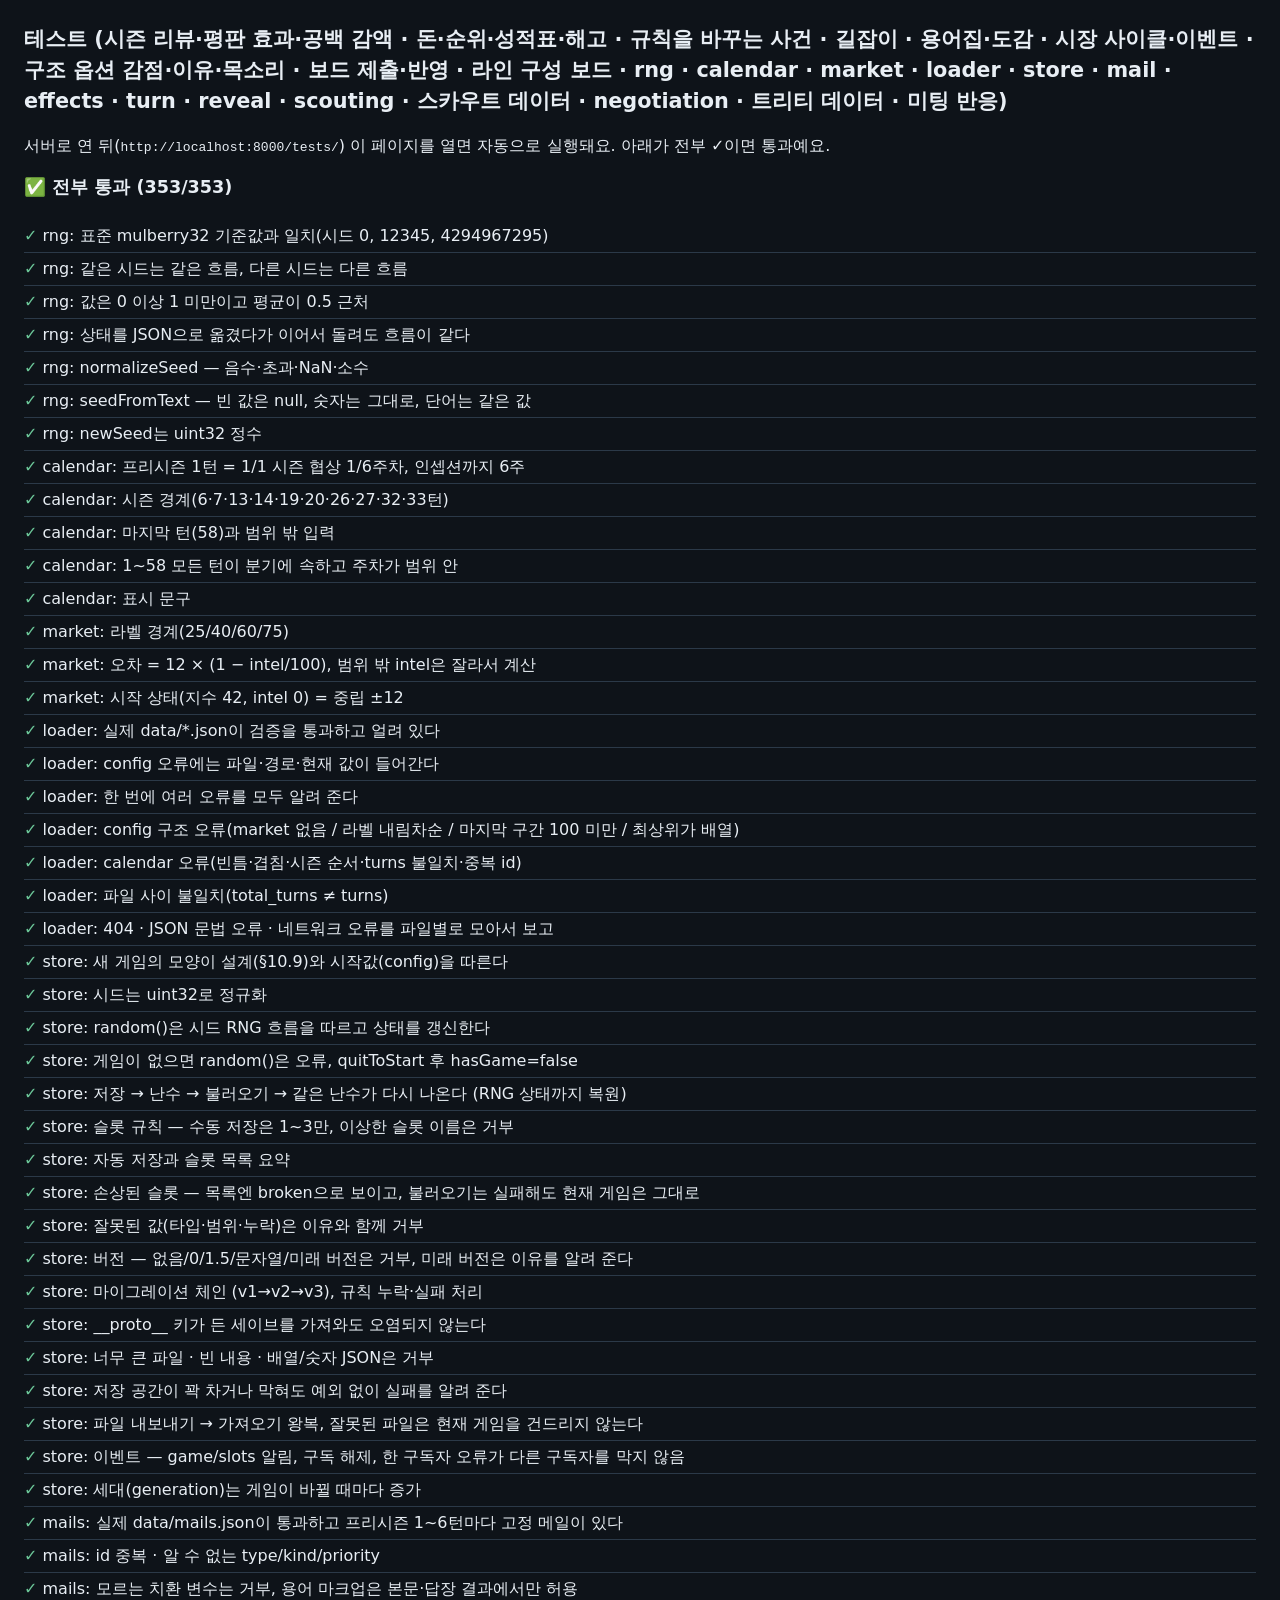
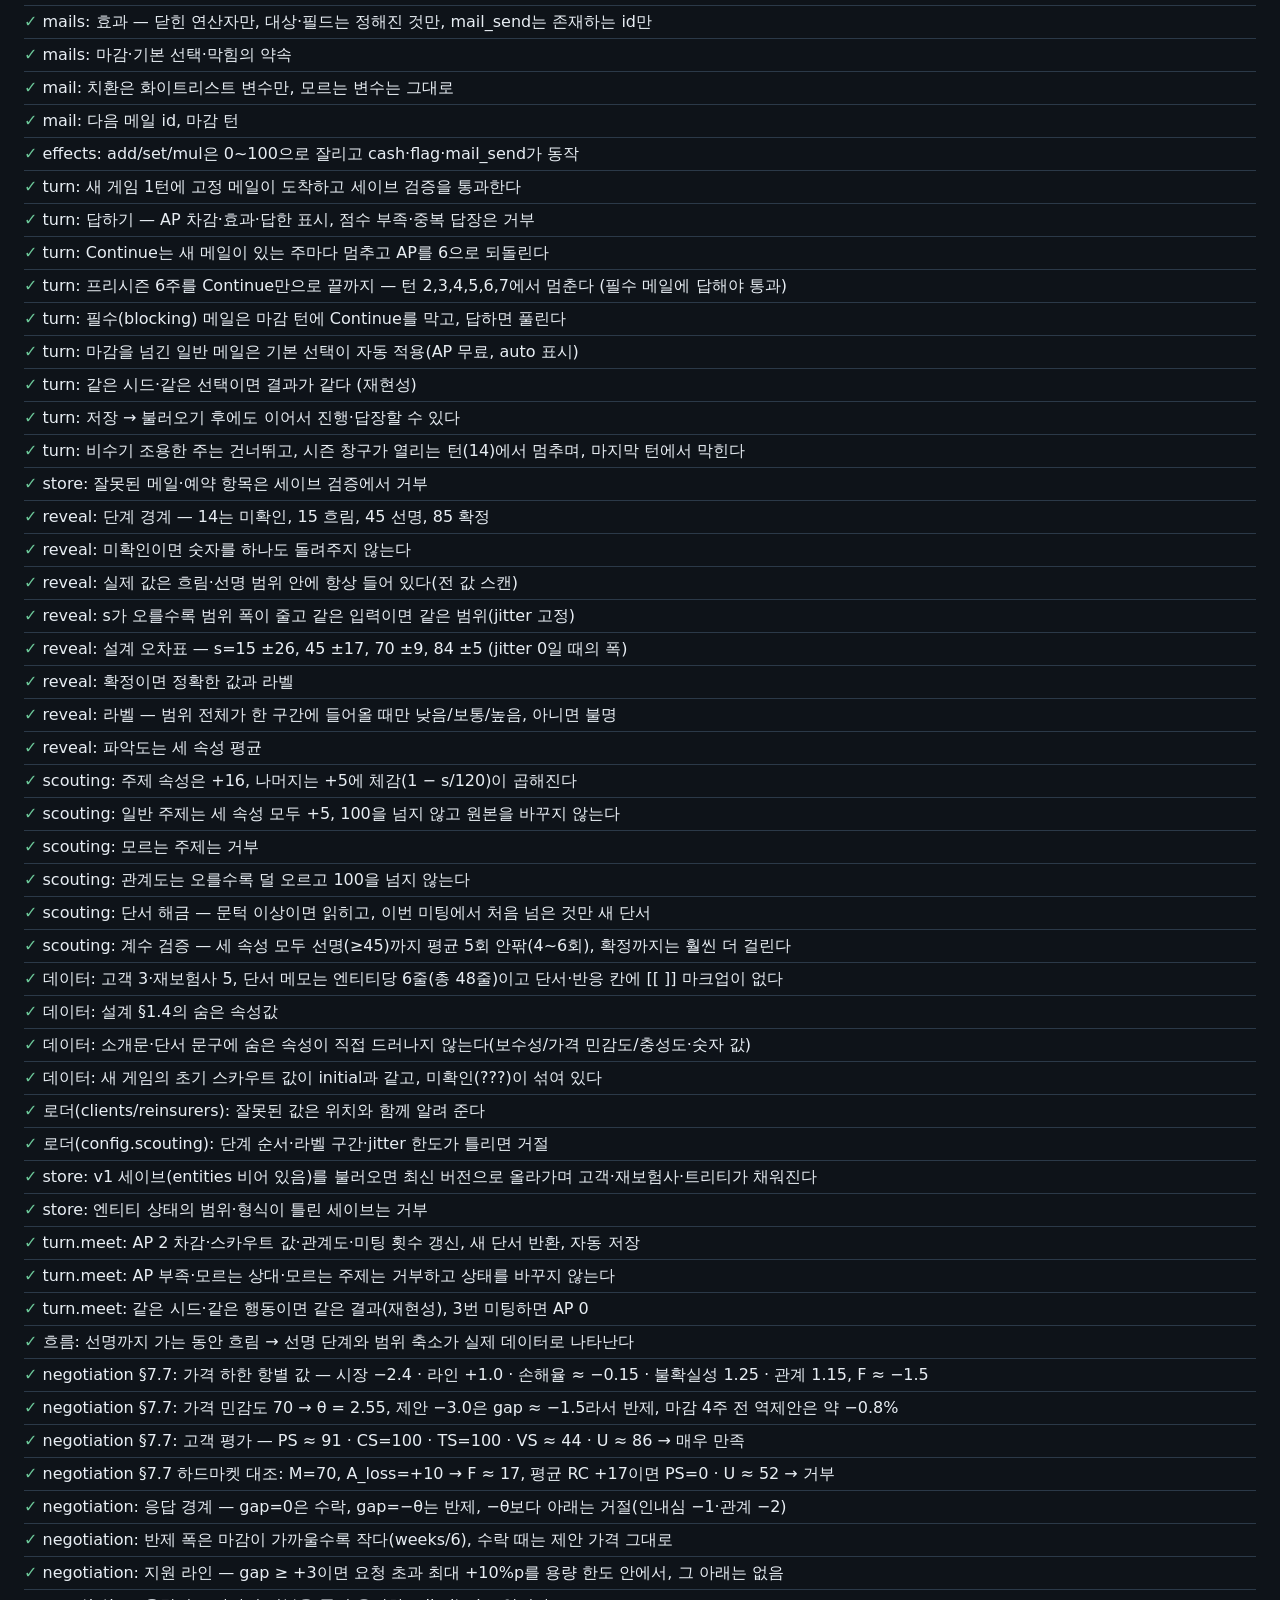
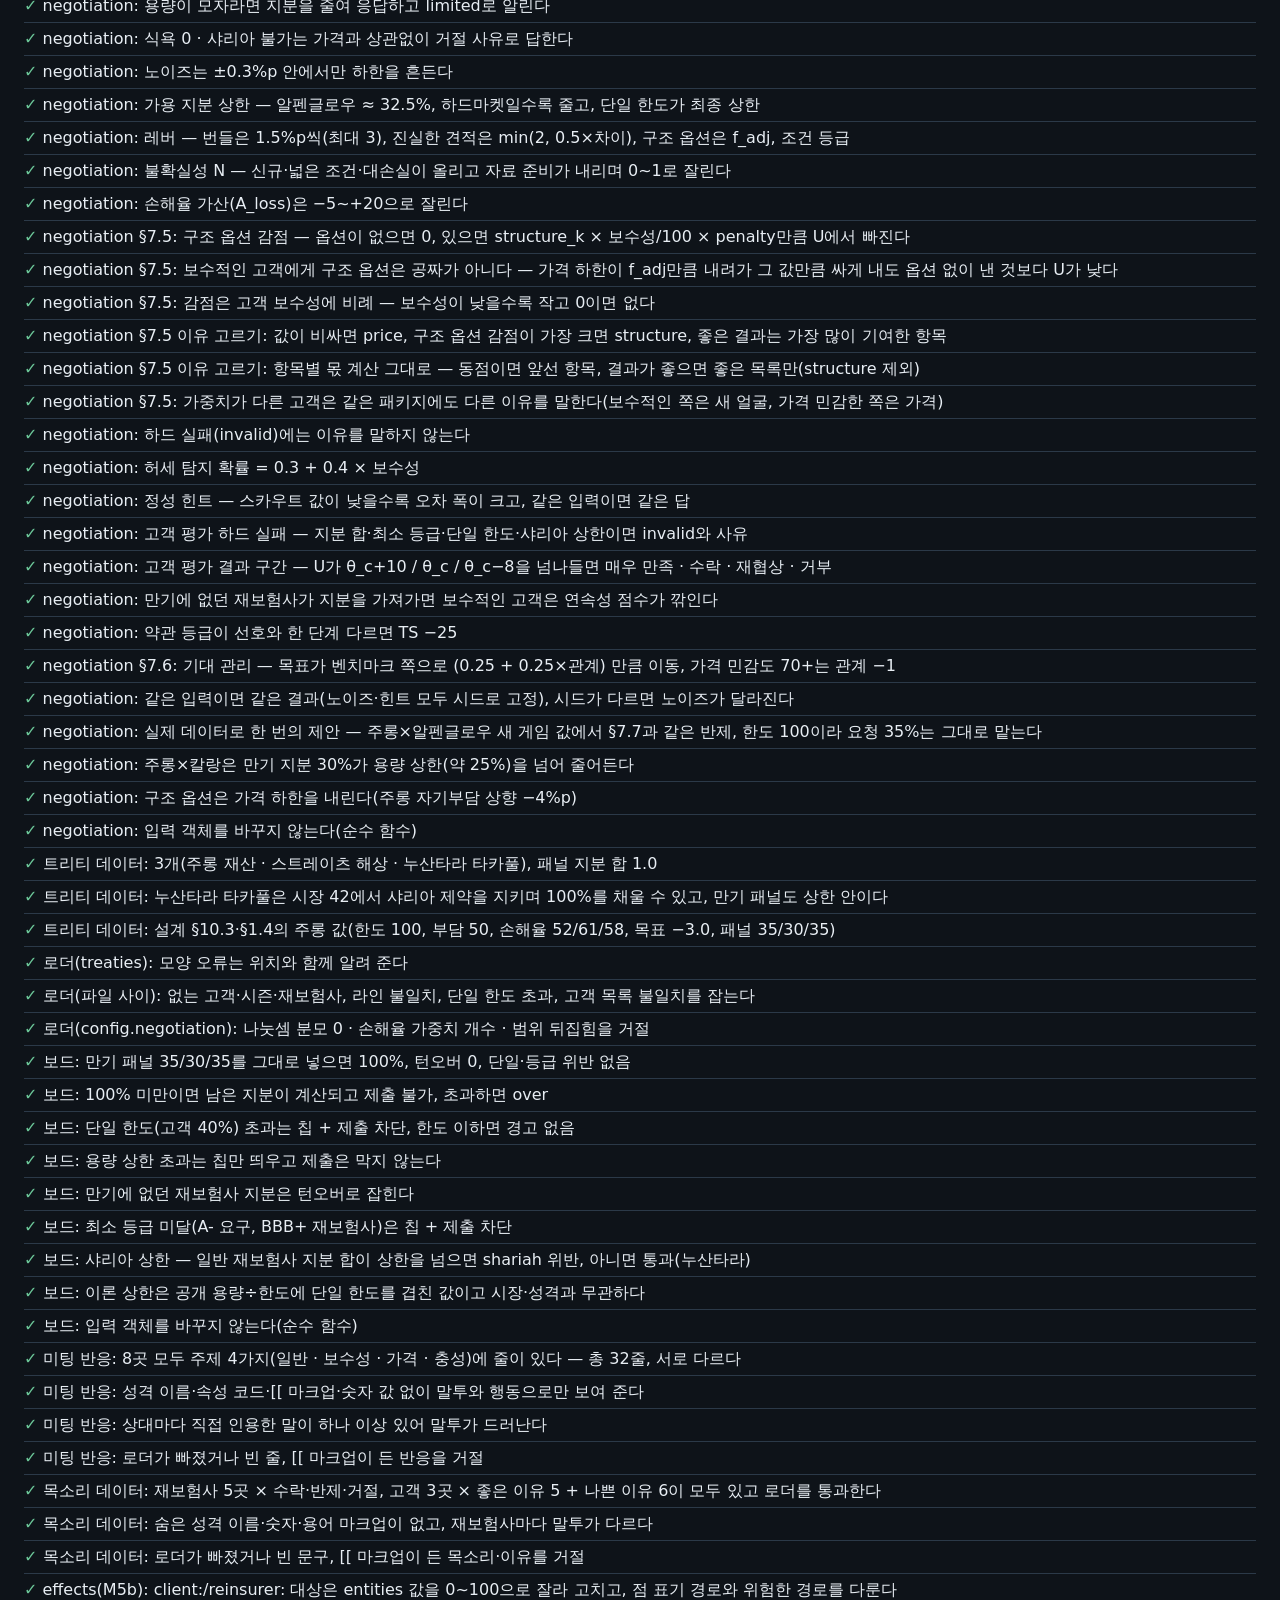
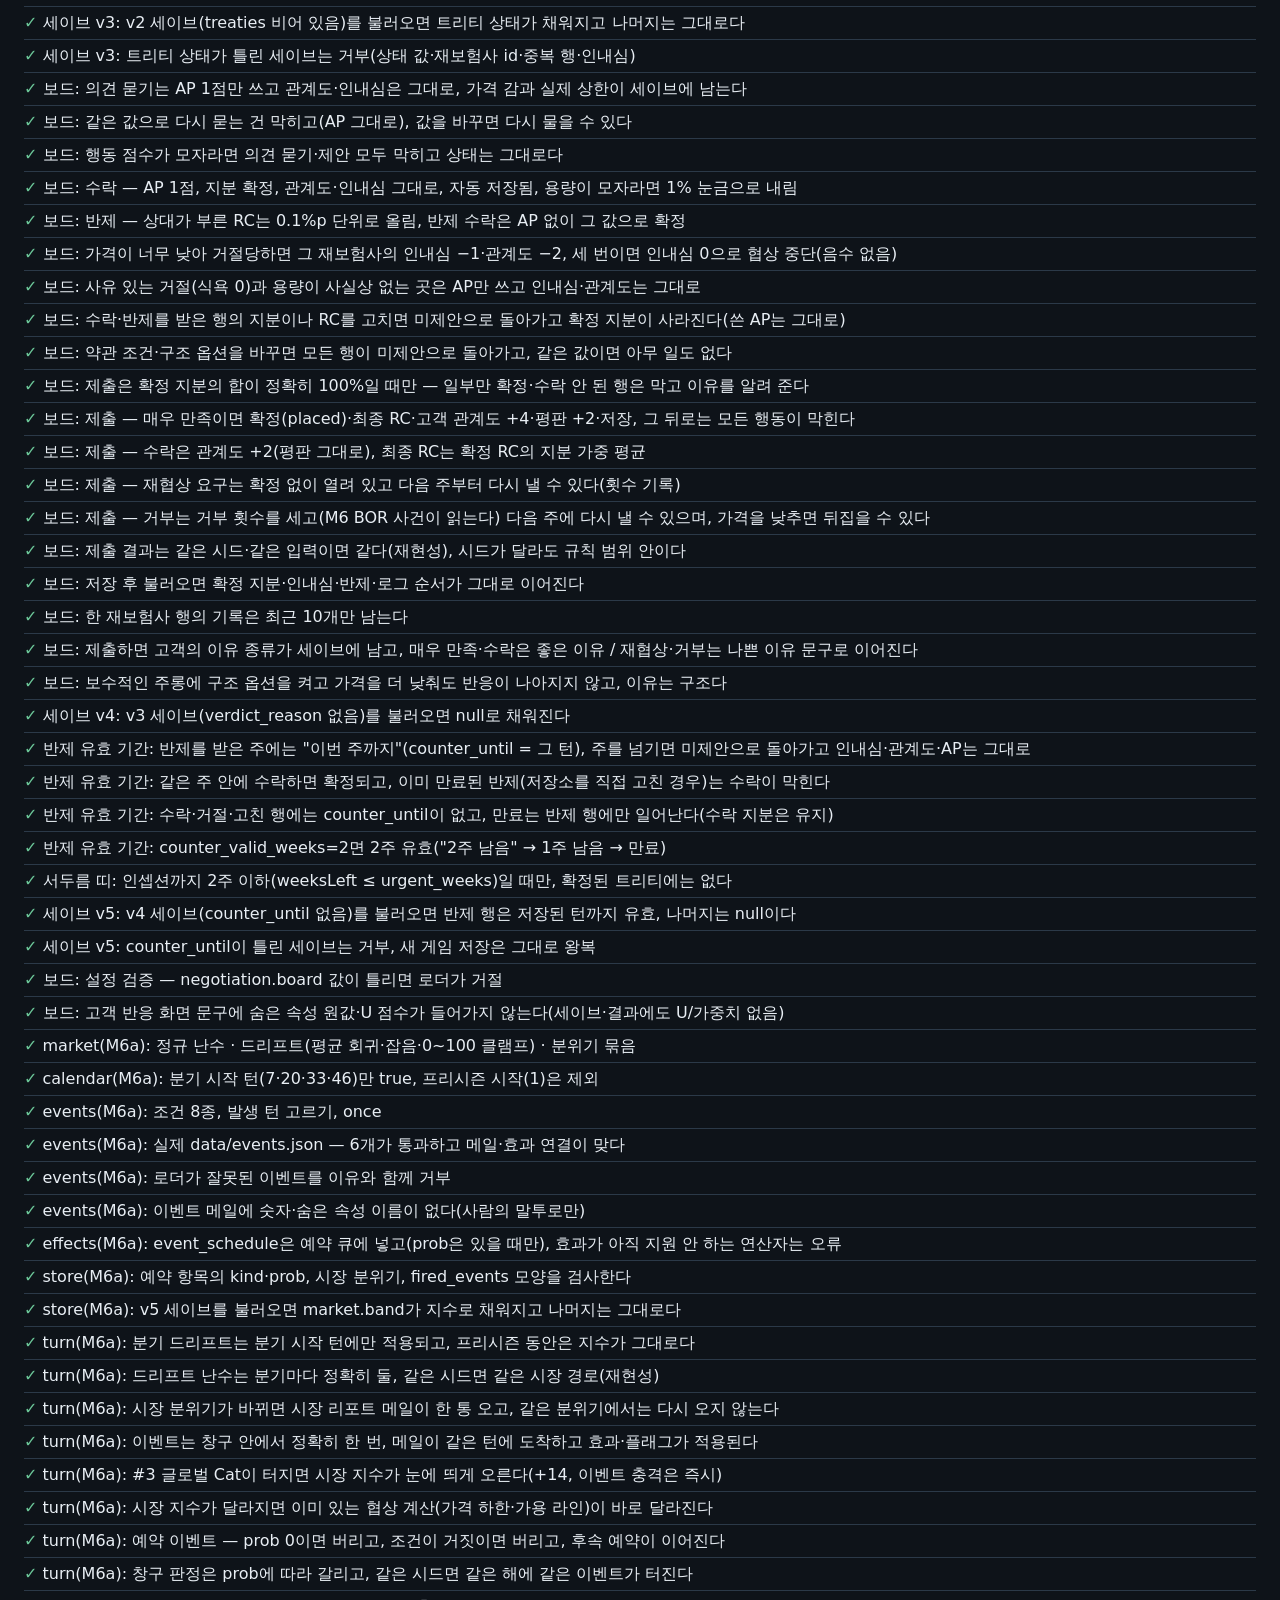
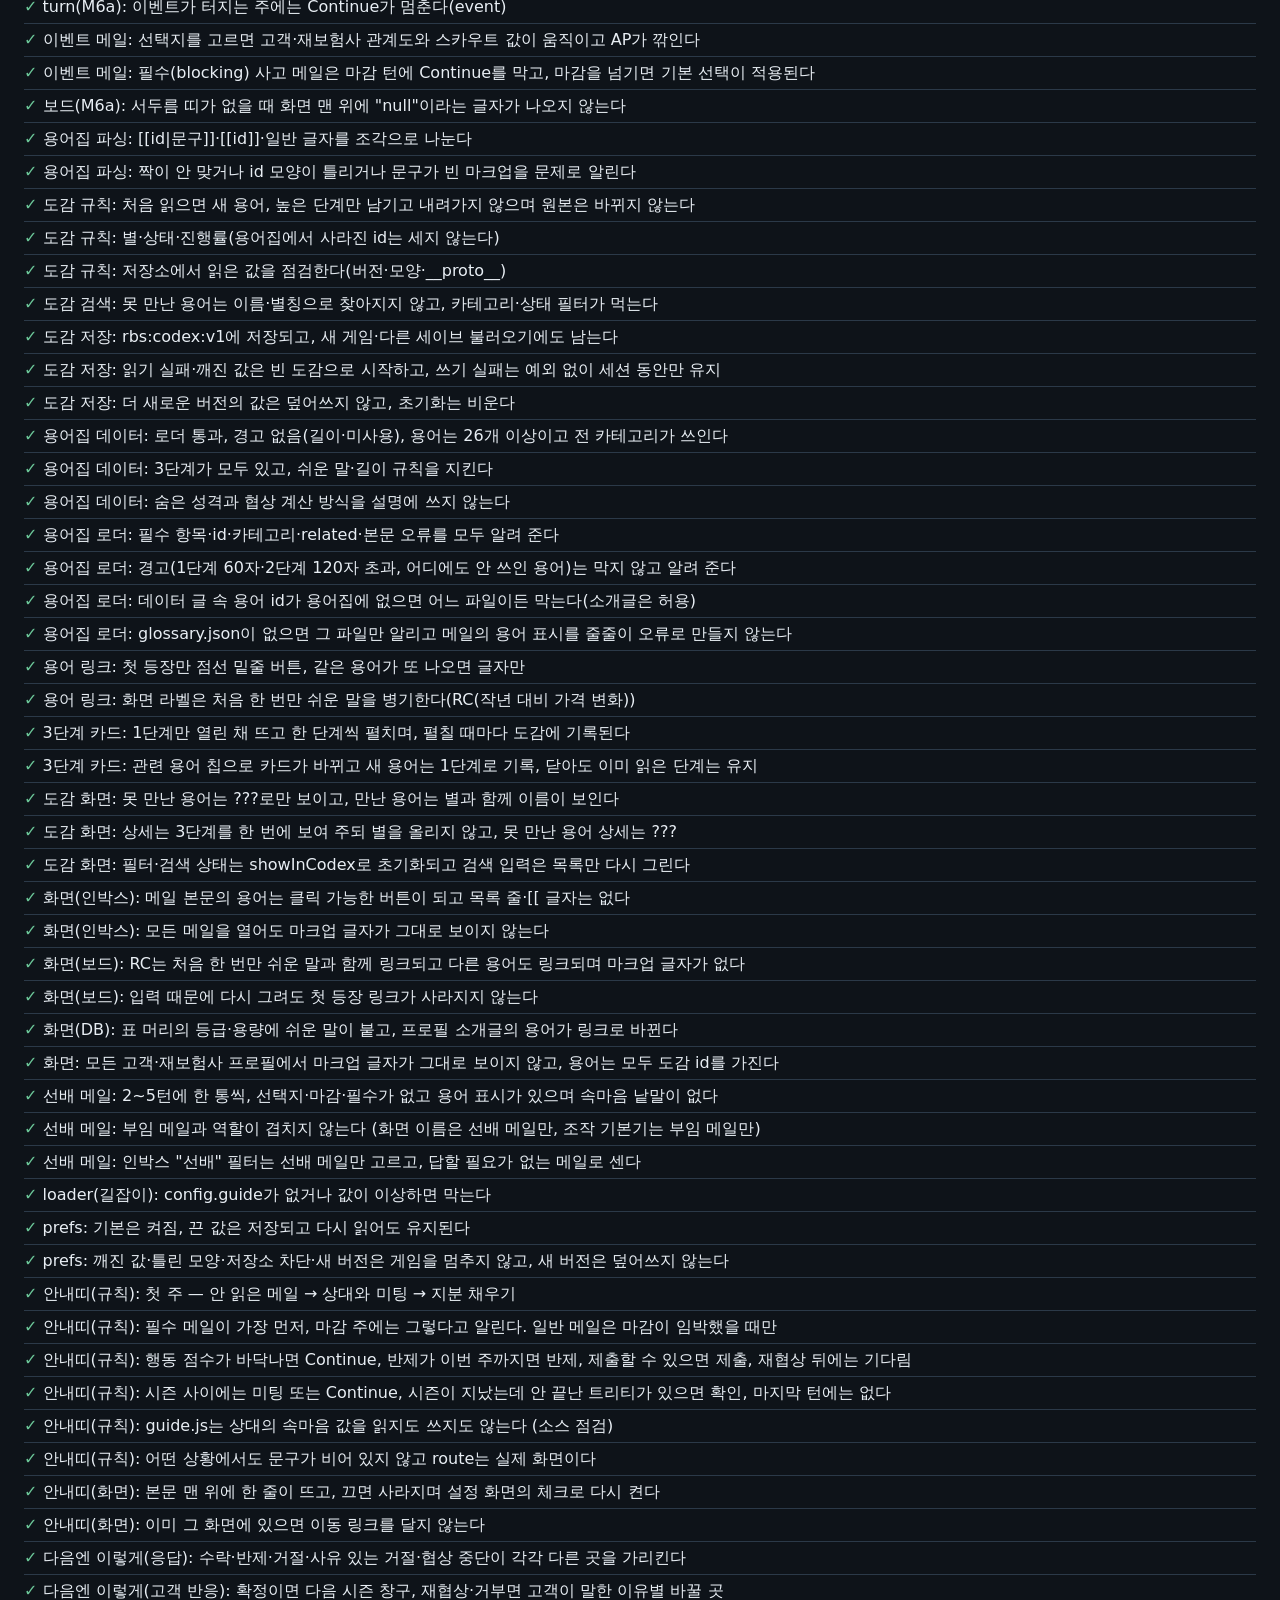
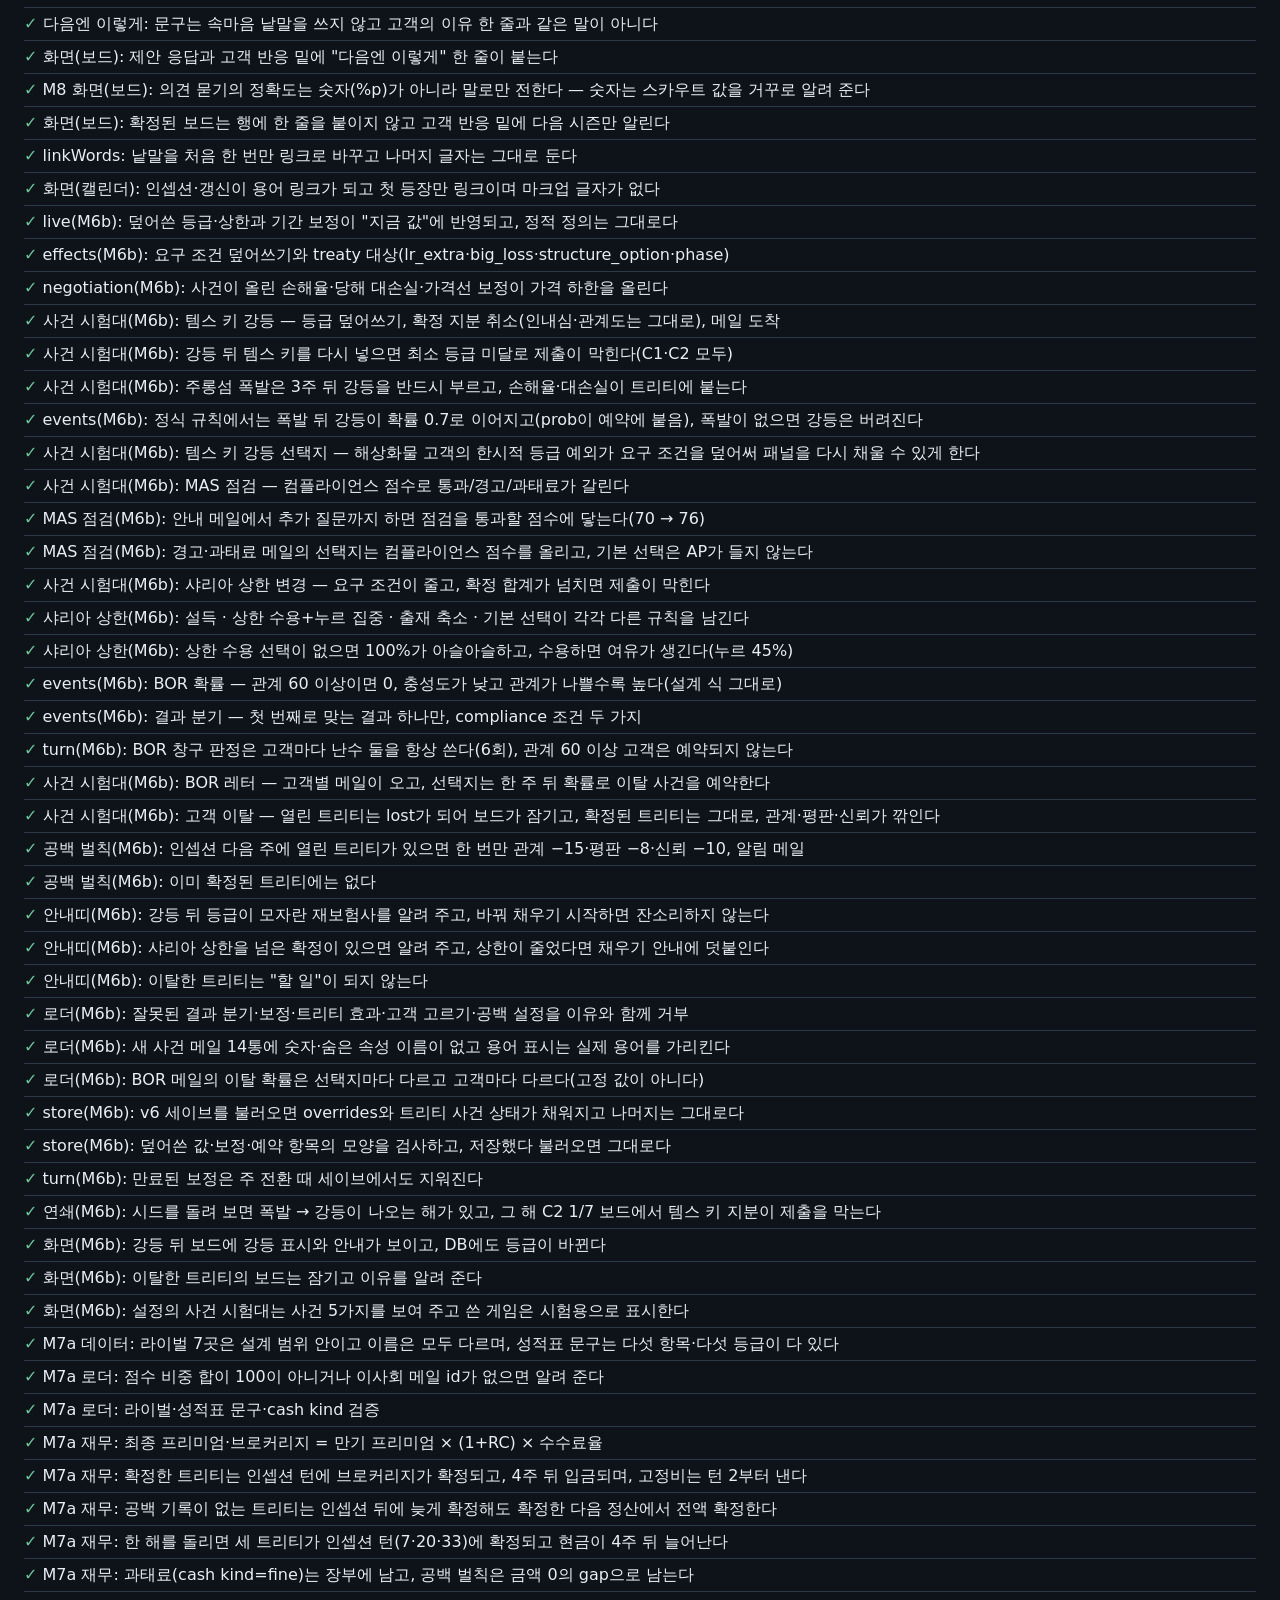
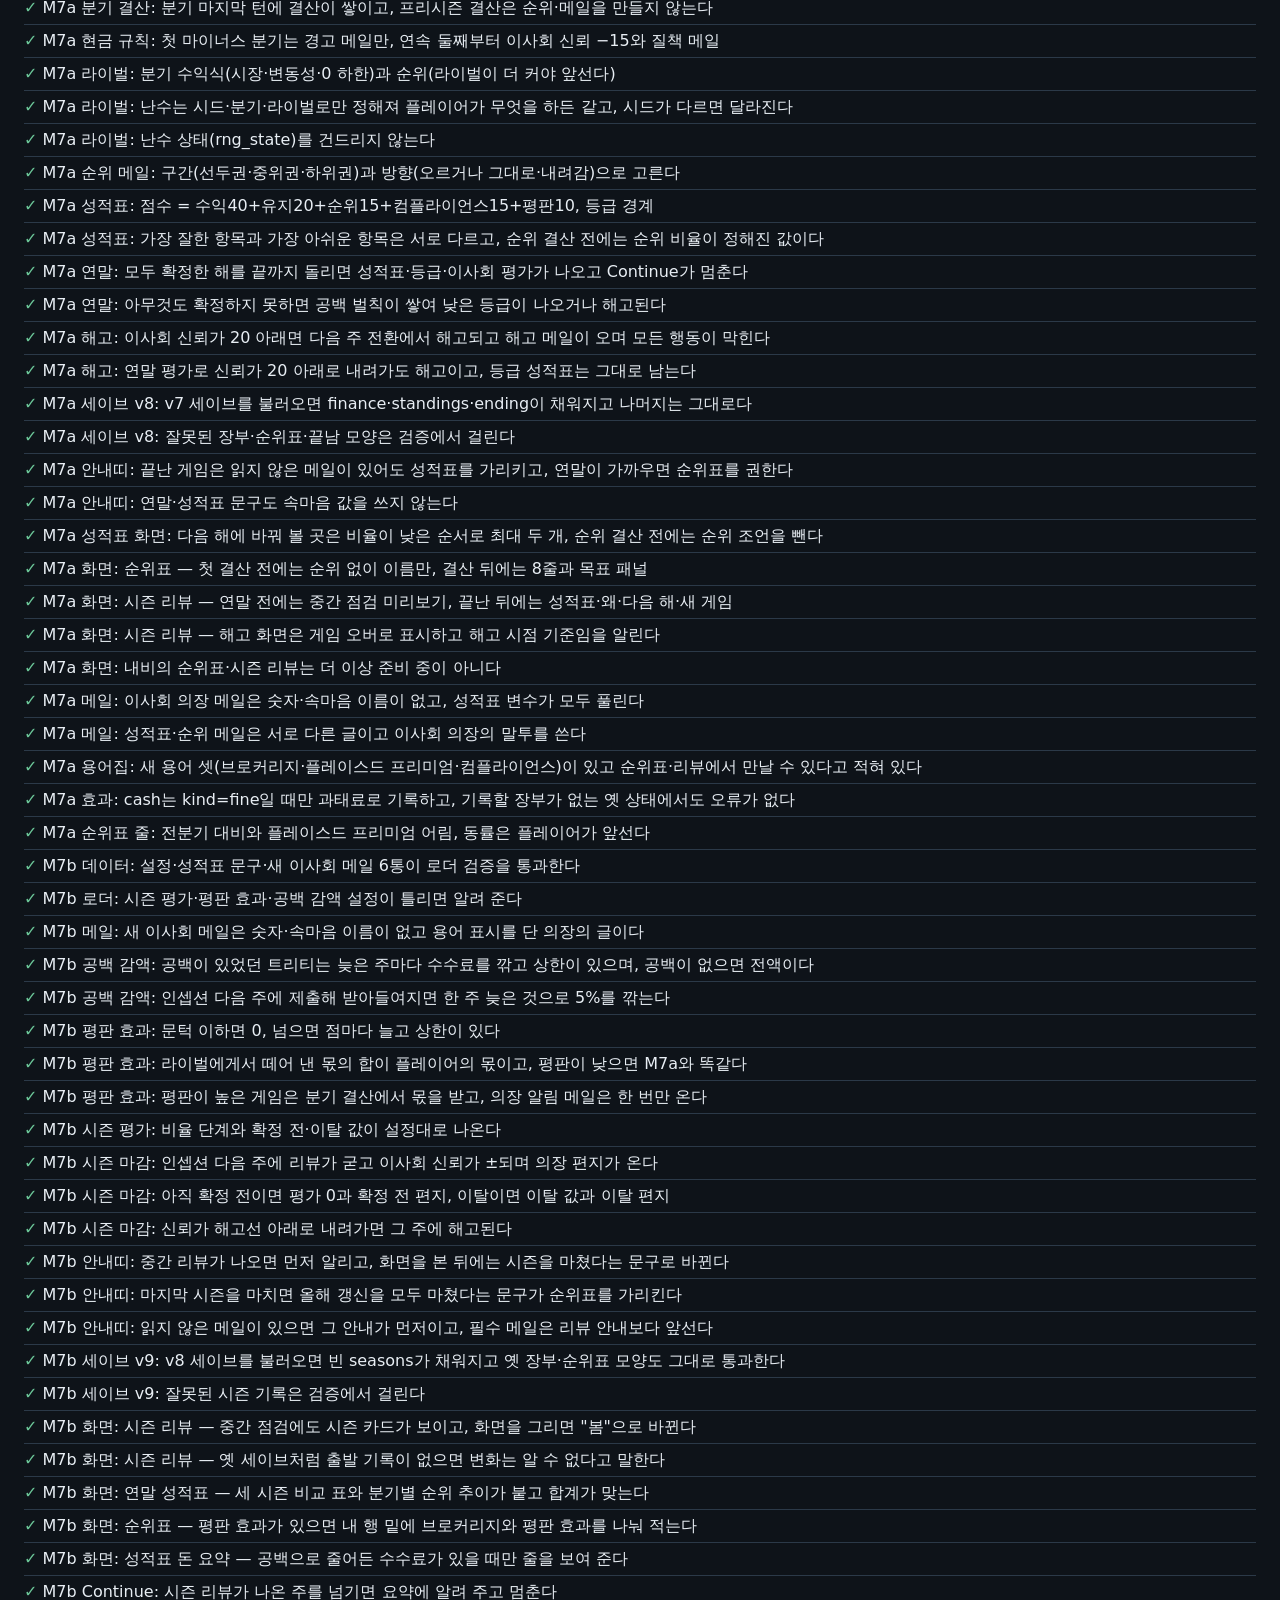
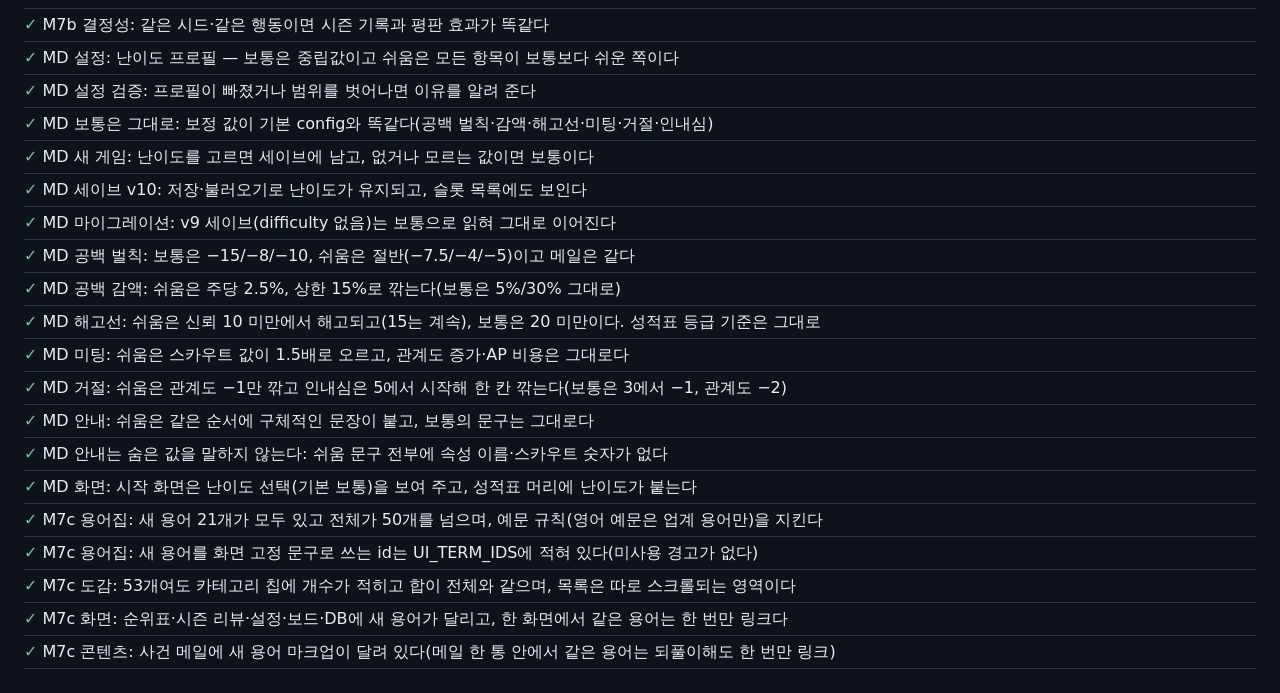
==== tests/index.html @ d5c5811f "fix(M8): 의견 묻기의 정확도를 숫자 대신 말로(스카우트 값 노출 방지), 인박스 필터 이름 '답장 필요', 테스트 Co-Authored-By: Claude Sonnet 5." ====
<!doctype html>
<html lang="ko">
<head>
  <meta charset="utf-8">
  <meta name="viewport" content="width=device-width, initial-scale=1">
  <title>테스트 실행 중…</title>
  <style>
    body { font-family: system-ui, "Apple SD Gothic Neo", "Malgun Gothic", sans-serif; margin: 24px; background: #0e1319; color: #e8eef4; line-height: 1.5; }
    h1 { font-size: 1.3rem; }
    #summary { font-size: 1.1rem; font-weight: 700; margin: 12px 0 20px; }
    ul { list-style: none; padding: 0; margin: 0; }
    li { padding: 4px 0; border-bottom: 1px solid #2b3948; }
    .pass::before { content: "✓ "; color: #6cc799; }
    .fail::before { content: "✗ "; color: #f07178; }
    .fail { color: #f07178; }
    .detail { display: block; margin-left: 1.4em; font-size: 0.88rem; color: #a3b3c3; white-space: pre-wrap; }
  </style>
</head>
<body>
  <h1>테스트 (시즌 리뷰·평판 효과·공백 감액 · 돈·순위·성적표·해고 · 규칙을 바꾸는 사건 · 길잡이 · 용어집·도감 · 시장 사이클·이벤트 · 구조 옵션 감점·이유·목소리 · 보드 제출·반영 · 라인 구성 보드 · rng · calendar · market · loader · store · mail · effects · turn · reveal · scouting · 스카우트 데이터 · negotiation · 트리티 데이터 · 미팅 반응)</h1>
  <p>서버로 연 뒤(<code>http://localhost:8000/tests/</code>) 이 페이지를 열면 자동으로 실행돼요. 아래가 전부 ✓이면 통과예요.</p>
  <div id="summary">실행 중…</div>
  <ul id="results"></ul>

  <script type="module">
    import { nextFloat, normalizeSeed, seedFromText, newSeed } from '../js/rng.js';
    import { describeTurn, turnLabel, seasonLabel } from '../js/calendar.js';
    import { marketLabel, marketUncertainty, describeMarket } from '../js/market.js';
    import { loadData, validateConfig, validateCalendar, validateCross, validateMails } from '../js/loader.js';
    import * as mailLib from '../js/mail.js';
    import { applyEffects } from '../js/effects.js';
    import * as turn from '../js/turn.js';
    import * as store from '../js/store.js';
    import { revealAttr, stageOf, labelOf, awareness, ATTRS } from '../js/reveal.js';
    import { applyMeeting, relationshipAfterMeeting, unlockedNotes, newlyUnlocked, TOPICS } from '../js/scouting.js';
    import { validateClients, validateReinsurers, validateTreaties } from '../js/loader.js';
    import * as neg from '../js/negotiation.js';
    import { gaussian, driftIndex, marketBand } from '../js/market.js';
    import { isQuarterStart } from '../js/calendar.js';
    import * as ev from '../js/events.js';
    import { validateEvents } from '../js/loader.js';
    import { renderPlacement, hintErrWords } from '../js/ui/placement_view.js';
    import * as gl from '../js/glossary.js';
    import { validateGlossary, glossaryWarnings } from '../js/loader.js';
    import { richText, glossaryLink, openTermCard, renderCodex, resetTermScope, showInCodex, linkWords } from '../js/ui/glossary_view.js';
    import * as diff from '../js/difficulty.js';
    import { renderInbox } from '../js/ui/inbox.js';
    import { renderDatabase } from '../js/ui/database.js';

    // ---------- 미니 러너 ----------
    const tests = [];
    const test = (name, fn) => tests.push({ name, fn });
    const same = (a, b) => JSON.stringify(a) === JSON.stringify(b);
    function check(cond, msg) { if (!cond) throw new Error(msg || '조건이 거짓이에요'); }
    function eq(actual, expected, msg) {
      if (!same(actual, expected)) throw new Error(`${msg ? msg + ': ' : ''}기대 ${JSON.stringify(expected)} / 실제 ${JSON.stringify(actual)}`);
    }
    const has = (arr, text) => arr.some((e) => (e.message ?? e).includes(text));

    function memoryStorage({ failSet = false, failGet = false } = {}) {
      const map = new Map();
      return {
        map,
        getItem(k) { if (failGet) throw new Error('blocked'); return map.has(k) ? map.get(k) : null; },
        setItem(k, v) {
          if (failSet) { const e = new Error('quota'); e.name = 'QuotaExceededError'; throw e; }
          map.set(k, String(v));
        },
        removeItem(k) { map.delete(k); },
      };
    }
    const draw = (n) => Array.from({ length: n }, () => store.random());

    // ---------- 데이터 ----------
    const loaded = await loadData();
    const data = loaded.ok ? loaded.data : null;
    const clone = (o) => structuredClone(o);
    if (data) store.configure(data);
    gl.useCodexStorage(memoryStorage()); // 테스트가 진짜 localStorage(플레이어의 도감)를 건드리지 않게 항상 가짜 저장소를 쓴다

    // ---------- rng ----------
    test('rng: 표준 mulberry32 기준값과 일치(시드 0, 12345, 4294967295)', () => {
      const refs = {
        0: [0.26642920868471265, 0.0003297457005828619, 0.2232720274478197, 0.1462021479383111, 0.46732782293111086],
        12345: [0.9797282677609473, 0.3067522644996643, 0.484205421525985, 0.817934412509203, 0.5094283693470061],
        4294967295: [0.8964226141106337, 0.189478256739676, 0.7156526781618595, 0.9440599093213677, 0.8452364315744489],
      };
      for (const [seed, expected] of Object.entries(refs)) {
        let s = Number(seed);
        const got = [];
        for (let i = 0; i < 5; i++) { const r = nextFloat(s); got.push(r.value); s = r.state; }
        eq(got, expected, `시드 ${seed}`);
      }
    });
    test('rng: 같은 시드는 같은 흐름, 다른 시드는 다른 흐름', () => {
      const run = (seed) => { let s = seed; return Array.from({ length: 5 }, () => { const r = nextFloat(s); s = r.state; return r.value; }); };
      eq(run(99), run(99));
      check(!same(run(99), run(100)), '시드가 달라도 같은 흐름이에요');
    });
    test('rng: 값은 0 이상 1 미만이고 평균이 0.5 근처', () => {
      let s = 2024, sum = 0;
      for (let i = 0; i < 20000; i++) { const r = nextFloat(s); s = r.state; check(r.value >= 0 && r.value < 1, `범위 밖: ${r.value}`); sum += r.value; }
      check(Math.abs(sum / 20000 - 0.5) < 0.01, `평균 ${sum / 20000}`);
    });
    test('rng: 상태를 JSON으로 옮겼다가 이어서 돌려도 흐름이 같다', () => {
      let s = 31337; const straight = [];
      for (let i = 0; i < 10; i++) { const r = nextFloat(s); s = r.state; straight.push(r.value); }
      let t = 31337; const resumed = [];
      for (let i = 0; i < 5; i++) { const r = nextFloat(t); t = r.state; resumed.push(r.value); }
      t = JSON.parse(JSON.stringify({ rng_state: t })).rng_state;
      for (let i = 0; i < 5; i++) { const r = nextFloat(t); t = r.state; resumed.push(r.value); }
      eq(resumed, straight);
    });
    test('rng: normalizeSeed — 음수·초과·NaN·소수', () => {
      eq(normalizeSeed(-1), 4294967295); eq(normalizeSeed(2 ** 32 + 5), 5); eq(normalizeSeed(NaN), 0);
      eq(normalizeSeed(Infinity), 0); eq(normalizeSeed(1.9), 1); eq(normalizeSeed(0), 0);
    });
    test('rng: seedFromText — 빈 값은 null, 숫자는 그대로, 단어는 같은 값', () => {
      eq(seedFromText(''), null); eq(seedFromText('   '), null); eq(seedFromText(undefined), null);
      eq(seedFromText('42'), 42); eq(seedFromText(' 42 '), 42);
      eq(seedFromText('4294967296'), 0); eq(seedFromText('4294967301'), 5);
      const a = seedFromText('hello'); eq(a, seedFromText('hello'));
      check(Number.isInteger(a) && a >= 0 && a <= 4294967295, '단어 시드가 uint32가 아니에요');
      check(a !== seedFromText('Hello'), '대소문자가 구분돼야 해요');
      const longNum = seedFromText('9'.repeat(40));
      check(Number.isInteger(longNum) && longNum >= 0, '아주 긴 숫자 문자열 처리');
      check(Number.isInteger(seedFromText('주롱섬')), '한글 시드');
    });
    test('rng: newSeed는 uint32 정수', () => {
      const s = newSeed(); check(Number.isInteger(s) && s >= 0 && s <= 4294967295, String(s));
    });

    // ---------- calendar ----------
    test('calendar: 프리시즌 1턴 = 1/1 시즌 협상 1/6주차, 인셉션까지 6주', () => {
      const d = describeTurn(data.calendar, 1);
      eq(d.quarter.id, 'q0'); eq(d.weekInQuarter, 1); eq(d.quarterWeeks, 6);
      eq(d.season.label, '1/1'); eq(d.season.phase, 'window'); eq(d.season.weeksToInception, 6);
      eq(d.season.windowWeek, 1); eq(d.season.windowWeeks, 6);
    });
    test('calendar: 시즌 경계(6·7·13·14·19·20·26·27·32·33턴)', () => {
      const at = (t) => describeTurn(data.calendar, t);
      eq(at(6).season.weeksToInception, 1);
      eq(at(7).season.phase, 'inception'); eq(at(7).quarter.id, 'q1'); eq(at(7).weekInQuarter, 1);
      eq(at(8).season, null); eq(at(13).season, null);
      eq(at(14).season.label, '1/4'); eq(at(14).season.weeksToInception, 6);
      eq(at(19).season.weeksToInception, 1);
      eq(at(20).season.phase, 'inception'); eq(at(20).quarter.id, 'q2');
      eq(at(26).season, null); eq(at(27).season.label, '1/7'); eq(at(32).season.weeksToInception, 1);
      eq(at(33).season.phase, 'inception'); eq(at(33).quarter.id, 'q3');
    });
    test('calendar: 마지막 턴(58)과 범위 밖 입력', () => {
      const d = describeTurn(data.calendar, 58);
      eq(d.quarter.id, 'q4'); eq(d.weekInQuarter, 13); eq(d.quarterWeeks, 13);
      for (const bad of [0, 59, -1, 1.5, NaN, '3', null, undefined]) eq(describeTurn(data.calendar, bad), null, `입력 ${String(bad)}`);
    });
    test('calendar: 1~58 모든 턴이 분기에 속하고 주차가 범위 안', () => {
      for (let t = 1; t <= 58; t++) {
        const d = describeTurn(data.calendar, t);
        check(d, `턴 ${t}`); check(d.weekInQuarter >= 1 && d.weekInQuarter <= d.quarterWeeks, `턴 ${t} 주차`);
      }
    });
    test('calendar: 표시 문구', () => {
      eq(turnLabel(describeTurn(data.calendar, 1)), '프리시즌 1주차');
      eq(turnLabel(describeTurn(data.calendar, 20)), '2분기 1주차');
      eq(seasonLabel(describeTurn(data.calendar, 1)), '1/1 시즌 협상 1/6주차 · 인셉션까지 6주');
      eq(seasonLabel(describeTurn(data.calendar, 7)), '1/1 인셉션 주');
      eq(seasonLabel(describeTurn(data.calendar, 10)), '갱신 시즌 사이(비수기)');
    });

    // ---------- market ----------
    test('market: 라벨 경계(25/40/60/75)', () => {
      const L = data.config.market.labels;
      const cases = [[0, '매우 소프트'], [25, '매우 소프트'], [25.1, '소프트'], [40, '소프트'], [40.1, '중립'], [42, '중립'],
        [60, '중립'], [60.1, '하드'], [75, '하드'], [75.1, '매우 하드'], [100, '매우 하드']];
      for (const [idx, label] of cases) eq(marketLabel(idx, L), label, `지수 ${idx}`);
    });
    test('market: 오차 = 12 × (1 − intel/100), 범위 밖 intel은 잘라서 계산', () => {
      eq(marketUncertainty(0, 12), 12); eq(marketUncertainty(50, 12), 6); eq(marketUncertainty(100, 12), 0);
      eq(marketUncertainty(20, 12), 10); eq(marketUncertainty(-5, 12), 12); eq(marketUncertainty(150, 12), 0);
    });
    test('market: 시작 상태(지수 42, intel 0) = 중립 ±12', () => {
      eq(describeMarket(42, 0, data.config.market), { label_ko: '중립', error: 12 });
    });

    // ---------- loader ----------
    test('loader: 실제 data/*.json이 검증을 통과하고 얼려 있다', () => {
      check(loaded.ok, loaded.ok ? '' : loaded.errors.map((e) => e.message).join('\n'));
      check(Object.isFrozen(data.config) && Object.isFrozen(data.config.game) && Object.isFrozen(data.calendar.quarters[0]), '깊게 얼려야 해요');
    });
    test('loader: config 오류에는 파일·경로·현재 값이 들어간다', () => {
      const c = clone(data.config); c.game.ap_per_week = 'six';
      const errs = validateConfig(c);
      eq(errs.length, 1); check(has(errs, 'config.json › game.ap_per_week') && has(errs, '"six"'), errs[0].message);
    });
    test('loader: 한 번에 여러 오류를 모두 알려 준다', () => {
      const c = clone(data.config); c.game.ap_per_week = -1; c.game.firm_name = ''; c.game.start_market_index = 120;
      check(validateConfig(c).length >= 3);
    });
    test('loader: config 구조 오류(market 없음 / 라벨 내림차순 / 마지막 구간 100 미만 / 최상위가 배열)', () => {
      const a = clone(data.config); delete a.market; check(has(validateConfig(a), 'market'));
      const b = clone(data.config); b.market.labels[2].max = 10; check(has(validateConfig(b), '오름차순'));
      const c = clone(data.config); c.market.labels[4].max = 90; check(has(validateConfig(c), '100까지'));
      const d = validateConfig([]); check(has(d, '최상위'));
      const e = clone(data.config); e.game.start_turn = 99; check(has(validateConfig(e), 'total_turns보다'));
    });
    test('loader: calendar 오류(빈틈·겹침·시즌 순서·turns 불일치·중복 id)', () => {
      const a = clone(data.calendar); a.quarters[1].from = 8; check(has(validateCalendar(a), '빈틈'));
      const b = clone(data.calendar); b.quarters[1].from = 5; check(has(validateCalendar(b), '겹침'));
      const c = clone(data.calendar); c.seasons[0].open_turn = 7; check(has(validateCalendar(c), 'inception_turn보다 앞'));
      const d = clone(data.calendar); d.turns = 60; check(has(validateCalendar(d), 'turns(60)'));
      const e = clone(data.calendar); e.seasons[1].id = e.seasons[0].id; check(has(validateCalendar(e), '겹쳐요'));
      const f = clone(data.calendar); f.seasons[0].inception_turn = 99; check(validateCalendar(f).length >= 1);
    });
    test('loader: 파일 사이 불일치(total_turns ≠ turns)', () => {
      const c = clone(data.config); c.game.total_turns = 60;
      check(has(validateCross({ config: c, calendar: data.calendar }), 'calendar.json의 turns(58)'));
    });
    test('loader: 404 · JSON 문법 오류 · 네트워크 오류를 파일별로 모아서 보고', async () => {
      const fake = (map) => async (url) => {
        const name = String(url).split('/').pop();
        const r = map[name]; if (r instanceof Error) throw r;
        return { ok: r.status === 200, status: r.status, json: async () => JSON.parse(r.body) };
      };
      const ent = { 'glossary.json': { status: 200, body: JSON.stringify(data.glossary) }, 'clients.json': { status: 200, body: JSON.stringify(data.clients) }, 'reinsurers.json': { status: 200, body: JSON.stringify(data.reinsurers) }, 'treaties.json': { status: 200, body: JSON.stringify(data.treaties) }, 'events.json': { status: 200, body: JSON.stringify(data.events) }, 'brokers.json': { status: 200, body: JSON.stringify(data.brokers) }, 'report.json': { status: 200, body: JSON.stringify(data.report) } };
      const res = await loadData({ fetchFn: fake({ ...ent, 'mails.json': { status: 200, body: '[]' }, 'config.json': { status: 404 }, 'calendar.json': { status: 200, body: '{ "turns": ' } }) });
      check(!res.ok); eq(res.errors.length, 2);
      check(res.errors[0].message.includes('config.json') && res.errors[0].message.includes('HTTP 404'), res.errors[0].message);
      check(res.errors[1].message.includes('calendar.json') && res.errors[1].message.includes('JSON 문법'), res.errors[1].message);
      const net = await loadData({ fetchFn: fake({ ...ent, 'mails.json': { status: 200, body: '[]' }, 'config.json': new TypeError('Failed to fetch'), 'calendar.json': { status: 200, body: '{}' } }) });
      check(!net.ok && has(net.errors, 'Failed to fetch'));
    });

    // ---------- store ----------
    const fresh = (opts) => { const st = memoryStorage(opts); store.useStorage(st); return st; };

    test('store: 새 게임의 모양이 설계(§10.9)와 시작값(config)을 따른다', () => {
      fresh(); const s = store.newGame({ seed: 777 });
      eq(s.version, 10); eq(s.seed, 777); eq(s.rng_state, 777); eq(s.turn, 1); eq(s.ap, 6);
      eq(s.player, { firm: 'Marina Bay Re Brokers', cash_usd_m: 1, reputation: 50, compliance: 70, board_confidence: 60, market_intel: 0, flags: [] });
      eq(s.market, { index: 42, band: 'neutral' });
      eq(Object.keys(s.entities.clients), data.clients.map((c) => c.id)); eq(Object.keys(s.entities.reinsurers), data.reinsurers.map((r) => r.id));
      eq([s.mails, s.scheduled, s.fired_events, s.modifiers, s.log], [[], [], [], [], []]);
      eq(Object.keys(s.treaties), data.treaties.map((t) => t.id));
      eq(s.treaties.trt_jurong_property_xl, { phase: 'open', prep_quality: 0, target_rc: -3, terms: 'standard', structure_option: '', panel: [],
        retry_turn: 0, renegotiations: 0, rejections: 0, moves: 0, verdict: null, verdict_reason: null, final_rc: null, obligations: [], lr_extra: 0, big_loss: false, gap_applied: false });
      eq(s.overrides, { reinsurers: {}, clients: {} });
      eq(store.validateState(s), []);
    });
    test('store: 시드는 uint32로 정규화', () => { fresh(); eq(store.newGame({ seed: -1 }).seed, 4294967295); });
    test('store: random()은 시드 RNG 흐름을 따르고 상태를 갱신한다', () => {
      fresh(); store.newGame({ seed: 12345 });
      eq(draw(2), [0.9797282677609473, 0.3067522644996643]);
      let s = 12345; s = nextFloat(s).state; s = nextFloat(s).state; eq(store.getState().rng_state, s);
    });
    test('store: 게임이 없으면 random()은 오류, quitToStart 후 hasGame=false', () => {
      fresh(); store.newGame({ seed: 1 }); store.quitToStart();
      eq(store.hasGame(), false); let threw = false; try { store.random(); } catch { threw = true; } check(threw);
    });
    test('store: 저장 → 난수 → 불러오기 → 같은 난수가 다시 나온다 (RNG 상태까지 복원)', () => {
      fresh(); store.newGame({ seed: 2027 }); draw(3);
      check(store.save('1').ok);
      const savedJson = JSON.stringify(store.getState());
      const first = draw(3);
      check(store.load('1').ok);
      eq(draw(3), first, '불러온 뒤 난수');
      // 불러온 직후 상태는 저장 당시와 같아야 한다 (난수를 뽑기 전에 비교)
      store.load('1'); eq(JSON.stringify(store.getState()), savedJson);
    });
    test('store: 슬롯 규칙 — 수동 저장은 1~3만, 이상한 슬롯 이름은 거부', () => {
      const st = fresh(); store.newGame({ seed: 5 });
      for (const bad of ['auto', '0', '4', '', '__proto__', '../x', 'constructor', 1, null]) {
        check(!store.save(bad).ok, `save(${String(bad)})`);
        check(!store.load(bad).ok || bad === 'auto', `load(${String(bad)})`);
        check(!store.deleteSlot(bad).ok || bad === 'auto', `delete(${String(bad)})`);
      }
      eq([...st.map.keys()], [], '이상한 슬롯 때문에 저장소에 키가 생기면 안 돼요');
    });
    test('store: 자동 저장과 슬롯 목록 요약', () => {
      fresh(); store.newGame({ seed: 5 });
      eq(store.listSlots().map((s) => s.status), ['empty', 'empty', 'empty', 'empty']);
      check(store.autosave().ok); check(store.save('2').ok);
      const list = store.listSlots();
      eq(list.map((s) => s.slot), ['auto', '1', '2', '3']);
      eq(list.map((s) => s.status), ['ok', 'empty', 'ok', 'empty']);
      eq([list[0].turn, list[0].firm, list[0].cash_usd_m], [1, 'Marina Bay Re Brokers', 1]);
      check(typeof list[0].saved_at === 'string');
      check(store.deleteSlot('2').ok); eq(store.listSlots()[2].status, 'empty');
    });
    test('store: 손상된 슬롯 — 목록엔 broken으로 보이고, 불러오기는 실패해도 현재 게임은 그대로', () => {
      const st = fresh(); store.newGame({ seed: 8 }); draw(2);
      const before = JSON.stringify(store.getState());
      st.map.set('rbs:save:v1:3', '{oops');
      eq(store.listSlots()[3].status, 'broken');
      const res = store.load('3'); check(!res.ok && res.error.includes('JSON')); eq(JSON.stringify(store.getState()), before);
    });
    test('store: 잘못된 값(타입·범위·누락)은 이유와 함께 거부', () => {
      fresh(); store.newGame({ seed: 9 }); const base = clone(store.getState());
      const mutate = (fn) => { const s = clone(base); fn(s); return store.parseSave(JSON.stringify(s)); };
      const cases = [
        [(s) => { s.turn = 'abc'; }, 'turn'], [(s) => { s.turn = 59; }, 'turn'], [(s) => { s.turn = 0; }, 'turn'],
        [(s) => { s.ap = -1; }, 'ap'], [(s) => { s.seed = 1.5; }, 'seed'], [(s) => { s.rng_state = -3; }, 'rng_state'],
        [(s) => { s.player.cash_usd_m = '1'; }, 'cash_usd_m'], [(s) => { s.player.compliance = 101; }, 'compliance'],
        [(s) => { s.player.firm = ''; }, 'firm'], [(s) => { s.player.flags = [1]; }, 'flags'],
        [(s) => { s.market.index = null; }, 'market.index'], [(s) => { delete s.entities.clients; }, 'entities'],
        [(s) => { s.mails = {}; }, 'mails'], [(s) => { delete s.player; }, 'player'],
      ];
      for (const [fn, key] of cases) { const r = mutate(fn); check(!r.ok && r.error.includes(key), `${key}: ${JSON.stringify(r)}`); }
    });
    test('store: 버전 — 없음/0/1.5/문자열/미래 버전은 거부, 미래 버전은 이유를 알려 준다', () => {
      fresh(); store.newGame({ seed: 9 }); const base = clone(store.getState());
      const parse = (v) => { const s = clone(base); if (v === undefined) delete s.version; else s.version = v; return store.parseSave(JSON.stringify(s)); };
      for (const v of [undefined, 0, 1.5, '1', null]) check(!parse(v).ok, `version ${String(v)}`);
      const future = parse(11); check(!future.ok && future.error.includes('더 새로운'), JSON.stringify(future));
    });
    test('store: 마이그레이션 체인 (v1→v2→v3), 규칙 누락·실패 처리', () => {
      const raw = { version: 1, x: 1 };
      const ok = store.migrate(raw, { current: 3, migrations: { 1: (s) => ({ ...s, a: 1 }), 2: (s) => ({ ...s, b: 2 }) } });
      check(ok.ok); eq([ok.state.version, ok.state.a, ok.state.b], [3, 1, 2]);
      check(!store.migrate(raw, { current: 3, migrations: { 1: (s) => s } }).ok, '규칙 누락');
      check(!store.migrate(raw, { current: 2, migrations: { 1: () => null } }).ok, '변환 실패');
      eq(store.SAVE_VERSION, 10); eq(store.migrate({ version: 1 }).ok, true);
    });
    test('store: __proto__ 키가 든 세이브를 가져와도 오염되지 않는다', () => {
      fresh(); store.newGame({ seed: 4 });
      const text = JSON.stringify(store.getState()).replace('"flags":[]', '"flags":[],"__proto__":{"polluted":"yes"}');
      check(text.includes('__proto__'));
      const r = store.parseSave(text);
      check(r.ok, JSON.stringify(r)); eq(({}).polluted, undefined); eq(Object.hasOwn(r.state.player, '__proto__'), false);
    });
    test('store: 너무 큰 파일 · 빈 내용 · 배열/숫자 JSON은 거부', () => {
      check(!store.parseSave('x'.repeat(2_000_001)).ok); check(!store.parseSave('').ok); check(!store.parseSave('   ').ok);
      check(!store.parseSave('[]').ok); check(!store.parseSave('42').ok); check(!store.parseSave('null').ok);
    });
    test('store: 저장 공간이 꽉 차거나 막혀도 예외 없이 실패를 알려 준다', () => {
      fresh({ failSet: true }); store.newGame({ seed: 6 });
      const r = store.save('1'); check(!r.ok && r.error.includes('가득'), JSON.stringify(r));
      eq(store.storageAvailable(), false); check(!store.autosave().ok);
      fresh({ failGet: true }); const list = store.listSlots(); eq(list.map((s) => s.status), ['unavailable', 'unavailable', 'unavailable', 'unavailable']);
      check(!store.load('1').ok);
    });
    test('store: 파일 내보내기 → 가져오기 왕복, 잘못된 파일은 현재 게임을 건드리지 않는다', () => {
      fresh(); store.newGame({ seed: 10 }); draw(4);
      const exp = store.exportJson(); check(exp.ok && exp.filename.endsWith('.json') && exp.filename.includes('turn1'));
      const snapshot = JSON.stringify(store.getState());
      draw(2); check(store.importJson(exp.text).ok); eq(JSON.stringify(store.getState()), snapshot);
      const bad = store.importJson('this is not json'); check(!bad.ok); eq(JSON.stringify(store.getState()), snapshot);
      const extra = JSON.parse(exp.text); extra.future_field = { a: 1 };
      check(store.importJson(JSON.stringify(extra)).ok, '알 수 없는 필드는 허용');
      store.quitToStart(); check(!store.exportJson().ok);
    });
    test('store: 이벤트 — game/slots 알림, 구독 해제, 한 구독자 오류가 다른 구독자를 막지 않음', () => {
      fresh(); const seen = []; const off = store.subscribe((t) => seen.push(t));
      const original = console.error; console.error = () => {};
      const off2 = store.subscribe(() => { throw new Error('boom'); }); const seen2 = []; const off3 = store.subscribe((t) => seen2.push(t));
      store.newGame({ seed: 3 }); store.save('1'); store.deleteSlot('1');
      console.error = original;
      eq(seen, ['game', 'slots', 'slots']); eq(seen2, ['game', 'slots', 'slots']);
      off(); off2(); off3(); store.newGame({ seed: 3 }); eq(seen.length, 3);
    });
    test('store: 세대(generation)는 게임이 바뀔 때마다 증가', () => {
      fresh(); const g0 = store.getGeneration(); store.newGame({ seed: 1 }); store.save('1'); const g1 = store.getGeneration();
      store.load('1'); const g2 = store.getGeneration(); store.quitToStart(); const g3 = store.getGeneration();
      check(g1 === g0 + 1 && g2 === g1 + 1 && g3 === g2 + 1, `${g0},${g1},${g2},${g3}`);
    });

    // ---------- 메일 데이터 검증 ----------
    const mailsOf = () => clone(data.mails);
    const mailErrs = (mutate) => { const m = mailsOf(); mutate(m); return validateMails(m, 'mails.json', data.calendar); };

    test('mails: 실제 data/mails.json이 통과하고 프리시즌 1~6턴마다 고정 메일이 있다', () => {
      eq(validateMails(data.mails, 'mails.json', data.calendar), []);
      for (let t = 1; t <= 6; t++) check(mailLib.scheduledFor(data.mails, t).length >= 1, `턴 ${t}에 도착하는 메일이 없어요`);
    });
    test('mails: id 중복 · 알 수 없는 type/kind/priority', () => {
      check(has(mailErrs((m) => { m[1].id = m[0].id; }), '겹쳐요'));
      check(has(mailErrs((m) => { m[0].type = 'spam'; }), 'type'));
      check(has(mailErrs((m) => { m[0].from.kind = 'alien'; }), 'from.kind'));
      check(has(mailErrs((m) => { m[0].priority = 'x'; }), 'priority'));
    });
    test('mails: 모르는 치환 변수는 거부, 용어 마크업은 본문·답장 결과에서만 허용', () => {
      const terms = new Set(data.glossary.map((t) => t.id));
      const withTerms = (mutate) => { const m = mailsOf(); mutate(m); return validateMails(m, 'mails.json', data.calendar, terms); };
      check(has(mailErrs((m) => { m[0].body_ko[0] = '{client.name_ko}'; }), '{client.name_ko}'));
      eq(withTerms((m) => { m[0].body_ko[0] = '[[gl_claim|손해]]가 났어요'; }), []);
      check(has(withTerms((m) => { m[0].body_ko[0] = '[[gl_nope|손해]]'; }), 'glossary.json에 없는 용어 id'));
      check(has(withTerms((m) => { m[0].body_ko[0] = '[[gl_claim|손해'; }), '짝이 맞지 않아요'));
      check(has(withTerms((m) => { m[1].subject_ko = '[[gl_claim|손해]] 통지'; }), '이 칸에서는 용어 표시'));
      check(has(withTerms((m) => { m[1].choices[0].label_ko = '[[gl_claim|손해]]'; }), '이 칸에서는 용어 표시'));
      eq(withTerms((m) => { m[1].choices[0].result_ko = '[[gl_claim]] 확인'; }), []);
    });
    test('mails: 효과 — 닫힌 연산자만, 대상·필드는 정해진 것만, mail_send는 존재하는 id만', () => {
      const bad = (ef) => mailErrs((m) => { m[1].choices[0].effects = [ef]; });
      check(has(bad({ op: 'eval', value: 1 }), '알 수 없는 연산자'));
      check(has(bad({ op: 'modifier_add', target: 'player', field: 'reputation', duration_weeks: 3 }), 'reinsurer:<id>'));
      check(has(bad({ op: 'event_schedule', event: 'evt_x', delay_weeks: -1 }), 'delay_weeks'));
      check(has(bad({ op: 'event_schedule', event: 'evt_x', delay_weeks: 1, prob: 2 }), 'prob'));
      eq(bad({ op: 'event_schedule', event: 'evt_x', delay_weeks: 1, prob: 0.5 }), []); // 존재 여부는 validateCross가 본다
      check(has(bad({ op: 'add', target: 'treaty:trt_x', field: 'limit_usd_m', value: 1 }), '트리티에서 쓸 수 있는 필드'));
      check(has(bad({ op: 'add', target: 'client:cli_x', field: 'cash', value: 1 }), 'relationship'));
      eq(bad({ op: 'add', target: 'client:cli_x', field: 'scout.loyalty', value: 1 }), []);
      eq(bad({ op: 'add', target: 'reinsurer:re_x', field: 'relationship', value: 1 }), []);
      check(has(bad({ op: 'add', target: 'player', field: 'cash', value: 1 }), '쓸 수 있는 필드'));
      check(has(bad({ op: 'add', target: 'player', field: 'reputation', value: '2' }), 'value'));
      check(has(bad({ op: 'mail_send', mail: 'mail_nope' }), 'mails.json에 없는'));
      eq(bad({ op: 'mail_send', mail: 'mail_welcome_board', delay_weeks: 1 }), []);
    });
    test('mails: 마감·기본 선택·막힘의 약속', () => {
      check(has(mailErrs((m) => { m[1].default_choice = 'prep'; }), 'ap_cost 0'));
      check(has(mailErrs((m) => { m[1].default_choice = 'nope'; }), '선택지 id'));
      check(has(mailErrs((m) => { delete m[1].deadline_weeks; }), 'deadline_weeks가 없으면'));
      check(has(mailErrs((m) => { m[0].blocking = true; }), '선택지가 없는'));
      check(has(mailErrs((m) => { m[1].choices[0].ap_cost = 9; }), 'ap_cost'));
      check(has(mailErrs((m) => { m[0].schedule.turn = 99; }), 'schedule.turn'));
    });

    // ---------- mail.js ----------
    test('mail: 치환은 화이트리스트 변수만, 모르는 변수는 그대로', () => {
      eq(mailLib.fillText('{player.firm}은 {market.label}, {x.y}', { 'player.firm': 'A', 'market.label': '소프트' }), 'A은 소프트, {x.y}');
    });
    test('mail: 다음 메일 id, 마감 턴', () => {
      eq(mailLib.nextMailId([]), 'm_0001'); eq(mailLib.nextMailId([{ id: 'm_0009' }, { id: 'm_0002' }]), 'm_0010');
      eq(mailLib.deadlineTurn({ deadline_weeks: 2 }, 3), 5); eq(mailLib.deadlineTurn({}, 3), null);
    });

    // ---------- effects.js ----------
    test('effects: add/set/mul은 0~100으로 잘리고 cash·flag·mail_send가 동작', () => {
      fresh(); const s = store.newGame({ seed: 1 });
      applyEffects(s, [
        { op: 'add', target: 'player', field: 'reputation', value: 80 },
        { op: 'add', target: 'player', field: 'compliance', value: -200 },
        { op: 'set', target: 'market', field: 'index', value: 55 },
        { op: 'mul', target: 'player', field: 'board_confidence', value: 0.5 },
        { op: 'cash', value: -0.25 },
        { op: 'flag_set', flag: 'a' }, { op: 'flag_set', flag: 'a' }, { op: 'flag_set', flag: 'b' }, { op: 'flag_clear', flag: 'b' },
        { op: 'mail_send', mail: 'mail_welcome_board', delay_weeks: 2 },
      ]);
      eq([s.player.reputation, s.player.compliance, s.market.index, s.player.board_confidence, s.player.cash_usd_m], [100, 0, 55, 30, 0.75]);
      eq(s.player.flags, ['a']); eq(s.scheduled, [{ turn: 3, kind: 'mail', ref: 'mail_welcome_board' }]);
      let threw = false; try { applyEffects(s, [{ op: 'add', target: 'client:x', field: 'f', value: 1 }]); } catch { threw = true; }
      check(threw, '모르는 대상은 조용히 넘기지 않고 오류');
      eq(store.validateState(s), []);
    });

    // ---------- turn.js: 프리시즌 6주 ----------
    const begin = (seed = 1) => { fresh(); store.newGame({ seed }); turn.startGame(); return store.getState(); };
    const subjectIds = (s) => s.mails.map((m) => m.template);

    test('turn: 새 게임 1턴에 고정 메일이 도착하고 세이브 검증을 통과한다', () => {
      const s = begin(); eq(s.turn, 1);
      eq(subjectIds(s), ['mail_welcome_board', 'mail_kickoff_jurong']);
      check(s.mails.every((m) => m.read === false && m.answered === null && m.auto === false));
      eq(s.mails[1].deadline_turn, 4); eq(s.mails[0].deadline_turn, null);
      eq(store.validateState(s), []);
    });
    test('turn: 답하기 — AP 차감·효과·답한 표시, 점수 부족·중복 답장은 거부', () => {
      const s = begin(); const id = s.mails[1].id;
      eq(turn.answer(id, 'prep'), { ok: true });
      eq([s.ap, s.player.reputation, s.mails[1].answered], [4, 52, 'prep']);
      check(!turn.answer(id, 'later').ok, '이미 답한 메일');
      check(!turn.answer('m_9999', 'x').ok); check(!turn.answer(s.mails[0].id, 'x').ok);
      s.ap = 1; s.mails.push({ ...s.mails[1], id: 'm_0099', answered: null });
      const r = turn.answer('m_0099', 'prep'); check(!r.ok && r.error.includes('부족'), JSON.stringify(r));
      eq(s.ap, 1, 'AP가 깎이면 안 돼요');
    });
    test('turn: Continue는 새 메일이 있는 주마다 멈추고 AP를 6으로 되돌린다', () => {
      const s = begin(); turn.answer(s.mails[1].id, 'prep'); eq(s.ap, 4);
      const r = turn.advance(); check(r.ok, r.error);
      eq([r.fromTurn, r.toTurn, r.stop], [1, 2, 'mail']); eq(s.ap, 6); eq(s.turn, 2);
      eq(subjectIds(s).slice(-2), ['mail_market_report_soft', 'mail_mentor_scout']);
    });
    test('turn: 프리시즌 6주를 Continue만으로 끝까지 — 턴 2,3,4,5,6,7에서 멈춘다 (필수 메일에 답해야 통과)', () => {
      const s = begin(7); const stops = [];
      for (let guard = 0; guard < 12 && s.turn < 7; guard++) {
        const block = turn.continueBlockReason(store.getData(), s);
        if (block) {
          const open = s.mails.find((m) => m.answered === null && mailLib.findTemplate(data.mails, m.template).blocking);
          check(open, `막혔는데 필수 메일이 없어요: ${block}`);
          check(turn.answer(open.id, 'submit').ok);
          continue;
        }
        const r = turn.advance(); check(r.ok, r.error); stops.push(r.toTurn);
      }
      eq(stops, [2, 3, 4, 5, 6, 7]); eq(s.turn, 7);
      eq(store.validateState(s), []);
    });
    test('turn: 필수(blocking) 메일은 마감 턴에 Continue를 막고, 답하면 풀린다', () => {
      const s = begin(); for (let i = 0; i < 4; i++) turn.advance(); eq(s.turn, 5);
      const reason = turn.continueBlockReason(store.getData(), s); check(reason && reason.includes('필수 메일'), String(reason));
      const r = turn.advance(); check(!r.ok); eq(s.turn, 5);
      const blocker = s.mails.find((m) => m.template === 'mail_compliance_notice');
      turn.answer(blocker.id, 'submit'); eq(turn.continueBlockReason(store.getData(), s), null);
      eq(s.player.compliance, 74);
    });
    test('turn: 마감을 넘긴 일반 메일은 기본 선택이 자동 적용(AP 무료, auto 표시)', () => {
      const s = begin(); const compl = () => s.player.compliance;
      const auto = [];
      for (let i = 0; i < 4; i++) auto.push(...turn.advance().autoResolved);
      turn.answer(s.mails.find((m) => m.template === 'mail_compliance_notice').id, 'defer'); eq(compl(), 68);
      const r = turn.advance(); check(r.ok); eq(s.turn, 6);
      const kickoff = s.mails.find((m) => m.template === 'mail_kickoff_jurong');
      eq([kickoff.answered, kickoff.auto], ['later', true]);
      check(auto.includes(kickoff.id), '마감 다음 주(턴 5)에 자동 처리'); eq(s.ap, 6);
    });
    test('turn: 같은 시드·같은 선택이면 결과가 같다 (재현성)', () => {
      const play = () => { const s = begin(42); for (let i = 0; i < 3; i++) turn.advance(); return JSON.stringify({ ...s, saved_at: 0 }); };
      eq(play(), play());
    });
    test('turn: 저장 → 불러오기 후에도 이어서 진행·답장할 수 있다', () => {
      const st = fresh(); store.newGame({ seed: 5 }); turn.startGame(); turn.advance(); turn.advance();
      const before = store.getState().turn; check(store.save('1').ok);
      store.newGame({ seed: 9 }); check(store.load('1').ok);
      const s = store.getState(); eq(s.turn, before); eq(s.mails.length, 6);
      check(turn.advance().ok); eq(s.turn, before + 1);
      check(st.map.has('rbs:save:v1:auto'), 'Continue가 자동 저장을 해요');
    });
    test('turn: 비수기 조용한 주는 건너뛰고, 시즌 창구가 열리는 턴(14)에서 멈추며, 마지막 턴에서 막힌다', () => {
      const s = begin(); const data1 = store.getData();
      for (const t of Object.values(s.treaties)) t.phase = 'placed'; // 열린 트리티가 남으면 인셉션 다음 주에 공백 알림(M6b)이 와서 멈춘다
      // 필수 메일 때문에 막히면 답하며 7턴까지 온다
      while (s.turn < 7) { const b = turn.continueBlockReason(data1, s); if (b) { turn.answer(s.mails.find((m) => m.answered === null && mailLib.findTemplate(data.mails, m.template).blocking).id, 'defer'); continue; } turn.advance(); }
      eq(s.turn, 7);
      let r; for (let g = 0; g < 10; g += 1) { r = turn.advance(); check(r.ok, r.error); if (r.toTurn >= 14) break; } // 사이에 사건(점검·샤리아 결정)과 마감이 멈출 수 있다
      eq(r.toTurn, 14); check(['phase', 'event', 'deadline', 'mail'].includes(r.stop), r.stop);
      let r2; for (let g = 0; g < 10; g += 1) { r2 = turn.advance(); check(r2.ok, r2.error); if (r2.toTurn >= 20) break; }
      eq([r2.toTurn, r2.stop], [20, 'phase']);
      s.turn = 58; check(turn.continueBlockReason(data1, s).includes('마지막'));
    });
    test('store: 잘못된 메일·예약 항목은 세이브 검증에서 거부', () => {
      const s = begin(); const ok = JSON.parse(JSON.stringify(s));
      const bad = (mut) => { const c = JSON.parse(JSON.stringify(ok)); mut(c); return store.validateState(c); };
      check(bad((c) => { c.mails[0].read = 'yes'; }).length === 1);
      check(bad((c) => { delete c.mails[0].auto; }).length === 1);
      check(bad((c) => { c.scheduled.push({ turn: 'x' }); }).length === 1);
    });


    // ---------- reveal (숨은 속성 → 단계·범위·라벨) ----------
    const sc = data?.config.scouting;
    const rv = (value, s, extra = {}) => revealAttr({ value, s, entityId: 'cli_x', attr: 'loyalty', seed: 7, ...extra }, sc);

    test('reveal: 단계 경계 — 14는 미확인, 15 흐림, 45 선명, 85 확정', () => {
      eq([14, 15, 44, 45, 84, 85, 100].map((s) => stageOf(s, sc)), ['unknown', 'blurred', 'blurred', 'sharp', 'sharp', 'exact', 'exact']);
    });
    test('reveal: 미확인이면 숫자를 하나도 돌려주지 않는다', () => {
      const r = rv(72, 14);
      eq(r, { stage: 'unknown', lo: null, hi: null, label: null, exact: null });
      check(!JSON.stringify(r).includes('72'));
    });
    test('reveal: 실제 값은 흐림·선명 범위 안에 항상 들어 있다(전 값 스캔)', () => {
      for (let v = 0; v <= 100; v += 5) {
        for (let s = 15; s < 85; s += 5) {
          const r = rv(v, s, { entityId: `e${v}` });
          check(r.lo <= v && v <= r.hi && r.lo >= 0 && r.hi <= 100, `v=${v} s=${s} → ${r.lo}~${r.hi}`);
        }
      }
    });
    test('reveal: s가 오를수록 범위 폭이 줄고 같은 입력이면 같은 범위(jitter 고정)', () => {
      const a = rv(50, 20), b = rv(50, 50), c = rv(50, 80);
      check(a.hi - a.lo > b.hi - b.lo && b.hi - b.lo > c.hi - c.lo, `${a.hi - a.lo}/${b.hi - b.lo}/${c.hi - c.lo}`);
      eq(rv(50, 20), a);
      check(rv(50, 20, { seed: 8 }).lo !== a.lo || rv(50, 20, { seed: 9 }).lo !== a.lo, '시드가 다르면 범위도 달라질 수 있어야 해요');
    });
    test('reveal: 설계 오차표 — s=15 ±26, 45 ±17, 70 ±9, 84 ±5 (jitter 0일 때의 폭)', () => {
      const w = (s) => { const r = revealAttr({ value: 50, s, entityId: 'z', attr: 'a', seed: 1 }, { ...sc, jitter_ratio: 0 }); return (r.hi - r.lo) / 2; };
      eq([w(15), w(45), w(70), w(84)], [26, 17, 9, 5]);
    });
    test('reveal: 확정이면 정확한 값과 라벨', () => {
      const r = rv(72, 90); eq([r.stage, r.exact, r.lo, r.hi, r.label], ['exact', 72, 72, 72, 'high']);
    });
    test('reveal: 라벨 — 범위 전체가 한 구간에 들어올 때만 낮음/보통/높음, 아니면 불명', () => {
      eq(labelOf(10, 34, sc), 'low'); eq(labelOf(35, 65, sc), 'mid'); eq(labelOf(66, 90, sc), 'high');
      eq(labelOf(20, 50, sc), 'unclear'); eq(labelOf(30, 70, sc), 'unclear'); eq(labelOf(0, 100, sc), 'unclear');
    });
    test('reveal: 파악도는 세 속성 평균', () => { eq(awareness({ conservatism: 10, price_sensitivity: 20, loyalty: 30 }), 20); });

    // ---------- scouting (스카우트 값 증가·단서 해금) ----------
    test('scouting: 주제 속성은 +16, 나머지는 +5에 체감(1 − s/120)이 곱해진다', () => {
      const r = applyMeeting({ conservatism: 12, price_sensitivity: 12, loyalty: 12 }, 'loyalty', sc);
      eq(r, { conservatism: 16.5, price_sensitivity: 16.5, loyalty: 26.4 });
    });
    test('scouting: 일반 주제는 세 속성 모두 +5, 100을 넘지 않고 원본을 바꾸지 않는다', () => {
      const src = { conservatism: 10, price_sensitivity: 99.9, loyalty: 50 };
      const r = applyMeeting(src, 'general', sc);
      eq(r.conservatism, 14.6); check(r.price_sensitivity <= 100); eq(src.conservatism, 10);
      let s = { conservatism: 99, price_sensitivity: 99, loyalty: 99 };
      for (let i = 0; i < 20; i++) s = applyMeeting(s, 'conservatism', sc);
      check(ATTRS.every((a) => s[a] <= 100));
    });
    test('scouting: 모르는 주제는 거부', () => {
      let threw = false; try { applyMeeting({ conservatism: 0, price_sensitivity: 0, loyalty: 0 }, 'x', sc); } catch { threw = true; }
      check(threw); eq(TOPICS, ['general', 'conservatism', 'price_sensitivity', 'loyalty']);
    });
    test('scouting: 관계도는 오를수록 덜 오르고 100을 넘지 않는다', () => {
      const lo = relationshipAfterMeeting(10, sc) - 10, hi = relationshipAfterMeeting(90, sc) - 90;
      check(lo > hi && hi > 0, `${lo} ${hi}`); check(relationshipAfterMeeting(100, sc) <= 100);
    });
    test('scouting: 단서 해금 — 문턱 이상이면 읽히고, 이번 미팅에서 처음 넘은 것만 새 단서', () => {
      const notes = [{ attr: 'loyalty', min_scout: 25 }, { attr: 'loyalty', min_scout: 60 }, { attr: 'conservatism', min_scout: 25 }];
      const before = { conservatism: 20, price_sensitivity: 0, loyalty: 30 }, after = { conservatism: 26, price_sensitivity: 0, loyalty: 31 };
      eq(unlockedNotes(notes, after).length, 2);
      eq(newlyUnlocked(notes, before, after), [notes[2]]);
    });
    test('scouting: 계수 검증 — 세 속성 모두 선명(≥45)까지 평균 5회 안팎(4~6회), 확정까지는 훨씬 더 걸린다', () => {
      const all = [...data.clients, ...data.reinsurers];
      const counts = all.map((e) => {
        let s = { ...e.initial.scout }, n = 0;
        while (Math.min(...ATTRS.map((a) => s[a])) < sc.stage_thresholds.sharp && n < 50) {
          const lowest = ATTRS.reduce((m, a) => (s[a] < s[m] ? a : m), ATTRS[0]); // 가장 낮은 속성을 주제로 고른다
          s = applyMeeting(s, lowest, sc); n++;
        }
        return n;
      });
      const avg = counts.reduce((a, b) => a + b, 0) / counts.length;
      check(counts.every((n) => n >= 3 && n <= 7), `회수 ${counts}`);
      check(avg >= 4 && avg <= 6, `평균 ${avg} (${counts})`);
    });

    // ---------- 고객·재보험사 데이터 ----------
    test('데이터: 고객 3·재보험사 5, 단서 메모는 엔티티당 6줄(총 48줄)이고 단서·반응 칸에 [[ ]] 마크업이 없다', () => {
      eq([data.clients.length, data.reinsurers.length], [3, 5]);
      const all = [...data.clients, ...data.reinsurers];
      check(all.every((e) => e.scout_notes.length === 6), '엔티티당 6줄');
      eq(all.reduce((n, e) => n + e.scout_notes.length, 0), 48);
      check(!all.flatMap((e) => [...e.scout_notes.map((n) => n.text_ko), ...Object.values(e.meeting_reactions)]).some((t) => t.includes('[[')), '단서·미팅 반응 칸에는 용어 표시가 없어야 해요');
    });
    test('데이터: 설계 §1.4의 숨은 속성값', () => {
      const h = (list) => Object.fromEntries(list.map((e) => [e.id, ATTRS.map((a) => e.hidden[a])]));
      eq(h(data.clients), { cli_jurong_crest: [72, 55, 68], cli_straits_port: [35, 88, 30], cli_nusantara: [60, 42, 85] });
      eq(h(data.reinsurers), { re_alpenglow: [78, 70, 40], re_kallang: [50, 45, 80], re_thames_quay: [25, 85, 20], re_nur: [65, 40, 75], re_dunes_crescent: [30, 78, 30] });
    });
    test('데이터: 소개문·단서 문구에 숨은 속성이 직접 드러나지 않는다(보수성/가격 민감도/충성도·숫자 값)', () => {
      const all = [...data.clients, ...data.reinsurers];
      for (const e of all) {
        const texts = [e.profile?.intro_ko ?? e.intro_ko, ...e.scout_notes.map((n) => n.text_ko)].join(' ');
        check(!/보수성|가격 민감|충성도|conservatism|price_sensitivity|loyalty/.test(texts), `${e.id}: 속성 이름이 문구에 있어요`);
      }
    });
    test('데이터: 새 게임의 초기 스카우트 값이 initial과 같고, 미확인(???)이 섞여 있다', () => {
      fresh(); const s = store.newGame({ seed: 5 });
      for (const c of data.clients) eq(s.entities.clients[c.id].scout, c.initial.scout);
      const stages = Object.values(s.entities.clients).flatMap((e) => ATTRS.map((a) => stageOf(e.scout[a], sc)));
      check(stages.includes('unknown') && stages.includes('blurred'));
    });
    test('로더(clients/reinsurers): 잘못된 값은 위치와 함께 알려 준다', () => {
      const bad = (mut) => { const c = clone(data.clients); mut(c); return validateClients(c); };
      check(has(bad((c) => { c[0].hidden.loyalty = 120; }), 'hidden.loyalty'));
      check(has(bad((c) => { c[0].id = 'jurong'; }), 'cli_'));
      check(has(bad((c) => { c[1].id = c[0].id; }), '겹쳐요'));
      check(has(bad((c) => { c[0].scout_notes[0].attr = 'mood'; }), 'attr'));
      check(has(bad((c) => { c[0].scout_notes[1].min_scout = 10; }), '오름차순'));
      check(has(bad((c) => { c[0].scout_notes[0].text_ko = '[[gl_x|용어]]'; }), '이 칸에서는 용어 표시'));
      check(has(bad((c) => { c[0].profile.lines = ['car']; }), 'lines'));
      const badR = (mut) => { const r = clone(data.reinsurers); mut(r); return validateReinsurers(r); };
      check(has(badR((r) => { r[0].appetite.marine_cargo = 2; }), 'appetite'));
      check(has(badR((r) => { r[0].id = 'cli_x'; }), 're_'));
      eq(validateClients(data.clients), []); eq(validateReinsurers(data.reinsurers), []);
    });
    test('로더(config.scouting): 단계 순서·라벨 구간·jitter 한도가 틀리면 거절', () => {
      const bad = (mut) => { const c = clone(data.config); mut(c.scouting); return validateConfig(c); };
      check(has(bad((s) => { s.stage_thresholds.sharp = 10; }), 'blurred < sharp < exact'));
      check(has(bad((s) => { s.jitter_ratio = 1.5; }), 'jitter_ratio'));
      check(has(bad((s) => { s.label_bands.low_below = 70; }), 'low_below'));
      check(has(bad((s) => { s.damping_divisor = 50; }), 'damping_divisor'));
    });

    // ---------- 세이브 v2 마이그레이션 ----------
    test('store: v1 세이브(entities 비어 있음)를 불러오면 최신 버전으로 올라가며 고객·재보험사·트리티가 채워진다', () => {
      fresh(); store.newGame({ seed: 3 });
      const old = clone(store.getState()); old.version = 1; old.entities = { clients: {}, reinsurers: {} };
      const r = store.parseSave(JSON.stringify(old));
      check(r.ok, JSON.stringify(r)); eq(r.state.version, 10); eq(Object.keys(r.state.treaties).length, 3);
      eq(Object.keys(r.state.entities.clients).length, 3); eq(Object.keys(r.state.entities.reinsurers).length, 5);
      eq(r.state.entities.reinsurers.re_alpenglow.scout, data.reinsurers[0].initial.scout);
    });
    test('store: 엔티티 상태의 범위·형식이 틀린 세이브는 거부', () => {
      fresh(); store.newGame({ seed: 3 }); const base = clone(store.getState());
      const bad = (mut) => { const c = clone(base); mut(c); return store.validateState(c); };
      check(bad((c) => { c.entities.clients.cli_jurong_crest.scout.loyalty = 120; }).length === 1);
      check(bad((c) => { c.entities.clients.cli_jurong_crest.meetings = -1; }).length === 1);
      check(bad((c) => { delete c.entities.reinsurers.re_nur.scout; }).length >= 1);
    });

    // ---------- meet (미팅) ----------
    test('turn.meet: AP 2 차감·스카우트 값·관계도·미팅 횟수 갱신, 새 단서 반환, 자동 저장', () => {
      const s = begin(11); const id = 'cli_jurong_crest';
      const before = clone(s.entities.clients[id]);
      const r = turn.meet('client', id, 'price_sensitivity');
      check(r.ok, JSON.stringify(r));
      const e = store.getState().entities.clients[id];
      eq(store.getState().ap, 4); eq(e.meetings, 1);
      check(e.scout.price_sensitivity > before.scout.price_sensitivity + 10 && e.relationship > before.relationship);
      eq(e.scout, r.after); eq(r.before, before.scout);
      eq(store.validateState(store.getState()), []);
      // 가격 민감도 20 → 약 33이 되어 문턱 25를 넘으므로 첫 단서가 열린다
      eq(r.newNotes.map((n) => [n.attr, n.min_scout]), [['price_sensitivity', 25]]);
    });
    test('turn.meet: AP 부족·모르는 상대·모르는 주제는 거부하고 상태를 바꾸지 않는다', () => {
      const s = begin(12); s.ap = 1; const snap = JSON.stringify(s);
      check(!turn.meet('client', 'cli_jurong_crest', 'general').ok);
      s.ap = 6;
      const snap2 = JSON.stringify(s);
      check(!turn.meet('client', 'cli_none', 'general').ok); check(!turn.meet('reinsurer', 'cli_jurong_crest', 'general').ok);
      check(!turn.meet('client', 'cli_jurong_crest', 'mood').ok);
      eq(JSON.stringify(store.getState()), snap2);
      void snap;
    });
    test('turn.meet: 같은 시드·같은 행동이면 같은 결과(재현성), 3번 미팅하면 AP 0', () => {
      const run = () => { begin(21); for (const t of ['conservatism', 'loyalty', 'general']) turn.meet('reinsurer', 're_thames_quay', t); return JSON.stringify(store.getState().entities); };
      eq(run(), run());
      eq(store.getState().ap, 0);
      check(!turn.meet('reinsurer', 're_thames_quay', 'general').ok, 'AP 0이면 못 해요');
    });
    test('흐름: 선명까지 가는 동안 흐림 → 선명 단계와 범위 축소가 실제 데이터로 나타난다', () => {
      begin(31); const e = data.clients[1]; // 스트레이츠 포트: 가격 민감도 88
      const shown = [];
      for (let i = 0; i < 4; i++) {
        const st = store.getState();
        const r = revealAttr({ value: e.hidden.price_sensitivity, s: st.entities.clients[e.id].scout.price_sensitivity, entityId: e.id, attr: 'price_sensitivity', seed: st.seed }, sc);
        shown.push([r.stage, r.lo, r.hi]);
        st.ap = 6; turn.meet('client', e.id, 'price_sensitivity');
      }
      check(shown[0][0] === 'blurred' && shown[3][0] === 'sharp', JSON.stringify(shown));
      check(shown[3][2] - shown[3][1] < shown[0][2] - shown[0][1], JSON.stringify(shown));
    });


    // ---------- negotiation (design.md §7, 계산 예시 §7.7) ----------
    const ng = data?.config.negotiation;
    const near = (a, b, tol, msg) => { if (!(Math.abs(a - b) <= tol)) throw new Error(`${msg ?? ''} 기대 ${b}±${tol} / 실제 ${a}`); };
    const jurong = data?.treaties.find((x) => x.id === 'trt_jurong_property_xl');
    const jurongClient = data?.clients.find((x) => x.id === 'cli_jurong_crest');
    const reById = (id) => data.reinsurers.find((r) => r.id === id);
    // §7.7: 알펜글로우, M=42, 관계 45, 충성 40, 보수성 78, prep 0, 표준 조건
    const alpenInput = (extra = {}) => ({
      market: 42, line: 'property_energy', lossHist: [52, 61, 58], lrExtra: 0, targetLr: 58, conservatism: 78, loyalty: 40,
      relationship: 45, terms: 'standard', newReinsurer: false, bigLoss: false, prepQuality: 0, bundles: 0, structureAdj: 0, ...extra,
    });
    const evalPanel = (market, rc, extra = {}) => neg.evaluateExpiringPanel({
      treaty: jurong, client: jurongClient, clientRelationship: 55, reinsurers: data.reinsurers,
    }, { market, rc, terms: 'standard', ...extra }, ng);

    test('negotiation §7.7: 가격 하한 항별 값 — 시장 −2.4 · 라인 +1.0 · 손해율 ≈ −0.15 · 불확실성 1.25 · 관계 1.15, F ≈ −1.5', () => {
      const f = neg.priceFloor(alpenInput(), ng);
      near(f.parts.market, -2.4, 1e-9, 'A_market'); near(f.parts.line, 1, 1e-9, 'A_line');
      near(f.lrExp, 57.7, 1e-9, 'LR_exp'); near(f.parts.loss, -0.15, 0.01, 'A_loss');
      near(f.N, 0.2, 1e-9, 'N'); near(f.parts.cons, 1.25, 0.01, 'A_cons'); near(f.parts.rel, 1.15, 0.01, 'A_rel');
      near(f.floor, -1.5, 0.06, 'F');
    });
    test('negotiation §7.7: 가격 민감도 70 → θ = 2.55, 제안 −3.0은 gap ≈ −1.5라서 반제, 마감 4주 전 역제안은 약 −0.8%', () => {
      near(neg.theta(70, ng), 2.55, 1e-9, 'θ');
      const f = neg.priceFloor(alpenInput(), ng).floor;
      const r = neg.respond({ floor: f, p: -3, sReq: 0.3, maxShare: 0.4, weeksLeft: 4, priceSensitivity: 70, appetite: 0.8, noise: 0 }, ng);
      eq(r.kind, 'counter'); near(r.gap, -1.5, 0.06, 'gap'); near(r.rc, -0.8, 0.06, '역제안 RC'); eq(r.share, 0.3);
    });
    test('negotiation §7.7: 고객 평가 — PS ≈ 91 · CS=100 · TS=100 · VS ≈ 44 · U ≈ 86 → 매우 만족', () => {
      const e = evalPanel(42, -1.0);
      near(e.reference, -2.3, 0.05, '공정가 기준'); near(e.scores.price, 91, 0.5, 'PS');
      eq(e.scores.continuity, 100); near(e.scores.terms, 100, 1e-9, 'TS'); near(e.scores.service, 44.4, 0.1, 'VS');
      near(e.scores.security, 81.75 + 1.95, 1e-9, 'SS(온쇼어 보정 +3 지분가중)'); // 보정 전 81.75 ≈ 82
      near(e.U, 86, 0.6, 'U'); eq(e.verdict, 'delighted'); eq(e.hardFails, []);
    });
    test('negotiation §7.7 하드마켓 대조: M=70, A_loss=+10 → F ≈ 17, 평균 RC +17이면 PS=0 · U ≈ 52 → 거부', () => {
      // 사고 가산 40.6%p → LR_exp 78 → A_loss = +10. 당해 대손실 플래그는 켜지 않는다(설계 예시의 가정).
      const f = neg.priceFloor(alpenInput({ market: 70, lrExtra: 40.6 }), ng);
      near(f.parts.loss, 10, 0.01, 'A_loss'); near(f.floor, 17, 0.2, 'F');
      const e = evalPanel(70, 17);
      eq(e.scores.price, 0); near(e.U, 52, 1, 'U'); eq(e.verdict, 'reject');
      // 이 상황에서는 U가 임계값 θ_c − 8 아래다
      check(e.U < e.theta - ng.client.renegotiate_margin);
    });
    test('negotiation: 응답 경계 — gap=0은 수락, gap=−θ는 반제, −θ보다 아래는 거절(인내심 −1·관계 −2)', () => {
      const base = { floor: 0, sReq: 0.3, maxShare: 0.4, weeksLeft: 6, priceSensitivity: 70, appetite: 0.8, noise: 0 };
      const th = neg.theta(70, ng);
      eq(neg.respond({ ...base, p: 0 }, ng).kind, 'accept');
      eq(neg.respond({ ...base, p: -th }, ng).kind, 'counter');
      const rj = neg.respond({ ...base, p: -th - 0.01 }, ng);
      eq([rj.kind, rj.patienceDelta, rj.relationshipDelta, rj.share], ['reject', -1, -2, 0]);
    });
    test('negotiation: 반제 폭은 마감이 가까울수록 작다(weeks/6), 수락 때는 제안 가격 그대로', () => {
      const base = { floor: 0, p: -1, sReq: 0.3, maxShare: 0.4, priceSensitivity: 40, appetite: 1, noise: 0 };
      const far = neg.respond({ ...base, weeksLeft: 6 }, ng).rc, close = neg.respond({ ...base, weeksLeft: 1 }, ng).rc;
      near(far, 1, 1e-9); near(close, 1 / 6, 1e-9); check(close < far);
      eq(neg.respond({ ...base, p: 0.4, weeksLeft: 3 }, ng).rc, 0.4);
    });
    test('negotiation: 지원 라인 — gap ≥ +3이면 요청 초과 최대 +10%p를 용량 한도 안에서, 그 아래는 없음', () => {
      const base = { floor: 0, sReq: 0.2, weeksLeft: 3, priceSensitivity: 50, appetite: 1, noise: 0 };
      near(neg.respond({ ...base, p: 3, maxShare: 0.4 }, ng).support, 0.10, 1e-9);
      near(neg.respond({ ...base, p: 3, maxShare: 0.25 }, ng).support, 0.05, 1e-9);
      eq(neg.respond({ ...base, p: 2.9, maxShare: 0.4 }, ng).support, 0);
    });
    test('negotiation: 용량이 모자라면 지분을 줄여 응답하고 limited로 알린다', () => {
      const r = neg.respond({ floor: 0, p: 1, sReq: 0.5, maxShare: 0.3, weeksLeft: 3, priceSensitivity: 50, appetite: 1, noise: 0 }, ng);
      eq([r.kind, r.share, r.limited], ['accept', 0.3, true]);
    });
    test('negotiation: 식욕 0 · 샤리아 불가는 가격과 상관없이 거절 사유로 답한다', () => {
      const base = { floor: 0, p: 99, sReq: 0.2, maxShare: 0.4, weeksLeft: 3, priceSensitivity: 50, appetite: 1, noise: 0 };
      const a = neg.respond({ ...base, appetite: 0 }, ng), b = neg.respond({ ...base, shariahBlocked: true }, ng);
      eq([a.kind, a.reason, b.kind, b.reason], ['decline', 'no_appetite', 'decline', 'shariah']);
    });
    test('negotiation: 노이즈는 ±0.3%p 안에서만 하한을 흔든다', () => {
      const base = { floor: 1, p: 1, sReq: 0.2, maxShare: 0.4, weeksLeft: 3, priceSensitivity: 50, appetite: 1 };
      near(neg.respond({ ...base, noise: 1 }, ng).gap, 1 - 1.3, 1e-9); near(neg.respond({ ...base, noise: -1 }, ng).gap, 1 - 0.7, 1e-9);
    });
    test('negotiation: 가용 지분 상한 — 알펜글로우 ≈ 32.5%, 하드마켓일수록 줄고, 단일 한도가 최종 상한', () => {
      const re = reById('re_alpenglow');
      const args = (market, extra = {}) => ({ capacity: re.capacity_usd_m.property_energy, appetite: re.appetite.property_energy, marketIndex: market, conservatism: 78, N: 0.2, limit: 150, reinsurerMaxShare: 0.4, clientMaxShare: 0.35, ...extra });
      near(neg.maxShare(args(42), ng), 0.325, 0.001);
      check(neg.maxShare(args(70), ng) < neg.maxShare(args(42), ng) && neg.maxShare(args(30), ng) > neg.maxShare(args(42), ng));
      eq(neg.maxShare(args(42, { limit: 10 }), ng), 0.35);
    });
    test('negotiation: 레버 — 번들은 1.5%p씩(최대 3), 진실한 견적은 min(2, 0.5×차이), 구조 옵션은 f_adj, 조건 등급', () => {
      const f0 = neg.priceFloor(alpenInput(), ng).floor;
      near(neg.priceFloor(alpenInput({ bundles: 1 }), ng).floor, f0 - 1.5, 1e-9);
      near(neg.priceFloor(alpenInput({ bundles: 5 }), ng).floor, f0 - 3, 1e-9);
      near(neg.priceFloor(alpenInput({ quote: f0 - 1 }), ng).floor, f0 - 0.5, 1e-9);
      near(neg.priceFloor(alpenInput({ quote: f0 - 10 }), ng).floor, f0 - 2, 1e-9);
      near(neg.priceFloor(alpenInput({ quote: f0 + 3 }), ng).floor, f0, 1e-9); // 더 비싼 견적은 효과 없음
      near(neg.priceFloor(alpenInput({ structureAdj: -4 }), ng).floor, f0 - 4, 1e-9);
      const strict = neg.priceFloor(alpenInput({ terms: 'strict' }), ng).floor, broad = neg.priceFloor(alpenInput({ terms: 'broad' }), ng);
      near(strict, f0 - 2, 1e-9); near(broad.floor, f0 + 4 + broad.parts.cons - 1.248, 1e-6);
    });
    test('negotiation: 불확실성 N — 신규·넓은 조건·대손실이 올리고 자료 준비가 내리며 0~1로 잘린다', () => {
      const n = (o) => neg.uncertainty({ newReinsurer: false, broadTerms: false, bigLoss: false, prepQuality: 0, ...o }, ng);
      near(n({}), 0.2, 1e-9); near(n({ newReinsurer: true }), 0.6, 1e-9); near(n({ broadTerms: true, bigLoss: true }), 0.8, 1e-9);
      eq(n({ newReinsurer: true, broadTerms: true, bigLoss: true }), 1); eq(n({ prepQuality: 100 }), 0);
    });
    test('negotiation: 손해율 가산(A_loss)은 −5~+20으로 잘린다', () => {
      eq(neg.priceFloor(alpenInput({ lossHist: [10, 10, 10] }), ng).parts.loss, -5);
      eq(neg.priceFloor(alpenInput({ lrExtra: 200 }), ng).parts.loss, 20);
    });
    // ---------- 구조 옵션 감점 · 이유 고르기 (§7.5) ----------
    const OPT = 'higher_attach';
    test('negotiation §7.5: 구조 옵션 감점 — 옵션이 없으면 0, 있으면 structure_k × 보수성/100 × penalty만큼 U에서 빠진다', () => {
      const base = evalPanel(42, -3), withOpt = evalPanel(42, -3, { structureOption: OPT });
      eq(base.structureCut, 0);
      near(withOpt.structureCut, ng.client.structure_k * 0.72 * 10, 1e-9, '감점');
      near(base.U - withOpt.U, withOpt.structureCut, 1e-9, 'U 차이');
      eq(evalPanel(42, -3, { structureOption: 'ghost' }).structureCut, 0);
    });
    test('negotiation §7.5: 보수적인 고객에게 구조 옵션은 공짜가 아니다 — 가격 하한이 f_adj만큼 내려가 그 값만큼 싸게 내도 옵션 없이 낸 것보다 U가 낮다', () => {
      const optF = jurong.structure_options.find((o) => o.id === OPT).f_adj; // −4
      const plain = evalPanel(42, -1), cheaper = evalPanel(42, -1 + optF, { structureOption: OPT });
      check(cheaper.U < plain.U, `옵션 U ${cheaper.U} / 일반 U ${plain.U}`);
    });
    test('negotiation §7.5: 감점은 고객 보수성에 비례 — 보수성이 낮을수록 작고 0이면 없다', () => {
      const cut = (cons, penalty) => neg.evaluatePackage({
        panel: [{ id: 'a', share: 1, rc: 0, rating: 'A', onshore: false, shariahOk: false, terms: 'standard', maxShare: 1 }], expiringIds: ['a'],
        client: { conservatism: cons, priceSensitivity: 50, loyalty: 50, relationship: 50, targetRc: 0, minRating: 'A-', maxSingleShare: 1, preferredTerms: 'standard', shariahRequired: false, shariahConventionalCap: 1 },
        benchmark: 0, structurePenalty: penalty,
      }, ng).structureCut;
      check(cut(20, 10) < cut(50, 10) && cut(50, 10) < cut(90, 10)); eq(cut(0, 10), 0); eq(cut(70, 0), 0);
    });
    test('negotiation §7.5 이유 고르기: 값이 비싸면 price, 구조 옵션 감점이 가장 크면 structure, 좋은 결과는 가장 많이 기여한 항목', () => {
      const dear = evalPanel(42, 12); eq(dear.verdict, 'reject'); eq(dear.reason, 'price');
            const opt = evalPanel(42, 3, { structureOption: OPT });
      eq(opt.verdict, 'renegotiate'); eq(opt.reason, 'structure');
      eq(evalPanel(42, 3).verdict, 'delighted'); // 같은 가격 3%에서 옵션이 없으면 매우 만족이다
      eq(evalPanel(42, -1, { structureOption: OPT }).verdict, 'accept'); // 가격이 좋아도 옵션을 켜면 매우 만족까지는 못 간다
      const good = evalPanel(42, -1); eq(good.verdict, 'delighted'); eq(good.reason, 'price');
      near(evalPanel(42, -1, { terms: 'broad' }).scores.terms, 75, 1e-9); eq(evalPanel(42, -1, { terms: 'broad' }).reason, 'price'); // 조건이 달라도 가격이 가장 큰 기여
      const bad = evalPanel(42, 12, { terms: 'broad' }); eq(bad.reason, 'price');
    });
    test('negotiation §7.5 이유 고르기: 항목별 몫 계산 그대로 — 동점이면 앞선 항목, 결과가 좋으면 좋은 목록만(structure 제외)', () => {
      const scores = { price: 50, security: 50, continuity: 50, terms: 50, service: 50 };
      const weights = { price: 0.2, security: 0.2, continuity: 0.2, terms: 0.2, service: 0.2 };
      eq(neg.clientReason({ scores, weights, structureCut: 0, positive: false }), 'price');
      eq(neg.clientReason({ scores, weights, structureCut: 0, positive: true }), 'price');
      eq(neg.clientReason({ scores: { ...scores, continuity: 0 }, weights, structureCut: 0, positive: false }), 'continuity');
      eq(neg.clientReason({ scores, weights, structureCut: 99, positive: true }), 'price'); // 좋은 결과에는 structure가 없다
      eq(neg.clientReason({ scores, weights, structureCut: 99, positive: false }), 'structure');
    });
    test('negotiation §7.5: 가중치가 다른 고객은 같은 패키지에도 다른 이유를 말한다(보수적인 쪽은 새 얼굴, 가격 민감한 쪽은 가격)', () => {
      const mk = (cons, ps) => neg.evaluatePackage({
        panel: [{ id: 'new', share: 0.5, rc: 2, rating: 'A-', onshore: false, shariahOk: false, terms: 'standard', maxShare: 0.6 }, { id: 'old', share: 0.5, rc: 2, rating: 'A-', onshore: false, shariahOk: false, terms: 'standard', maxShare: 0.6 }],
        expiringIds: ['old'],
        client: { conservatism: cons, priceSensitivity: ps, loyalty: 50, relationship: 50, targetRc: -6, minRating: 'A-', maxSingleShare: 0.6, preferredTerms: 'standard', shariahRequired: false, shariahConventionalCap: 1 },
        benchmark: -4,
      }, ng);
      const calm = mk(95, 10), pricey = mk(10, 95);
      check(['renegotiate', 'reject'].includes(calm.verdict) && ['renegotiate', 'reject'].includes(pricey.verdict), `${calm.verdict}/${pricey.verdict}`);
      eq(calm.reason, 'continuity'); eq(pricey.reason, 'price');
    });
    test('negotiation: 하드 실패(invalid)에는 이유를 말하지 않는다', () => {
      const e = neg.evaluatePackage({
        panel: [{ id: 'a', share: 0.5, rc: 0, rating: 'A', onshore: false, shariahOk: false, terms: 'standard', maxShare: 0.5 }], expiringIds: ['a'],
        client: { conservatism: 50, priceSensitivity: 50, loyalty: 50, relationship: 50, targetRc: 0, minRating: 'A-', maxSingleShare: 0.5, preferredTerms: 'standard', shariahRequired: false, shariahConventionalCap: 1 },
        benchmark: 0,
      }, ng);
      eq(e.verdict, 'invalid'); eq(e.reason, null);
    });
    test('negotiation: 허세 탐지 확률 = 0.3 + 0.4 × 보수성', () => {
      near(neg.bluffChance(78, ng), 0.612, 1e-9); near(neg.bluffChance(25, ng), 0.4, 1e-9);
    });
    test('negotiation: 정성 힌트 — 스카우트 값이 낮을수록 오차 폭이 크고, 같은 입력이면 같은 답', () => {
      const lo = neg.priceHint({ gap: -1, sPrice: 20, jitter: 0.5 }, ng), hi = neg.priceHint({ gap: -1, sPrice: 90, jitter: 0.5 }, ng);
      near(lo.errPp, 4.8, 1e-9); near(hi.errPp, 0.6, 1e-9); check(lo.errPp > hi.errPp);
      eq(neg.priceHint({ gap: 0.5, sPrice: 50, jitter: 0 }, ng).level, 'good');
      eq(neg.priceHint({ gap: -1.5, sPrice: 50, jitter: 0 }, ng).level, 'near');
      eq(neg.priceHint({ gap: -4, sPrice: 50, jitter: 0 }, ng).level, 'far');
      eq(neg.priceHint({ gap: -1, sPrice: 20, jitter: 0.5 }, ng), lo);
    });
    test('negotiation: 고객 평가 하드 실패 — 지분 합·최소 등급·단일 한도·샤리아 상한이면 invalid와 사유', () => {
      const mk = (shares, overrides = {}) => ({
        panel: shares.map(([id, share, rating = 'A', extra = {}]) => ({ id, share, rc: 0, rating, onshore: false, shariahOk: false, terms: 'standard', maxShare: 0.5, ...extra })),
        expiringIds: shares.map((s) => s[0]),
        client: { conservatism: 50, priceSensitivity: 50, loyalty: 50, relationship: 50, targetRc: 0, minRating: 'A-', maxSingleShare: 0.5, preferredTerms: 'standard', shariahRequired: false, shariahConventionalCap: 1, ...overrides },
        benchmark: 0,
      });
      eq(neg.evaluatePackage(mk([['a', 0.5], ['b', 0.4]]), ng).hardFails, ['share_total']);
      eq(neg.evaluatePackage(mk([['a', 0.5], ['b', 0.5, 'BBB+']]), ng).hardFails, ['min_rating']);
      eq(neg.evaluatePackage(mk([['a', 0.6], ['b', 0.4]]), ng).hardFails, ['single_share']);
      eq(neg.evaluatePackage(mk([['a', 0.5], ['b', 0.5, 'A', { shariahOk: true }]], { shariahRequired: true, shariahConventionalCap: 0.2 }), ng).hardFails, ['shariah_cap']);
      eq(neg.evaluatePackage(mk([['a', 0.5], ['b', 0.5, 'A', { shariahOk: true }]], { shariahRequired: true, shariahConventionalCap: 0.5 }), ng).hardFails, []);
      eq(neg.evaluatePackage(mk([['a', 0.5], ['b', 0.4]]), ng).verdict, 'invalid');
    });
    test('negotiation: 고객 평가 결과 구간 — U가 θ_c+10 / θ_c / θ_c−8을 넘나들면 매우 만족 · 수락 · 재협상 · 거부', () => {
      // 가격만 바꿔서 U를 훑는다: 가격이 비쌀수록 결과가 나빠진다.
      const order = ['delighted', 'accept', 'renegotiate', 'reject'];
      const seen = [];
      for (let rc = -6; rc <= 12; rc += 0.25) seen.push(evalPanel(42, rc).verdict);
      const idx = seen.map((v) => order.indexOf(v));
      check(idx.every((v, i) => i === 0 || v >= idx[i - 1]), `가격이 오르는데 결과가 좋아졌어요: ${seen.join(',')}`);
      check(order.every((v) => seen.includes(v)), `네 구간이 모두 나와야 해요: ${[...new Set(seen)]}`);
    });
    test('negotiation: 만기에 없던 재보험사가 지분을 가져가면 보수적인 고객은 연속성 점수가 깎인다', () => {
      const e = neg.evaluatePackage({
        panel: [{ id: 're_nur', share: 0.5, rc: 0, rating: 'A-', onshore: false, shariahOk: true, terms: 'standard', maxShare: 0.6 }, { id: 're_kallang', share: 0.5, rc: 0, rating: 'A', onshore: true, shariahOk: false, terms: 'standard', maxShare: 0.6 }],
        expiringIds: ['re_kallang'],
        client: { conservatism: 72, priceSensitivity: 55, loyalty: 68, relationship: 55, targetRc: -3, minRating: 'A-', maxSingleShare: 0.6, preferredTerms: 'standard', shariahRequired: false, shariahConventionalCap: 1 },
        benchmark: 0,
      }, ng);
      near(e.turnover, 0.5, 1e-9); near(e.scores.continuity, 100 - 0.72 * 120 * 0.5, 1e-9);
    });
    test('negotiation: 약관 등급이 선호와 한 단계 다르면 TS −25', () => {
      const e = evalPanel(42, -1, { terms: 'broad' }); near(e.scores.terms, 75, 1e-9);
      near(evalPanel(42, -1, { terms: 'strict' }).scores.terms, 75, 1e-9);
    });
    test('negotiation §7.6: 기대 관리 — 목표가 벤치마크 쪽으로 (0.25 + 0.25×관계) 만큼 이동, 가격 민감도 70+는 관계 −1', () => {
      const r = neg.manageExpectation({ targetRc: -3, benchmark: -1.4, relationship: 55, priceSensitivity: 55 }, ng);
      near(r.targetRc, -3 + 1.6 * 0.3875, 1e-9); eq(r.relationshipDelta, 0); eq(r.cooldownWeeks, 2);
      eq(neg.manageExpectation({ targetRc: -4, benchmark: -2.4, relationship: 40, priceSensitivity: 88 }, ng).relationshipDelta, -1);
    });
    test('negotiation: 같은 입력이면 같은 결과(노이즈·힌트 모두 시드로 고정), 시드가 다르면 노이즈가 달라진다', () => {
      const ctx = (seed) => ({ treaty: jurong, client: jurongClient, reinsurer: reById('re_alpenglow'), relationship: 45, scoutPrice: 20, seed });
      const form = { market: 42, p: -3, sReq: 0.3, weeksLeft: 4, terms: 'standard', structureOption: null, bundles: 0, lrExtra: 0, bigLoss: false, prepQuality: 0 };
      eq(neg.quoteProposal(ctx(7), form, ng), neg.quoteProposal(ctx(7), form, ng));
      const noises = [1, 2, 3, 4, 5].map((s) => neg.quoteProposal(ctx(s), form, ng).noise);
      check(new Set(noises).size > 1 && noises.every((n) => n >= -1 && n <= 1), `${noises}`);
    });
    test('negotiation: 실제 데이터로 한 번의 제안 — 주롱×알펜글로우 새 게임 값에서 §7.7과 같은 반제, 한도 100이라 요청 35%는 그대로 맡는다', () => {
      const q = neg.quoteProposal({ treaty: jurong, client: jurongClient, reinsurer: reById('re_alpenglow'), relationship: 45, scoutPrice: 20, seed: 1 },
        { market: 42, p: -3, sReq: 0.35, weeksLeft: 4, terms: 'standard', structureOption: null, bundles: 0, lrExtra: 0, bigLoss: false, prepQuality: 0 }, ng);
      near(q.floor.floor, -1.45, 0.05); eq(q.response.kind, 'counter'); eq(q.response.limited, false);
      near(q.response.share, 0.35, 1e-12); near(q.response.rc, -0.8, 0.2);
    });
    test('negotiation: 주롱×칼랑은 만기 지분 30%가 용량 상한(약 25%)을 넘어 줄어든다', () => {
      const q = neg.quoteProposal({ treaty: jurong, client: jurongClient, reinsurer: reById('re_kallang'), relationship: 45, scoutPrice: 20, seed: 1 },
        { market: 42, p: 5, sReq: 0.3, weeksLeft: 4, terms: 'standard', structureOption: null, bundles: 0, lrExtra: 0, bigLoss: false, prepQuality: 0 }, ng);
      eq(q.response.limited, true); near(q.maxShare, 0.246, 0.005); near(q.response.share, q.maxShare, 1e-12);
    });
    test('negotiation: 구조 옵션은 가격 하한을 내린다(주롱 자기부담 상향 −4%p)', () => {
      const run = (opt) => neg.quoteProposal({ treaty: jurong, client: jurongClient, reinsurer: reById('re_alpenglow'), relationship: 45, scoutPrice: 20, seed: 1 },
        { market: 42, p: -3, sReq: 0.3, weeksLeft: 4, terms: 'standard', structureOption: opt, bundles: 0, lrExtra: 0, bigLoss: false, prepQuality: 0 }, ng).floor.floor;
      near(run('higher_attach'), run(null) - 4, 1e-9);
    });
    test('negotiation: 입력 객체를 바꾸지 않는다(순수 함수)', () => {
      const input = alpenInput(); const snap = JSON.stringify(input); neg.priceFloor(input, ng); eq(JSON.stringify(input), snap);
      const cfgSnap = JSON.stringify(ng); evalPanel(42, -1); neg.respond({ floor: 0, p: 0, sReq: 0.2, maxShare: 0.3, weeksLeft: 2, priceSensitivity: 50, appetite: 1, noise: 0 }, ng);
      eq(JSON.stringify(ng), cfgSnap);
    });

    // ---------- 트리티 데이터 ----------
    test('트리티 데이터: 3개(주롱 재산 · 스트레이츠 해상 · 누산타라 타카풀), 패널 지분 합 1.0', () => {
      eq(data.treaties.map((x) => x.id), ['trt_jurong_property_xl', 'trt_straits_marine_xl', 'trt_nusantara_takaful_qs']);
      for (const x of data.treaties) near(x.expiring.panel.reduce((s, m) => s + m.share, 0), 1, 1e-9, x.id);
      eq(data.clients.map((c) => c.treaties), [['trt_jurong_property_xl'], ['trt_straits_marine_xl'], ['trt_nusantara_takaful_qs']]);
    });
    test('트리티 데이터: 누산타라 타카풀은 시장 42에서 샤리아 제약을 지키며 100%를 채울 수 있고, 만기 패널도 상한 안이다', () => {
      const t = data.treaties.find((x) => x.id === 'trt_nusantara_takaful_qs');
      const c = data.clients.find((x) => x.id === t.client), req = c.requirements;
      const cap = (r, N) => neg.maxShare({ capacity: r.capacity_usd_m[t.line], appetite: r.appetite[t.line], marketIndex: 42, conservatism: r.hidden.conservatism, N, limit: t.limit_usd_m, reinsurerMaxShare: r.behavior.max_single_share, clientMaxShare: req.max_single_share }, ng);
      const inPanel = new Set(t.expiring.panel.map((m) => m.re));
      const caps = data.reinsurers.map((r) => ({ r, s: cap(r, inPanel.has(r.id) ? 0.2 : 0.6) }));
      const shariah = caps.filter((x) => x.r.shariah_ok).reduce((a, x) => a + x.s, 0);
      const conv = Math.min(req.shariah_conventional_cap, caps.filter((x) => !x.r.shariah_ok).reduce((a, x) => a + x.s, 0));
      check(shariah + conv >= 1, `채울 수 있는 합 ${shariah + conv}`);
      const convShare = t.expiring.panel.filter((m) => !data.reinsurers.find((r) => r.id === m.re).shariah_ok).reduce((a, m) => a + m.share, 0);
      check(convShare <= req.shariah_conventional_cap + 1e-9, `만기 패널 비샤리아 지분 ${convShare}`);
      for (const m of t.expiring.panel) check(m.share <= caps.find((x) => x.r.id === m.re).s + 1e-9, `${m.re} 만기 지분이 상한 초과`);
    });
    test('트리티 데이터: 설계 §10.3·§1.4의 주롱 값(한도 100, 부담 50, 손해율 52/61/58, 목표 −3.0, 패널 35/30/35)', () => {
      eq([jurong.limit_usd_m, jurong.attachment_usd_m, jurong.loss_ratio_hist, jurong.target_rc, jurong.season], [100, 50, [52, 61, 58], -3, 'season_0101']);
      eq(jurong.expiring.panel, [{ re: 're_alpenglow', share: 0.35 }, { re: 're_kallang', share: 0.3 }, { re: 're_thames_quay', share: 0.35 }]);
    });
    test('로더(treaties): 모양 오류는 위치와 함께 알려 준다', () => {
      const bad = (mut) => { const c = clone(data.treaties); mut(c); return validateTreaties(c); };
      check(has(bad((c) => { c[0].id = 'jurong'; }), 'trt_'));
      check(has(bad((c) => { c[1].id = c[0].id; }), '겹쳐요'));
      check(has(bad((c) => { c[0].line = 'car'; }), 'line'));
      check(has(bad((c) => { c[0].limit_usd_m = 0; }), 'limit_usd_m'));
      check(has(bad((c) => { c[0].loss_ratio_hist = [1, 2]; }), 'loss_ratio_hist'));
      check(has(bad((c) => { c[0].expiring.panel[0].share = 0.5; }), '1.0'));
      check(has(bad((c) => { c[0].expiring.panel[1].re = c[0].expiring.panel[0].re; }), '두 번'));
      check(has(bad((c) => { c[0].structure_options.push(clone(c[0].structure_options[0])); }), '겹쳐요'));
      eq(validateTreaties(data.treaties), []);
    });
    test('로더(파일 사이): 없는 고객·시즌·재보험사, 라인 불일치, 단일 한도 초과, 고객 목록 불일치를 잡는다', () => {
      const run = (mut) => {
        const raw = { config: data.config, calendar: data.calendar, clients: clone(data.clients), reinsurers: clone(data.reinsurers), treaties: clone(data.treaties) };
        mut(raw); return validateCross(raw);
      };
      eq(run(() => {}), []);
      check(has(run((r) => { r.treaties[0].client = 'cli_none'; }), 'clients.json에 없는'));
      check(has(run((r) => { r.treaties[0].season = 'season_9999'; }), 'calendar.json에 없는'));
      check(has(run((r) => { r.treaties[0].expiring.panel[0].re = 're_none'; }), 'reinsurers.json에 없는'));
      check(has(run((r) => { r.treaties[0].line = 'marine_cargo'; }), '라인'));
      check(has(run((r) => { r.treaties[0].expiring.panel = [{ re: 're_alpenglow', share: 0.5 }, { re: 're_kallang', share: 0.5 }]; }), '단일 한도'));
      check(has(run((r) => { r.clients[0].treaties = []; }), 'treaties 목록'));
      check(has(run((r) => { r.clients[2].treaties = ['trt_jurong_property_xl']; }), '다른 고객'));
      check(has(run((r) => { r.clients[2].treaties = ['trt_none']; }), 'treaties.json에 없는'));
    });
    test('로더(config.negotiation): 나눗셈 분모 0 · 손해율 가중치 개수 · 범위 뒤집힘을 거절', () => {
      const bad = (mut) => { const c = clone(data.config); mut(c.negotiation); return validateConfig(c); };
      check(has(bad((n) => { n.counter_weeks_divisor = 0; }), 'counter_weeks_divisor'));
      check(has(bad((n) => { n.lr_weights = [0.5, 0.5]; }), 'lr_weights'));
      check(has(bad((n) => { n.loss_min = 30; }), 'loss_min'));
      check(has(bad((n) => { delete n.client; }), 'negotiation.client'));
      check(has(bad((n) => { n.terms_adj = { strict: 0 }; }), 'terms_adj'));
      eq(validateConfig(data.config), []);
    });

    // ---------- 라인 구성 보드 제약 검사 (design.md §6.3, §7.4) ----------
    const boardMembers = () => data.reinsurers.map((r) => ({ id: r.id, rating: r.rating, shariahOk: r.shariah_ok, maxSingleShare: r.behavior.max_single_share }));
    const jurongReq = () => ({ minRating: 'A-', maxSingleShare: 0.4, shariahRequired: false, shariahConventionalCap: null });
    const boardArgs = (shares, extra = {}) => ({ shares, members: boardMembers(), caps: {}, expiringIds: jurong.expiring.panel.map((m) => m.re), client: jurongReq(), ...extra });

    test('보드: 만기 패널 35/30/35를 그대로 넣으면 100%, 턴오버 0, 단일·등급 위반 없음', () => {
      const c = neg.boardCheck(boardArgs({ re_alpenglow: 0.35, re_kallang: 0.3, re_thames_quay: 0.35 }), ng);
      near(c.total, 1, 1e-9); eq(c.filled, true); near(c.remaining, 0, 1e-9); eq(c.turnover, 0); eq(c.blockers, []); eq(c.canSubmit, true);
    });
    test('보드: 100% 미만이면 남은 지분이 계산되고 제출 불가, 초과하면 over', () => {
      const c = neg.boardCheck(boardArgs({ re_alpenglow: 0.3, re_kallang: 0.4 }), ng);
      near(c.remaining, 0.3, 1e-9); eq(c.canSubmit, false); eq(c.blockers.includes('share_total'), true);
      const o = neg.boardCheck(boardArgs({ re_alpenglow: 0.4, re_kallang: 0.3, re_thames_quay: 0.4 }), ng);
      eq(o.over, true); eq(o.remaining, 0); eq(o.blockers.includes('share_total'), true);
    });
    test('보드: 단일 한도(고객 40%) 초과는 칩 + 제출 차단, 한도 이하면 경고 없음', () => {
      const c = neg.boardCheck(boardArgs({ re_alpenglow: 0.45, re_thames_quay: 0.55 }), ng);
      eq(c.flags.re_alpenglow.map((f) => f.kind), ['single_share']); near(c.flags.re_alpenglow[0].limit, 0.4, 1e-9);
      eq(c.blockers.includes('single_share'), true);
      eq(neg.boardCheck(boardArgs({ re_alpenglow: 0.4, re_thames_quay: 0.4, re_kallang: 0.2 }), ng).flags.re_alpenglow, []);
    });
    test('보드: 용량 상한 초과는 칩만 띄우고 제출은 막지 않는다', () => {
      const c = neg.boardCheck(boardArgs({ re_alpenglow: 0.4, re_kallang: 0.3, re_thames_quay: 0.3 }, { caps: { re_kallang: 0.246 } }), ng);
      eq(c.flags.re_kallang.map((f) => f.kind), ['capacity']); near(c.flags.re_kallang[0].cap, 0.246, 1e-9);
      eq(c.blockers, []); eq(c.canSubmit, true);
    });
    test('보드: 만기에 없던 재보험사 지분은 턴오버로 잡힌다', () => {
      const c = neg.boardCheck(boardArgs({ re_alpenglow: 0.4, re_kallang: 0.4, re_nur: 0.2 }), ng);
      near(c.turnover, 0.2, 1e-9);
    });
    test('보드: 최소 등급 미달(A- 요구, BBB+ 재보험사)은 칩 + 제출 차단', () => {
      const members = boardMembers().map((m) => (m.id === 're_kallang' ? { ...m, rating: 'BBB+' } : m));
      const c = neg.boardCheck(boardArgs({ re_alpenglow: 0.4, re_kallang: 0.3, re_thames_quay: 0.3 }, { members }), ng);
      eq(c.flags.re_kallang.map((f) => f.kind), ['min_rating']); eq(c.blockers.includes('min_rating'), true);
    });
    test('보드: 샤리아 상한 — 일반 재보험사 지분 합이 상한을 넘으면 shariah 위반, 아니면 통과(누산타라)', () => {
      const client = { minRating: 'A-', maxSingleShare: 0.5, shariahRequired: true, shariahConventionalCap: 0.2 };
      const ok = neg.boardCheck(boardArgs({ re_nur: 0.35, re_dunes_crescent: 0.45, re_kallang: 0.2 }, { client }), ng);
      eq(ok.shariah, null);
      const bad = neg.boardCheck(boardArgs({ re_nur: 0.3, re_dunes_crescent: 0.3, re_kallang: 0.4 }, { client }), ng);
      near(bad.shariah.conventional, 0.4, 1e-9); eq(bad.blockers.includes('shariah_cap'), true);
    });
    test('보드: 이론 상한은 공개 용량÷한도에 단일 한도를 겹친 값이고 시장·성격과 무관하다', () => {
      const re = (id) => data.reinsurers.find((r) => r.id === id);
      const cap = (id) => neg.publicShareCap({ capacity: re(id).capacity_usd_m.property_energy, limit: jurong.limit_usd_m, reinsurerMaxShare: re(id).behavior.max_single_share, clientMaxShare: 0.4 });
      near(cap('re_alpenglow'), 0.4, 1e-9); near(cap('re_kallang'), 0.3, 1e-9); near(cap('re_nur'), 0.05, 1e-9);
      eq(neg.publicShareCap({ capacity: 0, limit: 100, reinsurerMaxShare: 0.5, clientMaxShare: 0.5 }), 0);
    });
    test('보드: 입력 객체를 바꾸지 않는다(순수 함수)', () => {
      const a = boardArgs({ re_alpenglow: 0.5 }, { caps: { re_alpenglow: 0.3 } }); const snap = JSON.stringify(a);
      neg.boardCheck(a, ng); eq(JSON.stringify(a), snap);
    });

    // ---------- 미팅 반응 한 줄 ----------
    test('미팅 반응: 8곳 모두 주제 4가지(일반 · 보수성 · 가격 · 충성)에 줄이 있다 — 총 32줄, 서로 다르다', () => {
      const all = [...data.clients, ...data.reinsurers];
      const lines = all.flatMap((e) => TOPICS.map((t) => e.meeting_reactions[t]));
      eq(lines.length, 32); check(lines.every((s) => typeof s === 'string' && s.trim().length > 0 && s.length <= 200));
      eq(new Set(lines).size, 32);
    });
    test('미팅 반응: 성격 이름·속성 코드·[[ 마크업·숫자 값 없이 말투와 행동으로만 보여 준다', () => {
      const all = [...data.clients, ...data.reinsurers];
      for (const e of all) for (const t of TOPICS) {
        const s = e.meeting_reactions[t];
        check(!/보수|가격 민감|충성|conservatism|price_sensitivity|loyalty|\[\[/.test(s), `${e.id}.${t}: ${s}`);
        check(!/\b(?:\d{2,3})\s*(?:점|%)/.test(s), `${e.id}.${t}: 숫자 값이 있어요`);
      }
    });
    test('미팅 반응: 상대마다 직접 인용한 말이 하나 이상 있어 말투가 드러난다', () => {
      for (const e of [...data.clients, ...data.reinsurers]) {
        check(TOPICS.some((t) => /"/.test(e.meeting_reactions[t])), `${e.id}: 인용한 말이 하나도 없어요`);
      }
    });
    test('미팅 반응: 로더가 빠졌거나 빈 줄, [[ 마크업이 든 반응을 거절', () => {
      const bad = (mut) => { const c = clone(data.clients); mut(c); return validateClients(c); };
      check(has(bad((c) => { delete c[0].meeting_reactions; }), 'meeting_reactions'));
      check(has(bad((c) => { c[0].meeting_reactions.loyalty = ''; }), 'meeting_reactions.loyalty'));
      check(has(bad((c) => { delete c[1].meeting_reactions.general; }), 'meeting_reactions.general'));
      check(has(bad((c) => { c[0].meeting_reactions.general = '[[gl_x|용어]]'; }), '이 칸에서는 용어 표시'));
      const badR = (mut) => { const r = clone(data.reinsurers); mut(r); return validateReinsurers(r); };
      check(has(badR((r) => { r[2].meeting_reactions.price_sensitivity = 'x'.repeat(201); }), 'meeting_reactions.price_sensitivity'));
    });


    // ---------- 목소리·이유 문구 (데이터) ----------
    test('목소리 데이터: 재보험사 5곳 × 수락·반제·거절, 고객 3곳 × 좋은 이유 5 + 나쁜 이유 6이 모두 있고 로더를 통과한다', () => {
      for (const r of data.reinsurers) for (const k of ['accept', 'counter', 'reject']) check(r.response_lines?.[k]?.length > 0, `${r.id}.${k}`);
      for (const c of data.clients) {
        for (const k of ['price', 'security', 'continuity', 'terms', 'service']) check(c.verdict_reasons?.good?.[k]?.length > 0, `${c.id}.good.${k}`);
        for (const k of ['price', 'security', 'continuity', 'terms', 'service', 'structure']) check(c.verdict_reasons?.bad?.[k]?.length > 0, `${c.id}.bad.${k}`);
      }
    });
    test('목소리 데이터: 숨은 성격 이름·숫자·용어 마크업이 없고, 재보험사마다 말투가 다르다', () => {
      const lines = [
        ...data.reinsurers.flatMap((r) => Object.values(r.response_lines)),
        ...data.clients.flatMap((c) => [...Object.values(c.verdict_reasons.good), ...Object.values(c.verdict_reasons.bad)]),
      ];
      for (const t of lines) {
        check(!/[0-9]/.test(t), `숫자: ${t}`);
        check(!/보수|민감|충성|성향|성격|conservatism|loyalty/.test(t), `성격 이름: ${t}`);
      }
      check(new Set(lines).size === lines.length, '같은 문구가 겹쳐요');
    });
    test('목소리 데이터: 로더가 빠졌거나 빈 문구, [[ 마크업이 든 목소리·이유를 거절', () => {
      const bad = (mut) => { const c = clone(data.clients); mut(c); return validateClients(c); };
      check(has(bad((c) => { delete c[0].verdict_reasons; }), 'verdict_reasons'));
      check(has(bad((c) => { delete c[0].verdict_reasons.bad.structure; }), 'verdict_reasons.bad.structure'));
      check(has(bad((c) => { c[1].verdict_reasons.good.price = ''; }), 'verdict_reasons.good.price'));
      check(has(bad((c) => { c[2].verdict_reasons.good.service = '[[gl_x|용어]]'; }), '이 칸에서는 용어 표시'));
      const badR = (mut) => { const r = clone(data.reinsurers); mut(r); return validateReinsurers(r); };
      check(has(badR((r) => { delete r[0].response_lines; }), 'response_lines'));
      check(has(badR((r) => { delete r[3].response_lines.counter; }), 'response_lines.counter'));
      check(has(badR((r) => { r[4].response_lines.reject = 'x'.repeat(201); }), 'response_lines.reject'));
    });

    // ---------- M5b: 라인 구성 보드의 상태 변경 (placement.js) ----------
    const PL = await import('../js/placement.js');
    const JR = 'trt_jurong_property_xl';
    const startBoard = (seed = 1, ap = 6) => { const st = fresh(); store.newGame({ seed }); store.getState().ap = ap; return st; };
    const reState = (id) => store.getState().entities.reinsurers[id];
    // 주롱: 알펜글로우 40 + 칼랑 24 + 템스 36 = 100% (칼랑은 용량 상한이 24%대)
    const PANEL = [['re_alpenglow', 0.4], ['re_kallang', 0.24], ['re_thames_quay', 0.36]];
    const fillJurong = (rc) => { for (const [re, sh] of PANEL) { const r = PL.propose(JR, re, { share: sh, rc }); check(r.ok && r.status === 'accepted', `${re}: ${JSON.stringify(r)}`); } };

    test('effects(M5b): client:/reinsurer: 대상은 entities 값을 0~100으로 잘라 고치고, 점 표기 경로와 위험한 경로를 다룬다', () => {
      startBoard(); const s = store.getState();
      applyEffects(s, [{ op: 'add', target: 'client:cli_jurong_crest', field: 'relationship', value: 70 }, { op: 'add', target: 'reinsurer:re_nur', field: 'relationship', value: -99 }]);
      eq(s.entities.clients.cli_jurong_crest.relationship, 100); eq(s.entities.reinsurers.re_nur.relationship, 0);
      applyEffects(s, [{ op: 'set', target: 'reinsurer:re_nur', field: 'patience.trt_x', value: 2, min: 0, max: 3 }, { op: 'add', target: 'reinsurer:re_nur', field: 'scout.loyalty', value: 5 }]);
      eq(s.entities.reinsurers.re_nur.patience.trt_x, 2); eq(s.entities.reinsurers.re_nur.scout.loyalty, 20);
      let threw = 0;
      for (const ef of [{ op: 'add', target: 'client:nope', field: 'relationship', value: 1 }, { op: 'set', target: 'reinsurer:re_nur', field: '__proto__.x', value: 1 }, { op: 'set', target: 'reinsurer:re_nur', field: 'a.b.c', value: 1 }]) {
        try { applyEffects(s, [ef]); } catch { threw += 1; }
      }
      eq(threw, 3); check(({}).x === undefined);
    });

    test('세이브 v3: v2 세이브(treaties 비어 있음)를 불러오면 트리티 상태가 채워지고 나머지는 그대로다', () => {
      startBoard(5); const old = clone(store.getState());
      old.version = 2; old.treaties = {}; old.ap = 3; old.entities.clients.cli_jurong_crest.relationship = 61;
      for (const r of Object.values(old.entities.reinsurers)) delete r.patience;
      const r = store.parseSave(JSON.stringify(old));
      check(r.ok, JSON.stringify(r)); eq(r.state.version, 10);
      eq(Object.keys(r.state.treaties), data.treaties.map((t) => t.id)); eq(r.state.treaties[JR].phase, 'open'); eq(r.state.treaties[JR].panel, []);
      eq(r.state.ap, 3); eq(r.state.entities.clients.cli_jurong_crest.relationship, 61); eq(r.state.entities.reinsurers.re_nur.patience, {});
      eq(store.validateState(r.state), []);
      // 실제 슬롯 불러오기도 같은 길을 지난다
      const st = fresh(); st.map.set('rbs:save:v1:1', JSON.stringify(old));
      const loadedOk = store.load('1'); check(loadedOk.ok, JSON.stringify(loadedOk)); eq(store.getState().version, 10);
    });

    test('세이브 v3: 트리티 상태가 틀린 세이브는 거부(상태 값·재보험사 id·중복 행·인내심)', () => {
      startBoard(); PL.ask(JR, 're_alpenglow', { share: 0.3, rc: -3 }); const base = clone(store.getState());
      eq(store.validateState(base), []);
      const bad = (mut) => { const c = clone(base); mut(c); return store.validateState(c); };
      check(bad((c) => { c.treaties[JR].phase = 'done'; }).length === 1);
      check(bad((c) => { c.treaties[JR].panel[0].status = 'signed'; }).length === 1);
      check(bad((c) => { c.treaties[JR].panel[0].re = 're_ghost'; }).length === 1);
      check(bad((c) => { c.treaties[JR].panel.push(clone(c.treaties[JR].panel[0])); }).length === 1);
      check(bad((c) => { c.treaties[JR].panel[0].share_signed = 1.4; }).length === 1);
      check(bad((c) => { c.treaties[JR].verdict = 'great'; }).length === 1);
      check(bad((c) => { c.treaties[JR].verdict_reason = 'mood'; }).length === 1);
      check(bad((c) => { c.entities.reinsurers.re_alpenglow.patience[JR] = -1; }).length === 1);
      check(bad((c) => { c.treaties.trt_ghost = clone(c.treaties[JR]); }).length === 1);
    });

    test('보드: 의견 묻기는 AP 1점만 쓰고 관계도·인내심은 그대로, 가격 감과 실제 상한이 세이브에 남는다', () => {
      startBoard();
      const relBefore = reState('re_alpenglow').relationship;
      const r = PL.ask(JR, 're_alpenglow', { share: 0.35, rc: -3 });
      check(r.ok, JSON.stringify(r)); eq(store.getState().ap, 5);
      eq(reState('re_alpenglow').relationship, relBefore); eq(reState('re_alpenglow').patience, {});
      const row = PL.rowOf(store.getState(), JR, 're_alpenglow');
      eq([row.status, row.share_signed, row.last.mode, row.last.kind], ['draft', 0, 'ask', 'counter']);
      check(['good', 'near', 'far'].includes(row.last.hint) && Math.abs(row.cap_known - 0.4) < 1e-9, JSON.stringify(row));
      eq(row.history.length, 1); eq(store.getState().treaties[JR].moves, 1);
      check(r.last.max_share === row.cap_known);
    });

    test('보드: 같은 값으로 다시 묻는 건 막히고(AP 그대로), 값을 바꾸면 다시 물을 수 있다', () => {
      startBoard();
      PL.ask(JR, 're_alpenglow', { share: 0.35, rc: -3 });
      const again = PL.ask(JR, 're_alpenglow', { share: 0.35, rc: -3 });
      check(!again.ok && again.error.includes('이미 물어봤어요'), JSON.stringify(again)); eq(store.getState().ap, 5);
      eq(PL.editRow(JR, 're_alpenglow'), true); eq(PL.rowOf(store.getState(), JR, 're_alpenglow').last, null);
      check(PL.ask(JR, 're_alpenglow', { share: 0.3, rc: -3 }).ok); eq(store.getState().ap, 4);
    });

    test('보드: 행동 점수가 모자라면 의견 묻기·제안 모두 막히고 상태는 그대로다', () => {
      startBoard(1, 0);
      const before = JSON.stringify(store.getState());
      for (const fn of [PL.ask, PL.propose]) {
        const r = fn(JR, 're_alpenglow', { share: 0.35, rc: 5 });
        check(!r.ok && r.error.includes('행동 점수가 모자라요'), JSON.stringify(r));
      }
      eq(JSON.stringify(store.getState()), before);
      check(!PL.ask(JR, 're_alpenglow', { share: 0, rc: 5 }).ok, '지분 0은 막힌다');
    });

    test('보드: 수락 — AP 1점, 지분 확정, 관계도·인내심 그대로, 자동 저장됨, 용량이 모자라면 1% 눈금으로 내림', () => {
      const st = startBoard();
      const a = PL.propose(JR, 're_alpenglow', { share: 0.35, rc: 5 });
      check(a.ok && a.status === 'accepted' && a.penalty === null, JSON.stringify(a));
      eq(store.getState().ap, 5); eq(reState('re_alpenglow').relationship, 45);
      const row = PL.rowOf(store.getState(), JR, 're_alpenglow');
      eq([row.status, row.share_signed, row.rc_req, row.last.kind], ['accepted', 0.35, 5, 'accept']);
      check(st.map.has('rbs:save:v1:auto'), '자동 저장');
      const k = PL.propose(JR, 're_kallang', { share: 0.30, rc: 5 }); // 칼랑 상한은 24.6%대
      eq(PL.rowOf(store.getState(), JR, 're_kallang').share_signed, 0.24); check(k.last.limited === true);
      eq(PL.signedShares(store.getState(), JR), { re_alpenglow: 0.35, re_kallang: 0.24 });
    });

    test('보드: 반제 — 상대가 부른 RC는 0.1%p 단위로 올림, 반제 수락은 AP 없이 그 값으로 확정', () => {
      startBoard();
      const c = PL.propose(JR, 're_alpenglow', { share: 0.35, rc: -3 });
      check(c.ok && c.status === 'countered', JSON.stringify(c)); eq(store.getState().ap, 5);
      check(Math.abs(c.last.rc * 10 - Math.round(c.last.rc * 10)) < 1e-9, `${c.last.rc}`);
      check(PL.rowOf(store.getState(), JR, 're_alpenglow').share_signed === 0, '반제는 아직 확정 아님');
      check(!PL.propose(JR, 're_alpenglow', { share: 0.35, rc: -3 }).ok, '같은 제안 반복은 막힘');
      eq(store.getState().ap, 5);
      const acc = PL.acceptCounter(JR, 're_alpenglow');
      check(acc.ok, JSON.stringify(acc)); eq(store.getState().ap, 5);
      const row = PL.rowOf(store.getState(), JR, 're_alpenglow');
      eq([row.status, row.share_signed, row.rc_req], ['accepted', 0.35, c.last.rc]);
      eq(PL.acceptCounter(JR, 're_alpenglow').ok, false);
    });

    test('보드: 가격이 너무 낮아 거절당하면 그 재보험사의 인내심 −1·관계도 −2, 세 번이면 인내심 0으로 협상 중단(음수 없음)', () => {
      startBoard(1, 20);
      const relBefore = reState('re_alpenglow').relationship;
      const r = PL.propose(JR, 're_alpenglow', { share: 0.3, rc: -30 });
      check(r.ok && r.status === 'rejected', JSON.stringify(r)); eq(r.penalty, { patience: -1, relationship: -2 });
      eq(reState('re_alpenglow').patience[JR], 2); eq(reState('re_alpenglow').relationship, relBefore - 2);
      eq(reState('re_kallang').relationship, 40); eq(reState('re_kallang').patience, {}); // 다른 재보험사는 그대로
      PL.propose(JR, 're_alpenglow', { share: 0.3, rc: -29 }); PL.propose(JR, 're_alpenglow', { share: 0.3, rc: -28 });
      eq(reState('re_alpenglow').patience[JR], 0); eq(reState('re_alpenglow').relationship, relBefore - 6);
      const apNow = store.getState().ap;
      for (const fn of [PL.ask, PL.propose]) { const x = fn(JR, 're_alpenglow', { share: 0.3, rc: 10 }); check(!x.ok && x.error.includes('인내심'), JSON.stringify(x)); }
      eq(store.getState().ap, apNow); eq(reState('re_alpenglow').patience[JR], 0);
      check(PL.propose('trt_straits_marine_xl', 're_alpenglow', { share: 0.3, rc: 10 }).ok, '인내심은 트리티마다 따로다');
    });

    test('보드: 사유 있는 거절(식욕 0)과 용량이 사실상 없는 곳은 AP만 쓰고 인내심·관계도는 그대로', () => {
      startBoard();
      const d = PL.propose(JR, 're_dunes_crescent', { share: 0.2, rc: 5 });
      check(d.ok && d.status === 'rejected' && d.last.reason === 'no_appetite' && d.penalty === null, JSON.stringify(d));
      eq(store.getState().ap, 5); eq(reState('re_dunes_crescent').relationship, 25); eq(reState('re_dunes_crescent').patience, {});
      const n = PL.propose(JR, 're_nur', { share: 0.35, rc: 5 }); // 주롱에서 누르의 상한은 1% 미만
      check(n.ok && n.last.reason === 'no_capacity' && n.penalty === null && PL.rowOf(store.getState(), JR, 're_nur').share_signed === 0, JSON.stringify(n));
      eq(reState('re_nur').relationship, 35);
    });

    test('보드: 수락·반제를 받은 행의 지분이나 RC를 고치면 미제안으로 돌아가고 확정 지분이 사라진다(쓴 AP는 그대로)', () => {
      startBoard();
      PL.propose(JR, 're_alpenglow', { share: 0.35, rc: 5 }); PL.propose(JR, 're_thames_quay', { share: 0.3, rc: -3 });
      eq(PL.rowOf(store.getState(), JR, 're_thames_quay').status, 'rejected');
      eq(PL.editRow(JR, 're_alpenglow'), true);
      const row = PL.rowOf(store.getState(), JR, 're_alpenglow');
      eq([row.status, row.share_signed, row.last], ['draft', 0, null]); eq(row.history.length, 1); eq(store.getState().ap, 4);
      eq(PL.editRow(JR, 're_alpenglow'), false, '이미 미제안이면 바뀌는 게 없다');
      eq(PL.editRow(JR, 're_kallang'), false, '제안한 적 없는 행');
      eq(PL.rowOf(store.getState(), JR, 're_thames_quay').status, 'rejected', '다른 행은 그대로');
      // 반제 행도 고치면 미제안
      PL.propose(JR, 're_alpenglow', { share: 0.35, rc: -3 }); eq(PL.rowOf(store.getState(), JR, 're_alpenglow').status, 'countered');
      eq(PL.editRow(JR, 're_alpenglow'), true); eq(PL.rowOf(store.getState(), JR, 're_alpenglow').status, 'draft');
    });

    test('보드: 약관 조건·구조 옵션을 바꾸면 모든 행이 미제안으로 돌아가고, 같은 값이면 아무 일도 없다', () => {
      startBoard();
      PL.propose(JR, 're_alpenglow', { share: 0.35, rc: 5 }); PL.propose(JR, 're_kallang', { share: 0.2, rc: 5 });
      eq(PL.setOptions(JR, { terms: 'standard' }), false);
      eq(PL.setOptions(JR, { terms: 'broad', structureOption: 'higher_attach' }), true);
      const t = store.getState().treaties[JR];
      eq([t.terms, t.structure_option], ['broad', 'higher_attach']);
      eq(t.panel.map((r) => [r.status, r.share_signed, r.terms]), [['draft', 0, 'broad'], ['draft', 0, 'broad']]);
      const q = PL.propose(JR, 're_alpenglow', { share: 0.35, rc: 5 }); // 조건(넓음 +4)·구조 옵션(−4)이 반영된 하한으로 계산
      check(q.ok && q.status === 'accepted', JSON.stringify(q)); eq(PL.rowOf(store.getState(), JR, 're_alpenglow').terms, 'broad');
    });

    test('보드: 제출은 확정 지분의 합이 정확히 100%일 때만 — 일부만 확정·수락 안 된 행은 막고 이유를 알려 준다', () => {
      startBoard(1, 20);
      const d = () => PL.submitBlockReason(data, store.getState(), JR);
      eq(d(), 'blockers'); eq(PL.submit(JR).ok, false);
      PL.propose(JR, 're_alpenglow', { share: 0.4, rc: 0 }); PL.propose(JR, 're_kallang', { share: 0.24, rc: 0 });
      PL.ask(JR, 're_thames_quay', { share: 0.36, rc: 0 }); // 물어보기만 했으면 확정이 아니다
      eq(PL.signedCheck(data, store.getState(), JR).blockers, ['share_total']); eq(d(), 'blockers');
      PL.propose(JR, 're_thames_quay', { share: 0.36, rc: 0 });
      eq(d(), null); eq(Math.round(PL.signedCheck(data, store.getState(), JR).total * 100), 100);
    });

    test('보드: 제출 — 매우 만족이면 확정(placed)·최종 RC·고객 관계도 +4·평판 +2·저장, 그 뒤로는 모든 행동이 막힌다', () => {
      const st = startBoard(1, 20);
      fillJurong(0);
      const relBefore = store.getState().entities.clients.cli_jurong_crest.relationship;
      const r = PL.submit(JR);
      check(r.ok && r.verdict === 'delighted' && r.placed === true, JSON.stringify(r));
      const s = store.getState(); const t = s.treaties[JR];
      eq([t.phase, t.verdict, t.final_rc, t.retry_turn], ['placed', 'delighted', 0, 0]);
      eq(s.entities.clients.cli_jurong_crest.relationship, relBefore + 4); eq(s.player.reputation, 52);
      check(JSON.parse(st.map.get('rbs:save:v1:auto')).treaties[JR].phase === 'placed', '저장됨');
      for (const fn of [PL.ask, PL.propose]) check(!fn(JR, 're_alpenglow', { share: 0.3, rc: 0 }).ok);
      eq(PL.editRow(JR, 're_alpenglow'), false); eq(PL.setOptions(JR, { terms: 'broad' }), false);
      check(!PL.submit(JR).ok && PL.submit(JR).error.includes('확정'));
    });

    test('보드: 제출 — 수락은 관계도 +2(평판 그대로), 최종 RC는 확정 RC의 지분 가중 평균', () => {
      startBoard(1, 20);
      PL.propose(JR, 're_alpenglow', { share: 0.4, rc: 6 }); PL.propose(JR, 're_kallang', { share: 0.24, rc: 8 }); PL.propose(JR, 're_thames_quay', { share: 0.36, rc: 7 });
      const r = PL.submit(JR);
      eq([r.ok, r.verdict, r.placed], [true, 'accept', true]);
      const t = store.getState().treaties[JR];
      near(t.final_rc, 0.4 * 6 + 0.24 * 8 + 0.36 * 7, 0.01);
      eq(store.getState().entities.clients.cli_jurong_crest.relationship, 57); eq(store.getState().player.reputation, 50);
    });

    test('보드: 제출 — 재협상 요구는 확정 없이 열려 있고 다음 주부터 다시 낼 수 있다(횟수 기록)', () => {
      startBoard(1, 20); fillJurong(10);
      const r = PL.submit(JR);
      eq([r.ok, r.verdict, r.placed], [true, 'renegotiate', false]);
      const t = store.getState().treaties[JR];
      eq([t.phase, t.retry_turn, t.renegotiations, t.rejections, t.final_rc], ['open', 2, 1, 0, null]);
      eq(store.getState().entities.clients.cli_jurong_crest.relationship, 55);
      const again = PL.submit(JR); check(!again.ok && again.error.includes('다음 주'), JSON.stringify(again));
      store.getState().turn = 2; // 한 주가 지났다
      const second = PL.submit(JR); eq([second.ok, second.verdict], [true, 'renegotiate']); eq(store.getState().treaties[JR].renegotiations, 2);
    });

    test('보드: 제출 — 거부는 거부 횟수를 세고(M6 BOR 사건이 읽는다) 다음 주에 다시 낼 수 있으며, 가격을 낮추면 뒤집을 수 있다', () => {
      startBoard(1, 30); fillJurong(12);
      const r = PL.submit(JR);
      eq([r.ok, r.verdict, r.placed], [true, 'reject', false]);
      eq(store.getState().treaties[JR].rejections, 1); eq(store.getState().treaties[JR].phase, 'open');
      store.getState().turn = 2;
      for (const [re] of PANEL) { PL.editRow(JR, re); }
      fillJurong(0);
      const ok = PL.submit(JR); eq([ok.ok, ok.verdict, ok.placed], [true, 'delighted', true]);
    });

    test('보드: 제출 결과는 같은 시드·같은 입력이면 같다(재현성), 시드가 달라도 규칙 범위 안이다', () => {
      const run = (seed) => { startBoard(seed, 30); fillJurong(4); const r = PL.submit(JR); return [r.verdict, store.getState().treaties[JR].final_rc, JSON.stringify(PL.rowOf(store.getState(), JR, 're_thames_quay').last)]; };
      eq(run(11), run(11)); check(['delighted', 'accept', 'renegotiate', 'reject'].includes(run(12)[0]));
    });

    test('보드: 저장 후 불러오면 확정 지분·인내심·반제·로그 순서가 그대로 이어진다', () => {
      const st = startBoard(3, 20);
      PL.propose(JR, 're_alpenglow', { share: 0.4, rc: 5 }); PL.propose(JR, 're_thames_quay', { share: 0.3, rc: -30 }); PL.propose(JR, 're_kallang', { share: 0.3, rc: -3 });
      store.save('1'); const snap = clone(store.getState());
      store.newGame({ seed: 99 }); check(store.load('1').ok);
      eq(store.getState(), snap); eq(reState('re_thames_quay').patience[JR], 2);
      eq(PL.rowOf(store.getState(), JR, 're_kallang').status === 'accepted' || PL.rowOf(store.getState(), JR, 're_kallang').status === 'countered', true);
      const ns = store.getState().treaties[JR].panel.flatMap((r) => r.history.map((h) => h.n)).sort((a, b) => a - b);
      eq(ns, [1, 2, 3]);
    });

    test('보드: 한 재보험사 행의 기록은 최근 10개만 남는다', () => {
      startBoard(1, 40);
      for (let i = 0; i < 14; i++) { PL.editRow(JR, 're_alpenglow'); PL.ask(JR, 're_alpenglow', { share: 0.05 + i / 100, rc: -3 }); }
      const row = PL.rowOf(store.getState(), JR, 're_alpenglow');
      eq(row.history.length, 10); eq(row.history[9].n, 14);
    });

    test('보드: 제출하면 고객의 이유 종류가 세이브에 남고, 매우 만족·수락은 좋은 이유 / 재협상·거부는 나쁜 이유 문구로 이어진다', () => {
      const st = startBoard(1, 20); fillJurong(12);
      const r = PL.submit(JR); eq(r.verdict, 'reject'); eq(r.reason, 'price');
      eq(store.getState().treaties[JR].verdict_reason, 'price');
      check(JSON.parse(st.map.get('rbs:save:v1:auto')).treaties[JR].verdict_reason === 'price', '저장됨');
      const jc = data.clients.find((c) => c.id === 'cli_jurong_crest'); check(jc.verdict_reasons.bad.price.length > 0);
      store.getState().turn = 2; for (const [re] of PANEL) PL.editRow(JR, re);
      fillJurong(0); const ok = PL.submit(JR); eq([ok.verdict, ok.reason], ['delighted', 'price']);
    });
    test('보드: 보수적인 주롱에 구조 옵션을 켜고 가격을 더 낮춰도 반응이 나아지지 않고, 이유는 구조다', () => {
      startBoard(1, 30);
      PL.setOptions(JR, { structureOption: OPT });
      fillJurong(3); // 옵션이 하한을 4%p 낮춰 주므로 재보험사는 모두 수락한다
      const r = PL.submit(JR);
      eq(r.verdict, 'renegotiate'); eq(r.reason, 'structure'); eq(store.getState().treaties[JR].verdict_reason, 'structure');
      // 같은 가격이라도 옵션이 없으면 매우 만족이다
      startBoard(1, 30); fillJurong(3); eq(PL.submit(JR).verdict, 'delighted');
    });
    test('세이브 v4: v3 세이브(verdict_reason 없음)를 불러오면 null로 채워진다', () => {
      startBoard(5); const old = clone(store.getState());
      old.version = 3; for (const t of Object.values(old.treaties)) delete t.verdict_reason;
      const r = store.parseSave(JSON.stringify(old));
      check(r.ok, JSON.stringify(r)); eq(r.state.version, 10); eq(r.state.treaties[JR].verdict_reason, null); eq(store.validateState(r.state), []);
    });

    test('반제 유효 기간: 반제를 받은 주에는 "이번 주까지"(counter_until = 그 턴), 주를 넘기면 미제안으로 돌아가고 인내심·관계도·AP는 그대로', () => {
      startBoard(1, 20); const s = store.getState();
      const c = PL.propose(JR, 're_alpenglow', { share: 0.35, rc: -3 }); check(c.status === 'countered', JSON.stringify(c));
      let row = PL.rowOf(s, JR, 're_alpenglow');
      eq(row.counter_until, s.turn); eq(PL.counterWeeksLeft(row, s.turn), 1);
      const pat = reState('re_alpenglow').patience[JR] ?? data.config.negotiation.board.patience_start, rel = reState('re_alpenglow').relationship;
      const r = turn.advance(); check(r.ok, r.error); eq(r.expiredCounters, 1);
      row = PL.rowOf(store.getState(), JR, 're_alpenglow');
      eq([row.status, row.last, row.share_signed, row.counter_until], ['draft', null, 0, null]);
      eq(PL.patienceOf(data, store.getState(), 're_alpenglow', JR), pat); eq(reState('re_alpenglow').relationship, rel);
      eq(row.history[row.history.length - 1].mode, 'counter_expired');
      eq(PL.acceptCounter(JR, 're_alpenglow').ok, false);
      check(PL.propose(JR, 're_alpenglow', { share: 0.35, rc: -3 }).ok, '처음부터 다시 제안할 수 있다');
    });

    test('반제 유효 기간: 같은 주 안에 수락하면 확정되고, 이미 만료된 반제(저장소를 직접 고친 경우)는 수락이 막힌다', () => {
      startBoard(1, 20); const s = store.getState();
      PL.propose(JR, 're_alpenglow', { share: 0.35, rc: -3 });
      check(PL.acceptCounter(JR, 're_alpenglow').ok); eq(PL.rowOf(s, JR, 're_alpenglow').counter_until, null);
      startBoard(1, 20); const s2 = store.getState();
      PL.propose(JR, 're_alpenglow', { share: 0.35, rc: -3 }); s2.turn += 1;
      const blocked = PL.acceptCounter(JR, 're_alpenglow'); check(!blocked.ok && blocked.error.includes('유효 기간'), JSON.stringify(blocked));
    });

    test('반제 유효 기간: 수락·거절·고친 행에는 counter_until이 없고, 만료는 반제 행에만 일어난다(수락 지분은 유지)', () => {
      startBoard(1, 20); const s = store.getState();
      PL.propose(JR, 're_alpenglow', { share: 0.4, rc: 5 }); // 수락
      PL.propose(JR, 're_thames_quay', { share: 0.3, rc: -30 }); // 거절
      PL.propose(JR, 're_kallang', { share: 0.3, rc: -3 }); // 반제 또는 수락
      for (const id of ['re_alpenglow', 're_thames_quay']) eq(PL.rowOf(s, JR, id).counter_until, null);
      PL.propose(JR, 're_kallang', { share: 0.3, rc: -3 }).ok;
      turn.advance();
      const st = store.getState();
      eq(PL.rowOf(st, JR, 're_alpenglow').status, 'accepted'); eq(PL.rowOf(st, JR, 're_thames_quay').status, 'rejected');
      eq(store.validateState(st), []);
    });

    test('반제 유효 기간: counter_valid_weeks=2면 2주 유효("2주 남음" → 1주 남음 → 만료)', () => {
      startBoard(1, 20); const s = store.getState();
      const two = clone(data); two.config.negotiation.board.counter_valid_weeks = 2;
      store.configure(two);
      try {
        PL.propose(JR, 're_alpenglow', { share: 0.35, rc: -3 });
        const row = PL.rowOf(s, JR, 're_alpenglow'); eq(PL.counterWeeksLeft(row, s.turn), 2);
        turn.advance(); eq(PL.rowOf(store.getState(), JR, 're_alpenglow').status, 'countered');
        eq(PL.counterWeeksLeft(PL.rowOf(store.getState(), JR, 're_alpenglow'), store.getState().turn), 1);
        turn.advance(); eq(PL.rowOf(store.getState(), JR, 're_alpenglow').status, 'draft');
      } finally { store.configure(data); }
    });

    test('서두름 띠: 인셉션까지 2주 이하(weeksLeft ≤ urgent_weeks)일 때만, 확정된 트리티에는 없다', () => {
      startBoard(1, 20); const s = store.getState();
      const trt = data.treaties.find((t) => t.id === JR);
      const season = data.calendar.seasons.find((x) => x.id === trt.season);
      const at = (turnNo) => { s.turn = turnNo; return PL.isUrgent(data, s, trt); };
      eq(at(season.inception_turn - 3), false); eq(at(season.inception_turn - 2), true); eq(at(season.inception_turn - 1), true);
      eq(at(season.inception_turn), true);
      s.turn = season.inception_turn - 2; s.treaties[JR].phase = 'placed'; eq(PL.isUrgent(data, s, trt), false);
    });

    test('세이브 v5: v4 세이브(counter_until 없음)를 불러오면 반제 행은 저장된 턴까지 유효, 나머지는 null이다', () => {
      startBoard(5, 20); PL.propose(JR, 're_alpenglow', { share: 0.35, rc: -3 }); PL.propose(JR, 're_kallang', { share: 0.3, rc: 5 });
      const old = clone(store.getState()); old.version = 4; old.turn = 3;
      for (const t of Object.values(old.treaties)) for (const row of t.panel) delete row.counter_until;
      const r = store.parseSave(JSON.stringify(old)); check(r.ok, JSON.stringify(r)); eq(r.state.version, 10);
      const rows = r.state.treaties[JR].panel;
      eq(rows.find((x) => x.re === 're_alpenglow').counter_until, 3);
      eq(rows.filter((x) => x.status !== 'countered').every((x) => x.counter_until === null), true);
      eq(store.validateState(r.state), []);
    });

    test('세이브 v5: counter_until이 틀린 세이브는 거부, 새 게임 저장은 그대로 왕복', () => {
      startBoard(5, 20); PL.propose(JR, 're_alpenglow', { share: 0.35, rc: -3 });
      const bad = clone(store.getState()); bad.treaties[JR].panel[0].counter_until = 'x';
      check(!store.parseSave(JSON.stringify(bad)).ok);
      const ok = store.parseSave(JSON.stringify(store.getState())); check(ok.ok, JSON.stringify(ok));
      eq(ok.state.treaties[JR].panel[0].counter_until, store.getState().turn);
    });

    test('보드: 설정 검증 — negotiation.board 값이 틀리면 로더가 거절', () => {
      const bad = (mut) => { const c = clone(data.config); mut(c.negotiation.board); return validateConfig(c); };
      check(has(bad((b) => { b.patience_start = 0; }), 'patience_start'));
      check(has(bad((b) => { b.ask_ap = -1; }), 'ask_ap'));
      check(has(bad((b) => { b.counter_valid_weeks = 0; }), 'counter_valid_weeks'));
      check(has(bad((b) => { delete b.urgent_weeks; }), 'urgent_weeks'));
      check(has(bad((b) => { delete b.verdict_effects.accept; }), 'verdict_effects.accept'));
      eq(validateConfig(data.config), []);
    });

    test('보드: 고객 반응 화면 문구에 숨은 속성 원값·U 점수가 들어가지 않는다(세이브·결과에도 U/가중치 없음)', () => {
      startBoard(1, 20); fillJurong(4); const r = PL.submit(JR);
      for (const k of Object.keys(r)) check(!['U', 'scores', 'weights', 'theta'].includes(k), `결과에 ${k}`);
      const t = JSON.stringify(store.getState().treaties[JR]);
      check(!/"(U|scores|weights|theta|floor|conservatism|price_sensitivity)"/.test(t), '세이브의 트리티 상태에 계산 내부값이 있다');
    });

    // ---------- M6a: 시장 사이클 · 이벤트 판정 · 이벤트 데이터 ----------
    const CYCLE = data.config.market.cycle; const FAMILY = data.config.market.family;
    // 데이터를 잠시 바꿔 끼워 실행한다(끝나면 되돌린다). 정적 데이터는 얼려 있으므로 새 객체를 만든다.
    const withData = async (patch, fn) => {
      store.configure({ ...data, ...patch });
      try { return await fn(); } finally { store.configure(data); }
    };
    const evt = (over = {}) => ({ id: 'evt_t', category: 'loss', trigger: { prob: 1, once: true, conditions: [] }, effects_on_fire: [], mail: 'mail_market_shift_neutral', followups: [], ...over });
    const quiet = { ...data.config, market: { ...data.config.market, cycle: { ...CYCLE, noise_sd: 0 } } };
    // 선택지 없는 필수 메일에 막히지 않게, 열려 있는 메일에는 기본 선택(없으면 첫 0점 선택)으로 답하며 한 주씩 간다.
    const answerOpen = (s) => {
      for (const m of s.mails) {
        const t = mailLib.findTemplate(data.mails, m.template);
        if (m.answered === null && t.choices.length > 0) turn.answer(m.id, t.default_choice ?? t.choices.find((c) => c.ap_cost === 0).id);
      }
    };
    const playTo = (s, last) => {
      const log = [];
      for (let g = 0; g < 80 && s.turn < last; g++) { answerOpen(s); const r = turn.advance(); if (!r.ok) break; log.push(...r.events.map((e) => [s.turn, e])); }
      return log;
    };

    test('market(M6a): 정규 난수 · 드리프트(평균 회귀·잡음·0~100 클램프) · 분위기 묶음', () => {
      check(Math.abs(gaussian(0.5, 0.25)) < 1e-9, 'u2=0.25면 cos(π/2)=0');
      check(Number.isFinite(gaussian(0, 0.3)), 'u1=0이어도 발산하지 않아요');
      eq(driftIndex(50, 0, CYCLE), 50); eq(driftIndex(70, 0, CYCLE), 67); eq(driftIndex(30, 0, CYCLE), 33);
      eq(driftIndex(50, 1, CYCLE), 52); eq(driftIndex(99, 5, CYCLE), 100); eq(driftIndex(1, -5, CYCLE), 0);
      eq([marketBand(40, FAMILY), marketBand(41, FAMILY), marketBand(60, FAMILY), marketBand(61, FAMILY)], ['soft', 'neutral', 'neutral', 'hard']);
    });
    test('calendar(M6a): 분기 시작 턴(7·20·33·46)만 true, 프리시즌 시작(1)은 제외', () => {
      const starts = []; for (let t = 1; t <= 58; t++) if (isQuarterStart(data.calendar, t)) starts.push(t);
      eq(starts, [7, 20, 33, 46]);
    });
    test('events(M6a): 조건 8종, 발생 턴 고르기, once', () => {
      const view = { turn: 30, quarterId: 'q2', marketIndex: 62, flags: ['jurong_loss'], relationshipOf: (t) => ({ 'client:cli_a': 55 })[t] ?? null };
      const m = (c) => ev.conditionMet(c, view);
      check(m({ type: 'turn_between', from: 30, to: 31 }) && !m({ type: 'turn_between', from: 31, to: 40 }));
      check(m({ type: 'quarter_is', quarter: 'q2' }) && !m({ type: 'quarter_is', quarter: 'q3' }));
      check(m({ type: 'market_gte', value: 62 }) && !m({ type: 'market_gte', value: 63 }) && m({ type: 'market_lte', value: 62 }) && !m({ type: 'market_lte', value: 61 }));
      check(m({ type: 'flag_set', flag: 'jurong_loss' }) && !m({ type: 'flag_set', flag: 'x' }) && m({ type: 'flag_absent', flag: 'x' }) && !m({ type: 'flag_absent', flag: 'jurong_loss' }));
      check(m({ type: 'relationship_lt', target: 'client:cli_a', value: 60 }) && !m({ type: 'relationship_lt', target: 'client:cli_a', value: 55 }));
      check(m({ type: 'relationship_gte', target: 'client:cli_a', value: 55 }) && !m({ type: 'relationship_gte', target: 'client:cli_a', value: 56 }));
      check(!m({ type: 'relationship_gte', target: 'client:없음', value: 0 }), '없는 대상은 거짓');
      check(!m({ type: 'nope' }), '모르는 조건은 거짓');
      const w = { from_turn: 20, to_turn: 24 };
      eq([ev.pickFireTurn(w, 0), ev.pickFireTurn(w, 0.39), ev.pickFireTurn(w, 0.99999), ev.pickFireTurn(w, 1)], [20, 21, 24, 24]);
      const e = evt({ trigger: { prob: 1, once: true, conditions: [{ type: 'flag_absent', flag: 'jurong_loss' }] } });
      check(!ev.canFire(e, [], view), '조건이 거짓이면 불가'); check(ev.canFire(e, [], { ...view, flags: [] })); check(!ev.canFire(e, ['evt_t'], { ...view, flags: [] }), 'once');
      check(ev.canFire({ ...e, trigger: { ...e.trigger, once: false } }, ['evt_t'], { ...view, flags: [] }), 'once=false면 다시 가능');
    });
    test('events(M6a): 실제 data/events.json — 6개가 통과하고 메일·효과 연결이 맞다', () => {
      eq(data.events.length, 13); eq(validateEvents(data.events, 'events.json', data), []);
      eq(validateCross(data), []);
      for (const e of data.events) {
        for (const id of [e.mail, ...Object.values(e.mails_by_client ?? {}), ...(e.outcomes ?? []).map((o) => o.mail)].filter(Boolean)) {
          const mail = data.mails.find((m) => m.id === id); check(mail && ['event', 'regulatory'].includes(mail.type) && mail.schedule === undefined, `${e.id} ${id}`);
        }
      }
    });
    test('events(M6a): 로더가 잘못된 이벤트를 이유와 함께 거부', () => {
      const bad = (mut) => { const l = clone(data.events); mut(l); return validateEvents(l, 'events.json', data); };
      check(has(bad((l) => { l[0].id = 'x'; }), 'evt_'));
      check(has(bad((l) => { l[1].id = l[0].id; }), '겹쳐요'));
      check(has(bad((l) => { l[0].category = 'zzz'; }), 'category'));
      check(has(bad((l) => { l[0].trigger.window = { from_turn: 30, to_turn: 20 }; }), 'to_turn보다'));
      check(has(bad((l) => { l[0].trigger.window = { from_turn: 1, to_turn: 5 }; }), 'from_turn'));
      check(has(bad((l) => { l[0].trigger.window = { from_turn: 20, to_turn: 99 }; }), 'to_turn'));
      check(has(bad((l) => { l[0].trigger.prob = 1.5; }), 'prob'));
      check(has(bad((l) => { l[0].trigger.conditions = [{ type: 'whatever' }]; }), '조건 종류'));
      check(has(bad((l) => { l[0].trigger.conditions = [{ type: 'quarter_is', quarter: 'q9' }]; }), '분기 id'));
      check(has(bad((l) => { l[0].trigger.conditions = [{ type: 'relationship_lt', target: 'player', value: 5 }]; }), 'client:<id>'));
      check(has(bad((l) => { l[0].effects_on_fire = [{ op: 'eval', value: 1 }]; }), '알 수 없는 연산자'));
      check(has(bad((l) => { l[0].followups = [{ event: 'evt_x', delay_weeks: -1 }]; }), 'delay_weeks'));
      const cross = (mut) => { const d = clone({ ...data, events: data.events }); mut(d); return validateCross(d); };
      check(has(cross((d) => { d.events[0].mail = 'mail_nope'; }), 'mails.json에 없는'));
      check(has(cross((d) => { d.mails.find((m) => m.id === d.events[0].mail).schedule = { turn: 3 }; }), '고정 턴'));
      check(has(cross((d) => { d.events[0].followups = [{ event: 'evt_nope', delay_weeks: 1 }]; }), 'events.json에 없는'));
      check(has(cross((d) => { d.events[0].effects_on_fire = [{ op: 'add', target: 'client:cli_nope', field: 'relationship', value: 1 }]; }), 'clients.json에 없는'));
      check(has(cross((d) => { d.events[0].effects_on_fire = [{ op: 'event_schedule', event: 'evt_nope', delay_weeks: 1 }]; }), 'events.json에 없는'));
      check(has(cross((d) => { d.config.market.family.mails.hard = 'mail_nope'; }), 'market.family.mails.hard'));
      const cfg = (mut) => { const c = clone(data.config); mut(c); return validateConfig(c); };
      check(has(cfg((c) => { c.market.cycle.revert = 1.5; }), 'market.cycle.revert'));
      check(has(cfg((c) => { c.market.family.soft_max = 70; }), 'soft_max'));
    });
    test('events(M6a): 이벤트 메일에 숫자·숨은 속성 이름이 없다(사람의 말투로만)', () => {
      const ids = new Set([...data.events.flatMap((e) => [e.mail, ...Object.values(e.mails_by_client ?? {}), ...(e.outcomes ?? []).map((o) => o.mail)]).filter(Boolean), ...Object.values(FAMILY.mails), data.config.season.gap.mail]);
      eq(ids.size, 21);
      for (const id of ids) {
        const m = data.mails.find((x) => x.id === id);
        const text = [m.subject_ko, ...m.body_ko, ...m.choices.flatMap((c) => [c.label_ko, c.result_ko])].join(' ');
        check(!/\d/.test(text), `${id}: 숫자`); check(!/보수|민감|충성|conservatism|price_sensitivity|loyalty/i.test(text), `${id}: 숨은 속성 이름`);
        check(m.choices.every((c) => c.ap_cost <= 3), `${id}: AP`);
      }
    });
    test('effects(M6a): event_schedule은 예약 큐에 넣고(prob은 있을 때만), 효과가 아직 지원 안 하는 연산자는 오류', () => {
      const s = begin(1); s.turn = 20;
      applyEffects(s, [{ op: 'event_schedule', event: 'evt_global_cat_hardening', delay_weeks: 3 }, { op: 'event_schedule', event: 'evt_capital_inflow', delay_weeks: 0, prob: 0.5 }]);
      eq(s.scheduled.filter((q) => q.kind === 'event'), [{ turn: 23, kind: 'event', ref: 'evt_global_cat_hardening' }, { turn: 20, kind: 'event', ref: 'evt_capital_inflow', prob: 0.5 }]);
      eq(store.validateState(s), []);
    });
    test('store(M6a): 예약 항목의 kind·prob, 시장 분위기, fired_events 모양을 검사한다', () => {
      fresh(); store.newGame({ seed: 3 }); const base = clone(store.getState());
      const errs = (mut) => { const s = clone(base); mut(s); return store.validateState(s); };
      eq(errs((s) => { s.scheduled.push({ turn: 9, kind: 'event', ref: 'evt_x', prob: 0.5 }); }), []);
      check(errs((s) => { s.scheduled.push({ turn: 9, kind: 'zzz', ref: 'x' }); }).some((e) => e.includes('kind')));
      check(errs((s) => { s.scheduled.push({ turn: 9, kind: 'mail', ref: 'x', prob: 0.5 }); }).some((e) => e.includes('prob')));
      check(errs((s) => { s.scheduled.push({ turn: 9, kind: 'event', ref: 'x', prob: 2 }); }).some((e) => e.includes('prob')));
      check(errs((s) => { s.market.band = 'hot'; }).some((e) => e.includes('market.band')));
      check(errs((s) => { s.fired_events = [1]; }).some((e) => e.includes('fired_events')));
    });
    test('store(M6a): v5 세이브를 불러오면 market.band가 지수로 채워지고 나머지는 그대로다', () => {
      fresh(); store.newGame({ seed: 8 }); const old = clone(store.getState()); old.version = 5; delete old.market.band; old.market.index = 66.5;
      const r = store.parseSave(JSON.stringify(old)); check(r.ok, JSON.stringify(r));
      eq([r.state.version, r.state.market], [10, { index: 66.5, band: 'hard' }]); eq(r.state.seed, old.seed); eq(store.validateState(r.state), []);
    });

    test('turn(M6a): 분기 드리프트는 분기 시작 턴에만 적용되고, 프리시즌 동안은 지수가 그대로다', async () => {
      await withData({ events: [], config: quiet }, () => {
        const s = begin(5); s.market.index = 70; s.market.band = 'hard'; const seen = {};
        for (let g = 0; g < 40 && s.turn < 20; g++) { answerOpen(s); turn.advance(); seen[s.turn] = s.market.index; }
        for (let t = 2; t <= 6; t++) eq(seen[t], 70, `턴 ${t}`);
        eq(seen[7], 67); // 70 − 0.15 × 20 (잡음 0)
        for (let t = 8; t <= 19; t++) if (seen[t] !== undefined) eq(seen[t], 67, `턴 ${t}`);
        eq(seen[20], 64.45);
      });
    });
    test('turn(M6a): 드리프트 난수는 분기마다 정확히 둘, 같은 시드면 같은 시장 경로(재현성)', async () => {
      await withData({ events: [], config: data.config }, () => {
        const path = () => { const s = begin(11); const rng0 = []; playTo(s, 20); return JSON.stringify([s.market.index, s.rng_state]); };
        eq(path(), path());
        const s = begin(11); const start = s.rng_state; playTo(s, 20);
        let st = start; for (let i = 0; i < 4; i++) st = nextFloat(st).state; // 턴 7, 20 두 번 × 난수 2개
        eq(s.rng_state, st);
      });
    });
    test('turn(M6a): 시장 분위기가 바뀌면 시장 리포트 메일이 한 통 오고, 같은 분위기에서는 다시 오지 않는다', async () => {
      await withData({ events: [], config: quiet }, () => {
        const s = begin(2); answerOpen(s); s.market.index = 75; // 하드로 급변
        turn.advance(); eq(s.market.band, 'hard');
        eq(s.mails.filter((m) => m.template === 'mail_market_shift_hard').length, 1);
        answerOpen(s); turn.advance(); eq(s.mails.filter((m) => m.template === 'mail_market_shift_hard').length, 1);
        s.market.index = 35; answerOpen(s); turn.advance();
        eq(s.market.band, 'soft'); eq(s.mails.filter((m) => m.template === 'mail_market_shift_soft').length, 1);
        eq(store.validateState(s), []);
      });
    });
    test('turn(M6a): 이벤트는 창구 안에서 정확히 한 번, 메일이 같은 턴에 도착하고 효과·플래그가 적용된다', () => {
      const s = begin(3); const log = playTo(s, 59);
      const cat = log.filter(([, id]) => id === 'evt_global_cat_hardening'); eq(cat.length, 1);
      check(cat[0][0] >= 20 && cat[0][0] <= 24, `#3 발생 턴 ${cat[0][0]}`);
      for (const [t, id] of log) { const w = data.events.find((e) => e.id === id).trigger.window; check(t >= w.from_turn && t <= w.to_turn, `${id} @${t}`); }
      eq(new Set(log.map((x) => x[1])).size, log.length, '같은 이벤트가 두 번 일어나면 안 돼요');
      check(s.player.flags.includes('global_cat_loss')); check(s.fired_events.includes('evt_global_cat_hardening'));
      const mail = s.mails.find((m) => m.template === 'mail_evt_global_cat_hardening'); check(mail && mail.turn === cat[0][0], '메일은 발생한 턴에 도착');
      eq(store.validateState(s), []);
    });
    test('turn(M6a): #3 글로벌 Cat이 터지면 시장 지수가 눈에 띄게 오른다(+14, 이벤트 충격은 즉시)', async () => {
      await withData({ config: quiet, events: data.events.filter((e) => e.id === 'evt_global_cat_hardening') }, () => {
        const s = begin(4); const before = {}; let hit = null;
        for (let g = 0; g < 40 && !hit; g++) { answerOpen(s); const idx = s.market.index; const r = turn.advance(); if (r.events.length) hit = { idx, after: s.market.index, turn: s.turn }; }
        check(hit, '#3이 안 터졌어요');
        // 같은 턴에 분기가 시작되지 않으면 (20이면 드리프트도 겹친다) 순수한 +14, 겹치면 드리프트까지 반영.
        const expected = hit.turn === 20 ? driftIndex(hit.idx + 14, 0, quiet.market.cycle) : hit.idx + 14;
        eq(hit.after, expected);
        eq(marketBand(hit.after, FAMILY), hit.after >= 61 ? 'hard' : 'neutral');
      });
    });
    test('turn(M6a): 시장 지수가 달라지면 이미 있는 협상 계산(가격 하한·가용 라인)이 바로 달라진다', () => {
      const cfg = data.config.negotiation;
      const cf = (m) => neg.capacityFactor(m, cfg);
      check(cf(70) < cf(42) && cf(30) > cf(42), '하드일수록 용량 계수가 작아요');
      check(neg.marketBenchmark(70, 'property_energy', cfg) > neg.marketBenchmark(42, 'property_energy', cfg), '하드일수록 시장 기준 요율이 높아요');
      const share = (m) => neg.publicShareCap({ capacity: 40 * cf(m), limit: 100, reinsurerMaxShare: 0.5, clientMaxShare: 0.4 });
      check(share(70) < share(42), '하드일수록 가용 지분 상한이 작아요');
    });
    test('turn(M6a): 예약 이벤트 — prob 0이면 버리고, 조건이 거짓이면 버리고, 후속 예약이 이어진다', async () => {
      const a = evt({ id: 'evt_a', followups: [{ event: 'evt_b', delay_weeks: 2 }], effects_on_fire: [{ op: 'flag_set', flag: 'a_done' }] });
      const b = evt({ id: 'evt_b', effects_on_fire: [{ op: 'add', target: 'client:cli_straits_port', field: 'relationship', value: 3 }] });
      const c = evt({ id: 'evt_c', trigger: { prob: 1, once: true, conditions: [{ type: 'flag_set', flag: 'never' }] } });
      const d = evt({ id: 'evt_d' });
      await withData({ events: [a, b, c, d], config: quiet }, () => {
        const s = begin(6); const rel0 = s.entities.clients.cli_straits_port.relationship;
        s.scheduled.push({ turn: 2, kind: 'event', ref: 'evt_a' }, { turn: 2, kind: 'event', ref: 'evt_c' }, { turn: 2, kind: 'event', ref: 'evt_d', prob: 0 }, { turn: 2, kind: 'event', ref: 'evt_none' });
        answerOpen(s); const r = turn.advance(); eq(r.events, ['evt_a']); eq(r.stop, 'event');
        check(s.player.flags.includes('a_done')); eq(s.fired_events, ['evt_a']);
        eq(s.scheduled.filter((q) => q.kind === 'event'), [{ turn: 4, kind: 'event', ref: 'evt_b' }], '후속은 발생 턴 + 2주');
        answerOpen(s); turn.advance(); turn.advance(); // 3, 4
        eq(s.fired_events, ['evt_a', 'evt_b']); eq(s.entities.clients.cli_straits_port.relationship, rel0 + 3);
        eq(store.validateState(s), []);
      });
    });
    test('turn(M6a): 창구 판정은 prob에 따라 갈리고, 같은 시드면 같은 해에 같은 이벤트가 터진다', () => {
      const run = (seed) => JSON.stringify(playTo(begin(seed), 59));
      eq(run(21), run(21));
      const outcomes = new Set(); for (let seed = 1; seed <= 30; seed++) outcomes.add(run(seed));
      check(outcomes.size > 5, `시드마다 결과가 달라야 해요 (${outcomes.size}가지)`);
    });
    test('turn(M6a): 이벤트가 터지는 주에는 Continue가 멈춘다(event)', async () => {
      await withData({ events: [evt({ id: 'evt_a', effects_on_fire: [] })], config: quiet }, () => {
        const s = begin(7); s.scheduled.push({ turn: 3, kind: 'event', ref: 'evt_a' }); answerOpen(s);
        const r1 = turn.advance(); eq([r1.toTurn, r1.stop], [2, 'mail']);
        answerOpen(s); const r2 = turn.advance(); eq([r2.toTurn, r2.stop, r2.events], [3, 'event', ['evt_a']]);
      });
    });
    test('이벤트 메일: 선택지를 고르면 고객·재보험사 관계도와 스카우트 값이 움직이고 AP가 깎인다', () => {
      const s = begin(9); s.ap = 6;
      s.mails.push({ id: 'm_0900', template: 'mail_evt_jurong_explosion', turn: 1, deadline_turn: 3, read: false, answered: null, auto: false, thread: 't_900' });
      const rel = () => s.entities.clients.cli_jurong_crest.relationship; const loy = () => s.entities.clients.cli_jurong_crest.scout.loyalty;
      const [r0, l0, rep0] = [rel(), loy(), s.player.reputation];
      eq(turn.answer('m_0900', 'assist'), { ok: true }); eq(s.ap, 3);
      eq([rel() - r0, loy() - l0, s.player.reputation - rep0], [8, 6, 2]);
      s.mails.push({ id: 'm_0901', template: 'mail_evt_monsoon_flood_my', turn: 1, deadline_turn: 3, read: false, answered: null, auto: false, thread: 't_901' });
      const nur0 = s.entities.reinsurers.re_nur.relationship; eq(turn.answer('m_0901', 'letters').ok, true);
      eq(s.entities.reinsurers.re_nur.relationship - nur0, 4); eq(store.validateState(s), []);
    });
    test('이벤트 메일: 필수(blocking) 사고 메일은 마감 턴에 Continue를 막고, 마감을 넘기면 기본 선택이 적용된다', () => {
      const s = begin(9); s.mails.push({ id: 'm_0900', template: 'mail_evt_jurong_explosion', turn: 1, deadline_turn: 1, read: false, answered: null, auto: false, thread: 't_900' });
      answerOpen(s); // 다른 메일만 처리되도록 사고 메일은 되돌려 둔다
      s.mails.find((m) => m.id === 'm_0900').answered = null;
      check(turn.continueBlockReason(store.getData(), s).includes('필수 메일'));
    });
    test('보드(M6a): 서두름 띠가 없을 때 화면 맨 위에 "null"이라는 글자가 나오지 않는다', () => {
      fresh(); store.newGame({ seed: 12 }); turn.startGame();
      const root = renderPlacement(); document.body.append(root);
      try {
        const direct = [...root.childNodes].filter((n) => n.nodeType === Node.TEXT_NODE).map((n) => n.textContent);
        eq(direct, [], '맨 위에 글자 조각이 직접 들어 있으면 안 돼요');
        check(!root.textContent.includes('null'), '화면에 "null" 글자가 있어요');
        check(root.querySelector('h1')?.textContent.includes('라인 구성 보드'));
      } finally { root.remove(); }
    });

    // ---------- 용어집 (M2) ----------
    const termIds = () => data.glossary.map((t) => t.id);
    const freshCodex = (opts) => { const st = memoryStorage(opts); gl.useCodexStorage(st); return st; };
    const glossaryBad = (mut) => { const g = clone(data.glossary); mut(g); return validateGlossary(g); };

    test('용어집 파싱: [[id|문구]]·[[id]]·일반 글자를 조각으로 나눈다', () => {
      const r = gl.parseMarkup('이게 [[gl_line|라인]]과 [[gl_xol]] 입니다');
      eq(r.problems, []);
      eq(r.segments, [{ text: '이게 ' }, { term: 'gl_line', label: '라인' }, { text: '과 ' }, { term: 'gl_xol', label: null }, { text: ' 입니다' }]);
      eq(gl.parseMarkup('마크업 없음').segments, [{ text: '마크업 없음' }]);
      eq(gl.termIdsIn('[[gl_a|가]] [[gl_b|나]]'), ['gl_a', 'gl_b']);
    });
    test('용어집 파싱: 짝이 안 맞거나 id 모양이 틀리거나 문구가 빈 마크업을 문제로 알린다', () => {
      const kinds = (t) => gl.parseMarkup(t).problems.map((p) => p.kind);
      eq(kinds('[[gl_line'), ['unbalanced']);
      eq(kinds('gl_line]]'), ['unbalanced']);
      eq(kinds('[[Line|라인]]'), ['bad_id']);
      eq(kinds('[[gl_line|]]'), ['empty_label']);
      eq(kinds('[[gl_a|가|나]]'), ['unbalanced']);
    });

    test('도감 규칙: 처음 읽으면 새 용어, 높은 단계만 남기고 내려가지 않으며 원본은 바뀌지 않는다', () => {
      const c0 = gl.emptyCodex();
      const a = gl.recordLevel(c0, 'gl_line', 1, 'T1');
      eq([a.isNew, a.changed, a.codex.entries.gl_line], [true, true, { levels: 1, first_seen: 'T1' }]);
      eq(c0.entries, {}, '원본 보호');
      const b = gl.recordLevel(a.codex, 'gl_line', 3, 'T2');
      eq([b.isNew, b.changed, b.codex.entries.gl_line], [false, true, { levels: 3, first_seen: 'T1' }]);
      const c = gl.recordLevel(b.codex, 'gl_line', 2, 'T3');
      eq([c.changed, c.codex.entries.gl_line.levels], [false, 3]);
    });
    test('도감 규칙: 별·상태·진행률(용어집에서 사라진 id는 세지 않는다)', () => {
      let c = gl.emptyCodex();
      for (const [id, lv] of [['gl_a', 1], ['gl_b', 3], ['gl_old', 2]]) c = gl.recordLevel(c, id, lv, 'T').codex;
      eq(['gl_a', 'gl_b', 'gl_zzz'].map((id) => gl.starsOf(c.entries[id])), [1, 3, 0]);
      eq(['gl_a', 'gl_b', 'gl_zzz'].map((id) => gl.stateOf(c.entries[id])), ['seen', 'mastered', 'unseen']);
      eq([1, 2, 3, 0].map(gl.starText), ['★☆☆', '★★☆', '★★★', '☆☆☆']);
      eq(gl.progressOf(c, ['gl_a', 'gl_b', 'gl_c']), { seen: 2, mastered: 1, total: 3 });
    });
    test('도감 규칙: 저장소에서 읽은 값을 점검한다(버전·모양·__proto__)', () => {
      eq(gl.sanitizeCodex(null), null); eq(gl.sanitizeCodex([]), null); eq(gl.sanitizeCodex({ version: 2, entries: {} }), null);
      eq(gl.sanitizeCodex({ version: 1, entries: [] }), null);
      const raw = JSON.parse('{"version":1,"entries":{"gl_ok":{"levels":2,"first_seen":"T"},"gl_zero":{"levels":0},"gl_big":{"levels":9},"BAD":{"levels":1},"gl_str":{"levels":"2"},"__proto__":{"levels":1}}}');
      eq(Object.keys(gl.sanitizeCodex(raw).entries), ['gl_ok']);
      check(!('levels' in {}), '객체 오염 없음');
    });
    test('도감 검색: 못 만난 용어는 이름·별칭으로 찾아지지 않고, 카테고리·상태 필터가 먹는다', () => {
      let c = gl.emptyCodex();
      c = gl.recordLevel(c, 'gl_line', 1, 'T').codex; c = gl.recordLevel(c, 'gl_panel', 3, 'T').codex;
      const find = (o) => gl.searchTerms(data.glossary, c, o).map((t) => t.id);
      eq(find({ query: '지분' }), ['gl_line'], '별칭 "지분"은 만난 라인만');
      eq(find({ query: 'excess' }), [], '못 만난 용어는 영어 이름으로도 안 나온다');
      eq(find({ query: 'PANEL' }), ['gl_panel'], '대소문자 무시');
      eq(find({ status: 'seen' }).sort(), ['gl_line', 'gl_panel']);
      eq(find({ status: 'mastered' }), ['gl_panel']);
      eq(find({ category: 'placement', status: 'mastered' }), ['gl_panel']);
      eq(find({ category: 'game' }).length, data.glossary.filter((t) => t.category === 'game').length, '필터만 있고 검색어가 없으면 못 만난 용어도 목록에 있다');
    });

    test('도감 저장: rbs:codex:v1에 저장되고, 새 게임·다른 세이브 불러오기에도 남는다', () => {
      const st = freshCodex(); store.useStorage(st);
      eq(gl.collect('gl_line', 1, 'T1').isNew, true);
      check(JSON.parse(st.map.get('rbs:codex:v1')).entries.gl_line.levels === 1, '키와 모양');
      store.newGame({ seed: 3 }); turn.startGame(); store.save('1');
      store.newGame({ seed: 4 }); store.load('1');
      eq(JSON.parse(st.map.get('rbs:codex:v1')).entries.gl_line, { levels: 1, first_seen: 'T1' });
      check(![...st.map.keys()].filter((k) => k.startsWith('rbs:save:')).some((k) => st.map.get(k).includes('first_seen')), '세이브에는 도감이 들어가지 않는다');
      gl.useCodexStorage(st); // 다시 읽기
      eq(gl.getCodex().entries.gl_line.levels, 1);
    });
    test('도감 저장: 읽기 실패·깨진 값은 빈 도감으로 시작하고, 쓰기 실패는 예외 없이 세션 동안만 유지', () => {
      freshCodex({ failGet: true }); eq(gl.getCodex().entries, {});
      const st = freshCodex(); st.map.set('rbs:codex:v1', '{깨진');
      eq(gl.getCodex().entries, {}); eq(gl.collect('gl_line', 1, 'T').save.ok, true); eq(JSON.parse(st.map.get('rbs:codex:v1')).entries.gl_line.levels, 1);
      freshCodex({ failSet: true });
      const r1 = gl.collect('gl_line', 1, 'T'); const r2 = gl.collect('gl_panel', 1, 'T');
      eq([r1.save.ok, r1.save.failedFirst, r2.save.failedFirst], [false, true, false], '실패 알림은 처음 한 번만');
      eq(Object.keys(gl.getCodex().entries), ['gl_line', 'gl_panel']);
    });
    test('도감 저장: 더 새로운 버전의 값은 덮어쓰지 않고, 초기화는 비운다', () => {
      const st = freshCodex(); const future = JSON.stringify({ version: 2, entries: { gl_line: { levels: 3 } } });
      st.map.set('rbs:codex:v1', future);
      eq(gl.getCodex().entries, {}); gl.collect('gl_line', 1, 'T');
      eq(st.map.get('rbs:codex:v1'), future, '미래 버전은 그대로');
      const st2 = freshCodex(); gl.collect('gl_line', 3, 'T'); gl.resetCodex();
      eq(gl.getCodex().entries, {}); eq(JSON.parse(st2.map.get('rbs:codex:v1')).entries, {});
    });

    test('용어집 데이터: 로더 통과, 경고 없음(길이·미사용), 용어는 26개 이상이고 전 카테고리가 쓰인다', () => {
      eq(validateGlossary(data.glossary), []);
      eq(loaded.warnings, []);
      check(data.glossary.length >= 20, `${data.glossary.length}개`);
      eq(new Set(data.glossary.map((t) => t.category)).size >= 7, true);
      check(gl.UI_TERM_IDS.every((id) => termIds().includes(id)), 'UI 용어 id가 용어집에 있어야 해요');
    });
    test('용어집 데이터: 3단계가 모두 있고, 쉬운 말·길이 규칙을 지킨다', () => {
      for (const t of data.glossary) {
        check(t.level1_ko.length <= 60 && t.level2_ko.length <= 120, `${t.id}: 길이 ${t.level1_ko.length}/${t.level2_ko.length}`);
        check(t.level3.industry_ko.length > 0 && t.level3.game_example_ko.length > 0, `${t.id}: 3단계`);
        if (t.category !== 'game') check(t.level3.industry_en.length >= 1 && t.term_en, `${t.id}: 영어 표현`);
        check(t.related.every((r) => r !== t.id && termIds().includes(r)), `${t.id}: related`);
      }
    });
    test('용어집 데이터: 숨은 성격과 협상 계산 방식을 설명에 쓰지 않는다', () => {
      const banned = /보수성|가격 민감|충성|성향|성격|숨은 속성|스카우트 값|conservatism|price_sensitivity|loyalty|hidden|F_r|U 점수|협상 점수|가격 하한|계산식|인내심/;
      for (const t of data.glossary) check(!banned.test(JSON.stringify(t)), `${t.id}: 금지어`);
    });
    test('용어집 로더: 필수 항목·id·카테고리·related·본문 오류를 모두 알려 준다', () => {
      check(has(glossaryBad((g) => { g[1].id = g[0].id; }), '겹쳐요'));
      check(has(glossaryBad((g) => { g[0].id = 'line'; }), 'gl_ 로 시작'));
      check(has(glossaryBad((g) => { g[0].category = 'misc'; }), 'category'));
      check(has(glossaryBad((g) => { g[0].level2_ko = ''; }), 'level2_ko'));
      check(has(glossaryBad((g) => { delete g[0].level3; }), 'level3'));
      check(has(glossaryBad((g) => { g[0].level3.industry_en = []; }), 'industry_en'));
      check(has(glossaryBad((g) => { delete g[0].term_en; }), 'term_en'));
      check(has(glossaryBad((g) => { g[0].related = ['gl_nope']; }), '없는 용어 id'));
      check(has(glossaryBad((g) => { g[0].related = [g[0].id]; }), '자기 자신'));
      check(has(glossaryBad((g) => { g[0].level1_ko = '{market.label}라고 해요'; }), '치환 변수'));
      check(has(glossaryBad((g) => { g[0].level1_ko = '[[gl_nope|없는 말]]'; }), '없는 용어 id'));
      check(has(glossaryBad((g) => { g[0].appears_in = ['mall']; }), 'appears_in'));
      check(has(glossaryBad((g) => { g[0].appears_in = []; }), 'appears_in'));
      check(has(glossaryBad((g) => { g[0].gloss_ko = 'x'.repeat(21); }), 'gloss_ko'));
      check(has(validateGlossary({}), '최상위'));
      const game = clone(data.glossary).find((t) => t.category === 'game'); delete game.term_en; game.level3.industry_en = [];
      eq(validateGlossary([game]).filter((e) => !e.message.includes('related')), [], '게임 규칙 용어는 영어 이름·예문이 없어도 된다');
    });
    test('용어집 로더: 경고(1단계 60자·2단계 120자 초과, 어디에도 안 쓰인 용어)는 막지 않고 알려 준다', () => {
      const raw = { ...data, glossary: clone(data.glossary) };
      raw.glossary[0].level1_ko = '가'.repeat(61); raw.glossary[1].level2_ko = '가'.repeat(121);
      const w = glossaryWarnings(raw);
      check(w.some((m) => m.includes(raw.glossary[0].id) && m.includes('level1_ko')) && w.some((m) => m.includes(raw.glossary[1].id) && m.includes('level2_ko')), w.join('\n'));
      const solo = { ...raw, glossary: [...raw.glossary, { ...clone(raw.glossary[0]), id: 'gl_unused_x', level1_ko: '짧아요' }] };
      check(glossaryWarnings(solo).some((m) => m.includes('gl_unused_x') && m.includes('쓰이지 않는')));
    });
    test('용어집 로더: 데이터 글 속 용어 id가 용어집에 없으면 어느 파일이든 막는다(소개글은 허용)', () => {
      const ids = new Set(termIds());
      const c = clone(data.clients); c[0].profile.intro_ko = '[[gl_nope|없는 말]]'; check(has(validateClients(c, 'clients.json', ids), '없는 용어 id'));
      const r = clone(data.reinsurers); r[0].intro_ko = '[[gl_line|지분]]을 맡아요'; eq(validateReinsurers(r, 'reinsurers.json', ids), []);
      const m = mailsOf(); m[0].body_ko[0] = '[[gl_nope]]'; check(has(validateMails(m, 'mails.json', data.calendar, ids), '없는 용어 id'));
    });
    test('용어집 로더: glossary.json이 없으면 그 파일만 알리고 메일의 용어 표시를 줄줄이 오류로 만들지 않는다', async () => {
      const files = { 'config.json': data.config, 'calendar.json': data.calendar, 'mails.json': data.mails, 'clients.json': data.clients, 'reinsurers.json': data.reinsurers, 'treaties.json': data.treaties, 'events.json': data.events, 'brokers.json': data.brokers, 'report.json': data.report };
      const fetchFn = async (url) => {
        const name = String(url).split('/').pop();
        if (name === 'glossary.json') return { ok: false, status: 404, json: async () => null };
        return { ok: true, status: 200, json: async () => files[name] };
      };
      const res = await loadData({ fetchFn });
      check(!res.ok && res.errors.length === 1 && res.errors[0].message.includes('glossary.json'), res.errors?.map((e) => e.message).join('\n'));
    });

    // ---- 화면 ----
    const withToasts = (fn) => { const host = document.createElement('div'); host.id = 'toasts'; document.body.append(host); try { return fn(host); } finally { host.remove(); } };
    const closeCards = () => document.querySelectorAll('dialog.term-card').forEach((d) => { d.close(); d.remove(); });
    const startScreens = (seed = 12) => { fresh(); freshCodex(); store.newGame({ seed }); turn.startGame(); resetTermScope(); };

    test('용어 링크: 첫 등장만 점선 밑줄 버튼, 같은 용어가 또 나오면 글자만', () => {
      resetTermScope();
      const nodes = richText('[[gl_line|라인]]과 [[gl_line|라인]], 그리고 [[gl_xol]]');
      const btns = nodes.filter((n) => n instanceof Node);
      eq(btns.map((b) => [b.tagName, b.className, b.dataset.term, b.textContent]), [['BUTTON', 'term', 'gl_line', '라인'], ['BUTTON', 'term', 'gl_xol', '초과손해 재보험(XoL)']], '표시문구 생략 시 term_ko');
      eq(nodes.filter((n) => typeof n === 'string').join(''), '과 라인, 그리고 ');
      eq(richText('[[gl_line|지분]]').filter((n) => n instanceof Node).length, 0, '같은 화면(범위)에서는 이미 나왔다');
      resetTermScope();
      eq(richText('[[gl_line|지분]]').filter((n) => n instanceof Node).length, 1, '범위를 비우면 다시 첫 등장');
      eq(richText('[[gl_line|지분]]', { scope: new Set() }).filter((n) => n instanceof Node).length, 1, '따로 준 범위는 독립');
    });
    test('용어 링크: 화면 라벨은 처음 한 번만 쉬운 말을 병기한다(RC(작년 대비 가격 변화))', () => {
      resetTermScope();
      const a = glossaryLink('gl_rate_change', { label: 'RC', gloss: true });
      eq([a.tagName, a.textContent], ['BUTTON', 'RC(작년 대비 가격 변화)']);
      eq(glossaryLink('gl_rate_change', { label: 'RC', gloss: true }), 'RC');
      eq(glossaryLink('gl_nope', { label: '없음' }), '없음', '모르는 id는 글자로 둔다');
    });
    test('3단계 카드: 1단계만 열린 채 뜨고 한 단계씩 펼치며, 펼칠 때마다 도감에 기록된다', () => {
      freshCodex(); store.configure(data);
      withToasts((host) => {
        try {
          openTermCard('gl_line');
          const dlg = document.querySelector('dialog.term-card');
          check(dlg && dlg.open, '카드가 떠야 해요');
          eq(dlg.getAttribute('aria-labelledby') === dlg.querySelector('h2').id, true, '제목과 연결');
          eq(dlg.querySelectorAll('.term-level').length, 1);
          check(dlg.textContent.includes(data.glossary.find((t) => t.id === 'gl_line').level1_ko));
          check(!dlg.textContent.includes(data.glossary.find((t) => t.id === 'gl_line').level2_ko), '2단계는 아직 숨김');
          check(host.textContent.includes(`새 용어 수집! (1/${data.glossary.length})`), host.textContent);
          eq(gl.getCodex().entries.gl_line.levels, 1);
          const step = () => [...dlg.querySelectorAll('button')].find((b) => /보기 ▾$/.test(b.textContent));
          eq(step().textContent, '비유 보기 ▾'); step().click();
          eq([dlg.querySelectorAll('.term-level').length, gl.getCodex().entries.gl_line.levels], [2, 2]);
          eq(step().textContent, '실무 표현 보기 ▾'); step().click();
          eq([dlg.querySelectorAll('.term-level').length, gl.getCodex().entries.gl_line.levels, step()], [3, 3, undefined]);
          check(dlg.querySelector('.term-en-list li'), '영어 예문');
          check(dlg.textContent.includes('게임 속 예시'), '게임 속 예시');
          eq(host.querySelectorAll('.toast').length, 1, '이미 본 용어를 다시 펼쳐도 새 용어 알림은 한 번');
          [...dlg.querySelectorAll('button')].find((b) => b.textContent === '닫기').click(); // 정리는 카드 자신의 닫기 처리에 맡긴다
        } catch (e) { closeCards(); throw e; }
      });
      eq(document.querySelector('dialog.term-card'), null, '닫으면 사라진다');
    });
    test('3단계 카드: 관련 용어 칩으로 카드가 바뀌고 새 용어는 1단계로 기록, 닫아도 이미 읽은 단계는 유지', () => {
      freshCodex(); store.configure(data);
      try {
        openTermCard('gl_line');
        const dlg = document.querySelector('dialog.term-card');
        const chip = dlg.querySelector('.term-related .chip');
        const rel = data.glossary.find((t) => t.id === 'gl_line').related[0];
        eq(chip.textContent, data.glossary.find((t) => t.id === rel).term_ko);
        chip.click();
        eq(dlg.querySelector('h2').textContent, chip.textContent);
        eq(gl.getCodex().entries[rel].levels, 1);
        eq(dlg.querySelectorAll('.term-level').length, 1, '바뀐 카드도 1단계부터');
        openTermCard('gl_line'); eq(document.querySelectorAll('dialog.term-card').length, 1, '카드는 하나만');
      } finally { closeCards(); }
      eq(gl.getCodex().entries.gl_line.levels, 1);
    });
    test('도감 화면: 못 만난 용어는 ???로만 보이고, 만난 용어는 별과 함께 이름이 보인다', () => {
      freshCodex(); store.configure(data);
      let root = renderCodex(); document.body.append(root);
      try {
        const cardsText = () => [...root.querySelectorAll('.codex-card')].map((c) => c.textContent).join('|');
        eq(root.querySelectorAll('.codex-card').length, data.glossary.length);
        check(root.textContent.includes(`발견 0 / ${data.glossary.length}`));
        check([...root.querySelectorAll('.codex-card .codex-name')].every((n) => n.textContent === '???'), '이름이 드러나면 안 돼요');
        gl.collect('gl_line', 2, 'T'); root.remove(); root = renderCodex(); document.body.append(root);
        const card = root.querySelector('[data-term="gl_line"]');
        check(card.textContent.includes('라인(지분)') && card.textContent.includes('★★☆'), card.textContent);
        check(root.textContent.includes(`발견 1 / ${data.glossary.length}`));
      } finally { root.remove(); }
    });
    test('도감 화면: 상세는 3단계를 한 번에 보여 주되 별을 올리지 않고, 못 만난 용어 상세는 ???', () => {
      freshCodex(); store.configure(data); gl.collect('gl_line', 1, 'T');
      const t = data.glossary.find((x) => x.id === 'gl_line');
      showInCodex('gl_line');
      let root = renderCodex(); document.body.append(root);
      try {
        const detail = root.querySelector('.codex-detail');
        check(detail.textContent.includes(t.level1_ko) && detail.textContent.includes(t.level2_ko) && detail.textContent.includes(t.level3.industry_ko), '3단계가 한 번에');
        eq(gl.getCodex().entries.gl_line.levels, 1, '상세 열람은 별을 올리지 않아요');
        showInCodex('gl_xol'); root.remove(); root = renderCodex(); document.body.append(root);
        const d2 = root.querySelector('.codex-detail');
        eq(d2.querySelector('h2').textContent, '???'); check(!d2.textContent.includes('초과손해'), '이름 숨김');
        check(d2.textContent.includes('이런 곳에서 만날 수 있어요'), '힌트');
      } finally { root.remove(); }
    });
    test('도감 화면: 필터·검색 상태는 showInCodex로 초기화되고 검색 입력은 목록만 다시 그린다', () => {
      freshCodex(); store.configure(data); gl.collect('gl_line', 1, 'T'); showInCodex(null);
      const root = renderCodex(); document.body.append(root);
      try {
        const input = root.querySelector('#codex-search');
        input.value = '지분'; input.dispatchEvent(new Event('input'));
        eq([...root.querySelectorAll('.codex-card')].map((c) => c.dataset.term), ['gl_line']);
        eq(root.querySelector('#codex-search'), input, '검색창이 다시 만들어지지 않는다(입력 중 포커스 유지)');
        input.value = ''; input.dispatchEvent(new Event('input')); showInCodex(null);
      } finally { root.remove(); }
    });
    test('화면(인박스): 메일 본문의 용어는 클릭 가능한 버튼이 되고 목록 줄·[[ 글자는 없다', () => {
      startScreens();
      const root = renderInbox(); document.body.append(root);
      try {
        const terms = [...root.querySelectorAll('.mail-body .term')];
        check(terms.length >= 1, '본문에 용어 링크가 있어야 해요');
        eq(new Set(terms.map((b) => b.dataset.term)).size, terms.length, '한 메일 안에서는 같은 용어가 한 번만 링크');
        eq(root.querySelectorAll('.mail-list .term').length, 0, '목록 줄에는 링크가 없어요');
        check(!root.textContent.includes('[['), '마크업이 그대로 보이면 안 돼요');
        terms[0].click(); check(document.querySelector('dialog.term-card'), '눌러서 카드가 떠야 해요');
      } finally { closeCards(); root.remove(); }
    });
    test('화면(인박스): 모든 메일을 열어도 마크업 글자가 그대로 보이지 않는다', () => {
      startScreens();
      const s = store.getState();
      for (const tpl of data.mails) {
        s.mails.push({ id: `m_${String(900 + s.mails.length).padStart(4, '0')}`, template: tpl.id, turn: 1, deadline_turn: null, read: true, answered: tpl.choices[0]?.id ?? null, auto: false, thread: 't_x' });
      }
      const picks = s.mails.slice(-data.mails.length);
      for (const m of picks) {
        const node = document.createElement('div');
        document.body.append(node);
        try {
          // 인박스는 선택된 메일 하나만 그리므로, 가장 위에 오도록 마지막으로 추가한 메일 순서로 하나씩 확인한다.
          s.mails.push(...[]); node.append(renderInbox());
          check(!node.textContent.includes('[['), `${m.template}`);
        } finally { node.remove(); }
      }
    });
    test('화면(보드): RC는 처음 한 번만 쉬운 말과 함께 링크되고 다른 용어도 링크되며 마크업 글자가 없다', () => {
      startScreens();
      const root = renderPlacement(); document.body.append(root);
      try {
        const rc = [...root.querySelectorAll('.term')].filter((b) => b.dataset.term === 'gl_rate_change');
        eq(rc.length, 1, 'RC 링크는 한 번만');
        eq(rc[0].textContent, 'RC(작년 대비 가격 변화)');
        const ids = [...root.querySelectorAll('.term')].map((b) => b.dataset.term);
        for (const id of ['gl_inception', 'gl_single_share', 'gl_rating', 'gl_line', 'gl_treaty', 'gl_panel', 'gl_counter_offer', 'gl_ap']) check(ids.includes(id), `${id} 링크가 없어요`);
        eq(new Set(ids).size, ids.length, '같은 용어를 두 번 링크하지 않아요');
        check(!root.textContent.includes('[['));
        eq(root.querySelectorAll('label .term').length, 0, 'label 안에는 버튼을 넣지 않아요');
        check(root.querySelector('h1').textContent.includes('라인 구성 보드'));
      } finally { root.remove(); }
    });
    test('화면(보드): 입력 때문에 다시 그려도 첫 등장 링크가 사라지지 않는다', () => {
      startScreens();
      const root = renderPlacement(); document.body.append(root);
      try {
        root.querySelector('.btn-step').click();
        eq([...root.querySelectorAll('.term')].filter((b) => b.dataset.term === 'gl_rate_change').length, 1);
      } finally { root.remove(); }
    });
    test('화면(DB): 표 머리의 등급·용량에 쉬운 말이 붙고, 프로필 소개글의 용어가 링크로 바뀐다', () => {
      startScreens();
      let root = renderDatabase(); document.body.append(root);
      try {
        const head = root.querySelector('thead').textContent;
        check(head.includes('등급(') , head);
        check(!root.textContent.includes('[['));
        const profileTab = [...root.querySelectorAll('.chip')].find((b) => b.textContent === '프로필'); profileTab.click();
        root.remove(); root = renderDatabase(); document.body.append(root);
        check(root.querySelector('.info-list'), '프로필');
        const clientTerms = [...root.querySelectorAll('.db-detail .term')].map((b) => b.dataset.term);
        check(clientTerms.includes('gl_cedant'), clientTerms.join());
        check(!root.textContent.includes('[['));
      } finally { root.remove(); }
    });
    test('화면: 모든 고객·재보험사 프로필에서 마크업 글자가 그대로 보이지 않고, 용어는 모두 도감 id를 가진다', () => {
      startScreens();
      for (const group of ['client', 'reinsurer']) {
        for (const e of group === 'client' ? data.clients : data.reinsurers) {
          const intro = group === 'client' ? e.profile.intro_ko : e.intro_ko;
          const nodes = richText(intro, { scope: new Set() });
          check(!nodes.filter((n) => typeof n === 'string').join('').includes('[['), e.id);
          for (const n of nodes) if (n instanceof Node) check(termIds().includes(n.dataset.term), n.dataset.term);
        }
      }
    });


    // ---------- 길잡이: 선배 메일 · 안내띠 · 다음엔 이렇게 · 캘린더 용어 ----------
    const guide = await import('../js/guide.js');
    const prefs = await import('../js/prefs.js');
    const { NAV, renderShell } = await import('../js/ui/shell.js');
    const { renderSettings } = await import('../js/ui/settings.js');
    const { renderCalendar } = await import('../js/ui/calendar_view.js');
    prefs.usePrefsStorage(memoryStorage()); // 테스트가 진짜 localStorage(플레이어의 화면 설정)를 건드리지 않게
    const act = () => guide.nextAction(store.getData(), store.getState());
    const readAll = (s) => { for (const m of s.mails) m.read = true; };
    const closeAll = (s) => { for (const m of s.mails) { m.read = true; m.answered = m.answered ?? 'x'; } };
    const BANNED_WORDS = ['보수성', '보수적', '가격 민감도', '충성도', '성격', '성향'];

    test('선배 메일: 2~5턴에 한 통씩, 선택지·마감·필수가 없고 용어 표시가 있으며 속마음 낱말이 없다', () => {
      const mentors = data.mails.filter((m) => m.type === 'mentor');
      eq(mentors.map((m) => m.schedule.turn), [2, 3, 4, 5]);
      for (const m of mentors) {
        eq([m.from.kind, m.choices.length, m.blocking, m.deadline_weeks], ['mentor', 0, false, undefined], m.id);
        const body = m.body_ko.join('\n');
        check(/\[\[gl_[a-z0-9_]+(\|[^\]]*)?\]\]/.test(body), `${m.id}: 용어 표시가 없어요`);
        for (const w of [...BANNED_WORDS, 'Continue']) check(!body.includes(w) && !m.subject_ko.includes(w), `${m.id}: "${w}"`);
        check(!m.subject_ko.includes('[['), '제목에는 용어 표시를 쓰지 않아요');
      }
      eq(mentors.map((m) => m.body_ko.join('').includes(NAV.find((n) => n.id === ['database', 'placement', 'calendar', 'inbox'][mentors.indexOf(m)]).label)), [true, true, true, true], '메일마다 이번 주에 열 화면 이름이 들어 있어요');
    });
    test('선배 메일: 부임 메일과 역할이 겹치지 않는다 (화면 이름은 선배 메일만, 조작 기본기는 부임 메일만)', () => {
      const welcome = data.mails.find((m) => m.id === 'mail_welcome_board').body_ko.join('');
      for (const word of ['고객·재보험사 DB', '캘린더', '인박스']) check(!welcome.includes(word), `부임 메일에 "${word}"가 있으면 선배 메일과 겹쳐요`);
      for (const m of data.mails.filter((x) => x.type === 'mentor')) check(!m.body_ko.join('').includes('6점'), '행동 점수 설명을 되풀이하지 않아요');
    });
    test('선배 메일: 인박스 "선배" 필터는 선배 메일만 고르고, 답할 필요가 없는 메일로 센다', () => {
      begin(); const s = store.getState();
      for (let i = 0; i < 4; i++) { for (const m of s.mails) if (m.answered === null && mailLib.findTemplate(data.mails, m.template).blocking) turn.answer(m.id, 'submit'); turn.advance(); }
      const rows = s.mails.map((mail) => ({ mail, t: mailLib.findTemplate(data.mails, mail.template) }));
      const mentors = rows.filter((r) => mailLib.matchesFilter('mentor', r.mail, r.t));
      eq(mentors.map((r) => r.t.id), ['mail_mentor_scout', 'mail_mentor_board', 'mail_mentor_calendar', 'mail_mentor_lost']);
      check(mentors.every((r) => !mailLib.needsReply(r.mail, r.t)));
      check(mailLib.MAIL_FILTERS.some((f) => f.id === 'mentor'));
    });
    test('loader(길잡이): config.guide가 없거나 값이 이상하면 막는다', () => {
      eq(validateConfig(clone(data.config)), []);
      const c = clone(data.config); delete c.guide; check(has(validateConfig(c), 'guide'));
      const c2 = clone(data.config); c2.guide.counter_close_pp = -1; check(has(validateConfig(c2), 'counter_close_pp'));
      const c3 = clone(data.config); c3.guide.careful_patience = 1.5; check(has(validateConfig(c3), 'careful_patience'));
    });

    test('prefs: 기본은 켜짐, 끈 값은 저장되고 다시 읽어도 유지된다', () => {
      const st = memoryStorage(); prefs.usePrefsStorage(st);
      eq(prefs.getPrefs().guide_strip, true);
      check(prefs.setPref('guide_strip', false).ok);
      eq(JSON.parse(st.map.get('rbs:prefs:v1')), { version: 1, guide_strip: false });
      prefs.usePrefsStorage(st); eq(prefs.getPrefs().guide_strip, false);
      store.newGame({ seed: 3 }); eq(prefs.getPrefs().guide_strip, false, '새 게임을 시작해도 유지');
      prefs.usePrefsStorage(memoryStorage());
    });
    test('prefs: 깨진 값·틀린 모양·저장소 차단·새 버전은 게임을 멈추지 않고, 새 버전은 덮어쓰지 않는다', () => {
      let st = memoryStorage(); st.setItem('rbs:prefs:v1', '{깨짐'); prefs.usePrefsStorage(st); eq(prefs.getPrefs().guide_strip, true);
      st = memoryStorage(); st.setItem('rbs:prefs:v1', JSON.stringify({ version: 1, guide_strip: 'no' })); prefs.usePrefsStorage(st); eq(prefs.getPrefs().guide_strip, true);
      st = memoryStorage({ failSet: true }); prefs.usePrefsStorage(st); eq(prefs.setPref('guide_strip', false).ok, false); eq(prefs.getPrefs().guide_strip, false, '이번 세션에는 유지');
      st = memoryStorage({ failGet: true }); prefs.usePrefsStorage(st); eq(prefs.getPrefs().guide_strip, true);
      const newer = JSON.stringify({ version: 9, guide_strip: false });
      st = memoryStorage(); st.setItem('rbs:prefs:v1', newer); prefs.usePrefsStorage(st);
      eq(prefs.getPrefs().guide_strip, true); eq(prefs.setPref('guide_strip', false).ok, false); eq(st.map.get('rbs:prefs:v1'), newer, '새 버전 값은 덮어쓰지 않아요');
      prefs.usePrefsStorage(memoryStorage());
      check(!prefs.setPref('other', true).ok && !prefs.setPref('guide_strip', 'x').ok, '모르는 칸·틀린 값은 거부');
    });

    test('안내띠(규칙): 첫 주 — 안 읽은 메일 → 상대와 미팅 → 지분 채우기', () => {
      const s = begin();
      eq([act().id, act().route], ['unread_mail', 'inbox']); check(act().text.includes('2통'));
      readAll(s); eq([act().id, act().route], ['scout', 'database']);
      s.entities.clients.cli_jurong_crest.meetings = 1; eq([act().id, act().route], ['fill', 'placement']);
    });
    test('안내띠(규칙): 필수 메일이 가장 먼저, 마감 주에는 그렇다고 알린다. 일반 메일은 마감이 임박했을 때만', () => {
      const s = begin(); readAll(s); s.turn = 3;
      eq(act().id, 'deadline_mail', '킥오프 메일 마감(4)이 1주 앞');
      s.mails.push({ id: 'm_0090', template: 'mail_compliance_notice', turn: 3, deadline_turn: 5, read: true, answered: null, auto: false, thread: 't_90' });
      eq(act().id, 'required_mail'); check(!act().text.includes('마감'));
      s.turn = 5; check(act().text.includes('마감'), act().text);
    });
    test('안내띠(규칙): 행동 점수가 바닥나면 Continue, 반제가 이번 주까지면 반제, 제출할 수 있으면 제출, 재협상 뒤에는 기다림', () => {
      startBoard(1, 0); const s = store.getState();
      eq([act().id, act().route], ['out_of_ap', null], '점수 0');
      s.ap = 20; s.entities.clients.cli_jurong_crest.meetings = 1;
      const c = PL.propose(JR, 're_alpenglow', { share: 0.35, rc: -3 }); eq(c.status, 'countered');
      eq([act().id, act().route], ['counter_due', 'placement']);
      startBoard(1, 20); fillJurong(10); eq(act().id, 'submit');
      eq(PL.submit(JR).verdict, 'renegotiate'); eq([act().id, act().route], ['wait_retry', null], '고객이 생각할 시간');
      store.getState().turn += 1; eq(act().id, 'submit', '다음 주에는 다시 제출할 수 있다');
    });
    test('안내띠(규칙): 시즌 사이에는 미팅 또는 Continue, 시즌이 지났는데 안 끝난 트리티가 있으면 확인, 마지막 턴에는 없다', () => {
      startBoard(1, 6); const s = store.getState(); s.turn = 10;
      eq(act().id, 'overdue', '1/1 시즌이 지났는데 확정 안 됨');
      for (const t of Object.values(s.treaties)) t.phase = 'placed';
      eq([act().id, act().route], ['between', 'database']);
      s.ap = 1; eq([act().id, act().route], ['between_idle', null]);
      s.turn = 58; eq(act(), null);
    });
    test('안내띠(규칙): guide.js는 상대의 속마음 값을 읽지도 쓰지도 않는다 (소스 점검)', async () => {
      const src = await (await fetch('../js/guide.js')).text();
      for (const bad of [/hidden/, /\.scout\b/, /scout\./, /conservatism|price_sensitivity|loyalty|relationship/]) check(!bad.test(src), `guide.js에 ${bad}가 있어요`);
    });
    test('안내띠(규칙): 어떤 상황에서도 문구가 비어 있지 않고 route는 실제 화면이다', () => {
      const screens = NAV.map((n) => n.id);
      for (let t = 1; t <= 57; t += 1) {
        for (const ap of [0, 6]) {
          startBoard(2, ap); const s = store.getState(); s.turn = t;
          const a = act(); check(a && a.text.length > 4, `턴 ${t}`);
          check(a.route === null || screens.includes(a.route), `턴 ${t}: ${a.route}`);
        }
      }
    });

    test('안내띠(화면): 본문 맨 위에 한 줄이 뜨고, 끄면 사라지며 설정 화면의 체크로 다시 켠다', () => {
      startScreens(); prefs.usePrefsStorage(memoryStorage());
      let shell = renderShell('placement', document.createElement('div')); document.body.append(shell);
      try {
        const strip = shell.querySelector('.guide-strip');
        check(strip, '띠가 없어요'); eq(strip.getAttribute('aria-label'), '지금 할 일');
        eq(shell.querySelector('main').firstElementChild, strip, '본문 맨 위');
        check(strip.textContent.includes('다음으로 할 일') && strip.textContent.includes('인박스'));
        eq(strip.querySelector('a.guide-go').getAttribute('href'), '#/inbox');
        eq(strip.querySelectorAll('[style]').length, 0, 'style 속성 금지');
        strip.querySelector('.guide-off').click();
        eq(prefs.getPrefs().guide_strip, false);
      } finally { shell.remove(); }
      shell = renderShell('placement', document.createElement('div'));
      check(!shell.querySelector('.guide-strip'), '끄면 띠가 없어요');
      const settings = renderSettings(); document.body.append(settings);
      try {
        const box = settings.querySelector('#pref-guide'); eq(box.checked, false);
        box.checked = true; box.dispatchEvent(new Event('change'));
        eq(prefs.getPrefs().guide_strip, true);
      } finally { settings.remove(); }
      check(renderShell('placement', document.createElement('div')).querySelector('.guide-strip'), '다시 켜면 띠가 나와요');
      prefs.usePrefsStorage(memoryStorage());
    });
    test('안내띠(화면): 이미 그 화면에 있으면 이동 링크를 달지 않는다', () => {
      startScreens(); prefs.usePrefsStorage(memoryStorage());
      const shell = renderShell('inbox', document.createElement('div'));
      check(shell.querySelector('.guide-strip') && !shell.querySelector('.guide-go'));
    });

    const GH = (row, over = {}) => guide.responseHint(row, { signedTotal: 0.4, patience: 3, ...over }, data.config.guide);
    const mk = (status, last, extra = {}) => ({ re: 're_x', status, share_req: 0.3, rc_req: -3, last, ...extra });
    test('다음엔 이렇게(응답): 수락·반제·거절·사유 있는 거절·협상 중단이 각각 다른 곳을 가리킨다', () => {
      const acc = mk('accepted', { mode: 'propose', kind: 'accept' });
      check(GH(acc).includes('남은 60%'), GH(acc)); check(GH(acc, { signedTotal: 1 }).includes('가득'));
      check(GH(mk('accepted', { mode: 'propose', kind: 'accept', limited: true })).includes('모자란'));
      const ctr = (rc) => mk('countered', { mode: 'propose', kind: 'counter', rc, share: 0.3 });
      check(GH(ctr(-2.5)).includes('차이가 작아요') && GH(ctr(-2.5)).includes('반제 수락'));
      check(GH(ctr(0)).includes('차이가 커요') && GH(ctr(0)).includes('RC'));
      const rej = (hint) => mk('rejected', { mode: 'propose', kind: 'reject', hint });
      check(GH(rej('near')).includes('조금만'));
      check(GH(rej('far')).includes('많이 멀어요'));
      check(GH(rej('far'), { patience: 1 }).includes('의견 묻기'), '인내심이 얼마 없으면 의견 묻기부터');
      check(GH(mk('rejected', { mode: 'propose', kind: 'decline', reason: 'shariah' })).includes('0으로 비우고'));
      check(GH(rej('far'), { patience: 0 }).includes('더 협상하지 않아요'));
      eq(GH(mk('draft', { mode: 'ask', kind: 'accept', hint: 'near' })), null, '의견 묻기에는 붙이지 않는다');
      eq(GH(mk('draft', null)), null); eq(GH(null), null);
    });
    test('다음엔 이렇게(고객 반응): 확정이면 다음 시즌 창구, 재협상·거부면 고객이 말한 이유별 바꿀 곳', () => {
      startBoard(); const s = store.getState(); s.turn = 7;
      const placed = { verdict: 'accept', verdict_reason: 'price' };
      check(guide.verdictHint(data, s, placed).includes('턴 14'), guide.verdictHint(data, s, placed));
      s.turn = 40; check(guide.verdictHint(data, s, placed).includes('모두 마쳤어요'));
      eq(Object.keys(guide.REASON_NEXT), [...neg.REASONS_BAD], '고객이 말하는 이유 종류와 1:1');
      for (const reason of neg.REASONS_BAD) for (const verdict of ['renegotiate', 'reject']) eq(guide.verdictHint(data, s, { verdict, verdict_reason: reason }), guide.REASON_NEXT[reason]);
      eq(guide.verdictHint(data, s, { verdict: null, verdict_reason: null }), null);
      eq(guide.verdictHint(data, s, { verdict: 'reject', verdict_reason: null }), null);
    });
    test('다음엔 이렇게: 문구는 속마음 낱말을 쓰지 않고 고객의 이유 한 줄과 같은 말이 아니다', () => {
      const lines = [...Object.values(guide.REASON_NEXT)];
      for (const verdict of ['accept', 'delighted']) { startBoard(); lines.push(guide.verdictHint(data, store.getState(), { verdict, verdict_reason: 'price' })); }
      for (const last of [{ kind: 'accept', limited: true }, { kind: 'counter', rc: 0 }, { kind: 'reject', hint: 'far' }, { kind: 'reject', hint: 'far', p: 1 }, { kind: 'decline' }]) {
        lines.push(GH(mk(last.kind === 'accept' ? 'accepted' : last.kind === 'counter' ? 'countered' : 'rejected', { mode: 'propose', ...last })));
      }
      lines.push(GH(mk('rejected', { mode: 'propose', kind: 'reject', hint: 'far' }), { patience: 0 }));
      for (const line of lines) {
        check(typeof line === 'string' && line.length > 8, String(line));
        for (const w of BANNED_WORDS) check(!line.includes(w), `"${w}": ${line}`);
      }
      const said = new Set(data.clients.flatMap((c) => Object.values(c.verdict_reasons.bad).concat(Object.values(c.verdict_reasons.good))));
      for (const line of lines) check(!said.has(line), '이유 한 줄과 겹쳐요');
    });
    test('화면(보드): 제안 응답과 고객 반응 밑에 "다음엔 이렇게" 한 줄이 붙는다', () => {
      startBoard(1, 20); fillJurong(10); const r = PL.submit(JR); eq(r.verdict, 'renegotiate');
      const root = renderPlacement(); document.body.append(root);
      try {
        for (const row of root.querySelectorAll('.pl-row')) {
          if (!row.querySelector('.pl-resp')) continue;
          const next = row.querySelector('.pl-next'); check(next && next.textContent.startsWith('다음엔 이렇게 ▸'), '응답 밑 한 줄');
          check(row.querySelector('.pl-resp').compareDocumentPosition(next) & Node.DOCUMENT_POSITION_FOLLOWING, '응답 아래에 있어요');
        }
        const submit = root.querySelector('section[aria-label="제출"]');
        const reason = store.getState().treaties[JR].verdict_reason;
        check(submit.querySelector('.pl-next').textContent.includes(guide.REASON_NEXT[reason]), '고객 반응 밑 한 줄');
        check(submit.querySelector('.pl-resp').compareDocumentPosition(submit.querySelector('.pl-next')) & Node.DOCUMENT_POSITION_FOLLOWING);
        check(!root.textContent.includes('null') && !root.textContent.includes('undefined'));
      } finally { root.remove(); }
    });
    test('M8 화면(보드): 의견 묻기의 정확도는 숫자(%p)가 아니라 말로만 전한다 — 숫자는 스카우트 값을 거꾸로 알려 준다', () => {
      const near = data.config.negotiation.hint_near_pp;
      eq([hintErrWords(0, data.config.negotiation), hintErrWords(near - 0.01, data.config.negotiation), hintErrWords(near, data.config.negotiation), hintErrWords(near * 2 - 0.01, data.config.negotiation), hintErrWords(near * 2, data.config.negotiation)],
        ['거의 맞아요', '거의 맞아요', '조금 어긋날 수 있어요', '조금 어긋날 수 있어요', '꽤 어긋날 수 있어요']);
      startBoard(1, 20); const ask = PL.ask(JR, 're_alpenglow', { share: 0.35, rc: -3 }); check(ask.ok, JSON.stringify(ask));
      const root = renderPlacement(); document.body.append(root);
      try {
        const text = root.textContent;
        check(text.includes('가격 민감도를 아는 만큼만 정확해요'), '정확도 문구'); check(!/±\s*\d/.test(text) && !text.includes('오차 약'), '숫자 오차가 새어 나가요');
      } finally { root.remove(); }
    });
    test('화면(보드): 확정된 보드는 행에 한 줄을 붙이지 않고 고객 반응 밑에 다음 시즌만 알린다', () => {
      startBoard(1, 20);
      PL.propose(JR, 're_alpenglow', { share: 0.4, rc: 2 }); PL.propose(JR, 're_kallang', { share: 0.24, rc: 6 }); PL.propose(JR, 're_thames_quay', { share: 0.36, rc: 4 });
      check(PL.submit(JR).placed);
      const root = renderPlacement(); document.body.append(root);
      try {
        eq(root.querySelectorAll('.pl-row .pl-next').length, 0);
        const lines = root.querySelectorAll('.pl-next'); eq(lines.length, 1);
        check(lines[0].textContent.includes('턴 14'));
      } finally { root.remove(); }
    });

    test('linkWords: 낱말을 처음 한 번만 링크로 바꾸고 나머지 글자는 그대로 둔다', () => {
      resetTermScope();
      const parts = linkWords('1/1 인셉션 주, 인셉션까지', [['인셉션', 'gl_inception']]);
      eq(parts.map((p) => (typeof p === 'string' ? p : p.dataset.term)), ['1/1 ', 'gl_inception', ' 주, 인셉션까지']);
      resetTermScope(); eq(linkWords('없는 낱말', [['갱신', 'gl_renewal']]), ['없는 낱말']);
      resetTermScope(); linkWords('인셉션', [['인셉션', 'gl_inception']]);
      eq(linkWords('인셉션', [['인셉션', 'gl_inception']]), ['', '인셉션', ''], '이미 링크한 용어는 글자로만');
    });
    test('화면(캘린더): 인셉션·갱신이 용어 링크가 되고 첫 등장만 링크이며 마크업 글자가 없다', () => {
      startScreens();
      const root = renderCalendar(); document.body.append(root);
      try {
        const ids = [...root.querySelectorAll('.term')].map((b) => b.dataset.term);
        check(ids.includes('gl_inception') && ids.includes('gl_renewal'), ids.join());
        eq(new Set(ids).size, ids.length, '같은 용어를 두 번 링크하지 않아요');
        for (const id of ids) check(termIds().includes(id), id);
        check(!root.textContent.includes('[['));
        check(root.textContent.includes('갱신 시즌 협상 기간') && root.textContent.includes('(계약 시작)'), '범례 글자는 그대로');
        check(root.textContent.includes('1/1 시즌 협상 1/6주차') && root.textContent.includes('인셉션까지 6주'), '현재 위치 문장도 그대로');
      } finally { root.remove(); }
    });

    // ---------- M6b: 규칙을 바꾸는 사건 · 덮어쓰기 · 보정 · 연쇄 · 공백 ----------
    const LIVE = await import('../js/live.js');
    const TQ = 're_thames_quay'; const CS = 'cli_straits_port'; const CN = 'cli_nusantara'; const SP = 'trt_straits_marine_xl'; const NT = 'trt_nusantara_takaful_qs';
    const addRow = (s, tid, re, share, status = 'accepted') => {
      s.treaties[tid].panel.push({ re, share_req: share, share_signed: status === 'accepted' ? share : 0, rc_req: 0, terms: 'standard', status, last: null, counter_until: null, cap_known: null, history: [] });
    };
    const mailOf = (s, id) => s.mails.find((m) => m.template === id);

    test('live(M6b): 덮어쓴 등급·상한과 기간 보정이 "지금 값"에 반영되고, 정적 정의는 그대로다', () => {
      const s = begin(); const def = data.reinsurers.find((r) => r.id === TQ);
      applyEffects(s, [{ op: 'set', target: `reinsurer:${TQ}`, field: 'rating', value: 'BBB+' },
        { op: 'modifier_add', target: `reinsurer:${TQ}`, field: 'capacity', mult: 0.7, duration_weeks: 12 },
        { op: 'modifier_add', target: `reinsurer:${TQ}`, field: 'capacity.marine_cargo', mult: 0.5, duration_weeks: 3 },
        { op: 'modifier_add', target: `reinsurer:${TQ}`, field: 'max_single_share', add: 0.1, duration_weeks: 5 },
        { op: 'modifier_add', target: `reinsurer:${TQ}`, field: 'price_floor', add: 3, duration_weeks: 5 }]);
      const live = LIVE.liveReinsurer(s, def);
      eq(live.rating, 'BBB+'); eq(def.rating, 'A-', '정적 정의는 그대로');
      eq(live.capacity_usd_m.property_energy, 45 * 0.7); eq(live.capacity_usd_m.marine_cargo, 35 * 0.7 * 0.5);
      eq(live.behavior.max_single_share, 0.55); eq(live.floor_add, 3); eq(live.live.downgraded, true); eq(live.live.capacityShrunk, true);
      s.turn += 3; eq(LIVE.liveReinsurer(s, def).capacity_usd_m.marine_cargo, 35 * 0.7, '짧은 보정은 끝났다');
      s.turn += 2; eq(LIVE.liveReinsurer(s, def).floor_add, 0); eq(LIVE.liveReinsurer(s, def).behavior.max_single_share, 0.45);
      s.turn += 7; eq(LIVE.liveReinsurer(s, def).capacity_usd_m.property_energy, 45, '12주 뒤에는 용량이 저절로 회복');
      eq(LIVE.liveReinsurer(s, def).rating, 'BBB+', '등급 덮어쓰기는 기간이 없다');
      eq(store.validateState(s), []);
    });
    test('effects(M6b): 요구 조건 덮어쓰기와 treaty 대상(lr_extra·big_loss·structure_option·phase)', () => {
      const s = begin();
      applyEffects(s, [{ op: 'set', target: `client:${CN}`, field: 'requirements.shariah_conventional_cap', value: 0.15 }]);
      eq(LIVE.liveClient(s, data.clients.find((c) => c.id === CN)).requirements.shariah_conventional_cap, 0.15);
      eq(data.clients.find((c) => c.id === CN).requirements.shariah_conventional_cap, 0.2);
      applyEffects(s, [{ op: 'add', target: `treaty:${JR}`, field: 'lr_extra', value: 45 }, { op: 'set', target: `treaty:${JR}`, field: 'big_loss', value: true }]);
      eq([s.treaties[JR].lr_extra, s.treaties[JR].big_loss], [45, true]);
      applyEffects(s, [{ op: 'add', target: `treaty:${JR}`, field: 'lr_extra', value: 99 }]); eq(s.treaties[JR].lr_extra, 100, '0~100으로 자른다');
      addRow(s, NT, 're_nur', 0.3);
      applyEffects(s, [{ op: 'set', target: `treaty:${NT}`, field: 'structure_option', value: 'lower_cession' }]);
      eq(s.treaties[NT].structure_option, 'lower_cession'); eq(s.treaties[NT].panel[0].status, 'draft', '구조 옵션을 바꾸면 받은 응답은 무효');
      applyEffects(s, [{ op: 'set', target: `treaty:${JR}`, field: 'phase', value: 'lost' }]); eq(s.treaties[JR].phase, 'lost');
      s.treaties[SP].phase = 'placed'; applyEffects(s, [{ op: 'set', target: `treaty:${SP}`, field: 'phase', value: 'lost' }]); eq(s.treaties[SP].phase, 'placed', '확정된 트리티는 그대로');
      let threw = false; try { applyEffects(s, [{ op: 'set', target: `treaty:${JR}`, field: 'limit_usd_m', value: 1 }]); } catch { threw = true; } check(threw);
      eq(store.validateState(s), []);
    });
    test('negotiation(M6b): 사건이 올린 손해율·당해 대손실·가격선 보정이 가격 하한을 올린다', () => {
      begin();
      // 같은 제안에 대한 정성 힌트/응답이 아니라, 순수 함수 두 번 호출로 직접 비교한다.
      const cfg = data.config.negotiation; const t = data.treaties.find((x) => x.id === JR); const base = { market: 42, line: t.line, lossHist: t.loss_ratio_hist, lrExtra: 0, targetLr: 58, conservatism: 78, loyalty: 40, relationship: 45, terms: 'standard', newReinsurer: false, bigLoss: false, prepQuality: 0 };
      const f0 = neg.priceFloor(base, cfg).floor;
      check(neg.priceFloor({ ...base, lrExtra: 45 }, cfg).floor > f0 + 3, '손해율 가산');
      check(neg.priceFloor({ ...base, lrExtra: 45, bigLoss: true }, cfg).floor > neg.priceFloor({ ...base, lrExtra: 45 }, cfg).floor, '당해 대손실은 불확실성을 키운다');
      eq(neg.priceFloor({ ...base, eventAdj: 3 }, cfg).floor - f0, 3); eq(neg.priceFloor(base, cfg).parts.event, 0);
      // 저장된 사건 상태(lr_extra·big_loss)가 실제 제안 계산에 들어가는지: placement가 quoteFor로 넘긴다
      const probe = (extra) => { startBoard(); Object.assign(store.getState().treaties[JR], extra); return PL.ask(JR, 're_alpenglow', { share: 0.3, rc: -3 }).last; };
      const calm = probe({}); const hit = probe({ lr_extra: 45, big_loss: true });
      check(calm.hint !== undefined && hit.hint !== undefined);
      const eventSwing = (extra) => { startBoard(); Object.assign(store.getState().treaties[JR], extra); const q = PL.ask(JR, 're_alpenglow', { share: 0.3, rc: -3 }); return q.last.max_share; };
      check(eventSwing({ lr_extra: 45, big_loss: true }) <= eventSwing({}), '대손실은 불확실성을 키워 가용 라인을 줄이거나 그대로다');
    });

    test('사건 시험대(M6b): 템스 키 강등 — 등급 덮어쓰기, 확정 지분 취소(인내심·관계도는 그대로), 메일 도착', () => {
      const s = begin(); s.turn = 9; addRow(s, JR, TQ, 0.35); addRow(s, JR, 're_alpenglow', 0.4); addRow(s, JR, 're_kallang', 0.25, 'countered');
      const rel0 = s.entities.reinsurers[TQ].relationship; const pat0 = JSON.stringify(s.entities.reinsurers[TQ].patience);
      const r = turn.forceEvent('evt_reinsurer_downgrade'); eq(r.ok, true); eq(r.voided, [{ treaty: JR, re: TQ }]);
      eq(s.overrides.reinsurers[TQ], { rating: 'BBB+' }); check(s.player.flags.includes('debug_events_used') && s.player.flags.includes('thames_downgraded'));
      eq(s.treaties[JR].panel.map((x) => x.re), ['re_alpenglow', 're_kallang'], '템스 키 행만 취소');
      eq([s.entities.reinsurers[TQ].relationship, JSON.stringify(s.entities.reinsurers[TQ].patience)], [rel0, pat0]);
      check(mailOf(s, 'mail_evt_reinsurer_downgrade'), '메일 도착'); eq(store.validateState(s), []);
      const chk = PL.signedCheck(data, s, JR); check(!chk.blockers.includes('min_rating') && chk.total < 1);
    });
    test('사건 시험대(M6b): 강등 뒤 템스 키를 다시 넣으면 최소 등급 미달로 제출이 막힌다(C1·C2 모두)', () => {
      const s = begin(); s.turn = 9; turn.forceEvent('evt_reinsurer_downgrade');
      for (const [tid, re2, re3] of [[JR, 're_alpenglow', 're_kallang'], [SP, 're_alpenglow', 're_kallang']]) {
        s.treaties[tid].panel = [];
        addRow(s, tid, TQ, 0.4); addRow(s, tid, re2, 0.34); addRow(s, tid, re3, 0.26);
        const chk = PL.signedCheck(data, s, tid); check(chk.blockers.includes('min_rating'), tid); eq(PL.submitBlockReason(data, s, tid), 'blockers');
      }
      eq(data.clients.find((c) => c.id === CS).requirements.min_rating, 'A-', 'C2 최소 등급은 설계대로 A-');
    });
    test('사건 시험대(M6b): 주롱섬 폭발은 3주 뒤 강등을 반드시 부르고, 손해율·대손실이 트리티에 붙는다', () => {
      const s = begin(); s.turn = 22;
      const r = turn.forceEvent('evt_jurong_explosion', { cascade: true }); eq(r.ok, true);
      eq([s.treaties[JR].lr_extra, s.treaties[JR].big_loss], [45, true]); check(s.player.flags.includes('jurong_loss'));
      eq(s.scheduled.filter((q) => q.kind === 'event'), [{ turn: 25, kind: 'event', ref: 'evt_reinsurer_downgrade' }], '시험대는 확률 0.7을 건너뛴다');
      for (let g = 0; g < 6 && s.turn < 25; g++) { answerOpen(s); const a = turn.advance(); check(a.ok, a.error); }
      eq(s.turn, 25); eq(s.overrides.reinsurers[TQ]?.rating, 'BBB+');
    });
    test('events(M6b): 정식 규칙에서는 폭발 뒤 강등이 확률 0.7로 이어지고(prob이 예약에 붙음), 폭발이 없으면 강등은 버려진다', () => {
      const s = begin(); const ex = data.events.find((e) => e.id === 'evt_jurong_explosion');
      eq(ex.followups, [{ event: 'evt_reinsurer_downgrade', delay_weeks: 3, prob: 0.7 }]);
      s.turn = 25; s.scheduled.push({ turn: 25, kind: 'event', ref: 'evt_reinsurer_downgrade' });
      answerOpen(s); const before = s.overrides.reinsurers[TQ]; s.turn = 24; const r = turn.advance(); eq(s.overrides.reinsurers[TQ], before); check(!r.events.includes('evt_reinsurer_downgrade'), 'jurong_loss가 없으면 안 일어난다');
    });
    test('사건 시험대(M6b): 템스 키 강등 선택지 — 해상화물 고객의 한시적 등급 예외가 요구 조건을 덮어써 패널을 다시 채울 수 있게 한다', () => {
      const pick = (choice) => { const s = begin(); s.ap = 6; turn.forceEvent('evt_reinsurer_downgrade'); turn.answer(mailOf(s, 'mail_evt_reinsurer_downgrade').id, choice); return s; };
      const min = (s) => LIVE.liveClient(s, data.clients.find((c) => c.id === CS)).requirements.min_rating;
      const a = pick('brief_clients'); eq([min(a), a.ap], ['A-', 4]); eq(a.entities.clients.cli_jurong_crest.relationship - data.clients[0].initial.relationship, 3);
      const b = pick('ask_exception'); eq([min(b), b.ap], ['BBB+', 4]); eq(b.overrides.clients[CS], { min_rating: 'BBB+' });
      const c = pick('hold_door'); eq([min(c), c.ap], ['BBB+', 5]);
      const d = pick('watch'); eq([min(d), d.ap], ['A-', 6], '아무것도 안 하면 예외는 없다');
      // 예외가 있으면 템스 키(BBB+)를 넣고도 제출 검증을 통과하고, 없으면 최소 등급 미달로 막힌다
      for (const [s, ok] of [[b, true], [d, false]]) {
        s.treaties[SP].panel = []; addRow(s, SP, TQ, 0.4); addRow(s, SP, 're_alpenglow', 0.34); addRow(s, SP, 're_kallang', 0.26);
        eq(PL.signedCheck(data, s, SP).blockers.includes('min_rating'), !ok);
      }
      eq(store.validateState(b), []);
      // 해상화물에는 템스 키·알펜글로우·칼랑뿐이라, 템스 키를 빼면 하드마켓에서 100%를 채울 수 없다(그래서 예외 선택지가 의미가 있다)
      const caps = data.reinsurers.filter((r) => r.id !== TQ && r.capacity_usd_m.marine_cargo > 0).map((r) => Math.min(r.behavior.max_single_share, 0.5));
      check(caps.reduce((x, y) => x + y, 0) < 1, `${caps}`);
    });

    test('사건 시험대(M6b): MAS 점검 — 컴플라이언스 점수로 통과/경고/과태료가 갈린다', () => {
      const run = (compliance) => {
        const s = begin(); s.player.compliance = compliance; const c0 = s.player.cash_usd_m; const [rep0, bc0] = [s.player.reputation, s.player.board_confidence];
        turn.forceEvent('evt_mas_inspection');
        const got = ['pass', 'warn', 'fine'].filter((k) => mailOf(s, `mail_evt_mas_${k}`));
        eq(got.length, 1, `컴플라이언스 ${compliance}: 결과 메일은 한 통`);
        return { got: got[0], cash: Math.round((s.player.cash_usd_m - c0) * 100) / 100, rep: s.player.reputation - rep0, bc: s.player.board_confidence - bc0, s };
      };
      const p = run(80); eq([p.got, p.cash, p.rep, p.bc], ['pass', 0, 3, 0]);
      const edge = run(75); eq(edge.got, 'pass');
      const w = run(60); eq([w.got, w.cash, w.rep, w.bc], ['warn', 0, 0, -3]);
      const f = run(40); eq([f.got, f.cash, f.rep, f.bc], ['fine', -0.15, -5, -8]); eq(store.validateState(f.s), []);
    });
    test('MAS 점검(M6b): 안내 메일에서 추가 질문까지 하면 점검을 통과할 점수에 닿는다(70 → 76)', () => {
      const s = begin(); s.turn = 3; s.ap = 6; s.mails.push({ id: 'm_0900', template: 'mail_compliance_notice', turn: 3, deadline_turn: 5, read: false, answered: null, auto: false, thread: 't_900' });
      turn.answer('m_0900', 'submit_ask'); eq(s.player.compliance, 76);
      turn.forceEvent('evt_mas_inspection'); check(mailOf(s, 'mail_evt_mas_pass'));
    });
    test('MAS 점검(M6b): 경고·과태료 메일의 선택지는 컴플라이언스 점수를 올리고, 기본 선택은 AP가 들지 않는다', () => {
      const s = begin(); s.player.compliance = 60; turn.forceEvent('evt_mas_inspection'); const m = mailOf(s, 'mail_evt_mas_warn');
      turn.answer(m.id, 'remedy'); eq(s.player.compliance, 66);
      const t = mailLib.findTemplate(data.mails, 'mail_evt_mas_fine'); eq(t.choices.find((c) => c.id === t.default_choice).ap_cost, 0);
    });

    test('사건 시험대(M6b): 샤리아 상한 변경 — 요구 조건이 줄고, 확정 합계가 넘치면 제출이 막힌다', () => {
      const s = begin(); s.turn = 12;
      turn.forceEvent('evt_shariah_ruling');
      eq(LIVE.liveClient(s, data.clients.find((c) => c.id === CN)).requirements.shariah_conventional_cap, 0.15);
      addRow(s, NT, 're_nur', 0.35); addRow(s, NT, 're_dunes_crescent', 0.45); addRow(s, NT, 're_kallang', 0.2);
      const chk = PL.signedCheck(data, s, NT); check(chk.blockers.includes('shariah_cap'), '일반 재보험사 20%는 새 상한 15%를 넘는다');
      s.treaties[NT].panel.find((r) => r.re === 're_kallang').share_signed = 0.15; s.treaties[NT].panel.find((r) => r.re === 're_dunes_crescent').share_signed = 0.5;
      eq(PL.signedCheck(data, s, NT).blockers, [], '15% + 샤리아 재보험사 85%는 정확히 맞는다');
      eq(store.validateState(s), []);
    });
    test('샤리아 상한(M6b): 설득 · 상한 수용+누르 집중 · 출재 축소 · 기본 선택이 각각 다른 규칙을 남긴다', () => {
      const pick = (choice) => { const s = begin(); s.ap = 6; turn.forceEvent('evt_shariah_ruling'); turn.answer(mailOf(s, 'mail_evt_shariah_ruling').id, choice); return s; };
      const cap = (s) => LIVE.liveClient(s, data.clients.find((c) => c.id === CN)).requirements.shariah_conventional_cap;
      const a = pick('persuade'); eq([cap(a), a.ap], [0.18, 4]);
      const b = pick('accept_concentrate'); eq(cap(b), 0.15); const nur = LIVE.liveReinsurer(b, data.reinsurers.find((r) => r.id === 're_nur'));
      eq([nur.behavior.max_single_share, nur.floor_add], [0.45, 3]); eq(b.modifiers.length, 2);
      const c = pick('cede_less'); eq([cap(c), c.treaties[NT].structure_option], [0.15, 'lower_cession']);
      const d = pick('wait'); eq([cap(d), d.ap], [0.15, 6]);
      b.turn += 10; eq(LIVE.liveReinsurer(b, data.reinsurers.find((r) => r.id === 're_nur')).behavior.max_single_share, 0.35, '10주 뒤 집중 허용은 끝난다');
    });
    test('샤리아 상한(M6b): 상한 수용 선택이 없으면 100%가 아슬아슬하고, 수용하면 여유가 생긴다(누르 45%)', () => {
      const s = begin(); const nur = data.reinsurers.find((r) => r.id === 're_nur'); const dunes = data.reinsurers.find((r) => r.id === 're_dunes_crescent');
      const maxTotal = (st) => LIVE.liveReinsurer(st, nur).behavior.max_single_share + LIVE.liveReinsurer(st, dunes).behavior.max_single_share + 0.15;
      eq(Math.round(maxTotal(s) * 100), 100);
      applyEffects(s, [{ op: 'modifier_add', target: 'reinsurer:re_nur', field: 'max_single_share', add: 0.1, duration_weeks: 10 }]);
      eq(Math.round(maxTotal(s) * 100), 110);
    });

    test('events(M6b): BOR 확률 — 관계 60 이상이면 0, 충성도가 낮고 관계가 나쁠수록 높다(설계 식 그대로)', () => {
      const spec = { base: 0.25, relationship_ref: 60 };
      eq(ev.pickClientProb(spec, { loyalty: 30, relationship: 60 }), 0); eq(ev.pickClientProb(spec, { loyalty: 30, relationship: 80 }), 0);
      near(ev.pickClientProb(spec, { loyalty: 68, relationship: 55 }), 0.25 * 0.32 * 1.05, 1e-9);
      near(ev.pickClientProb(spec, { loyalty: 30, relationship: 40 }), 0.25 * 0.7 * 1.2, 1e-9);
      check(ev.pickClientProb(spec, { loyalty: 10, relationship: 20 }) > ev.pickClientProb(spec, { loyalty: 80, relationship: 50 }));
      eq(ev.pickClientStillValid(spec, 59), true); eq(ev.pickClientStillValid(spec, 60), false);
    });
    test('events(M6b): 결과 분기 — 첫 번째로 맞는 결과 하나만, compliance 조건 두 가지', () => {
      const view = { compliance: 74 };
      const outs = [{ conditions: [{ type: 'compliance_gte', value: 75 }], k: 'a' }, { conditions: [{ type: 'compliance_lt', value: 50 }], k: 'b' }, { conditions: [], k: 'c' }];
      eq(ev.pickOutcome(outs, view).k, 'c'); eq(ev.pickOutcome(outs, { compliance: 75 }).k, 'a'); eq(ev.pickOutcome(outs, { compliance: 49 }).k, 'b'); eq(ev.pickOutcome([], view), null);
    });
    test('turn(M6b): BOR 창구 판정은 고객마다 난수 둘을 항상 쓴다(6회), 관계 60 이상 고객은 예약되지 않는다', () => {
      const s = begin(5); for (const c of Object.values(s.entities.clients)) c.relationship = 90; s.turn = 26;
      const r0 = s.rng_state; answerOpen(s); const r = turn.advance(); eq(r.toTurn, 27);
      check(!s.scheduled.some((q) => q.ref === 'evt_bor_letter'), '관계가 좋으면 레터가 없다');
      const s2 = begin(5); s2.turn = 26; for (const c of Object.values(s2.entities.clients)) c.relationship = 90; answerOpen(s2);
      const n0 = store.getState().rng_state; turn.advance(); const used = (() => { let st = n0; let n = 0; while (st !== store.getState().rng_state && n < 200) { st = nextFloat(st).state; n += 1; } return n; })();
      check(used >= 6, `난수 사용 ${used}`);
    });
    test('사건 시험대(M6b): BOR 레터 — 고객별 메일이 오고, 선택지는 한 주 뒤 확률로 이탈 사건을 예약한다', () => {
      const s = begin(); s.ap = 6;
      eq(turn.forceEvent('evt_bor_letter').ok, false, '고객을 골라야 한다');
      turn.forceEvent('evt_bor_letter', { client: CS }); const m = mailOf(s, 'mail_evt_bor_letter_straits'); check(m); check(!mailOf(s, 'mail_evt_bor_letter_jurong'));
      eq(turn.answer(m.id, 'concede'), { ok: true }); const q = s.scheduled.find((x) => x.ref === 'evt_bor_lost_straits');
      eq([q.turn, q.prob, q.kind], [s.turn + 1, 0.15, 'event']);
      // 고객의 성격은 확률로만 드러난다: 가격 중심 CFO에겐 양보가, 정이 깊은 고객에겐 호소가 가장 잘 먹힌다
      const probs = (id) => mailLib.findTemplate(data.mails, id).choices.map((c) => [c.id, c.effects.find((e) => e.op === 'event_schedule').prob]);
      const best = (id) => probs(id).sort((a, b) => a[1] - b[1])[0][0];
      eq([best('mail_evt_bor_letter_straits'), best('mail_evt_bor_letter_nusantara'), best('mail_evt_bor_letter_jurong')], ['concede', 'card', 'defend']);
      for (const id of ['mail_evt_bor_letter_straits', 'mail_evt_bor_letter_nusantara', 'mail_evt_bor_letter_jurong']) eq(probs(id).sort((a, b) => b[1] - a[1])[0][0], 'ignore', '답하지 않는 것이 가장 위험');
    });
    test('사건 시험대(M6b): 고객 이탈 — 열린 트리티는 lost가 되어 보드가 잠기고, 확정된 트리티는 그대로, 관계·평판·신뢰가 깎인다', () => {
      const s = begin(); s.turn = 30; const [rep0, bc0] = [s.player.reputation, s.player.board_confidence]; const rel0 = s.entities.clients[CS].relationship;
      s.treaties[JR].phase = 'placed';
      turn.forceEvent('evt_bor_lost_straits'); turn.forceEvent('evt_bor_lost_jurong');
      eq(s.treaties[SP].phase, 'lost'); eq(s.treaties[JR].phase, 'placed');
      eq([s.entities.clients[CS].relationship, s.player.reputation - rep0, s.player.board_confidence - bc0], [Math.max(0, rel0 - 30), -8, -12]);
      check(PL.submitBlockReason(data, s, SP).includes('옮겨')); check(PL.actionBlockReason(data, s, 'propose', SP, 're_alpenglow', { share: 0.2, rc: 0 }).includes('옮겨'));
      eq(PL.editRow(SP, 're_alpenglow'), false); eq(PL.setOptions(SP, { terms: 'broad' }), false); eq(store.validateState(s), []);
      eq(PL.isUrgent(data, s, data.treaties.find((t) => t.id === SP)), false);
    });

    test('공백 벌칙(M6b): 인셉션 다음 주에 열린 트리티가 있으면 한 번만 관계 −15·평판 −8·신뢰 −10, 알림 메일', () => {
      const s = begin(); for (let g = 0; g < 8 && s.turn < 7; g++) { answerOpen(s); turn.advance(); }
      eq(s.turn, 7, '인셉션 주'); const [rep0, bc0, rel0] = [s.player.reputation, s.player.board_confidence, s.entities.clients.cli_jurong_crest.relationship];
      check(!mailOf(s, 'mail_gap_notice')); answerOpen(s); const r = turn.advance(); eq(s.turn, 8); eq(r.gaps, [JR]);
      eq([s.player.reputation - rep0, s.player.board_confidence - bc0, s.entities.clients.cli_jurong_crest.relationship - rel0], [-8, -10, -15]);
      check(mailOf(s, 'mail_gap_notice'), '알림 메일'); eq(s.treaties[JR].gap_applied, true); eq(s.treaties[JR].phase, 'open', '트리티는 계속 열려 있다');
      answerOpen(s); turn.advance(); eq(s.player.reputation - rep0, -8, '두 번 받지 않는다'); eq(store.validateState(s), []);
    });
    test('공백 벌칙(M6b): 이미 확정된 트리티에는 없다', () => {
      const s = begin(); s.treaties[JR].phase = 'placed'; for (let g = 0; g < 9 && s.turn < 8; g++) { answerOpen(s); turn.advance(); }
      check(s.turn >= 8 && !mailOf(s, 'mail_gap_notice'));
    });

    test('안내띠(M6b): 강등 뒤 등급이 모자란 재보험사를 알려 주고, 바꿔 채우기 시작하면 잔소리하지 않는다', () => {
      const s = begin(); closeAll(s); readAll(s); s.turn = 4; s.ap = 6; turn.forceEvent('evt_reinsurer_downgrade'); closeAll(s); readAll(s);
      eq(act().id, 'swap_panel'); check(act().text.includes('템스 키') && act().text.includes('최소 등급'), act().text); eq(act().route, 'placement');
      check(!/보수|민감|충성/.test(act().text));
      addRow(s, JR, 're_alpenglow', 0.4, 'draft'); check(act().id !== 'swap_panel', '이미 바꿔 채우는 중이면 띠가 비켜선다');
    });
    test('안내띠(M6b): 샤리아 상한을 넘은 확정이 있으면 알려 주고, 상한이 줄었다면 채우기 안내에 덧붙인다', () => {
      const s = begin(); s.turn = 16; s.ap = 6; closeAll(s); readAll(s); turn.forceEvent('evt_shariah_ruling'); closeAll(s); readAll(s);
      s.treaties[JR].phase = 'placed'; s.treaties[SP].phase = 'placed'; s.entities.clients[CN].meetings = 1;
      eq(act().id, 'fill'); check(act().text.includes('15%') && act().text.includes('샤리아'), act().text);
      addRow(s, NT, 're_nur', 0.35); addRow(s, NT, 're_dunes_crescent', 0.45); addRow(s, NT, 're_kallang', 0.2);
      eq(act().id, 'over_shariah_cap'); check(act().text.includes('샤리아'));
    });
    test('안내띠(M6b): 이탈한 트리티는 "할 일"이 되지 않는다', () => {
      const s = begin(); s.turn = 30; closeAll(s); readAll(s); s.ap = 6; s.treaties[JR].phase = 'placed'; s.treaties[NT].phase = 'placed'; turn.forceEvent('evt_bor_lost_straits'); closeAll(s); readAll(s);
      check(!['fill', 'scout', 'submit', 'overdue'].includes(act().id), act().id);
    });

    test('로더(M6b): 잘못된 결과 분기·보정·트리티 효과·고객 고르기·공백 설정을 이유와 함께 거부', () => {
      const bad = (mut) => { const l = clone(data.events); mut(l); return validateEvents(l, 'events.json', data); };
      const mas = (l) => l.find((e) => e.id === 'evt_mas_inspection');
      check(has(bad((l) => { mas(l).outcomes[2].conditions = [{ type: 'compliance_lt', value: 10 }]; }), '마지막 결과는 조건이 없어야'));
      check(has(bad((l) => { mas(l).outcomes[0].conditions = []; }), '마지막이 아닌 결과'));
      check(has(bad((l) => { mas(l).outcomes[0].conditions = [{ type: 'compliance_gte', value: 150 }]; }), 'value'));
      check(has(bad((l) => { delete mas(l).outcomes; delete mas(l).mail; }), 'mail · mails_by_client · outcomes'));
      check(has(bad((l) => { const b = l.find((e) => e.id === 'evt_bor_letter'); delete b.mails_by_client; }), '고객별 메일'));
      check(has(bad((l) => { l.find((e) => e.id === 'evt_bor_letter').trigger.prob = 0.5; }), 'prob'));
      check(has(bad((l) => { l.find((e) => e.id === 'evt_bor_letter').trigger.pick_client.base = 2; }), 'base'));
      const fx = (ef) => bad((l) => { l[0].effects_on_fire = [ef]; });
      check(has(fx({ op: 'modifier_add', target: 'reinsurer:re_x', field: 'capacity', duration_weeks: 3 }), 'mult와 add'));
      check(has(fx({ op: 'modifier_add', target: 'reinsurer:re_x', field: 'rating', mult: 0.5, duration_weeks: 3 }), 'capacity'));
      check(has(fx({ op: 'modifier_add', target: 'reinsurer:re_x', field: 'price_floor', mult: 2, duration_weeks: 3 }), 'add만'));
      check(has(fx({ op: 'modifier_add', target: 'reinsurer:re_x', field: 'capacity', mult: 0.5, duration_weeks: 0 }), 'duration_weeks'));
      check(has(fx({ op: 'set', target: 'treaty:trt_x', field: 'phase', value: 'placed' }), 'lost만'));
      check(has(fx({ op: 'set', target: 'treaty:trt_x', field: 'big_loss', value: 1 }), 'true 또는 false'));
      check(has(fx({ op: 'add', target: 'treaty:trt_x', field: 'big_loss', value: true }), 'set만'));
      check(has(fx({ op: 'set', target: 'client:cli_x', field: 'requirements.shariah_conventional_cap', value: 2 }), 'value'));
      eq(fx({ op: 'set', target: 'reinsurer:re_x', field: 'rating', value: 'BBB+' }), []);
      eq(fx({ op: 'set', target: 'client:cli_x', field: 'requirements.min_rating', value: 'BBB+' }), []);
      check(has(fx({ op: 'set', target: 'client:cli_x', field: 'requirements.min_rating', value: 3 }), 'value'));
      const cross = (mut) => { const d = clone(data); mut(d); return validateCross(d); };
      check(has(cross((d) => { d.events.find((e) => e.id === 'evt_jurong_explosion').effects_on_fire[0].target = 'treaty:trt_nope'; }), 'treaties.json에 없는'));
      check(has(cross((d) => { d.events.find((e) => e.id === 'evt_bor_letter').mails_by_client.cli_nope = 'mail_gap_notice'; }), 'clients.json에 없는'));
      check(has(cross((d) => { d.events.find((e) => e.id === 'evt_mas_inspection').outcomes[0].mail = 'mail_nope'; }), 'mails.json에 없는'));
      check(has(cross((d) => { d.config.season.gap.mail = 'mail_nope'; }), 'season.gap.mail'));
      check(has(cross((d) => { d.mails.find((m) => m.id === 'mail_evt_shariah_ruling').choices[2].effects[0].value = 'zzz'; }), 'structure_option') || true);
      const cfg = (mut) => { const c = clone(data.config); mut(c); return validateConfig(c); };
      check(has(cfg((c) => { c.season.gap.relationship = 5; }), 'season.gap.relationship'));
    });
    test('로더(M6b): 새 사건 메일 14통에 숫자·숨은 속성 이름이 없고 용어 표시는 실제 용어를 가리킨다', () => {
      const ids = ['mas_pass', 'mas_warn', 'mas_fine', 'shariah_ruling', 'reinsurer_downgrade', 'bor_letter_jurong', 'bor_letter_straits', 'bor_letter_nusantara', 'bor_lost_jurong', 'bor_lost_straits', 'bor_lost_nusantara'].map((x) => `mail_evt_${x}`);
      for (const id of [...ids, 'mail_gap_notice']) {
        const m = data.mails.find((x) => x.id === id); check(m, id);
        const text = [m.subject_ko, ...m.body_ko, ...m.choices.flatMap((c) => [c.label_ko, c.result_ko])].join(' ');
        check(!/\d/.test(text), `${id}: 숫자`); check(!/보수|민감|충성|conservatism|price_sensitivity|loyalty/i.test(text), `${id}: 숨은 속성 이름`);
        check(m.choices.every((c) => c.ap_cost <= 3), `${id}: AP`); check(/\[\[gl_/.test(m.body_ko.join('')), `${id}: 어려운 말에 용어 표시`);
      }
      const terms = new Set(data.glossary.map((t) => t.id)); for (const id of ['gl_downgrade', 'gl_bor_letter', 'gl_regulatory_inspection']) check(terms.has(id), id);
      eq(validateGlossary(data.glossary), []);
    });
    test('로더(M6b): BOR 메일의 이탈 확률은 선택지마다 다르고 고객마다 다르다(고정 값이 아니다)', () => {
      for (const id of ['straits', 'nusantara', 'jurong']) {
        const probs = mailLib.findTemplate(data.mails, `mail_evt_bor_letter_${id}`).choices.map((c) => c.effects.find((e) => e.op === 'event_schedule').prob);
        check(new Set(probs).size === 4, `${id}: ${probs}`);
      }
    });

    test('store(M6b): v6 세이브를 불러오면 overrides와 트리티 사건 상태가 채워지고 나머지는 그대로다', () => {
      fresh(); store.newGame({ seed: 8 }); const old = clone(store.getState()); old.version = 6; delete old.overrides;
      for (const t of Object.values(old.treaties)) { delete t.lr_extra; delete t.big_loss; delete t.gap_applied; }
      const r = store.parseSave(JSON.stringify(old)); check(r.ok, JSON.stringify(r));
      eq([r.state.version, r.state.overrides], [10, { reinsurers: {}, clients: {} }]); eq(r.state.treaties[JR].lr_extra, 0); eq(r.state.seed, old.seed); eq(store.validateState(r.state), []);
    });
    test('store(M6b): 덮어쓴 값·보정·예약 항목의 모양을 검사하고, 저장했다 불러오면 그대로다', () => {
      const s = begin(); turn.forceEvent('evt_reinsurer_downgrade'); turn.forceEvent('evt_shariah_ruling'); applyEffects(s, [{ op: 'modifier_add', target: `reinsurer:${TQ}`, field: 'capacity', mult: 0.7, duration_weeks: 12 }]);
      const ok = clone(s); eq(store.validateState(ok), []);
      const errs = (mut) => { const c = clone(ok); mut(c); return store.validateState(c); };
      check(errs((c) => { delete c.overrides; }).some((e) => e.includes('overrides')));
      check(errs((c) => { c.overrides.reinsurers[TQ].rating = 5; }).some((e) => e.includes('overrides.reinsurers')));
      check(errs((c) => { c.overrides.clients[CN].shariah_conventional_cap = 3; }).some((e) => e.includes('overrides.clients')));
      check(errs((c) => { c.overrides.clients[CN].min_rating = 5; }).some((e) => e.includes('overrides.clients')));
      check(errs((c) => { c.modifiers[0].until_turn = 'x'; }).some((e) => e.includes('modifiers[0]')));
      check(errs((c) => { c.treaties[JR].phase = 'gone'; }).some((e) => e.includes('phase')));
      check(errs((c) => { c.treaties[JR].lr_extra = 'x'; }).some((e) => e.includes('lr_extra')));
      check(errs((c) => { c.scheduled.push({ turn: 3, kind: 'mail', ref: 'mail_x', client: CS }); }).some((e) => e.includes('client')));
      const st = fresh(); store.newGame({ seed: 3 }); applyEffects(store.getState(), [{ op: 'set', target: `reinsurer:${TQ}`, field: 'rating', value: 'BBB+' }]); store.save('1');
      store.newGame({ seed: 4 }); eq(store.load('1').ok, true); eq(store.getState().overrides.reinsurers[TQ], { rating: 'BBB+' });
    });
    test('turn(M6b): 만료된 보정은 주 전환 때 세이브에서도 지워진다', () => {
      const s = begin(); applyEffects(s, [{ op: 'modifier_add', target: `reinsurer:${TQ}`, field: 'capacity', mult: 0.7, duration_weeks: 2 }]);
      answerOpen(s); turn.advance(); eq(s.modifiers.length, 1); for (let g = 0; g < 4 && s.modifiers.length > 0; g++) { answerOpen(s); turn.advance(); } eq(s.modifiers.length, 0);
    });
    test('연쇄(M6b): 시드를 돌려 보면 폭발 → 강등이 나오는 해가 있고, 그 해 C2 1/7 보드에서 템스 키 지분이 제출을 막는다', () => {
      let found = null;
      for (let seed = 1; seed <= 60 && !found; seed++) {
        const s = begin(seed); const log = playTo(s, 33);
        if (log.some(([, id]) => id === 'evt_reinsurer_downgrade')) found = { seed, s };
      }
      check(found, '60개 시드 안에 연쇄가 한 번은 나와야 해요');
      const s = found.s; eq(s.overrides.reinsurers[TQ].rating, 'BBB+'); check(s.fired_events.includes('evt_jurong_explosion'));
      s.treaties[SP].panel = []; addRow(s, SP, TQ, 0.4); addRow(s, SP, 're_alpenglow', 0.34); addRow(s, SP, 're_kallang', 0.26);
      eq(PL.submitBlockReason(data, s, SP), 'blockers'); check(PL.signedCheck(data, s, SP).blockers.includes('min_rating'));
    });

    test('화면(M6b): 강등 뒤 보드에 강등 표시와 안내가 보이고, DB에도 등급이 바뀐다', () => {
      startScreens(); const s = store.getState(); turn.forceEvent('evt_reinsurer_downgrade');
      const root = renderPlacement(); document.body.append(root);
      try {
        const text = root.textContent; check(text.includes('재보험사 등급이 내려갔어요') && text.includes('A- → BBB+'), '강등 안내');
        check(text.includes('BBB+ (강등, 원래 A-)'), '등급 칩');
      } finally { root.remove(); }
      const db0 = renderDatabase(); [...db0.querySelectorAll('button')].find((b) => b.textContent.startsWith('재보험사')).click();
      const db = renderDatabase(); document.body.append(db);
      try { check(db.textContent.includes('BBB+ (강등, 원래 A-)'), 'DB 등급 칸'); } finally { db.remove(); }
    });
    test('화면(M6b): 이탈한 트리티의 보드는 잠기고 이유를 알려 준다', () => {
      startScreens(); const s = store.getState(); s.turn = 30; turn.forceEvent('evt_bor_lost_jurong');
      const root = renderPlacement(); document.body.append(root);
      try {
        check(root.textContent.includes('경쟁 브로커로 옮겨 갔어요'), '이탈 안내');
        check([...root.querySelectorAll('button')].filter((b) => /제안 보내기|의견 묻기/.test(b.textContent)).every((b) => b.disabled), '제안 버튼 잠김');
      } finally { root.remove(); }
    });
    test('화면(M6b): 설정의 사건 시험대는 사건 5가지를 보여 주고 쓴 게임은 시험용으로 표시한다', () => {
      startScreens(); const root = renderSettings(); document.body.append(root);
      try {
        const lab = root.querySelector('details'); check(lab && lab.textContent.includes('사건 시험대'));
        for (const w of ['MAS 점검', '샤리아 상한 변경', '주롱섬 폭발', '템스 키 강등', 'BOR 레터']) check(lab.textContent.includes(w), w);
        check(!lab.textContent.includes('시험용으로 표시됐어요'));
      } finally { root.remove(); }
      turn.forceEvent('evt_mas_inspection');
      const root2 = renderSettings(); document.body.append(root2);
      try { check(root2.querySelector('details').textContent.includes('시험용으로 표시됐어요')); } finally { root2.remove(); }
    });

    // ---------- M7a: 돈 · 순위 · 성적표 · 해고 ----------
    const fin = await import('../js/finance.js');
    const riv = await import('../js/rivals.js');
    const loaderMod = await import('../js/loader.js');
    const shellMod = await import('../js/ui/shell.js');
    const { renderStandings } = await import('../js/ui/standings.js');
    const { renderReview, pickTips } = await import('../js/ui/review.js');
    const BOARD_MAILS = data.mails.filter((m) => m.id.startsWith('mail_board_'));
    // 세 트리티를 모두 확정한 상태로 만든다(RC: 주롱 -3, 스트레이츠 -4, 누산타라 -2).
    const allPlaced = (s) => {
      for (const [id, rc] of [[JR, -3], [SP, -4], [NT, -2]]) { s.treaties[id].phase = 'placed'; s.treaties[id].final_rc = rc; s.treaties[id].verdict = 'accept'; }
    };
    const runYear = (s) => { for (let g = 0; g < 80 && !s.ending; g++) { answerOpen(s); const r = turn.advance(); if (!r.ok) break; } return s; };
    const snapOf = (rank, extra = {}) => ({ id: 'q1', turn: 19, rank, prev_rank: null, player: { q: 1, ytd: 1, placed_premium_usd_m: 10, clients: 3, ...extra }, rivals: Object.fromEntries(data.brokers.map((b) => [b.id, { q: b.base_income_usd_m / 4, ytd: b.base_income_usd_m / 4 }])) });

    test('M7a 데이터: 라이벌 7곳은 설계 범위 안이고 이름은 모두 다르며, 성적표 문구는 다섯 항목·다섯 등급이 다 있다', () => {
      eq(data.brokers.length, 7); eq(new Set(data.brokers.map((b) => b.id)).size, 7); eq(new Set(data.brokers.map((b) => b.name_ko)).size, 7);
      for (const b of data.brokers) { check(b.base_income_usd_m >= 2.4 && b.base_income_usd_m <= 9.5, b.id); check(b.id.startsWith('brk_')); }
      for (const id of fin.PART_IDS) for (const k of ['label_ko', 'short_ko', 'good_ko', 'mid_ko', 'weak_ko', 'tip_ko']) check(data.report.components[id][k], `${id}.${k}`);
      for (const g of ['S', 'A', 'B', 'C', 'D']) check(data.report.grades[g].summary_ko.length > 0 && data.report.grades[g].title_ko, g);
      eq(data.config.board.targets.brokerage_usd_m, 3.0); eq(data.config.board.fired_below, 20);
      eq(Object.values(data.config.board.score.weights).reduce((a, b) => a + b, 0), 100);
    });
    test('M7a 로더: 점수 비중 합이 100이 아니거나 이사회 메일 id가 없으면 알려 준다', () => {
      const cfg = clone(data.config); cfg.board.score.weights.revenue = 50;
      check(has(validateConfig(cfg), '합이 100'), '비중 합');
      const c2 = clone(data.config); c2.board.grades = c2.board.grades.slice(0, 3);
      check(has(validateConfig(c2), '다섯 등급') || has(validateConfig(c2), '0점부터'), '등급 누락');
      const c3 = clone(data.config); c3.board.targets.brokerage_usd_m = 0;
      check(has(validateConfig(c3), 'brokerage_usd_m'), '목표 0');
      const c4 = clone(data.config); c4.board.mails.fired = 'mail_nope';
      check(has(validateCross({ ...data, config: c4 }), '없는 메일 id'), '메일 id');
      const c5 = clone(data.config); c5.board.mails.rank.top_up = 'mail_kickoff_jurong';
      check(has(validateCross({ ...data, config: c5 }), '고정 턴'), '고정 도착 메일');
    });
    test('M7a 로더: 라이벌·성적표 문구·cash kind 검증', () => {
      const { validateBrokers, validateReport } = loaderMod; const terms = new Set(data.glossary.map((t) => t.id));
      eq(validateBrokers(data.brokers), []); eq(validateReport(data.report, 'report.json', terms), []);
      const b = clone(data.brokers); b[0].commission_rate = 0; b[1].id = b[0].id;
      check(has(validateBrokers(b), 'commission_rate') && has(validateBrokers(b), '겹쳐요'), '라이벌 오류');
      const r = clone(data.report); delete r.components.rank; r.grades.S.summary_ko[0] = '[[gl_nope|뭐]]';
      check(has(validateReport(r, 'report.json', terms), 'components.rank'), '항목 누락');
      check(has(validateReport(r, 'report.json', terms), '없는 용어'), '용어 id');
      const m = clone(data.mails); m[0].choices = [{ id: 'x', label_ko: 'x', ap_cost: 0, effects: [{ op: 'cash', value: -1, kind: 'bribe' }], result_ko: 'x' }]; m[0].default_choice = 'x'; m[0].deadline_weeks = 2;
      check(has(validateMails(m, 'mails.json', data.calendar, true), 'fine만'), 'kind');
    });
    test('M7a 재무: 최종 프리미엄·브로커리지 = 만기 프리미엄 × (1+RC) × 수수료율', () => {
      const t = data.treaties.find((x) => x.id === JR);
      near(fin.finalPremium(t, -3), 11.64, 1e-9); near(fin.brokerageOf(t, -3), 1.164, 1e-9); near(fin.brokerageOf(t, 5), 1.26, 1e-9);
      near(data.treaties.reduce((s, x) => s + fin.brokerageOf(x, 0), 0), 3.1, 1e-9, '예상 연간 브로커리지');
    });
    test('M7a 재무: 확정한 트리티는 인셉션 턴에 브로커리지가 확정되고, 4주 뒤 입금되며, 고정비는 턴 2부터 낸다', () => {
      const s = begin(3); allPlaced(s); eq(s.player.cash_usd_m, 1);
      s.turn = 5; fin.settleWeek(data, s); eq(Object.keys(s.finance.booked).length, 0, '인셉션 전에는 확정하지 않는다');
      near(s.player.cash_usd_m, 1 - 0.03, 1e-9, '고정비');
      s.turn = 7; const booked = fin.settleWeek(data, s); eq(booked, [JR]);
      eq(s.finance.booked[JR], { turn: 7, premium_usd_m: 11.64, brokerage_usd_m: 1.164, due_turn: 11, paid: false, gap_weeks: 0, cut_usd_m: 0 });
      near(s.player.cash_usd_m, 1 - 0.06, 1e-9, '확정만 하고 아직 입금 전');
      s.turn = 10; fin.settleWeek(data, s); eq(s.finance.booked[JR].paid, false);
      s.turn = 11; fin.settleWeek(data, s); eq(s.finance.booked[JR].paid, true); near(s.player.cash_usd_m, 1 - 0.12 + 1.164, 1e-9);
      near(fin.receivableTotal(s.finance), 0, 1e-9); near(fin.bookedTotal(s.finance), 1.164, 1e-9);
      const g = begin(3); g.turn = 1; fin.settleWeek(data, g); eq(g.player.cash_usd_m, 1, '턴 1은 고정비가 없다');
    });
    test('M7a 재무: 공백 기록이 없는 트리티는 인셉션 뒤에 늦게 확정해도 확정한 다음 정산에서 전액 확정한다', () => {
      const s = begin(3); s.turn = 9; fin.settleWeek(data, s); eq(Object.keys(s.finance.booked).length, 0);
      s.treaties[JR].phase = 'placed'; s.treaties[JR].final_rc = 0; s.turn = 10; fin.settleWeek(data, s);
      eq(s.finance.booked[JR].turn, 10); near(s.finance.booked[JR].brokerage_usd_m, 1.2, 1e-9);
      fin.settleWeek(data, s); eq(Object.keys(s.finance.booked).length, 1, '한 번만 확정한다');
    });
    test('M7a 재무: 한 해를 돌리면 세 트리티가 인셉션 턴(7·20·33)에 확정되고 현금이 4주 뒤 늘어난다', () => {
      const s = begin(4); allPlaced(s); runYear(s);
      eq(Object.values(s.finance.booked).map((b) => b.turn).sort((a, b) => a - b), [7, 20, 33]);
      near(fin.bookedTotal(s.finance), 1.164 + 0.672 + 1.176, 1e-6); eq(fin.receivableTotal(s.finance), 0, '58턴에는 모두 입금됐다');
      const fine = s.finance.fines.filter((x) => x.kind === 'fine').reduce((a, x) => a + x.usd_m, 0);
      near(s.player.cash_usd_m, 1 + 3.012 - 57 * 0.03 - fine, 1e-6);
    });
    test('M7a 재무: 과태료(cash kind=fine)는 장부에 남고, 공백 벌칙은 금액 0의 gap으로 남는다', () => {
      const s = begin(5); s.player.compliance = 30; turn.forceEvent('evt_mas_inspection');
      eq(s.finance.fines, [{ turn: 1, kind: 'fine', usd_m: 0.15 }]); near(s.player.cash_usd_m, 0.85, 1e-9);
      applyEffects(s, [{ op: 'cash', value: -0.2 }]); eq(s.finance.fines.length, 1, 'kind가 없으면 장부에 오르지 않는다');
      const g = begin(5); g.turn = 7;
      while (g.turn < 8) { answerOpen(g); turn.advance(); }
      eq(g.finance.fines.filter((x) => x.kind === 'gap').map((x) => x.ref), [JR]); near(fin.finesTotal(g.finance), 0, 1e-9); eq(fin.gapCount(g.finance), 1);
    });
    test('M7a 분기 결산: 분기 마지막 턴에 결산이 쌓이고, 프리시즌 결산은 순위·메일을 만들지 않는다', () => {
      const s = begin(6); allPlaced(s); runYear(s);
      eq(s.finance.quarters.map((q) => q.id), ['q0', 'q1', 'q2', 'q3', 'q4']);
      eq(s.finance.quarters.map((q) => q.brokerage_usd_m), [0, 1.164, 1.176, 0.672, 0]);
      near(s.finance.quarters.reduce((a, q) => a + q.overhead_usd_m, 0), 1.71, 1e-6); near(s.finance.overhead_usd_m, 1.71, 1e-9);
      eq(s.standings.quarters.map((q) => q.id), ['q1', 'q2', 'q3', 'q4']); eq(s.standings.quarters.map((q) => q.turn), [19, 32, 45, 58]);
      eq(s.standings.quarters[0].prev_rank, null); eq(s.standings.quarters[1].prev_rank, s.standings.quarters[0].rank);
      eq(s.mails.filter((m) => m.template.startsWith('mail_board_rank_')).length, 3, '순위 메일은 q1~q3 세 통(q4는 성적표 메일)');
    });
    test('M7a 현금 규칙: 첫 마이너스 분기는 경고 메일만, 연속 둘째부터 이사회 신뢰 −15와 질책 메일', () => {
      const s = begin(7); s.turn = 19; s.player.cash_usd_m = -0.5; const c0 = s.player.board_confidence;
      eq(fin.closeQuarterIfEnd(data, s), 'q1'); eq(s.finance.negative_quarters, 1); eq(s.player.board_confidence, c0);
      check(s.scheduled.some((q) => q.ref === 'mail_board_cash_warning'));
      s.scheduled = []; s.turn = 32; fin.closeQuarterIfEnd(data, s);
      eq(s.finance.negative_quarters, 2); eq(s.player.board_confidence, c0 - 15); check(s.scheduled.some((q) => q.ref === 'mail_board_cash_penalty'));
      s.scheduled = []; s.player.cash_usd_m = 2; s.turn = 45; fin.closeQuarterIfEnd(data, s);
      eq(s.finance.negative_quarters, 0); eq(s.player.board_confidence, c0 - 15); check(!s.scheduled.some((q) => q.ref.startsWith('mail_board_cash')));
    });
    test('M7a 라이벌: 분기 수익식(시장·변동성·0 하한)과 순위(라이벌이 더 커야 앞선다)', () => {
      const cfg = data.config.rivals; const def = { base_income_usd_m: 8, volatility: 0.1, market_beta: 1.2 };
      near(riv.rivalQuarterIncome(def, 50, 0, cfg), 2, 1e-9); near(riv.rivalQuarterIncome(def, 60, 0, cfg), 2 * (1 + 0.004 * 1.2 * 10), 1e-3);
      near(riv.rivalQuarterIncome(def, 50, 1, cfg), 2.2, 1e-9); eq(riv.rivalQuarterIncome(def, 50, -50, cfg), 0, '음수 수익은 0으로');
      eq(riv.rankOf(5, [6, 4, 5, 9]), 3, '동률(5)은 플레이어가 앞'); eq(riv.rankOf(10, [1, 2]), 1); eq(riv.rankOf(0, [1, 2, 3]), 4);
    });
    test('M7a 라이벌: 난수는 시드·분기·라이벌로만 정해져 플레이어가 무엇을 하든 같고, 시드가 다르면 달라진다', () => {
      eq(riv.rivalNoise(77, 0, 3), riv.rivalNoise(77, 0, 3)); check(riv.rivalNoise(77, 0, 3) !== riv.rivalNoise(77, 1, 3)); check(riv.rivalNoise(77, 0, 3) !== riv.rivalNoise(77, 0, 4)); check(riv.rivalNoise(77, 0, 3) !== riv.rivalNoise(78, 0, 3));
      const a = begin(9); a.turn = 19; fin.closeQuarterIfEnd(data, a); const snapA = clone(a.standings.quarters[0]);
      const b = begin(9); b.turn = 19; b.finance.booked[JR] = { turn: 7, premium_usd_m: 12, brokerage_usd_m: 9, due_turn: 11, paid: true }; b.player.cash_usd_m = 50;
      fin.closeQuarterIfEnd(data, b);
      eq(snapA.rivals, b.standings.quarters[0].rivals); check(snapA.rank > b.standings.quarters[0].rank, '더 번 쪽이 순위가 높다');
      const c = begin(10); c.turn = 19; fin.closeQuarterIfEnd(data, c);
      check(!same(snapA.rivals, c.standings.quarters[0].rivals), '시드가 다르면 라이벌 성적도 다르다');
    });
    test('M7a 라이벌: 난수 상태(rng_state)를 건드리지 않는다', () => {
      const s = begin(11); s.turn = 19; const r0 = s.rng_state; fin.closeQuarterIfEnd(data, s); eq(s.rng_state, r0);
    });
    test('M7a 순위 메일: 구간(선두권·중위권·하위권)과 방향(오르거나 그대로·내려감)으로 고른다', () => {
      const b = data.config.board; const k = (r, p) => fin.rankMailKey(r, p, b);
      eq(k(1, null), 'top_up'); eq(k(2, 1), 'top_down'); eq(k(2, 2), 'top_up'); eq(k(3, 5), 'mid_up'); eq(k(5, 4), 'mid_down'); eq(k(6, 6), 'low_up'); eq(k(8, 7), 'low_down');
      for (const key of Object.values(b.mails.rank)) check(data.mails.some((m) => m.id === key), key);
    });
    test('M7a 성적표: 점수 = 수익40+유지20+순위15+컴플라이언스15+평판10, 등급 경계', () => {
      const g = data.config.board.grades;
      eq([90, 89.9, 80, 79.9, 65, 64.9, 50, 49.9, 0].map((x) => fin.gradeOf(x, g)), ['S', 'A', 'A', 'B', 'B', 'C', 'C', 'D', 'D']);
      const s = begin(12); allPlaced(s); runYear(s);
      s.standings.quarters.at(-1).rank = 1; s.player.compliance = 100; s.player.reputation = 100; s.finance.booked[JR].brokerage_usd_m = 5;
      const r = fin.computeReport(data, s); eq(r.score, 100); eq(r.grade, 'S'); eq(r.parts.map((p) => p.points), [40, 20, 15, 15, 10]);
      s.treaties[SP].phase = 'lost'; s.treaties[NT].phase = 'lost'; s.player.reputation = 0; s.player.compliance = 0; s.standings.quarters.at(-1).rank = 8; s.finance.booked = {};
      const r2 = fin.computeReport(data, s); eq(r2.parts.map((p) => p.points), [0, 6.7, 0, 0, 0]); eq(r2.grade, 'D'); eq(r2.facts.clients_kept, 1);
    });
    test('M7a 성적표: 가장 잘한 항목과 가장 아쉬운 항목은 서로 다르고, 순위 결산 전에는 순위 비율이 정해진 값이다', () => {
      const s = begin(13); const r = fin.computeReport(data, s);
      eq(r.facts.rank, null); eq(r.parts.find((p) => p.id === 'rank').fraction, data.config.board.score.rank_unknown_fraction);
      check(r.strong !== r.weak, `${r.strong} ${r.weak}`); eq(r.partial, true);
      eq(fin.tierOf(0.9, data.config.board.report), 'good'); eq(fin.tierOf(0.7, data.config.board.report), 'mid'); eq(fin.tierOf(0.59, data.config.board.report), 'weak');
    });
    test('M7a 연말: 모두 확정한 해를 끝까지 돌리면 성적표·등급·이사회 평가가 나오고 Continue가 멈춘다', () => {
      const s = begin(14); allPlaced(s); runYear(s);
      check(s.ending, '끝나지 않았어요'); eq(s.turn, 58); eq(s.ending.kind, 'year_end'); eq(s.ending.report.partial, false);
      const r = s.ending.report; check(['S', 'A', 'B', 'C', 'D'].includes(r.grade), r.grade);
      near(r.confidence_after - r.confidence_before, data.config.board.grade_delta[r.grade], 1e-9); eq(r.confidence_after, s.player.board_confidence);
      check(r.facts.brokerage_usd_m > 3, `수익 ${r.facts.brokerage_usd_m}`); eq(r.facts.clients_kept, 3); eq(r.parts.length, 5);
      const gm = data.config.board.mails.grade[r.grade]; check(s.mails.some((m) => m.template === gm && m.turn === 58), '성적표 메일');
      check(turn.continueBlockReason(data, s).includes('성적표')); eq(turn.advance().ok, false);
      eq(store.validateState(clone(s)), [], '끝난 세이브도 검증을 통과한다');
    });
    test('M7a 연말: 아무것도 확정하지 못하면 공백 벌칙이 쌓여 낮은 등급이 나오거나 해고된다', () => {
      const s = begin(15); runYear(s);
      check(s.ending, '끝나지 않았어요'); check(s.finance.fines.some((x) => x.kind === 'gap'), '공백');
      const r = s.ending.report; check(r.grade === 'D' || r.grade === 'C', r.grade); eq(r.facts.brokerage_usd_m, 0); eq(r.parts[0].points, 0);
    });
    test('M7a 해고: 이사회 신뢰가 20 아래면 다음 주 전환에서 해고되고 해고 메일이 오며 모든 행동이 막힌다', () => {
      const s = begin(16); s.player.board_confidence = 19.9; answerOpen(s);
      const r = turn.advance(); eq(r.ok, true); eq(r.ending, 'fired'); eq(r.stop, 'ending');
      eq(s.ending.kind, 'fired'); eq(s.ending.report.partial, true); eq(s.turn, 2);
      check(s.mails.some((m) => m.template === 'mail_board_fired'), '해고 메일'); check(!s.mails.some((m) => m.template.startsWith('mail_board_report_')));
      check(turn.continueBlockReason(data, s).includes('해고')); check(turn.meetBlockReason(data, s, 'client', 'cli_jurong_crest', TOPICS[0]) !== null);
      check(turn.answerBlockReason(data, s, s.mails[0].id, 'x') !== null);
      check(PL.actionBlockReason(data, s, 'ask', JR, 're_alpenglow', { share: 0.1, rc: 0 }) !== null); eq(PL.submitBlockReason(data, s, JR), '게임이 끝나 더는 바꿀 수 없어요');
      const ok = begin(16); ok.player.board_confidence = 20; answerOpen(ok); turn.advance(); eq(ok.ending, null, '20은 해고가 아니다(미만)');
    });
    test('M7a 해고: 연말 평가로 신뢰가 20 아래로 내려가도 해고이고, 등급 성적표는 그대로 남는다', () => {
      const s = begin(17); s.turn = 57; s.player.board_confidence = 25; s.player.compliance = 10; s.player.reputation = 5; answerOpen(s);
      turn.advance(); eq(s.turn, 58); check(s.ending, '끝나야 한다'); eq(s.ending.report.grade, 'D'); eq(s.ending.report.partial, false);
      eq(s.ending.kind, 'fired'); check(s.player.board_confidence < 20); check(s.mails.some((m) => m.template === 'mail_board_fired'));
    });
    test('M7a 세이브 v8: v7 세이브를 불러오면 finance·standings·ending이 채워지고 나머지는 그대로다', () => {
      fresh(); store.newGame({ seed: 8 }); const old = clone(store.getState()); old.version = 7; delete old.finance; delete old.standings; delete old.ending;
      const r = store.parseSave(JSON.stringify(old)); check(r.ok, JSON.stringify(r));
      eq([r.state.version, r.state.ending], [10, null]); eq(r.state.finance, { booked: {}, overhead_usd_m: 0, fines: [], negative_quarters: 0, quarters: [] }); eq(r.state.standings, { quarters: [] });
      eq(r.state.seed, old.seed); eq(store.validateState(r.state), []);
    });
    test('M7a 세이브 v8: 잘못된 장부·순위표·끝남 모양은 검증에서 걸린다', () => {
      const s = begin(18); const ok = clone(s); eq(store.validateState(ok), []);
      const a = clone(s); a.finance = null; check(store.validateState(a).some((e) => e.startsWith('finance')));
      const b = clone(s); b.finance.booked.x = { turn: 1 }; check(store.validateState(b).some((e) => e.startsWith('finance.booked.x')));
      const c = clone(s); c.finance.fines.push({ turn: 1, kind: 'bribe', usd_m: 1 }); check(store.validateState(c).some((e) => e.startsWith('finance.fines')));
      const d = clone(s); d.standings.quarters.push({ id: 'q1' }); check(store.validateState(d).some((e) => e.startsWith('standings.quarters[0]')));
      const e = clone(s); e.ending = { kind: 'win', turn: 3, report: {} }; check(store.validateState(e).some((x) => x.startsWith('ending')));
      const f = clone(s); delete f.ending; check(store.validateState(f).some((x) => x.startsWith('ending')));
    });
    test('M7a 안내띠: 끝난 게임은 읽지 않은 메일이 있어도 성적표를 가리키고, 연말이 가까우면 순위표를 권한다', () => {
      const s = begin(19); s.ending = { kind: 'year_end', turn: 58, report: fin.computeReport(data, s) }; s.turn = 58;
      let a = act(); eq([a.id, a.route], ['year_end', 'review']); check(a.text.includes('성적표'));
      s.ending.kind = 'fired'; a = act(); eq([a.id, a.route], ['fired', 'review']); check(a.text.includes('해고'));
      const t = begin(19); closeAll(t); allPlaced(t); t.turn = 52;
      a = act(); eq([a.id, a.route], ['year_end_near', 'standings']);
      t.turn = 51; a = act(); check(a.id !== 'year_end_near', `51턴은 아직 ${a.id}`);
      const u = begin(19); closeAll(u); u.turn = 58; eq(act(), null, '성적표가 없는 마지막 턴(옛 세이브)');
    });
    test('M7a 안내띠: 연말·성적표 문구도 속마음 값을 쓰지 않는다', () => {
      for (const kind of ['year_end', 'fired']) {
        const s = begin(20); s.ending = { kind, turn: 58, report: fin.computeReport(data, s) };
        check(!/보수|민감|충성|conservatism|loyalty/.test(act().text), act().text);
      }
    });
    test('M7a 성적표 화면: 다음 해에 바꿔 볼 곳은 비율이 낮은 순서로 최대 두 개, 순위 결산 전에는 순위 조언을 뺀다', () => {
      const s = begin(21); const r = fin.computeReport(data, s); const cfg = data.config.board;
      const tips = pickTips(r, cfg); eq(tips.length, 2); check(tips[0].fraction <= tips[1].fraction); check(!tips.some((p) => p.id === 'rank'));
      const full = clone(r); for (const p of full.parts) p.fraction = 1; eq(pickTips(full, cfg), []);
      const ranked = clone(r); ranked.facts.rank = 8; ranked.parts.find((p) => p.id === 'rank').fraction = 0; ranked.parts.find((p) => p.id === 'revenue').fraction = 0.2;
      eq(pickTips(ranked, cfg).map((p) => p.id), ['rank', 'revenue']);
    });
    test('M7a 화면: 순위표 — 첫 결산 전에는 순위 없이 이름만, 결산 뒤에는 8줄과 목표 패널', () => {
      startScreens(); let root = renderStandings(); document.body.append(root);
      try {
        const text = root.textContent; check(text.includes('분기가 끝나면 순위가 처음 공개돼요'), '결산 전 안내');
        for (const b of data.brokers) check(text.includes(b.name_ko), b.name_ko); check(text.includes('이사회 목표') && text.includes('아직 결산 전'));
        check(!root.querySelector('caption'), '결산 전에는 리그 표가 없다(목표 표만)');
      } finally { root.remove(); }
      const s = store.getState(); allPlaced(s); runYear(s); s.ending = null; s.turn = 45; s.standings.quarters.splice(3);
      resetTermScope(); root = renderStandings(); document.body.append(root);
      try {
        const league = [...root.querySelectorAll('table')][0]; const rows = [...league.querySelectorAll('tbody tr')];
        check(root.textContent.includes('3분기 결산 기준'), '기준 분기'); eq(rows.length, 8);
        check(rows.some((r) => r.textContent.includes('우리') && r.classList.contains('is-selected')), '내 줄 강조');
        for (const b of data.brokers) check(root.textContent.includes(b.name_ko), b.name_ko);
        check(root.textContent.includes('이사회 신뢰는 지금') && (root.textContent.includes('달성') || root.textContent.includes('아직')));
      } finally { root.remove(); }
    });
    test('M7a 화면: 시즌 리뷰 — 연말 전에는 중간 점검 미리보기, 끝난 뒤에는 성적표·왜·다음 해·새 게임', () => {
      startScreens(); let root = renderReview(); document.body.append(root);
      try {
        const text = root.textContent; check(text.includes('중간 점검') && text.includes('아직 성적표가 아니에요'), '미리보기');
        check(text.includes('왜 이 등급인가') && text.includes('남은 기간에 챙겨 볼 곳') && !text.includes('새 게임 시작하기'));
      } finally { root.remove(); }
      const s = store.getState(); allPlaced(s); runYear(s); resetTermScope();
      root = renderReview(); document.body.append(root);
      try {
        const text = root.textContent; const g = s.ending.report.grade;
        check(text.includes('연말 성적표') && text.includes(data.report.grades[g].title_ko), '성적표 머리');
        check(root.querySelector('.grade-letter').textContent === g && root.querySelector('.grade-letter').getAttribute('aria-label') === `${g} 등급`);
        check(text.includes('왜 이 등급인가') && text.includes('올해 계약 한눈에') && text.includes('돈 요약') && text.includes('새 게임 시작하기'));
        check(text.includes('가장 잘함') && text.includes('가장 아쉬움'), '배지');
        check(text.includes('이사회 신뢰:'), '신뢰 변화');
        for (const p of ['수익', '고객 유지', '순위', '컴플라이언스', '평판']) check(text.includes(p), p);
      } finally { root.remove(); }
    });
    test('M7a 화면: 시즌 리뷰 — 해고 화면은 게임 오버로 표시하고 해고 시점 기준임을 알린다', () => {
      startScreens(); const s = store.getState(); s.player.board_confidence = 5; answerOpen(s); turn.advance(); resetTermScope();
      const root = renderReview(); document.body.append(root);
      try {
        const text = root.textContent; check(text.includes('게임 오버') && text.includes('해고 통보'), '해고 머리'); check(text.includes('해고 시점까지의 성적'), '기준 안내');
        check(text.includes('새 게임 시작하기'));
      } finally { root.remove(); }
    });
    test('M7a 화면: 내비의 순위표·시즌 리뷰는 더 이상 준비 중이 아니다', () => {
      startScreens(); const shell = shellMod.renderShell('standings', document.createElement('div')); document.body.append(shell);
      try { check(!shell.textContent.includes('준비 중'), '준비 중 표시'); } finally { shell.remove(); }
    });
    test('M7a 메일: 이사회 의장 메일은 숫자·속마음 이름이 없고, 성적표 변수가 모두 풀린다', () => {
      eq(BOARD_MAILS.length, 20);
      const s = begin(22); allPlaced(s); runYear(s); const vars = turn.mailVars(data, s);
      for (const id of Object.values(data.config.board.mails.grade)) {
        const m = data.mails.find((x) => x.id === id); const text = [m.subject_ko, ...m.body_ko].map((t) => mailLib.fillText(t, vars)).join(' ');
        check(!/\{[a-z.]+\}/.test(text), `풀리지 않은 변수: ${id}`);
      }
      const mine = data.mails.find((x) => x.id === data.config.board.mails.grade[s.ending.report.grade]);
      check(mailLib.fillText(mine.subject_ko, vars).includes(`${s.ending.report.grade} 등급`), '제목에 등급');
      check(vars['report.strong'] !== '' && vars['report.weak'] !== '' && vars['report.strong'] !== vars['report.weak'], '강점·약점 이름');
      for (const m of BOARD_MAILS) {
        const text = [m.subject_ko, ...m.body_ko].join(' ');
        check(!/\d/.test(text), `${m.id}에 숫자가 있어요`); check(!/보수성|가격 민감|충성도|conservatism|loyalty|price_sensitivity/i.test(text), `${m.id}에 속마음 이름`);
        check(m.from.kind === 'board' && m.type === 'board' && m.choices.length === 0 && m.schedule === undefined, m.id);
      }
      const none = begin(22); eq(turn.mailVars(data, none)['report.grade'], '', '성적표가 없으면 빈 글자');
    });
    test('M7a 메일: 성적표·순위 메일은 서로 다른 글이고 이사회 의장의 말투를 쓴다', () => {
      const ids = [...Object.values(data.config.board.mails.rank), ...Object.values(data.config.board.mails.grade), 'mail_board_fired'];
      const bodies = ids.map((id) => data.mails.find((m) => m.id === id).body_ko.join('\n'));
      eq(new Set(bodies).size, ids.length, '문구가 겹쳐요');
      for (const b of bodies) check(/습니다|세요|주십시오|바랍니다/.test(b) && b.includes('이사회 의장 드림'), '의장 말투/서명');
      check(bodies.filter((b) => b.includes('커피')).length >= 3, '커피머신 소재가 이어진다');
    });
    test('M7a 용어집: 새 용어 셋(브로커리지·플레이스드 프리미엄·컴플라이언스)이 있고 순위표·리뷰에서 만날 수 있다고 적혀 있다', () => {
      for (const id of ['gl_brokerage', 'gl_placed_premium', 'gl_compliance']) { const t = data.glossary.find((x) => x.id === id); check(t, id); check(t.appears_in.includes('standings') || t.appears_in.includes('review'), id); }
      check(gl.UI_TERM_IDS.includes('gl_brokerage') && gl.APPEARS_IN.includes('standings') && gl.APPEARS_IN.includes('review'));
    });
    test('M7a 효과: cash는 kind=fine일 때만 과태료로 기록하고, 기록할 장부가 없는 옛 상태에서도 오류가 없다', () => {
      const s = begin(23); applyEffects(s, [{ op: 'cash', value: -0.1, kind: 'fine' }, { op: 'cash', value: 0.3 }]);
      near(s.player.cash_usd_m, 1.2, 1e-9); eq(s.finance.fines.length, 1);
      const bare = { player: { cash_usd_m: 1 }, turn: 1 }; applyEffects(bare, [{ op: 'cash', value: -0.1, kind: 'fine' }]); near(bare.player.cash_usd_m, 0.9, 1e-9);
    });
    test('M7a 순위표 줄: 전분기 대비와 플레이스드 프리미엄 어림, 동률은 플레이어가 앞선다', () => {
      const snap = snapOf(5); const prev = { ...snapOf(5), player: { ...snap.player, q: 0.4 } };
      const rows = riv.tableRows(data.brokers, snap, { firm: '우리', reputation: 50, prev });
      eq(rows.length, 8); eq(rows.map((r) => r.rank), [1, 2, 3, 4, 5, 6, 7, 8]); const me = rows.find((r) => r.isPlayer); near(me.dq, 0.6, 1e-9);
      const first = rows[0]; near(first.placed_premium_usd_m, first.ytd / data.brokers.find((b) => b.id === first.id).commission_rate, 1e-3);
      eq(riv.tableRows(data.brokers, null, { firm: 'x', reputation: 1 }), null);
      eq(riv.tableRows(data.brokers, snap, { firm: '우리', reputation: 1 }).find((r) => r.isPlayer).dq, null, '첫 분기');
      const tie = snapOf(1, { ytd: data.brokers[0].base_income_usd_m / 4 }); eq(riv.tableRows(data.brokers, tie, { firm: '우리', reputation: 1 })[0].isPlayer, true);
    });


    // ---------- M7b: 시즌 중간 리뷰 · 연말 상세 · 평판 효과 · 시즌 평가 · 공백 감액 ----------
    const seasonMod = await import('../js/season.js');
    const S0101 = 'season_0101'; const S0104 = 'season_0104'; const S0107 = 'season_0107';
    const tJR = data.treaties.find((t) => t.id === JR);
    const newMailIds = ['mail_board_season_up', 'mail_board_season_flat', 'mail_board_season_down', 'mail_board_season_pending', 'mail_board_season_lost', 'mail_board_reputation_flow'];
    const mailCount = (s, tpl) => s.mails.filter((m) => m.template === tpl).length;
    const HIDDEN_WORDS = /보수성|가격 민감|충성도|conservatism|loyalty|price_sensitivity/i;

    test('M7b 데이터: 설정·성적표 문구·새 이사회 메일 6통이 로더 검증을 통과한다', () => {
      eq(validateConfig(data.config), []); eq(loaderMod.validateReport(data.report, 'report.json', new Set(data.glossary.map((t) => t.id))), []);
      eq(validateCross(data), []);
      eq(Object.keys(data.config.board.season_eval.mails), loaderMod.SEASON_MAIL_KEYS);
      for (const id of newMailIds) check(data.mails.some((m) => m.id === id), id);
    });
    test('M7b 로더: 시즌 평가·평판 효과·공백 감액 설정이 틀리면 알려 준다', () => {
      const a = clone(data.config); a.board.season_eval.tiers[4].min_ratio = 0.5; check(has(validateConfig(a), '0부터'), '마지막 단계');
      const b = clone(data.config); b.board.season_eval.tiers[1].min_ratio = 1.2; check(has(validateConfig(b), '작아져야'), '내림차순');
      const c = clone(data.config); c.board.season_eval.mails.up = 'mail_nope'; check(has(validateCross({ ...data, config: c }), '없는 메일 id'), '메일 id');
      const d = clone(data.config); d.rivals.reputation_flow.max_rate = 2; check(has(validateConfig(d), 'max_rate'), '상한');
      const e = clone(data.config); e.finance.gap_cut.per_week = -1; check(has(validateConfig(e), 'per_week'), '주당 비율');
      const f = clone(data.config); delete f.guide.season_end_weeks; check(has(validateConfig(f), 'season_end_weeks'), '안내띠 설정');
      const r = clone(data.report); delete r.season.eval_ko.lost; check(has(loaderMod.validateReport(r, 'report.json', new Set(data.glossary.map((t) => t.id))), 'season.eval_ko.lost'), '문구 누락');
    });
    test('M7b 메일: 새 이사회 메일은 숫자·속마음 이름이 없고 용어 표시를 단 의장의 글이다', () => {
      const bodies = newMailIds.map((id) => data.mails.find((m) => m.id === id));
      for (const m of bodies) {
        const text = [m.subject_ko, ...m.body_ko].join(' ');
        check(!/\d/.test(text), `${m.id} 숫자`); check(!HIDDEN_WORDS.test(text), `${m.id} 속마음 이름`);
        check(m.from.kind === 'board' && m.type === 'board' && m.choices.length === 0 && m.schedule === undefined, m.id);
        check(/\[\[gl_[a-z_]+\|[^\]]+\]\]/.test(text), `${m.id}에 용어 표시가 없어요`); check(text.includes('이사회 의장 드림'), `${m.id} 끝인사`);
      }
      eq(new Set(bodies.map((m) => m.body_ko.join('\n'))).size, 6, '서로 다른 글');
      const rep = JSON.stringify(data.report.season); check(!/\d/.test(rep.replace(/\\u[0-9a-f]{4}/gi, '')), '문구에 숫자'); check(!HIDDEN_WORDS.test(rep), '문구에 속마음 이름');
    });
    test('M7b 공백 감액: 공백이 있었던 트리티는 늦은 주마다 수수료를 깎고 상한이 있으며, 공백이 없으면 전액이다', () => {
      eq([0, 1, 2, 6, 20].map((w) => fin.gapCut(w, data.config.finance.gap_cut)), [0, 0.05, 0.1, 0.3, 0.3]);
      const s = begin(3); s.treaties[JR].phase = 'placed'; s.treaties[JR].final_rc = 0; s.treaties[JR].gap_applied = true; s.turn = 10; fin.settleWeek(data, s);
      const b = s.finance.booked[JR]; eq(b.gap_weeks, 2); near(b.brokerage_usd_m, 1.08, 1e-9); near(b.cut_usd_m, 0.12, 1e-9); near(b.premium_usd_m, 12, 1e-9, '프리미엄은 그대로');
      near(fin.gapCutTotal(s.finance), 0.12, 1e-9);
      const cap = begin(3); cap.treaties[JR].phase = 'placed'; cap.treaties[JR].final_rc = 0; cap.treaties[JR].gap_applied = true; cap.turn = 40; fin.settleWeek(data, cap);
      eq(cap.finance.booked[JR].gap_weeks, 32); near(cap.finance.booked[JR].brokerage_usd_m, 0.84, 1e-9, '상한 30%');
      const none = begin(3); none.treaties[JR].phase = 'placed'; none.treaties[JR].final_rc = 0; none.turn = 40; fin.settleWeek(data, none);
      eq([none.finance.booked[JR].gap_weeks, none.finance.booked[JR].cut_usd_m], [0, 0]); near(none.finance.booked[JR].brokerage_usd_m, 1.2, 1e-9);
    });
    test('M7b 공백 감액: 인셉션 다음 주에 제출해 받아들여지면 한 주 늦은 것으로 5%를 깎는다', () => {
      const s = begin(7); answerOpen(s); playTo(s, 8); eq(s.treaties[JR].gap_applied, true); check(s.finance.booked[JR] === undefined, '아직 미확정');
      s.treaties[JR].phase = 'placed'; s.treaties[JR].final_rc = 0; answerOpen(s); turn.advance();
      eq(s.finance.booked[JR].turn, 9); eq(s.finance.booked[JR].gap_weeks, 1); near(s.finance.booked[JR].brokerage_usd_m, 1.2 * 0.95, 1e-9);
    });
    test('M7b 평판 효과: 문턱 이하면 0, 넘으면 점마다 늘고 상한이 있다', () => {
      const cfg = data.config.rivals; eq([0, 40, 50].map((r) => riv.flowRate(r, cfg)), [0, 0, 0]);
      near(riv.flowRate(55, cfg), 0.0175, 1e-12); near(riv.flowRate(100, cfg), 0.04, 1e-12, '상한'); eq(riv.flowRate(70, {}), 0, '설정이 없으면 0');
    });
    test('M7b 평판 효과: 라이벌에게서 떼어 낸 몫의 합이 플레이어의 몫이고, 평판이 낮으면 M7a와 똑같다', () => {
      const quarter = { id: 'q1', to: 19 }; const player = { q: 1, ytd: 1, placed_premium_usd_m: 10, clients: 3 };
      const args = { defs: data.brokers, prev: null, quarter, quarterIndex: 0, seed: 7, marketIndex: 50, player, cfg: data.config.rivals };
      const low = riv.buildSnapshot({ ...args, reputation: 50 }); const high = riv.buildSnapshot({ ...args, reputation: 100 });
      eq(low.player.flow_q, 0); eq(low.player.flow_ytd, 0); check(Object.values(low.rivals).every((r) => r.moved === 0), '낮은 평판은 이동 없음');
      const moved = Object.values(high.rivals).reduce((a, r) => a + r.moved, 0); near(high.player.flow_q, moved, 1e-3); check(high.player.flow_q > 0);
      for (const b of data.brokers) near(high.rivals[b.id].q + high.rivals[b.id].moved, low.rivals[b.id].q, 2e-4, '떼기 전 수익은 평판과 무관(난수 분리)');
      check(high.rank <= low.rank, '평판이 높으면 순위가 나빠지지 않는다');
      const next = riv.buildSnapshot({ ...args, prev: high, quarter: { id: 'q2', to: 32 }, quarterIndex: 1, reputation: 100 });
      near(next.player.flow_ytd, high.player.flow_q + next.player.flow_q, 2e-4, '몫의 누계');
      const rows = riv.tableRows(data.brokers, high, { firm: '우리', reputation: 100 }); const me = rows.find((r) => r.isPlayer);
      near(me.ytd, 1 + high.player.flow_ytd, 1e-9, '표의 수익은 리그 수익'); eq(me.brokerage_ytd, 1);
    });
    test('M7b 평판 효과: 평판이 높은 게임은 분기 결산에서 몫을 받고, 의장 알림 메일은 한 번만 온다', () => {
      const s = begin(9); allPlaced(s); s.player.reputation = 100; playTo(s, 19); answerOpen(s);
      const q1 = s.standings.quarters[0]; check(q1.player.flow_q > 0, '몫이 생겼다'); check(s.player.flags.includes('rep_flow_noted'), '알림 깃발'); eq(mailCount(s, 'mail_board_reputation_flow'), 1);
      playTo(s, 58); eq(mailCount(s, 'mail_board_reputation_flow'), 1, '한 번만');
      check(s.standings.quarters.at(-1).player.flow_ytd >= q1.player.flow_ytd, '누계는 줄지 않는다');
      eq(store.validateState(s), []);
      const poor = begin(9); allPlaced(poor); poor.player.reputation = 50; playTo(poor, 19); eq(poor.standings.quarters[0].player.flow_q, 0); check(!poor.player.flags.includes('rep_flow_noted'));
    });
    test('M7b 시즌 평가: 비율 단계와 확정 전·이탈 값이 설정대로 나온다', () => {
      const cfg = data.config.board.season_eval; const evalRc = (rc) => seasonMod.evalSeason(tJR, { phase: 'placed' }, { brokerage_usd_m: fin.brokerageOf(tJR, rc) }, cfg);
      eq([2, 0, -1, -3, -7].map((rc) => evalRc(rc).delta), [4, 2, 0, -2, -4]); near(evalRc(-3).ratio, 0.97, 1e-9);
      eq(seasonMod.evalSeason(tJR, { phase: 'open' }, undefined, cfg), { kind: 'open', ratio: null, delta: 0 });
      eq(seasonMod.evalSeason(tJR, { phase: 'lost' }, undefined, cfg), { kind: 'lost', ratio: null, delta: -3 });
      eq(seasonMod.evalSeason(tJR, { phase: 'placed' }, undefined, cfg).kind, 'open', '확정했지만 장부에 없으면 확정 전');
      eq([seasonMod.evalMailKey({ kind: 'tier', delta: 4 }), seasonMod.evalMailKey({ kind: 'tier', delta: 0 }), seasonMod.evalMailKey({ kind: 'tier', delta: -2 }), seasonMod.evalMailKey({ kind: 'open', delta: 0 }), seasonMod.evalMailKey({ kind: 'lost', delta: -3 })], ['up', 'flat', 'down', 'pending', 'lost']);
      near(seasonMod.expectedBrokerage(tJR), 1.2, 1e-9);
    });
    test('M7b 시즌 마감: 인셉션 다음 주에 리뷰가 굳고 이사회 신뢰가 ±되며 의장 편지가 온다', () => {
      freshCodex(); const s = begin(5); allPlaced(s); s.treaties[JR].final_rc = 0; s.treaties[NT].final_rc = -1; eq(s.seasons[S0101].open.codex_count, 0, '출발 기록'); // 주롱 RC 0(비율 1.00)은 올림, 누산타라 RC -1(0.99)은 그대로, 스트레이츠 RC -4(0.96)는 내림
      gl.collect('gl_line', 1, 'T'); gl.collect('gl_panel', 2, 'T');
      playTo(s, 7); eq(s.seasons[S0101].review, null, '인셉션 주에는 아직'); eq(mailCount(s, 'mail_board_season_up'), 0);
      answerOpen(s); const before = s.player.board_confidence; const r = turn.advance(); eq(s.turn, 8); eq(r.seasonsClosed, [S0101]);
      const rev = s.seasons[S0101].review; eq(rev.turn, 8); eq(rev.status, 'placed'); eq(rev.eval, { kind: 'tier', ratio: 1, delta: 2 });
      eq(rev.codex_gain, 2); check(rev.rel_client_delta !== null && rev.scout_gain !== null, '변화량');
      near(rev.board_after - rev.board_before, 2, 1e-9); near(s.player.board_confidence, before + 2 + (rev.board_before - before), 1e-9);
      eq(mailCount(s, 'mail_board_season_up'), 1); eq(store.validateState(s), []);
      playTo(s, 34); eq(Object.values(s.seasons).filter((x) => x.review).length, 3); eq([mailCount(s, 'mail_board_season_up'), mailCount(s, 'mail_board_season_flat'), mailCount(s, 'mail_board_season_down')], [1, 1, 1], '주롱(RC 0)은 올림, 누산타라(RC -1)는 그대로, 스트레이츠(RC -4)는 내림');
      eq(seasonMod.seasonRows(data, s).map((x) => [x.season.label, x.phase]), [['1/1', 'placed'], ['1/4', 'placed'], ['1/7', 'placed']]);
    });
    test('M7b 시즌 마감: 아직 확정 전이면 평가 0과 확정 전 편지, 이탈이면 이탈 값과 이탈 편지', () => {
      const s = begin(6); playTo(s, 9);
      const rev = s.seasons[S0101].review; eq(rev.status, 'open'); eq(rev.eval, { kind: 'open', ratio: null, delta: 0 }); eq(rev.board_after, rev.board_before);
      eq(mailCount(s, 'mail_board_season_pending'), 1); eq(s.treaties[JR].gap_applied, true);
      const g = begin(6); g.treaties[JR].phase = 'lost'; playTo(g, 8);
      eq(g.seasons[S0101].review.eval, { kind: 'lost', ratio: null, delta: -3 }); near(g.seasons[S0101].review.board_after - g.seasons[S0101].review.board_before, -3, 1e-9); eq(mailCount(g, 'mail_board_season_lost'), 1);
    });
    test('M7b 시즌 마감: 신뢰가 해고선 아래로 내려가면 그 주에 해고된다', () => {
      const s = begin(6); s.treaties[JR].phase = 'lost'; s.player.board_confidence = 21; playTo(s, 8);
      eq(s.ending?.kind, 'fired'); eq(s.ending.turn, 8); check(s.player.board_confidence < 20);
    });
    test('M7b 안내띠: 중간 리뷰가 나오면 먼저 알리고, 화면을 본 뒤에는 시즌을 마쳤다는 문구로 바뀐다', () => {
      freshCodex(); const s = begin(5); allPlaced(s); playTo(s, 8); answerOpen(s);
      for (const m of s.mails) m.read = true;
      let a = act(); eq(a.id, 'season_review'); eq(a.route, 'review'); check(a.text.includes('1/1') && a.text.includes('중간 리뷰'), a.text);
      check(!/\d{2,}|보수|민감|충성|conservatism|loyalty/.test(a.text), a.text);
      turn.markSeasonReviewsSeen(); check(seasonMod.unseenReview(data, s) === null);
      a = act(); eq(a.id, 'season_end'); check(a.text.includes('1/4') && a.text.includes('턴 14'), a.text); eq(a.route, 'database');
      s.turn = 8 + data.config.guide.season_end_weeks + 1; a = act(); check(a.id !== 'season_end', '몇 주가 지나면 평소 문구');
    });
    test('M7b 안내띠: 마지막 시즌을 마치면 올해 갱신을 모두 마쳤다는 문구가 순위표를 가리킨다', () => {
      const s = begin(5); allPlaced(s); playTo(s, 34); answerOpen(s); for (const m of s.mails) m.read = true; turn.markSeasonReviewsSeen();
      eq(s.turn, 34); const a = act(); eq(a.id, 'season_end_all'); eq(a.route, 'standings');
    });
    test('M7b 안내띠: 읽지 않은 메일이 있으면 그 안내가 먼저이고, 필수 메일은 리뷰 안내보다 앞선다', () => {
      const s = begin(5); allPlaced(s); playTo(s, 8); check(seasonMod.unseenReview(data, s) !== null);
      check(['required_mail', 'unread_mail', 'deadline_mail'].includes(act().id), act().id);
    });
    test('M7b 세이브 v9: v8 세이브를 불러오면 빈 seasons가 채워지고 옛 장부·순위표 모양도 그대로 통과한다', () => {
      fresh(); store.newGame({ seed: 11 }); const s = store.getState(); allPlaced(s); playTo(s, 20);
      const old = clone(s); old.version = 8; delete old.seasons;
      for (const b of Object.values(old.finance.booked)) { delete b.gap_weeks; delete b.cut_usd_m; }
      for (const q of old.standings.quarters) { delete q.player.flow_q; delete q.player.flow_ytd; for (const r of Object.values(q.rivals)) delete r.moved; }
      const r = store.parseSave(JSON.stringify(old)); check(r.ok, JSON.stringify(r));
      eq([r.state.version, r.state.seasons], [10, {}]); eq(r.state.turn, old.turn); eq(r.state.seed, old.seed); eq(store.validateState(r.state), []);
    });
    test('M7b 세이브 v9: 잘못된 시즌 기록은 검증에서 걸린다', () => {
      const s = begin(5); allPlaced(s); playTo(s, 8); eq(store.validateState(s), []);
      const a = clone(s); a.seasons[S0101].seen = 'x'; check(has(store.validateState(a), 'seasons.season_0101.seen'), 'seen');
      const b = clone(s); b.seasons[S0101].review.eval.kind = 'zzz'; check(has(store.validateState(b), 'seasons.season_0101.review'), 'review');
      const c = clone(s); c.seasons.season_nope = { open: null, review: null, seen: false }; check(has(store.validateState(c), '없는 시즌 id'), '시즌 id');
      const d = clone(s); d.seasons[S0101].open = { turn: 1 }; check(has(store.validateState(d), 'seasons.season_0101.open'), 'open');
      const e = clone(s); delete e.seasons; check(has(store.validateState(e), 'seasons'), 'seasons 없음');
    });
    test('M7b 화면: 시즌 리뷰 — 중간 점검에도 시즌 카드가 보이고, 화면을 그리면 "봄"으로 바뀐다', () => {
      startScreens(); let root = renderReview(); document.body.append(root);
      try { check(!root.textContent.includes('시즌별 중간 리뷰'), '끝난 시즌이 없으면 카드가 없다'); } finally { root.remove(); }
      const s = store.getState(); allPlaced(s); playTo(s, 8); check(seasonMod.unseenReview(data, s) !== null); resetTermScope();
      root = renderReview(); document.body.append(root);
      try {
        const text = root.textContent; check(text.includes('시즌별 중간 리뷰') && text.includes('1/1 갱신 시즌') && text.includes('시즌 동안 달라진 것') && text.includes('이사회 평가'), '카드');
        check(text.includes('신뢰') && text.includes('→'), '신뢰 변화'); check(text.includes('만기 대비 97%'), '만기 대비');
        check(!text.includes('시즌 비교'), '연말 전에는 비교 표가 없다'); check(!HIDDEN_WORDS.test(text), '속마음 이름');
        eq(root.querySelectorAll('.season-card').length, 1);
      } finally { root.remove(); }
      check(seasonMod.unseenReview(data, s) === null, '그리면 봄');
    });
    test('M7b 화면: 시즌 리뷰 — 옛 세이브처럼 출발 기록이 없으면 변화는 알 수 없다고 말한다', () => {
      startScreens(); const s = store.getState(); allPlaced(s); playTo(s, 8); s.seasons[S0101].open = null;
      Object.assign(s.seasons[S0101].review, { rel_client_delta: null, rel_re_delta: null, scout_gain: null, codex_gain: null }); resetTermScope();
      const root = renderReview(); document.body.append(root);
      try { check(root.textContent.includes('출발 기록이 남아 있지 않아'), '안내'); } finally { root.remove(); }
    });
    test('M7b 화면: 연말 성적표 — 세 시즌 비교 표와 분기별 순위 추이가 붙고 합계가 맞는다', () => {
      startScreens(); const s = store.getState(); allPlaced(s); s.player.reputation = 100; runYear(s); eq(s.ending?.kind, 'year_end'); resetTermScope();
      const root = renderReview(); document.body.append(root);
      try {
        const text = root.textContent; check(text.includes('시즌 비교') && text.includes('분기별 순위 추이') && text.includes('시즌별 중간 리뷰'), '구역');
        const tables = [...root.querySelectorAll('table')]; const compare = tables.find((t) => t.textContent.includes('만기 대비') && t.querySelector('tfoot'));
        check(compare, '비교 표'); eq(compare.querySelectorAll('tbody tr').length, 3, '비교 표 행'); for (const l of ['1/1', '1/4', '1/7']) check(compare.textContent.includes(l), l);
        check(compare.querySelector('tfoot').textContent.includes('합계'));
        const trend = tables.find((t) => t.textContent.includes('가장 강한 라이벌')); eq(trend.querySelectorAll('tbody tr').length, 4, '추이 행');
        eq(root.querySelectorAll('.season-card').length, 3, '카드 수'); check(!HIDDEN_WORDS.test(text), '속마음 이름');
        check(text.includes('평판 효과'), '평판 효과 칸');
      } finally { root.remove(); }
      const rows = seasonMod.rankTrend(data, s); eq(rows.length, 4); eq(rows.map((r) => r.id), ['q1', 'q2', 'q3', 'q4']);
    });
    test('M7b 화면: 순위표 — 평판 효과가 있으면 내 행 밑에 브로커리지와 평판 효과를 나눠 적는다', () => {
      startScreens(); const s = store.getState(); allPlaced(s); s.player.reputation = 100; playTo(s, 20); resetTermScope();
      const root = renderStandings(); document.body.append(root);
      try {
        const me = [...root.querySelectorAll('tbody tr')].find((r) => r.textContent.includes('우리') && r.classList.contains('is-selected'));
        check(me && me.textContent.includes('평판 효과'), '내 행'); check(root.textContent.includes('평판이 높으면 경쟁 중개회사 수익의 일부가 우리에게 넘어와요'), '설명');
      } finally { root.remove(); }
      const poor = startScreens(13) ?? null; const p = store.getState(); allPlaced(p); p.player.reputation = 40; playTo(p, 20); resetTermScope();
      const root2 = renderStandings(); document.body.append(root2);
      try { const me = [...root2.querySelectorAll('tbody tr')].find((r) => r.classList.contains('is-selected')); check(me && !me.textContent.includes('평판 효과'), '효과가 없으면 칸이 없다'); } finally { root2.remove(); }
    });
    test('M7b 화면: 성적표 돈 요약 — 공백으로 줄어든 수수료가 있을 때만 줄을 보여 준다', () => {
      startScreens(); const s = store.getState(); allPlaced(s); runYear(s); resetTermScope();
      let root = renderReview(); document.body.append(root);
      try { check(!root.textContent.includes('공백으로 줄어든 수수료'), '평소엔 없음'); } finally { root.remove(); }
      s.finance.booked[JR].cut_usd_m = 0.06; s.ending.report.facts.gap_cut_usd_m = 0.06; resetTermScope();
      root = renderReview(); document.body.append(root);
      try { check(root.textContent.includes('공백으로 줄어든 수수료'), '있으면 보임'); } finally { root.remove(); }
    });
    test('M7b Continue: 시즌 리뷰가 나온 주를 넘기면 요약에 알려 주고 멈춘다', () => {
      const s = begin(5); allPlaced(s); s.treaties[JR].final_rc = 0; playTo(s, 7); answerOpen(s); const r = turn.advance();
      eq(r.seasonsClosed, [S0101]); check(r.stop !== null, '멈춤'); check(r.arrived.some((id) => s.mails.find((m) => m.id === id).template === 'mail_board_season_up'), '편지 도착');
    });
    test('M7b 결정성: 같은 시드·같은 행동이면 시즌 기록과 평판 효과가 똑같다', () => {
      const run = () => { freshCodex(); const s = begin(31); allPlaced(s); s.player.reputation = 90; playTo(s, 40); return JSON.stringify([s.seasons, s.standings, s.finance.booked]); };
      eq(run(), run());
    });

    // ---------- MD: 난이도 (쉬움 / 보통) ----------
    const beginLevel = (seed, difficulty) => { fresh(); store.newGame({ seed, difficulty }); turn.startGame(); return store.getState(); };
    const NEUTRAL = { gap_penalty_scale: 1, gap_cut_scale: 1, fired_below_shift: 0, scout_gain_scale: 1, reject_relationship_scale: 1, patience_bonus: 0, guide_detail: false };
    test('MD 설정: 난이도 프로필 — 보통은 중립값이고 쉬움은 모든 항목이 보통보다 쉬운 쪽이다', () => {
      const d = data.config.difficulty; eq(d.default, 'normal'); eq(d.order, ['normal', 'easy']);
      const { label_ko, summary_ko, ...normal } = d.profiles.normal; eq(normal, NEUTRAL); eq(label_ko, '보통'); check(summary_ko.length > 0);
      const e = d.profiles.easy; eq(e.label_ko, '쉬움');
      check(e.gap_penalty_scale < 1 && e.gap_cut_scale < 1 && e.fired_below_shift < 0 && e.scout_gain_scale > 1 && e.reject_relationship_scale < 1 && e.patience_bonus > 0 && e.guide_detail === true);
    });
    test('MD 설정 검증: 프로필이 빠졌거나 범위를 벗어나면 이유를 알려 준다', () => {
      const cfg = (mut) => { const c = clone(data.config); mut(c); return validateConfig(c); };
      eq(cfg(() => {}), []);
      check(has(cfg((c) => { delete c.difficulty; }), 'difficulty'));
      check(has(cfg((c) => { c.difficulty.default = 'hard'; }), 'difficulty.default'));
      check(has(cfg((c) => { c.difficulty.order = ['easy']; }), 'difficulty.order'));
      check(has(cfg((c) => { c.difficulty.profiles.easy.gap_penalty_scale = 1.5; }), 'gap_penalty_scale'));
      check(has(cfg((c) => { c.difficulty.profiles.easy.fired_below_shift = -30; }), 'fired_below_shift'));
      check(has(cfg((c) => { c.difficulty.profiles.easy.patience_bonus = 30; }), 'patience_bonus'));
      check(has(cfg((c) => { c.difficulty.profiles.easy.guide_detail = 'yes'; }), 'guide_detail'));
      check(has(cfg((c) => { delete c.difficulty.profiles.normal.label_ko; }), 'label_ko'));
    });
    test('MD 보통은 그대로: 보정 값이 기본 config와 똑같다(공백 벌칙·감액·해고선·미팅·거절·인내심)', () => {
      const s = beginLevel(5, 'normal'); eq(s.difficulty, 'normal');
      eq(diff.gapPenalty(data, s), data.config.season.gap); eq(diff.gapCutCfg(data, s), data.config.finance.gap_cut);
      eq(diff.firedBelow(data, s), 20); check(diff.scoutingCfg(data, s) === data.config.scouting, '같은 객체');
      eq(diff.patienceStart(data, s), 3); eq(diff.rejectPenalty(data, s), { patience: -1, relationship: -2 });
      eq(diff.guideDetail(data, s), false); eq(diff.difficultyLabel(data, s), '보통');
      eq(diff.difficultyId(data, { difficulty: 'nope' }), 'normal', '모르는 값은 보통으로');
    });
    test('MD 새 게임: 난이도를 고르면 세이브에 남고, 없거나 모르는 값이면 보통이다', () => {
      fresh(); eq(store.newGame({ seed: 3 }).difficulty, 'normal'); eq(store.newGame({ seed: 3, difficulty: 'easy' }).difficulty, 'easy');
      eq(store.newGame({ seed: 3, difficulty: 'hard' }).difficulty, 'normal');
      const s = store.newGame({ seed: 3, difficulty: 'easy' }); eq(store.validateState(s), []);
      const bad = clone(s); bad.difficulty = 'hard'; check(store.validateState(bad).some((m) => m.includes('difficulty')));
      delete bad.difficulty; check(store.validateState(bad).some((m) => m.includes('difficulty')));
    });
    test('MD 세이브 v10: 저장·불러오기로 난이도가 유지되고, 슬롯 목록에도 보인다', () => {
      fresh(); store.newGame({ seed: 4, difficulty: 'easy' }); turn.startGame(); check(store.save('1').ok);
      store.newGame({ seed: 4 }); eq(store.getState().difficulty, 'normal');
      check(store.load('1').ok); eq(store.getState().difficulty, 'easy');
      eq(store.listSlots().find((x) => x.slot === '1').difficulty, 'easy');
    });
    test('MD 마이그레이션: v9 세이브(difficulty 없음)는 보통으로 읽혀 그대로 이어진다', () => {
      fresh(); const old = clone(beginLevel(8, 'easy')); delete old.difficulty; old.version = 9;
      const r = store.parseSave(JSON.stringify(old)); check(r.ok, JSON.stringify(r));
      eq([r.state.version, r.state.difficulty], [10, 'normal']); eq(r.state.seed, old.seed); eq(r.state.turn, old.turn); eq(store.validateState(r.state), []);
      eq(store.migrate({ version: 9, x: 1 }).state.difficulty, 'normal');
    });
    test('MD 공백 벌칙: 보통은 −15/−8/−10, 쉬움은 절반(−7.5/−4/−5)이고 메일은 같다', () => {
      const trt = data.treaties.find((x) => x.id === JR); const incep = data.calendar.seasons.find((x) => x.id === trt.season).inception_turn;
      const run = (level) => {
        const s = beginLevel(9, level); s.turn = incep + 1; const rel0 = s.entities.clients[trt.client].relationship, rep0 = s.player.reputation, bc0 = s.player.board_confidence, m0 = s.mails.length + s.scheduled.length;
        eq(PL.applyGap(data, s), [JR]);
        return { rel: s.entities.clients[trt.client].relationship - rel0, rep: s.player.reputation - rep0, bc: s.player.board_confidence - bc0, mails: s.mails.length + s.scheduled.length - m0 };
      };
      const n = run('normal'), e = run('easy');
      eq([n.rel, n.rep, n.bc], [-15, -8, -10]); eq([e.rel, e.rep, e.bc], [-7.5, -4, -5]); eq(n.mails, e.mails); check(n.mails > 0, '공백 메일');
    });
    test('MD 공백 감액: 쉬움은 주당 2.5%, 상한 15%로 깎는다(보통은 5%/30% 그대로)', () => {
      const book = (level, turnNo) => { const s = beginLevel(3, level); s.treaties[JR].phase = 'placed'; s.treaties[JR].final_rc = 0; s.treaties[JR].gap_applied = true; s.turn = turnNo; fin.settleWeek(data, s); return s.finance.booked[JR]; };
      near(book('normal', 10).brokerage_usd_m, 1.08, 1e-9); near(book('easy', 10).brokerage_usd_m, 1.2 * 0.95, 1e-9);
      near(book('normal', 40).brokerage_usd_m, 0.84, 1e-9); near(book('easy', 40).brokerage_usd_m, 1.02, 1e-9, '상한 15%');
    });
    test('MD 해고선: 쉬움은 신뢰 10 미만에서 해고되고(15는 계속), 보통은 20 미만이다. 성적표 등급 기준은 그대로', () => {
      const run = (level, bc) => { const s = beginLevel(16, level); s.player.board_confidence = bc; answerOpen(s); turn.advance(); return s.ending?.kind ?? null; };
      eq([run('normal', 19.9), run('normal', 20)], ['fired', null]); eq([run('easy', 15), run('easy', 10), run('easy', 9.9)], [null, null, 'fired']);
      eq(diff.firedBelow(data, store.getState()), 10);
    });
    test('MD 미팅: 쉬움은 스카우트 값이 1.5배로 오르고, 관계도 증가·AP 비용은 그대로다', () => {
      const meet = (level) => { const s = beginLevel(11, level); const b = clone(s.entities.clients.cli_jurong_crest); const r = turn.meet('client', 'cli_jurong_crest', 'price_sensitivity'); check(r.ok); return { b, a: store.getState().entities.clients.cli_jurong_crest, ap: store.getState().ap }; };
      const n = meet('normal'), e = meet('easy');
      check(e.a.scout.price_sensitivity > n.a.scout.price_sensitivity + 3 && e.a.scout.loyalty > n.a.scout.loyalty, '더 오른다');
      eq(applyMeeting(e.b.scout, 'price_sensitivity', diff.scoutingCfg(data, store.getState())), e.a.scout);
      eq(e.a.relationship, n.a.relationship); eq(e.ap, n.ap);
      eq(n.a.scout, applyMeeting(n.b.scout, 'price_sensitivity', data.config.scouting), '보통은 옛 계산 그대로');
    });
    test('MD 거절: 쉬움은 관계도 −1만 깎고 인내심은 5에서 시작해 한 칸 깎는다(보통은 3에서 −1, 관계도 −2)', () => {
      const reject = (level) => {
        const s = beginLevel(1, level); s.ap = 6; const rel0 = s.entities.reinsurers.re_alpenglow.relationship;
        const r = PL.propose(JR, 're_alpenglow', { share: 0.3, rc: -12 }); check(r.ok && r.penalty, JSON.stringify(r));
        return { penalty: r.penalty, pat: PL.patienceOf(data, store.getState(), 're_alpenglow', JR), drel: store.getState().entities.reinsurers.re_alpenglow.relationship - rel0 };
      };
      const n = reject('normal'), e = reject('easy');
      eq([n.penalty, n.pat, n.drel], [{ patience: -1, relationship: -2 }, 2, -2]); eq([e.penalty, e.pat, e.drel], [{ patience: -1, relationship: -1 }, 4, -1]);
    });
    test('MD 안내: 쉬움은 같은 순서에 구체적인 문장이 붙고, 보통의 문구는 그대로다', () => {
      const s = beginLevel(12, 'normal'); const before = guide.nextAction(data, s); eq(guide.nextAction(data, s, { detail: false }), before);
      const lengthen = [];
      // 필수 메일 → (읽고 답한 뒤) 미팅 권유·보드 채우기·제출 등 단계마다 같은 id에 더 긴 문구가 붙는다
      for (let step = 0; step < 4; step++) {
        const a = guide.nextAction(data, s), d = guide.nextAction(data, s, { detail: true });
        eq([d.id, d.route], [a.id, a.route]); check(d.text.startsWith(a.text.split(' — ')[0]), d.text);
        if (d.text.length > a.text.length) lengthen.push(d.id);
        for (const m of s.mails) m.read = true; answerOpen(s);
      }
      check(lengthen.length >= 2, `길어진 안내: ${lengthen}`);
      s.mails.forEach((m) => { m.read = true; }); answerOpen(s);
      const fill = guide.nextAction(data, s, { detail: true }); check(['scout', 'fill'].includes(fill.id) && fill.text.length > guide.nextAction(data, s).text.length, JSON.stringify(fill));
      const row = { status: 'rejected', last: { mode: 'propose', kind: 'reject', hint: 'near' } };
      const base = guide.responseHint(row, { signedTotal: 0, patience: 2 }, data.config.guide);
      const more = guide.responseHint(row, { signedTotal: 0, patience: 2, start: 5, detail: true }, data.config.guide);
      check(more.startsWith(base) && more.includes('2/5') && more.length > base.length, more);
      const tState = { verdict: 'renegotiate', verdict_reason: 'price' };
      check(guide.verdictHint(data, s, tState, { detail: true }).includes('균형'), '쉬움 보충'); eq(guide.verdictHint(data, s, tState), guide.verdictHint(data, s, tState, { detail: false }));
      check(!guide.verdictHint(data, s, tState).includes('균형'), '보통에는 없다');
    });
    test('MD 안내는 숨은 값을 말하지 않는다: 쉬움 문구 전부에 속성 이름·스카우트 숫자가 없다', () => {
      const texts = [];
      for (const reason of ['price', 'security', 'continuity', 'terms', 'service', 'structure']) texts.push(guide.verdictHint(data, beginLevel(2, 'easy'), { verdict: 'reject', verdict_reason: reason }, { detail: true }));
      for (const kind of ['reject', 'counter', 'accept']) for (const status of ['rejected', 'countered', 'accepted']) {
        const h2 = guide.responseHint({ status, rc_req: -3, last: { mode: 'propose', kind, rc: -2, share: 0.3, hint: 'far', limited: false } }, { signedTotal: 0.3, patience: 3, start: 5, detail: true }, data.config.guide); if (h2) texts.push(h2);
      }
      texts.push(guide.nextAction(data, beginLevel(2, 'easy'), { detail: true }).text);
      check(texts.length >= 7);
      for (const text of texts) for (const word of ['보수', '민감', '충성', 'conservatism', 'loyalty', 'price_sensitivity', 'hidden']) check(!text.includes(word), `${word}: ${text}`);
    });
    test('MD 화면: 시작 화면은 난이도 선택(기본 보통)을 보여 주고, 성적표 머리에 난이도가 붙는다', async () => {
      fresh(); store.quitToStart(); const { renderStart } = await import('../js/ui/start.js');
      const start = renderStart(); document.body.append(start);
      try {
        const radios = [...start.querySelectorAll('input[name="difficulty"]')]; eq(radios.map((r) => r.value), ['normal', 'easy']); eq(radios.map((r) => r.checked), [true, false]);
        check(start.textContent.includes('쉬움') && start.textContent.includes('보통') && start.textContent.includes('도중에는 바꿀 수 없어요'));
      } finally { start.remove(); }
      for (const [level, label] of [['easy', '쉬움'], ['normal', '보통']]) {
        fresh(); freshCodex(); store.newGame({ seed: 12, difficulty: level }); turn.startGame(); resetTermScope();
        let root = renderReview(); document.body.append(root); try { check(root.textContent.includes(`난이도: ${label}`), '중간 점검 머리'); } finally { root.remove(); }
        const s = store.getState(); s.player.board_confidence = 0; answerOpen(s); turn.advance(); resetTermScope();
        root = renderReview(); document.body.append(root); try { check(root.textContent.includes(`난이도: ${label}`), '성적표 머리'); } finally { root.remove(); }
      }
    });

    // ---------- 실행 ----------
    const results = document.getElementById('results');
    let passed = 0;
    // ---------- M7c: 용어집 53개 확장 ----------
    const M7C_IDS = ['gl_primary_insurer', 'gl_premium', 'gl_overhead', 'gl_receivable', 'gl_limit', 'gl_signed_line', 'gl_expiring', 'gl_cover_gap', 'gl_loss_ratio', 'gl_market_cycle', 'gl_cat', 'gl_accumulation', 'gl_ils', 'gl_client_money', 'gl_conflict_of_interest', 'gl_fine', 'gl_shariah_board', 'gl_local_retention', 'gl_board_trust', 'gl_reputation', 'gl_report_card'];
    test('M7c 용어집: 새 용어 21개가 모두 있고 전체가 50개를 넘으며, 예문 규칙(영어 예문은 업계 용어만)을 지킨다', () => {
      const ids = new Set(data.glossary.map((t) => t.id));
      for (const id of M7C_IDS) check(ids.has(id), `${id} 없음`);
      check(data.glossary.length >= 50, `${data.glossary.length}개`);
      eq(ids.size, data.glossary.length, 'id 중복 없음');
      for (const id of M7C_IDS) { const t = data.glossary.find((x) => x.id === id); check(t.level3.game_example_ko.length > 0 && t.gloss_ko.length <= 20, `${id}: 예시·gloss`); }
      for (const id of ['gl_board_trust', 'gl_reputation', 'gl_report_card']) eq(data.glossary.find((x) => x.id === id).category, 'game');
    });
    test('M7c 용어집: 새 용어를 화면 고정 문구로 쓰는 id는 UI_TERM_IDS에 적혀 있다(미사용 경고가 없다)', () => {
      for (const id of ['gl_limit', 'gl_expiring', 'gl_premium', 'gl_overhead', 'gl_fine', 'gl_receivable', 'gl_cover_gap', 'gl_board_trust', 'gl_reputation', 'gl_report_card', 'gl_shariah_board', 'gl_primary_insurer']) check(gl.UI_TERM_IDS.includes(id), id);
      eq(loaded.warnings, []);
    });
    test('M7c 도감: 53개여도 카테고리 칩에 개수가 적히고 합이 전체와 같으며, 목록은 따로 스크롤되는 영역이다', () => {
      freshCodex(); store.configure(data); showInCodex(null);
      const root = renderCodex(); document.body.append(root);
      try {
        const chips = [...root.querySelectorAll('[aria-label="카테고리"] .chip')];
        eq(chips[0].textContent, `전체 ${data.glossary.length}`);
        eq(chips.slice(1).reduce((n, c) => n + Number(c.textContent.split(' ').pop()), 0), data.glossary.length, '카테고리별 개수의 합');
        const host = root.querySelector('.codex-list-host');
        eq(host.getAttribute('role'), 'region'); eq(host.getAttribute('tabindex'), '0');
        eq(root.querySelectorAll('.codex-card').length, data.glossary.length);
        gl.collect('gl_cat', 1, 'T'); gl.collect('gl_hard_market', 1, 'T');
        const input = root.querySelector('#codex-search');
        input.value = 'catastrophe'; input.dispatchEvent(new Event('input'));
        eq([...root.querySelectorAll('.codex-card')].map((c) => c.dataset.term), ['gl_cat'], '영어 이름으로 찾기');
        input.value = '집적'; input.dispatchEvent(new Event('input'));
        eq(root.querySelectorAll('.codex-card').length, 0, '못 만난 용어(집적)는 검색해도 안 나온다');
        input.value = ''; input.dispatchEvent(new Event('input')); showInCodex(null);
      } finally { root.remove(); }
    });
    test('M7c 화면: 순위표·시즌 리뷰·설정·보드·DB에 새 용어가 달리고, 한 화면에서 같은 용어는 한 번만 링크다', () => {
      const linkIds = (root) => [...root.querySelectorAll('.term')].map((b) => b.dataset.term);
      const onlyOnce = (root, label) => { const ids = linkIds(root); eq(new Set(ids).size, ids.length, `${label}: 같은 용어가 두 번 링크됨 ${ids}`); };
      startScreens(); const s = store.getState(); allPlaced(s); runYear(s); resetTermScope();
      let root = renderStandings(); document.body.append(root);
      try { check(linkIds(root).includes('gl_reputation') && linkIds(root).includes('gl_board_trust'), `순위표 ${linkIds(root)}`); onlyOnce(root, '순위표'); } finally { root.remove(); }
      resetTermScope(); root = renderReview(); document.body.append(root);
      try {
        const ids = linkIds(root);
        for (const id of ['gl_report_card', 'gl_board_trust', 'gl_overhead', 'gl_fine', 'gl_receivable', 'gl_cover_gap']) check(ids.includes(id), `시즌 리뷰에 ${id}`);
        onlyOnce(root, '시즌 리뷰');
      } finally { root.remove(); }
      resetTermScope(); root = renderSettings(); document.body.append(root);
      try {
        for (const id of ['gl_regulatory_inspection', 'gl_shariah_board', 'gl_downgrade', 'gl_bor_letter']) check(linkIds(root).includes(id), `설정에 ${id}`);
        onlyOnce(root, '설정'); eq(root.querySelectorAll('button .term, summary .term').length, 0, '버튼·summary 안에는 용어 버튼이 없다');
      } finally { root.remove(); }
      startScreens(); resetTermScope(); root = renderPlacement(); document.body.append(root);
      try { for (const id of ['gl_limit', 'gl_expiring', 'gl_premium']) check(linkIds(root).includes(id), `보드에 ${id}`); onlyOnce(root, '보드'); } finally { root.remove(); }
    });
    test('M7c 콘텐츠: 사건 메일에 새 용어 마크업이 달려 있다(메일 한 통 안에서 같은 용어는 되풀이해도 한 번만 링크)', () => {
      const find = (id) => JSON.stringify(data.mails.find((m) => m.id === id));
      check(find('mail_evt_mas_fine').includes('[[gl_fine|') && find('mail_evt_mas_fine').includes('gl_client_money'), 'MAS 과태료 메일');
      check(find('mail_evt_shariah_ruling').includes('gl_shariah_board'), '샤리아 위원회 메일');
      check(find('mail_evt_malacca_collision').includes('gl_accumulation'), '집적 메일');
      check(find('mail_gap_notice').includes('gl_cover_gap') && find('mail_board_report_a').includes('gl_report_card'), '공백·성적표 메일');
    });

    const failures = [];
    const startupFailed = !loaded.ok;

    if (startupFailed) {
      failures.push({ name: 'data/*.json 로드', error: loaded.errors.map((e) => e.message).join('\n') });
    } else {
      for (const t of tests) {
        const li = document.createElement('li');
        try { await t.fn(); li.className = 'pass'; li.textContent = t.name; passed++; }
        catch (e) {
          li.className = 'fail'; li.textContent = t.name;
          const detail = document.createElement('span'); detail.className = 'detail'; detail.textContent = e.message; li.append(detail);
          failures.push({ name: t.name, error: e.message });
        }
        results.append(li);
      }
    }
    if (startupFailed) {
      const li = document.createElement('li'); li.className = 'fail';
      li.textContent = failures[0].name; const d = document.createElement('span'); d.className = 'detail'; d.textContent = failures[0].error; li.append(d); results.append(li);
    }
    const total = startupFailed ? 1 : tests.length;
    const summary = document.getElementById('summary');
    summary.textContent = failures.length === 0 ? `✅ 전부 통과 (${passed}/${total})` : `❌ 실패 ${failures.length}건 (통과 ${passed}/${total})`;
    document.title = (failures.length === 0 ? '✅ ' : '❌ ') + `${passed}/${total} 테스트`;
    window.__testResults = { passed, total, failed: failures.length, failures };
  </script>
</body>
</html>
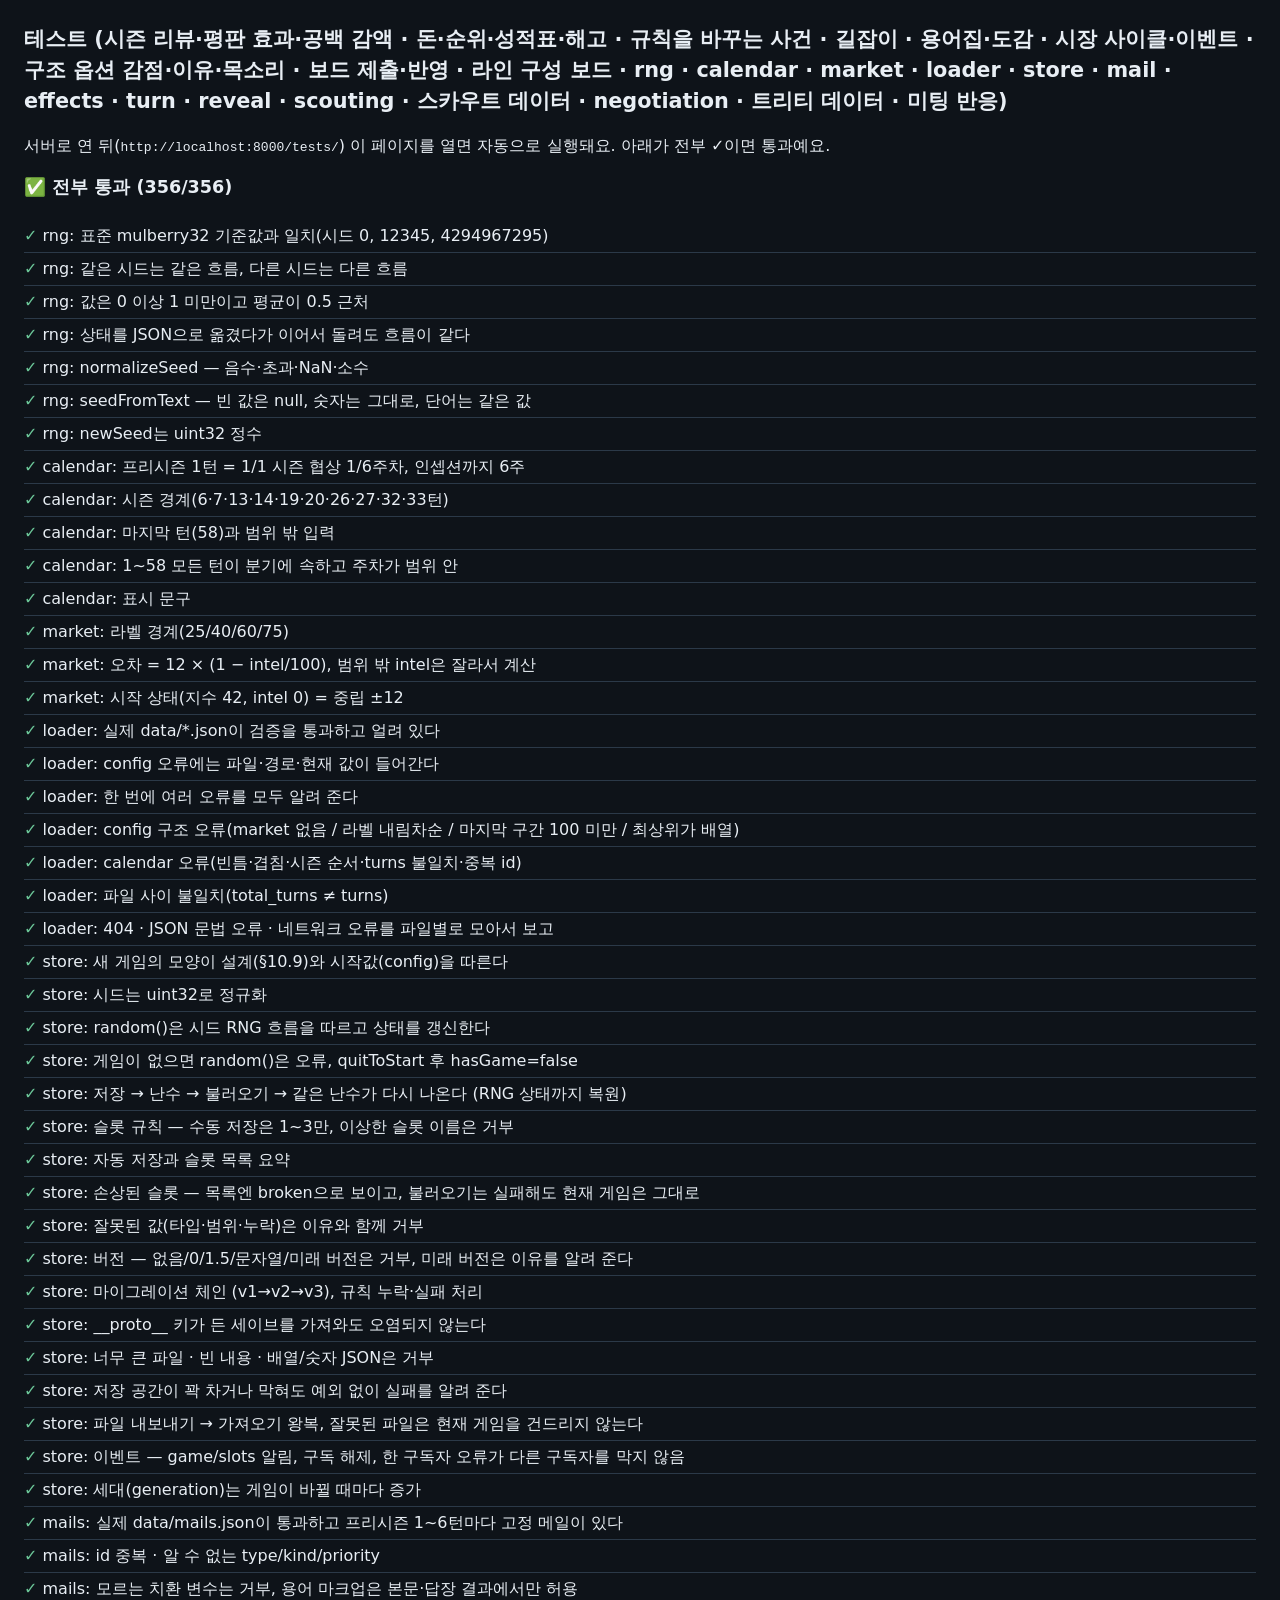
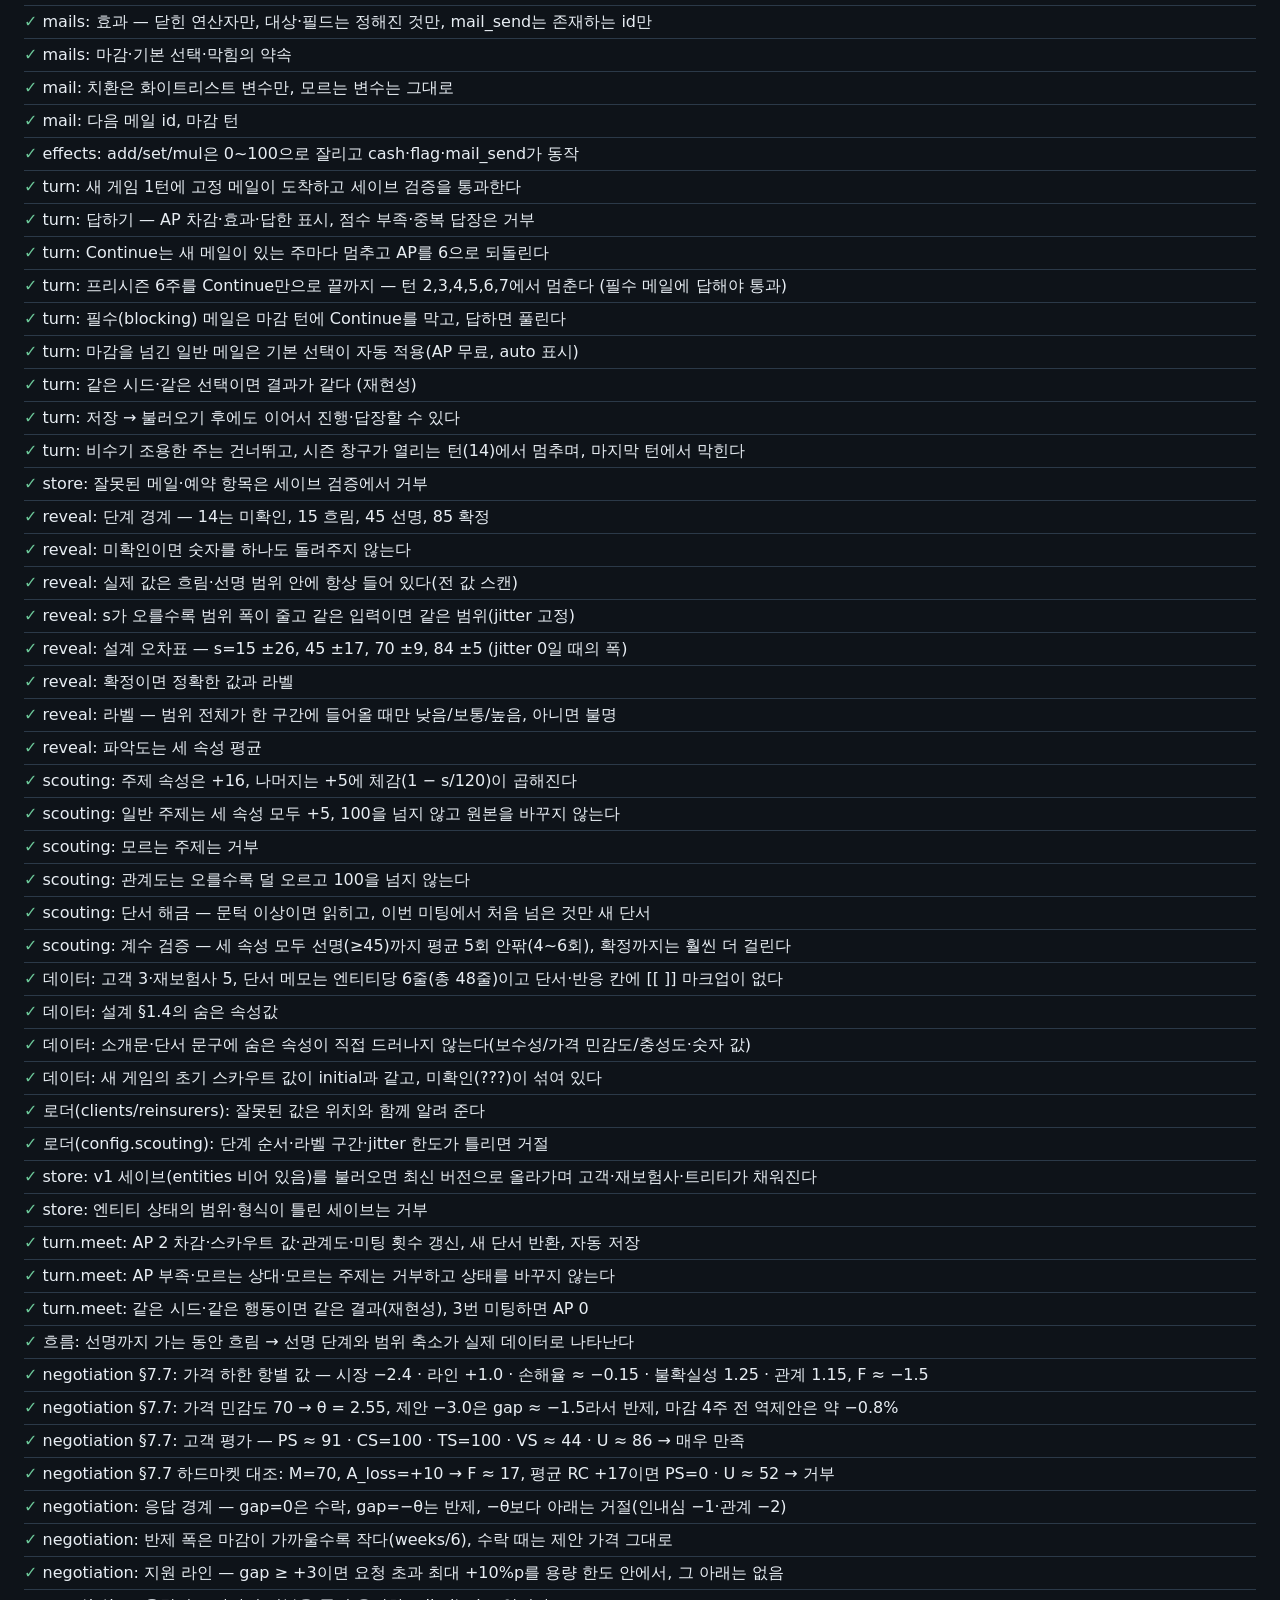
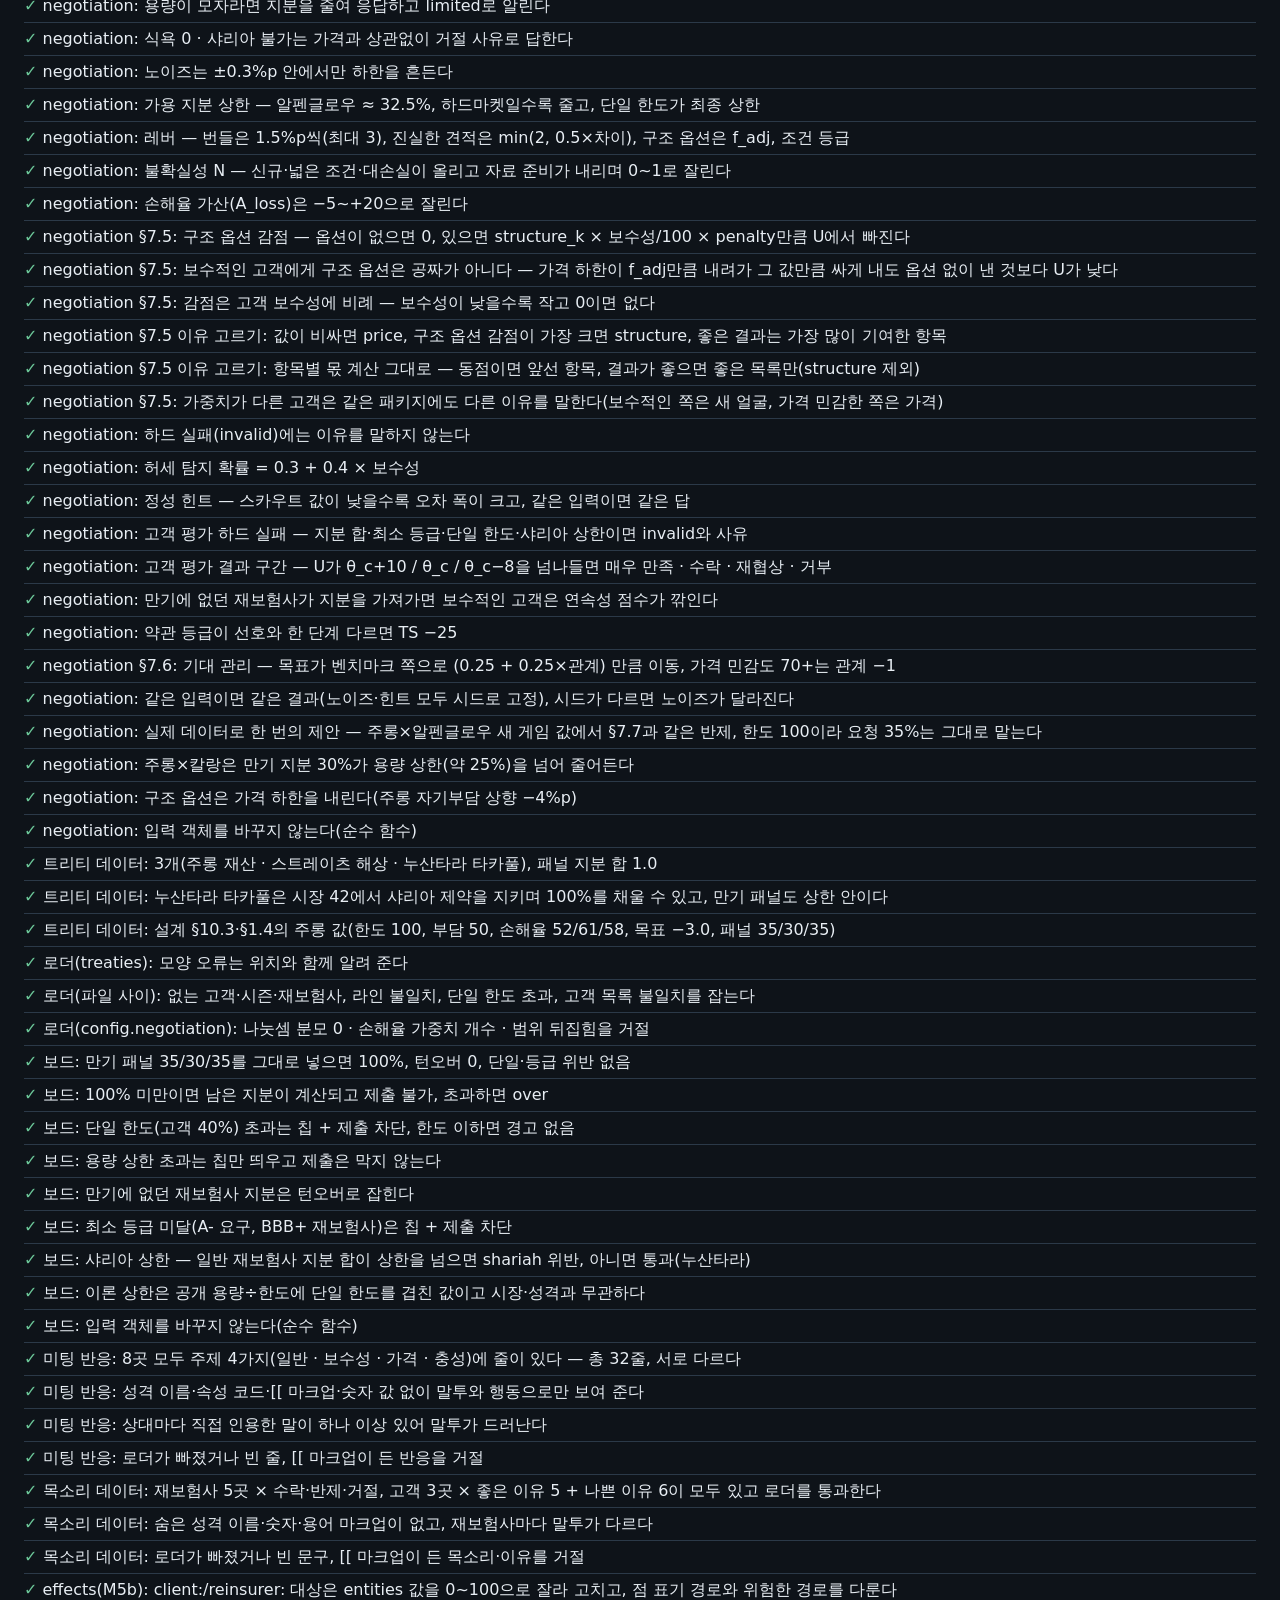
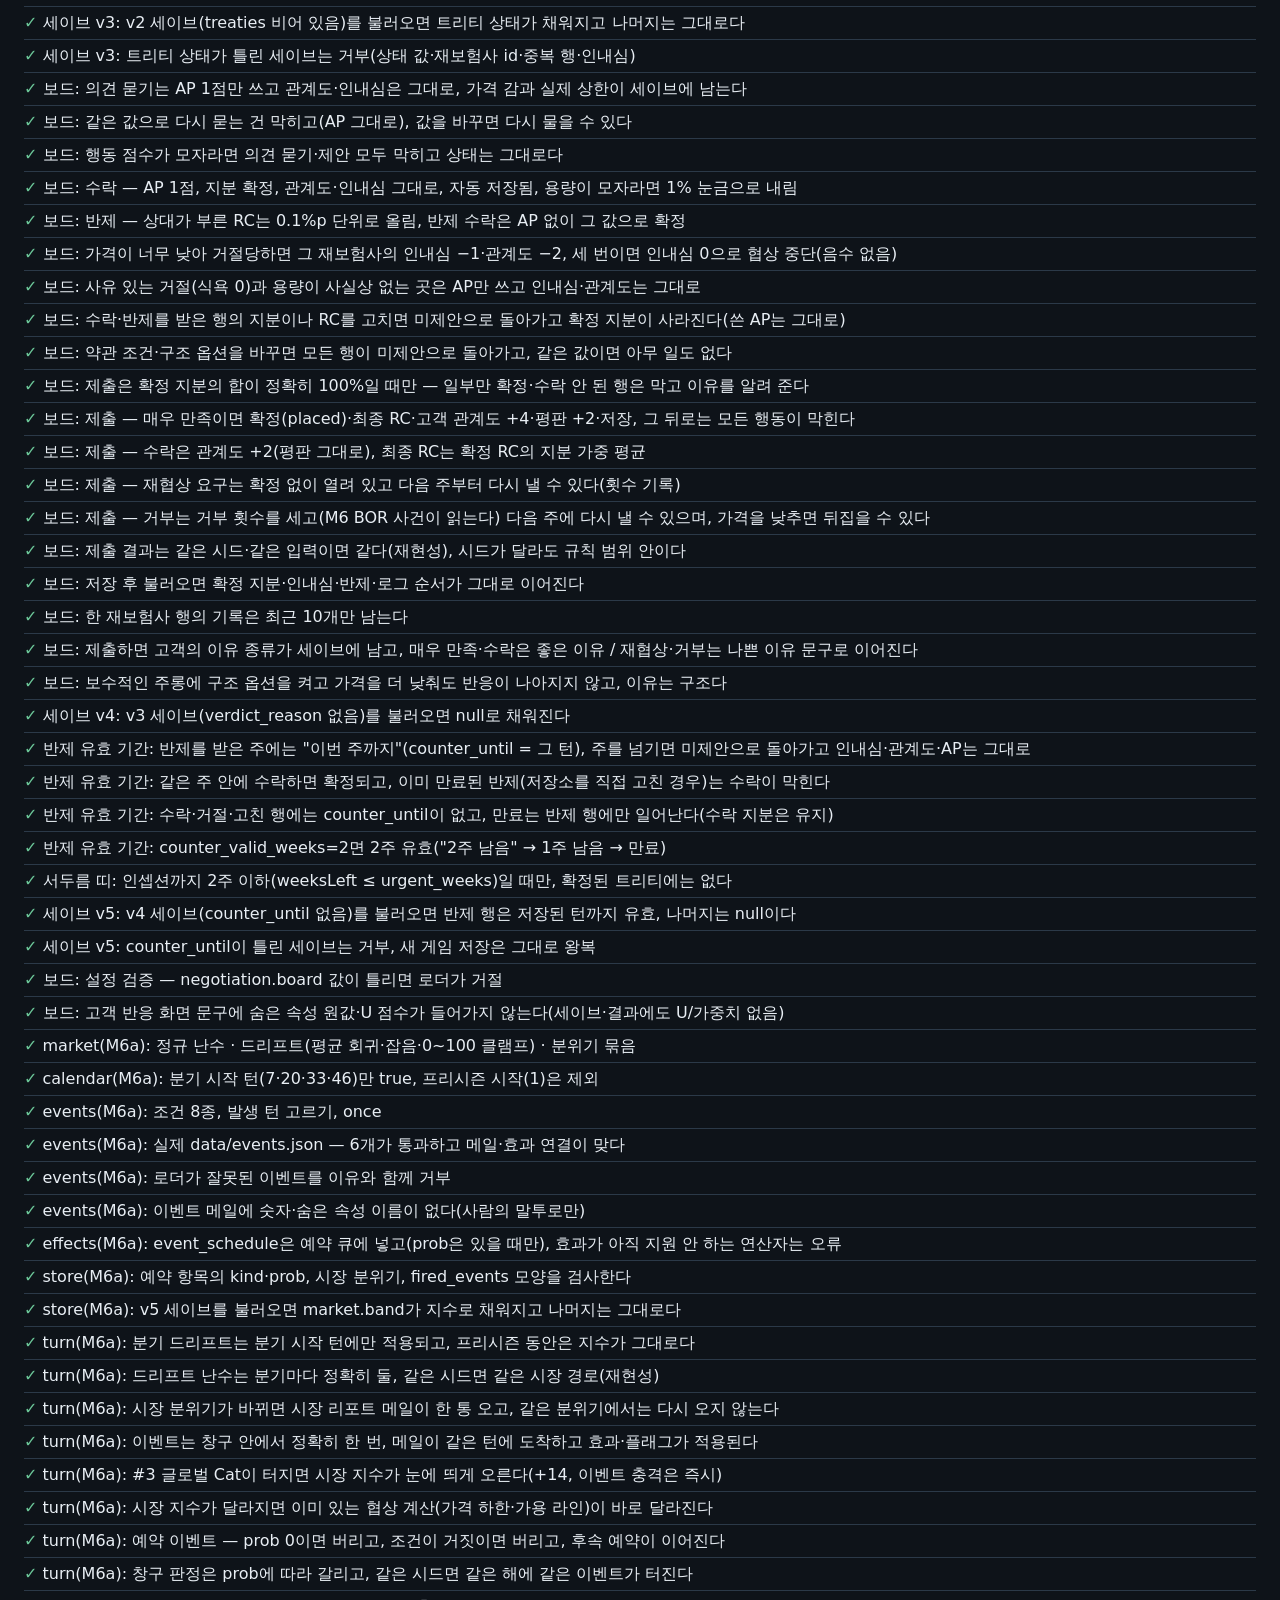
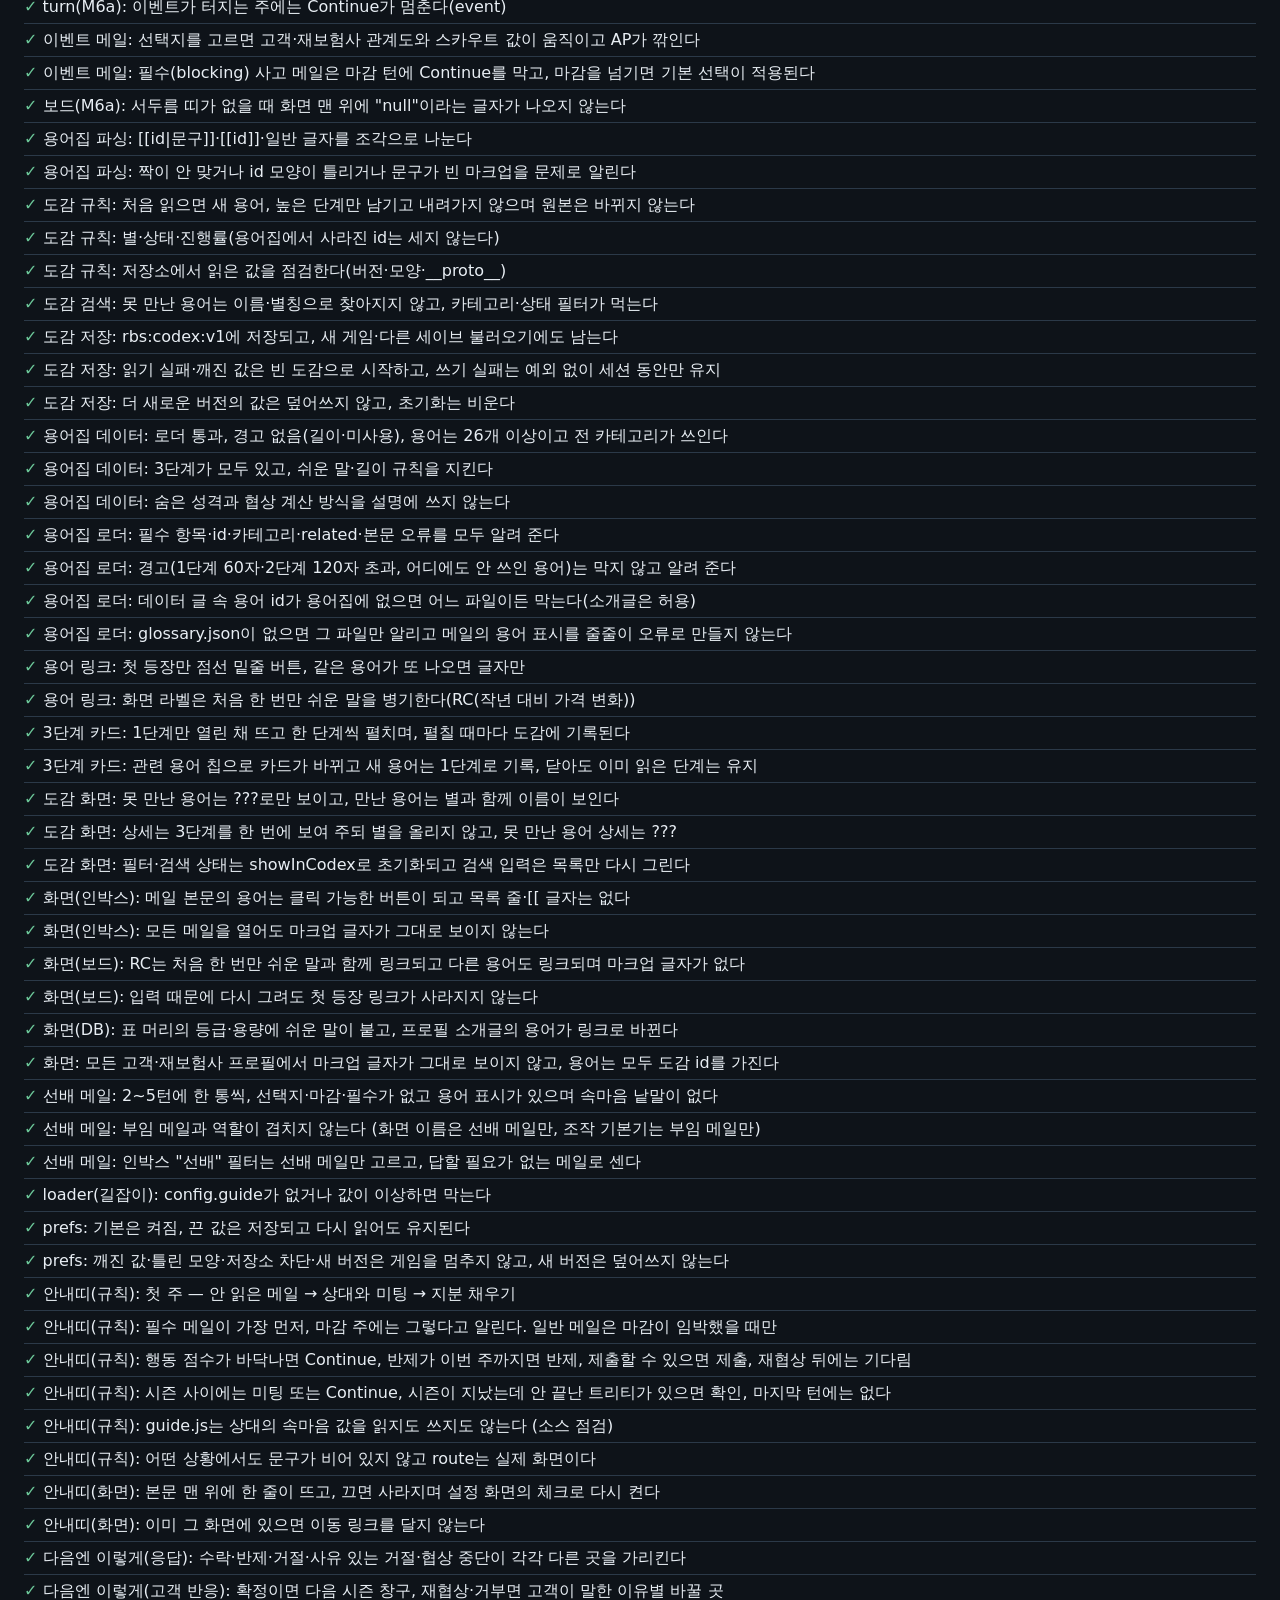
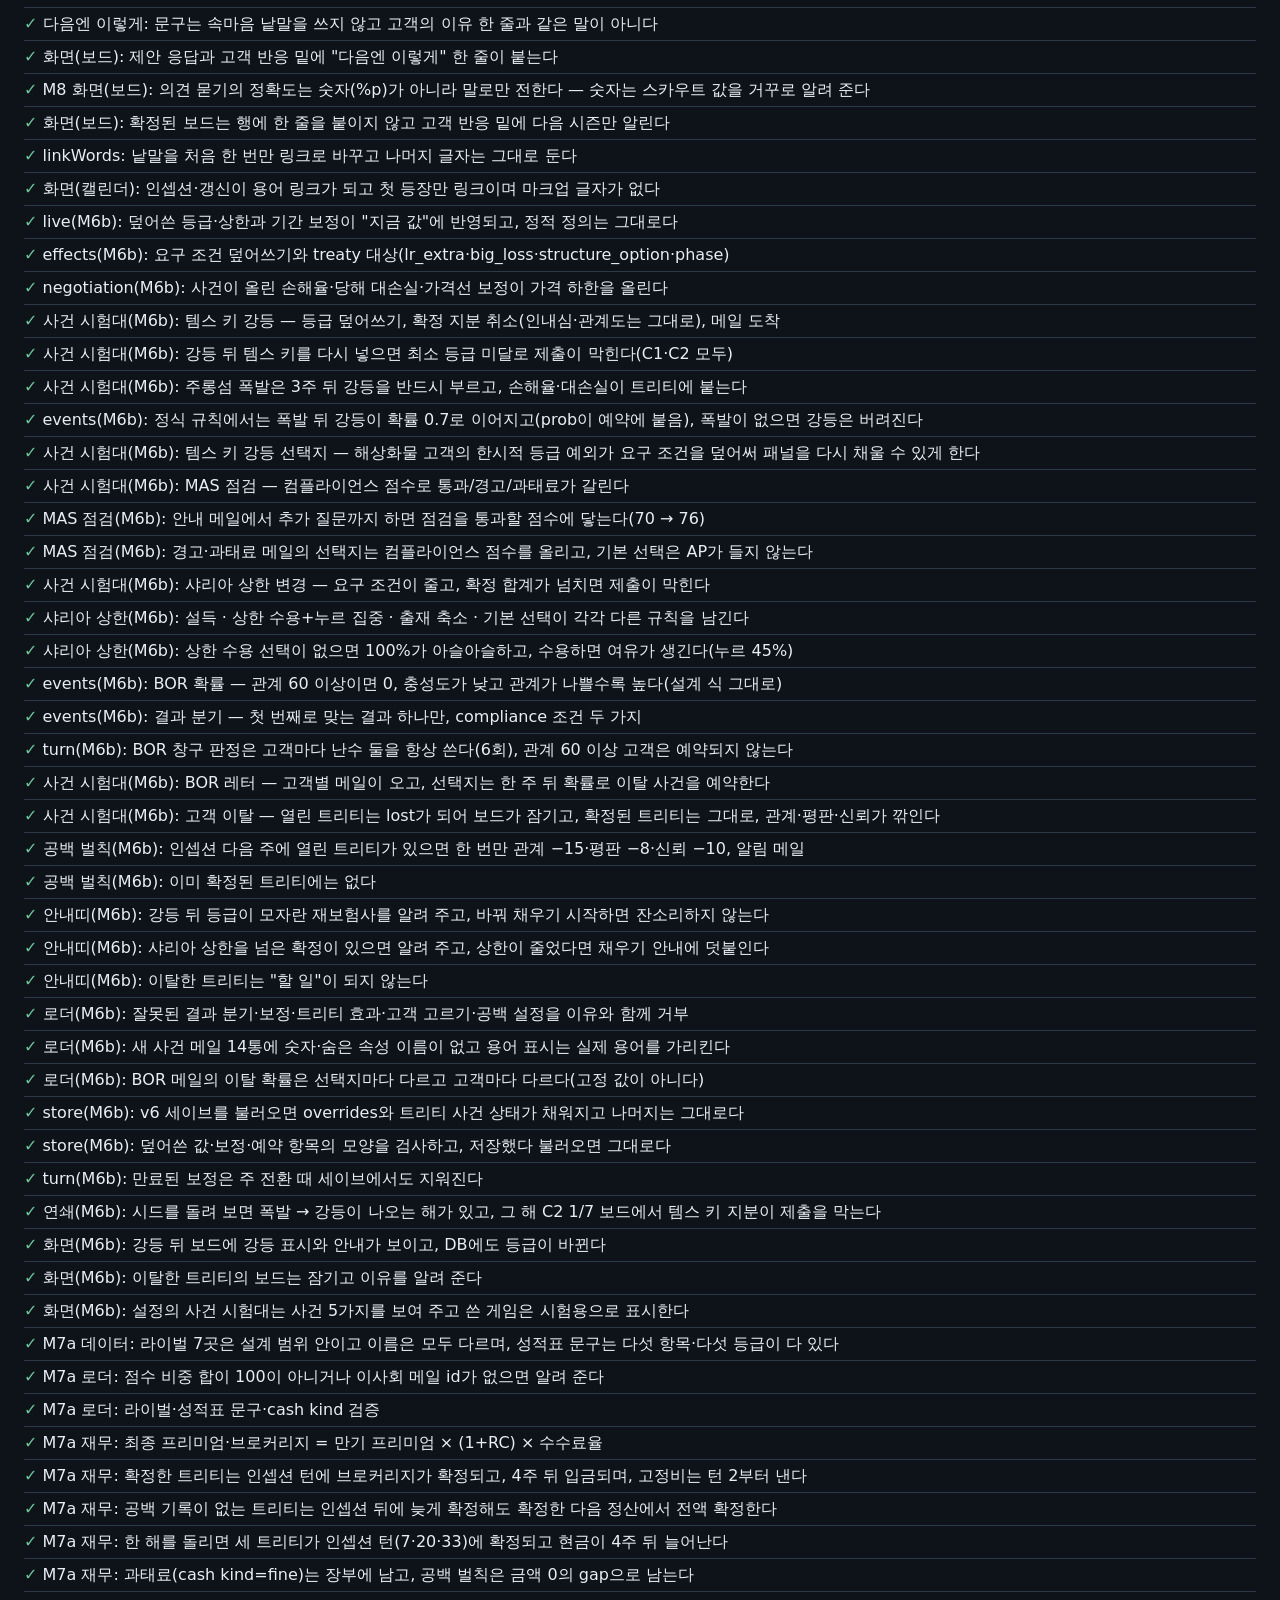
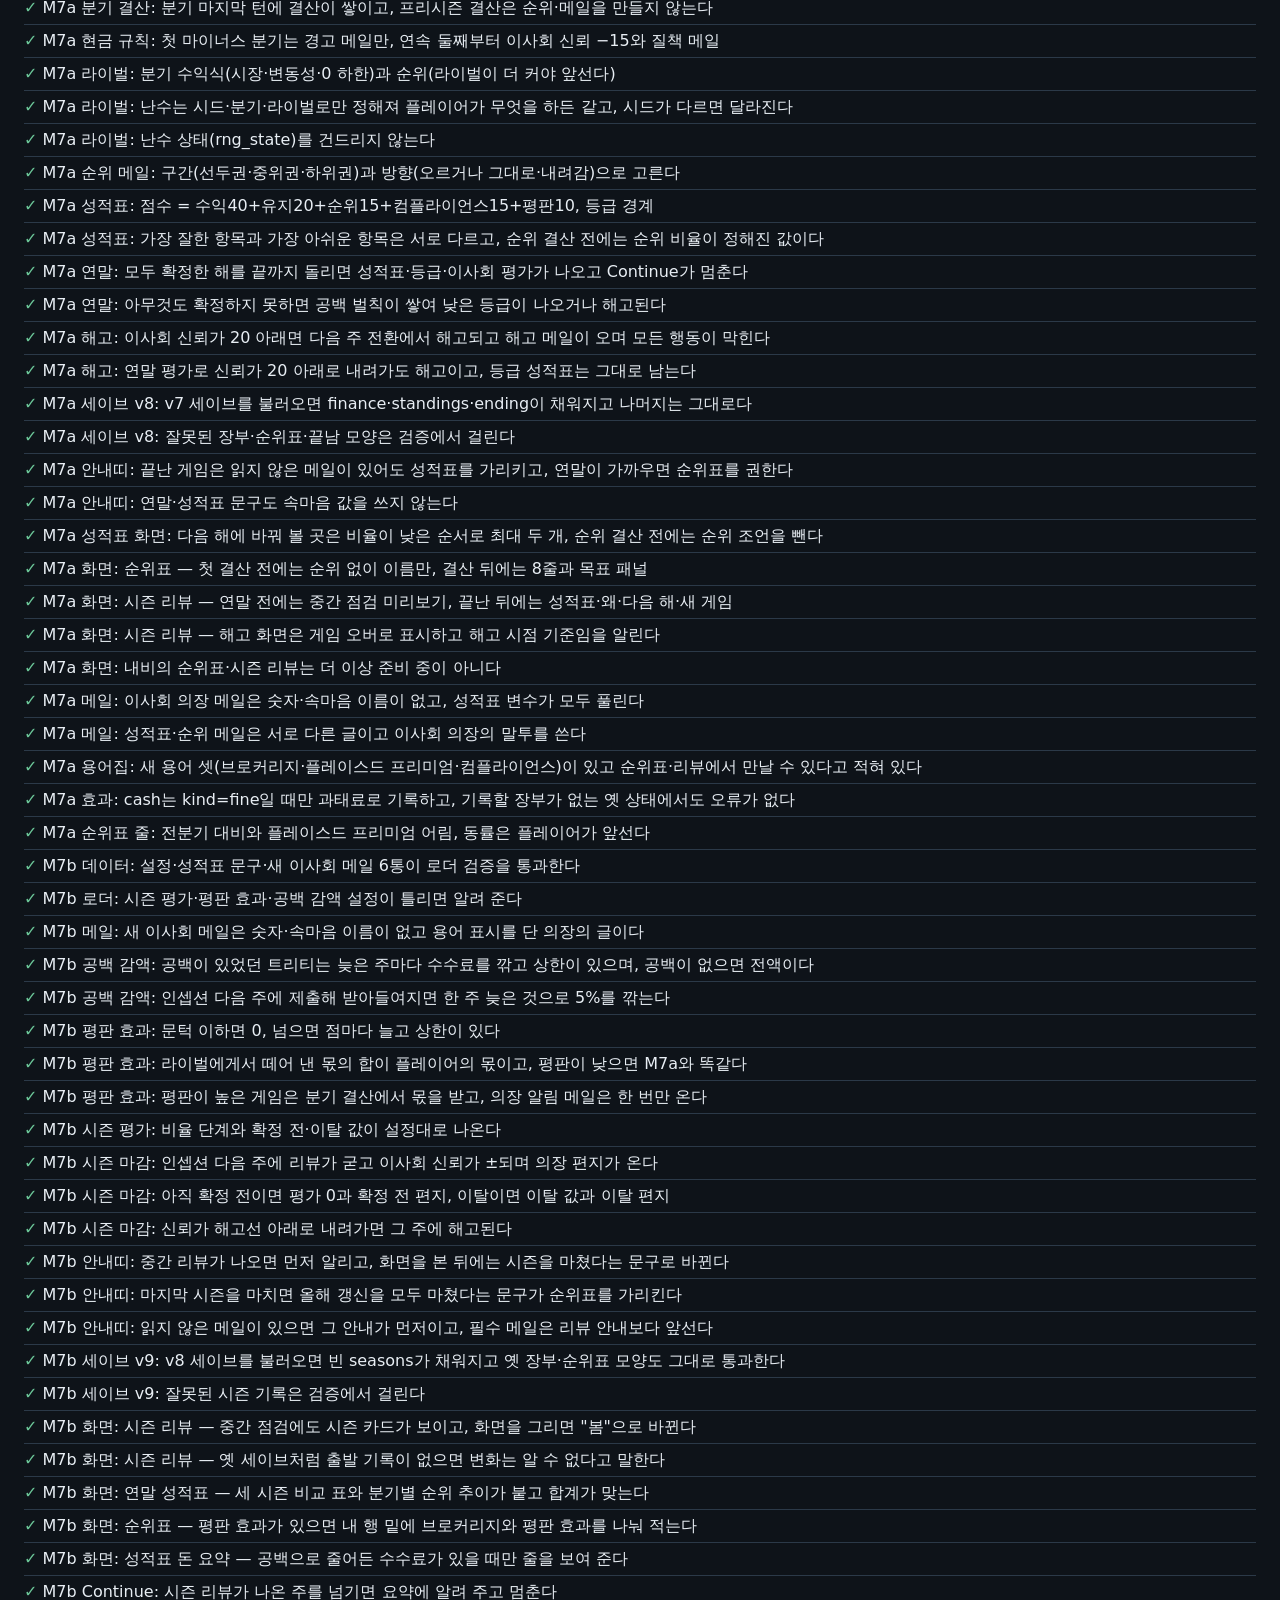
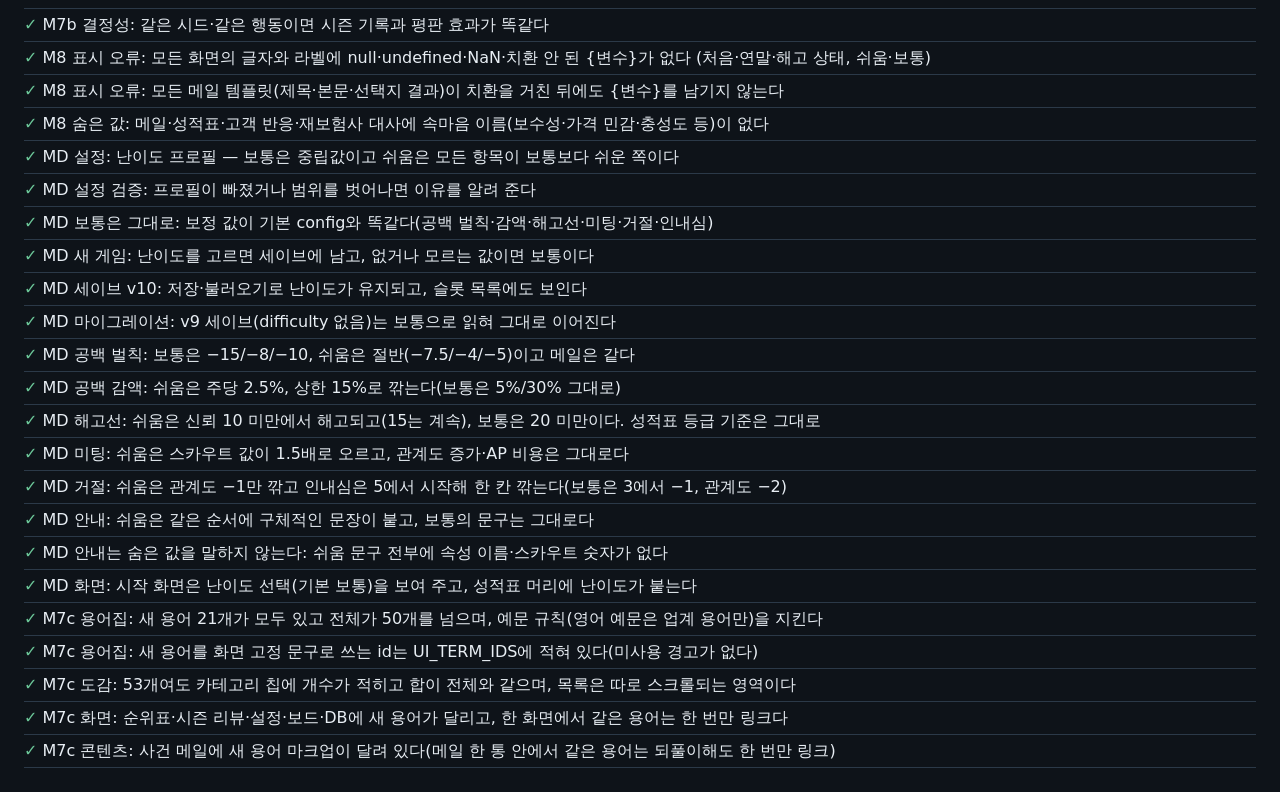
==== commit 7d901a35: "fix(M8): 시작 화면의 옛 개발 문구와 설정의 난수 점검 도구 제거, 표시 오류·속마음 이름 점검 테스트 Co-Authored-By: Claude Sonnet 5.5 <nor" ====
--- a/tests/index.html
+++ b/tests/index.html
@@ -3174,6 +3174,44 @@
       eq(run(), run());
     });
 
+    // ---------- M8: 표시 오류 ----------
+    const BAD_TEXT = /\bnull\b|undefined|NaN|\[object|Infinity|\{\w+\.\w+\}/;
+    test('M8 표시 오류: 모든 화면의 글자와 라벨에 null·undefined·NaN·치환 안 된 {변수}가 없다 (처음·연말·해고 상태, 쉬움·보통)', async () => {
+      const { renderStandings: standings } = await import('../js/ui/standings.js');
+      const { renderReview: review } = await import('../js/ui/review.js');
+      const screens = { inbox: renderInbox, database: renderDatabase, placement: renderPlacement, calendar: renderCalendar, standings, review, codex: renderCodex, settings: renderSettings };
+      const states = [
+        ['처음', () => beginLevel(1, 'normal')],
+        ['쉬움 처음', () => beginLevel(2, 'easy')],
+        ['연말', () => { const s = beginLevel(3, 'normal'); allPlaced(s); runYear(s); return s; }],
+        ['해고', () => { const s = beginLevel(4, 'normal'); runYear(s); return s; }],
+      ];
+      for (const [label, make] of states) {
+        make(); freshCodex();
+        for (const [id, render] of Object.entries(screens)) {
+          resetTermScope(); const root = render(); document.body.append(root);
+          try {
+            const attrs = [...root.querySelectorAll('[aria-label],[title],[alt],[placeholder]')].map((e) => ['aria-label', 'title', 'alt', 'placeholder'].map((a) => e.getAttribute(a) ?? '').join(' ')).join('\n');
+            for (const [kind, text] of [['글자', root.textContent], ['라벨', attrs]]) { const m = BAD_TEXT.exec(text); check(!m, `${label}/${id} ${kind}에 "${m && m[0]}"가 있어요: ${m && text.slice(Math.max(0, m.index - 30), m.index + 30)}`); }
+          } finally { root.remove(); }
+        }
+      }
+    });
+    test('M8 표시 오류: 모든 메일 템플릿(제목·본문·선택지 결과)이 치환을 거친 뒤에도 {변수}를 남기지 않는다', () => {
+      const s = begin(5); allPlaced(s); runYear(s); const vars = turn.mailVars(data, s);
+      for (const m of data.mails) {
+        const texts = [m.subject_ko, ...m.body_ko, ...m.choices.flatMap((c) => [c.label_ko, c.result_ko])];
+        for (const t of texts) { const out = mailLib.fillText(t, vars); check(!/\{[a-z_.]+\}/.test(out), `${m.id}: 치환 안 된 변수 — ${out.slice(0, 60)}`); check(!BAD_TEXT.test(out), `${m.id}: 이상한 글자 — ${out.slice(0, 60)}`); }
+      }
+    });
+    test('M8 숨은 값: 메일·성적표·고객 반응·재보험사 대사에 속마음 이름(보수성·가격 민감·충성도 등)이 없다', () => {
+      const HIDDEN = /보수성|가격 민감|충성도|conservatism|loyalty|price_sensitivity/i;
+      for (const m of data.mails) { const text = [m.subject_ko, ...m.body_ko, ...m.choices.flatMap((c) => [c.label_ko, c.result_ko])].join(' '); check(!HIDDEN.test(text), `${m.id}에 속마음 이름이 있어요`); }
+      check(!HIDDEN.test(JSON.stringify(data.report)), 'report.json에 속마음 이름이 있어요');
+      for (const c of data.clients) check(!HIDDEN.test(JSON.stringify(c.verdict_reasons)), `${c.id} 고객 반응에 속마음 이름이 있어요`);
+      for (const r of data.reinsurers) check(!HIDDEN.test(JSON.stringify(r.response_lines)), `${r.id} 응답 대사에 속마음 이름이 있어요`);
+    });
+
     // ---------- MD: 난이도 (쉬움 / 보통) ----------
     const beginLevel = (seed, difficulty) => { fresh(); store.newGame({ seed, difficulty }); turn.startGame(); return store.getState(); };
     const NEUTRAL = { gap_penalty_scale: 1, gap_cut_scale: 1, fired_below_shift: 0, scout_gain_scale: 1, reject_relationship_scale: 1, patience_bonus: 0, guide_detail: false };
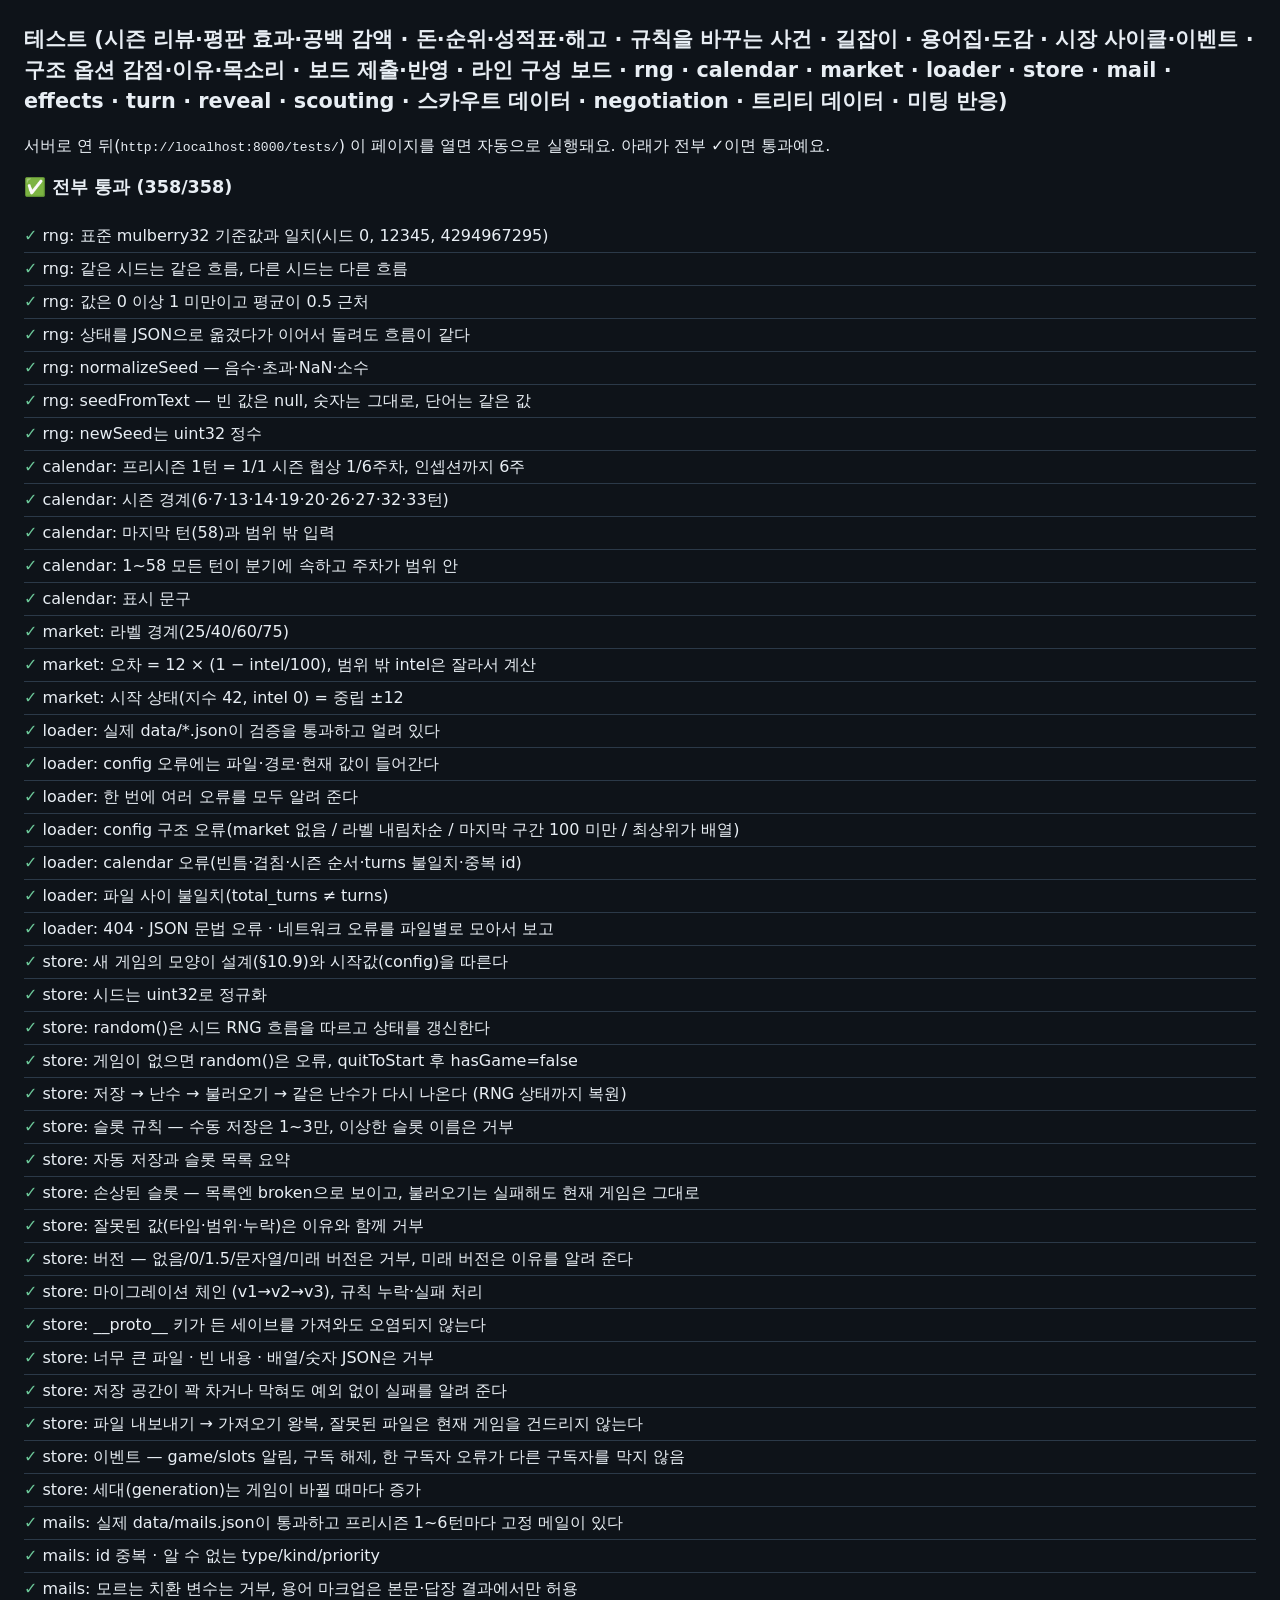
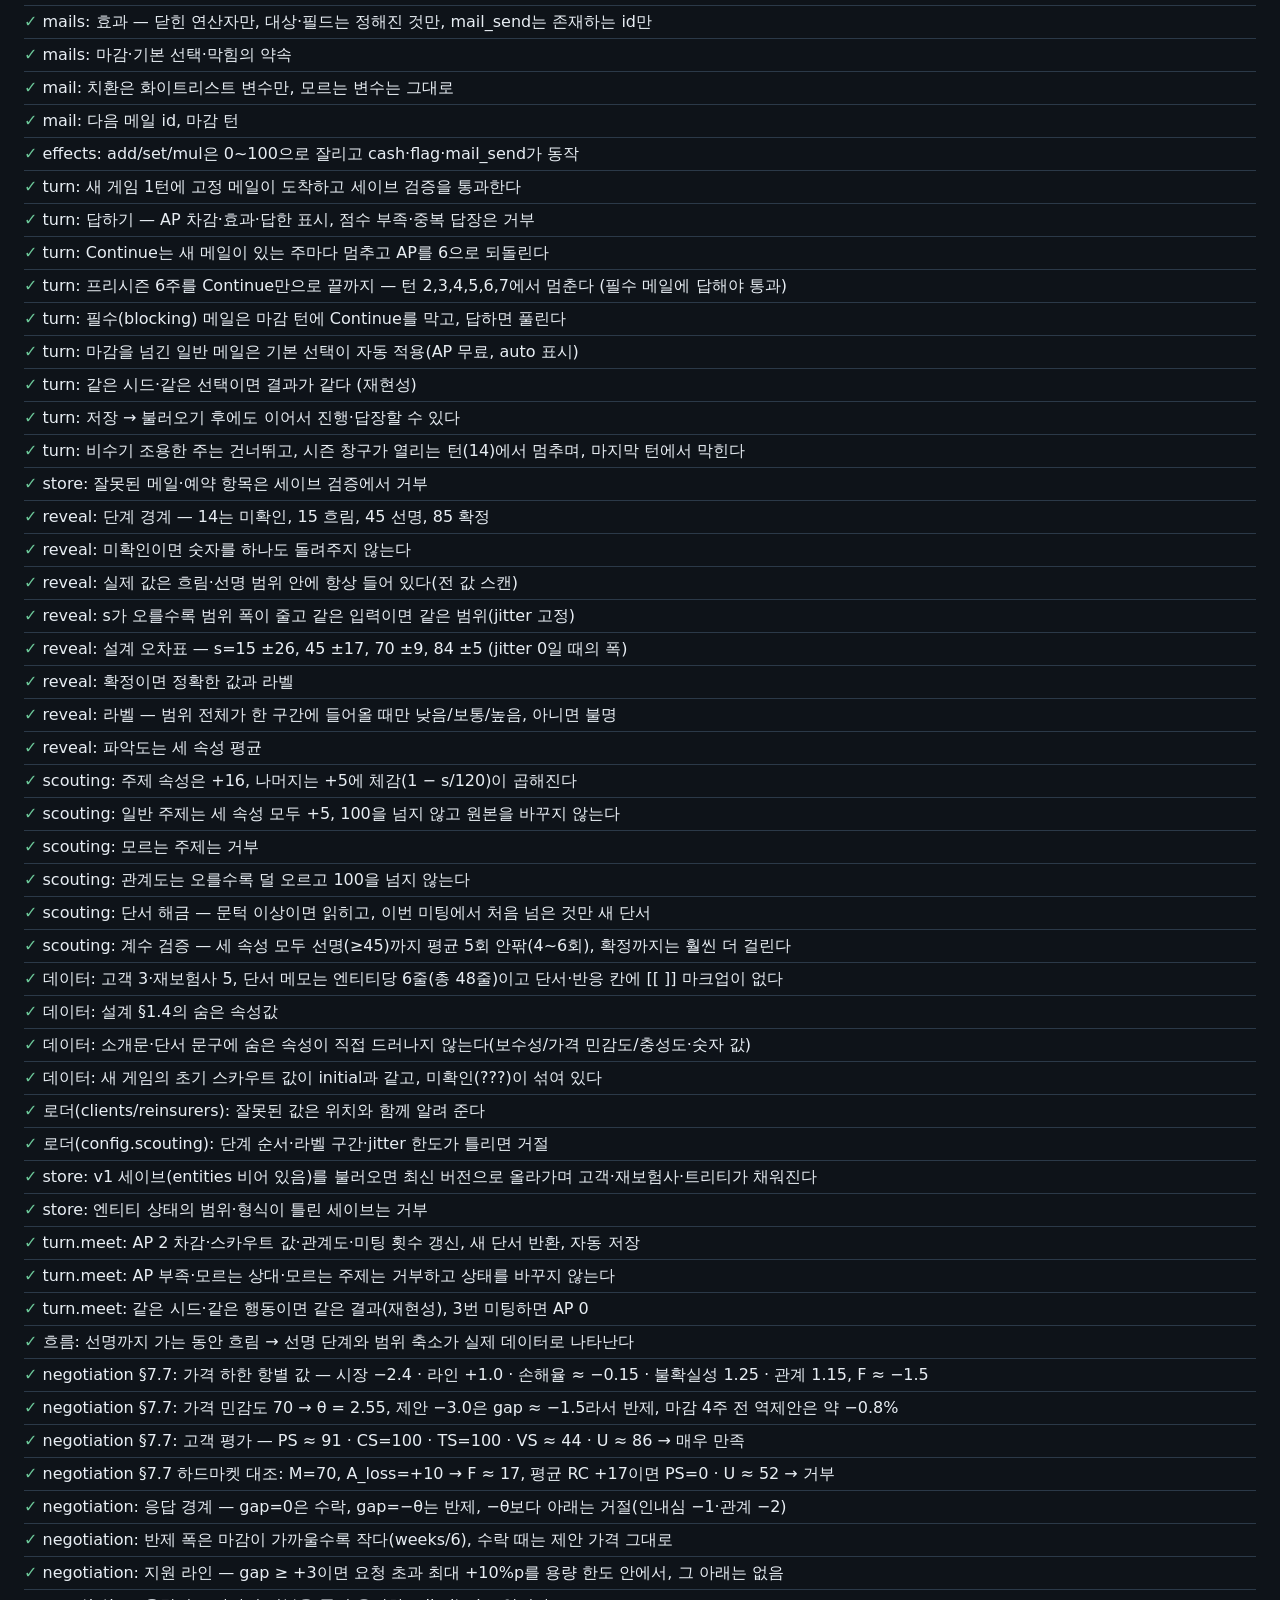
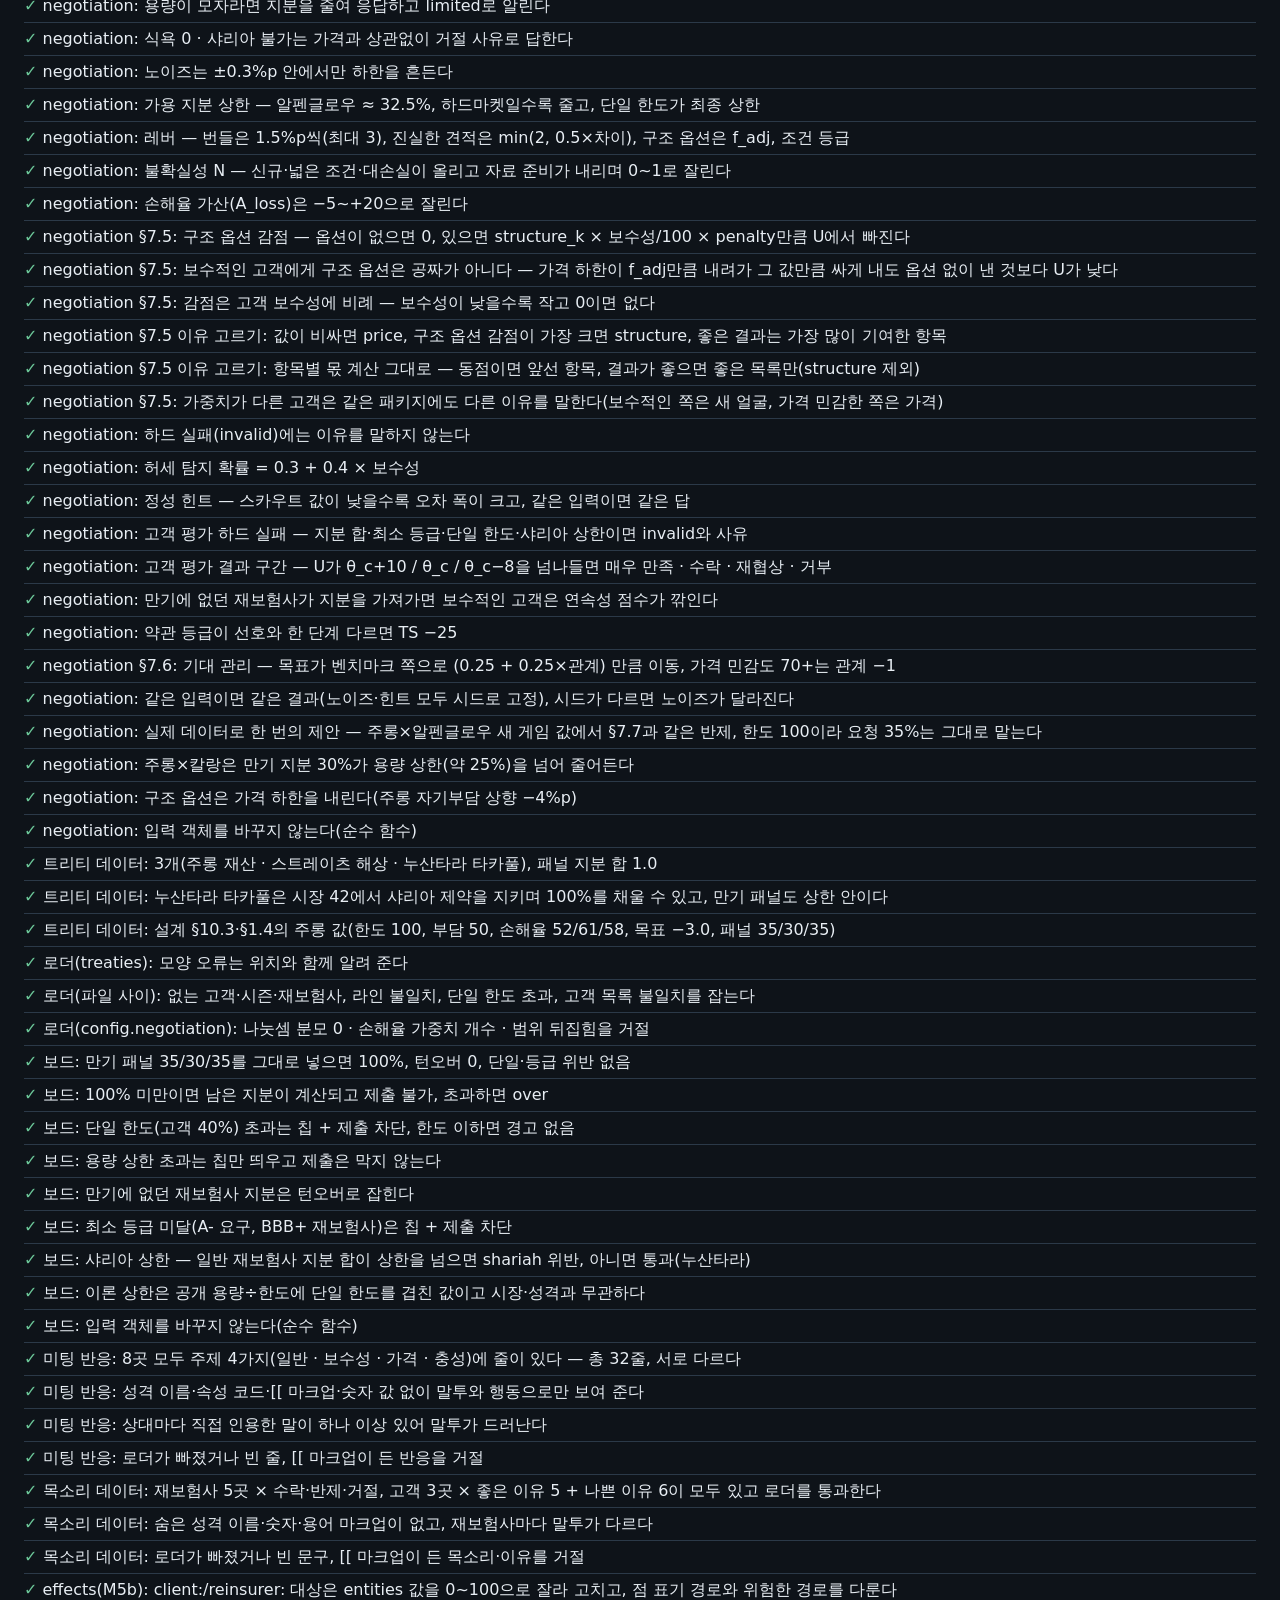
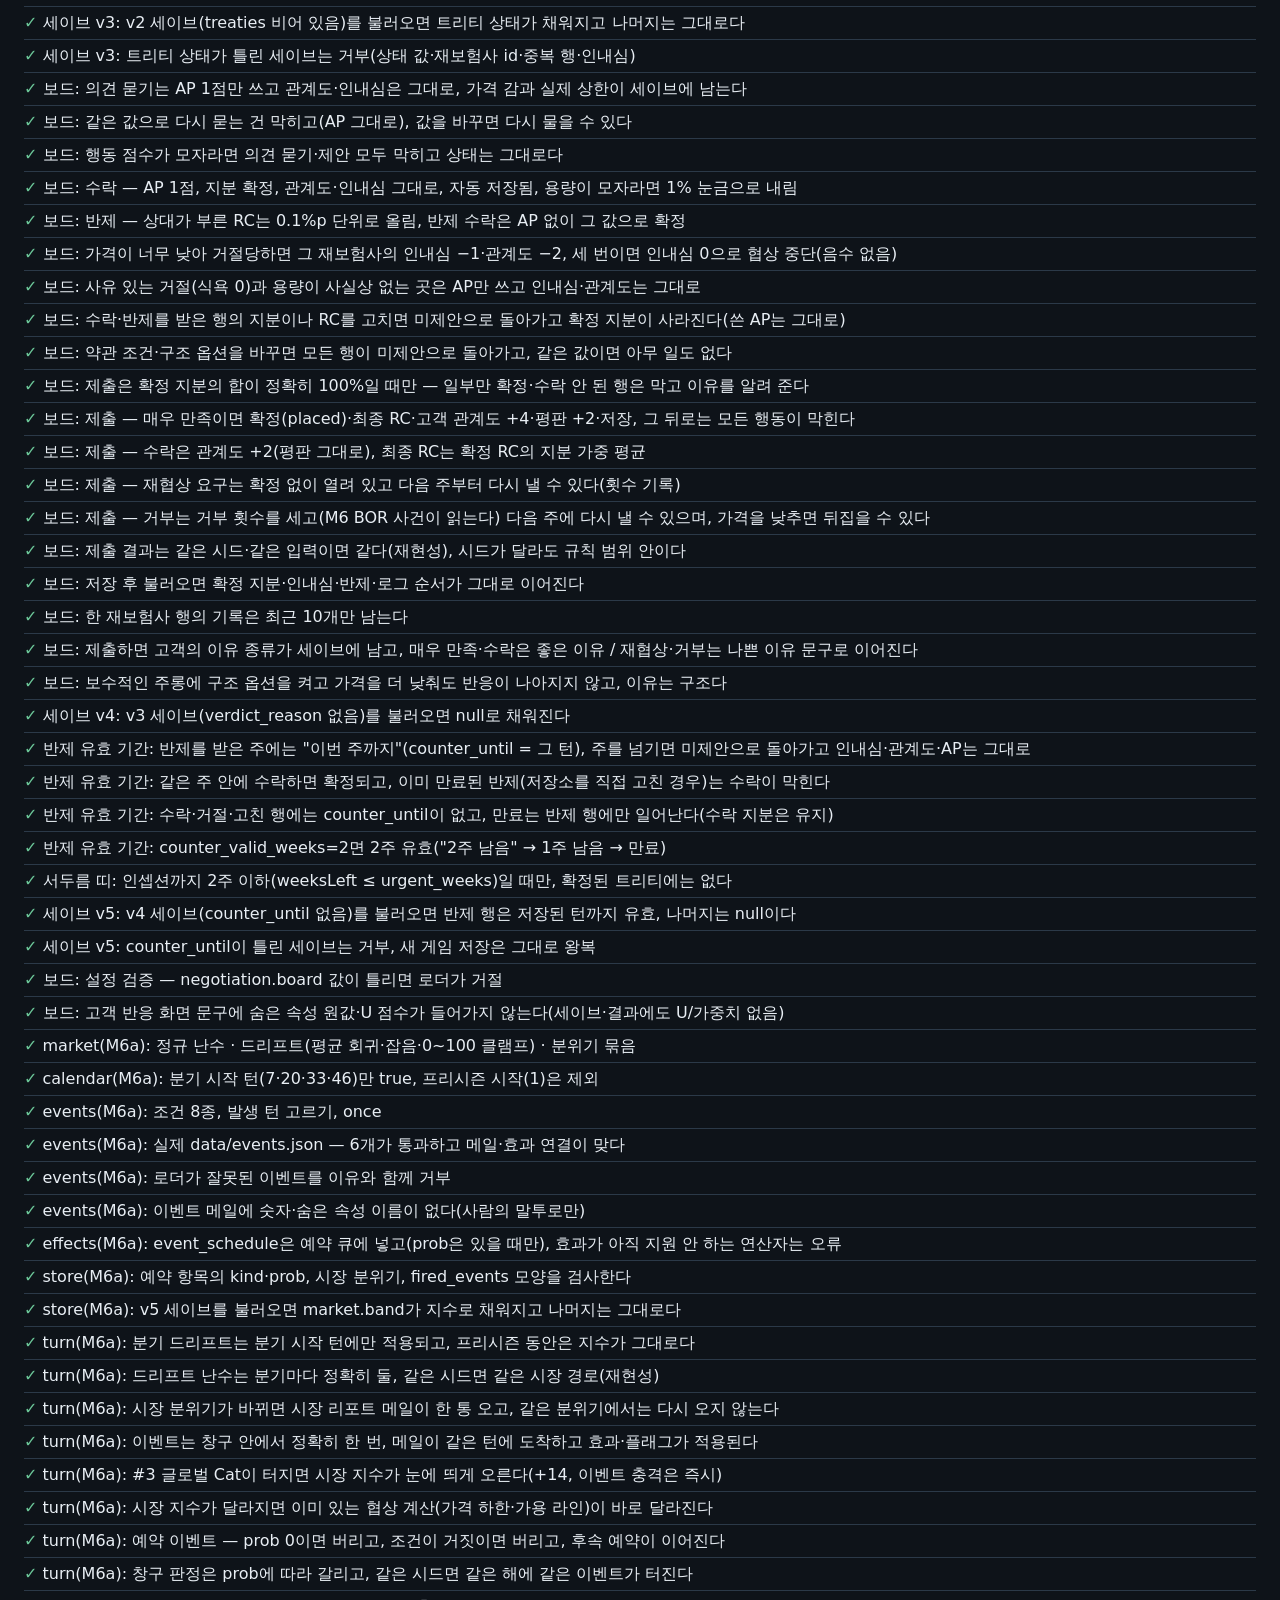
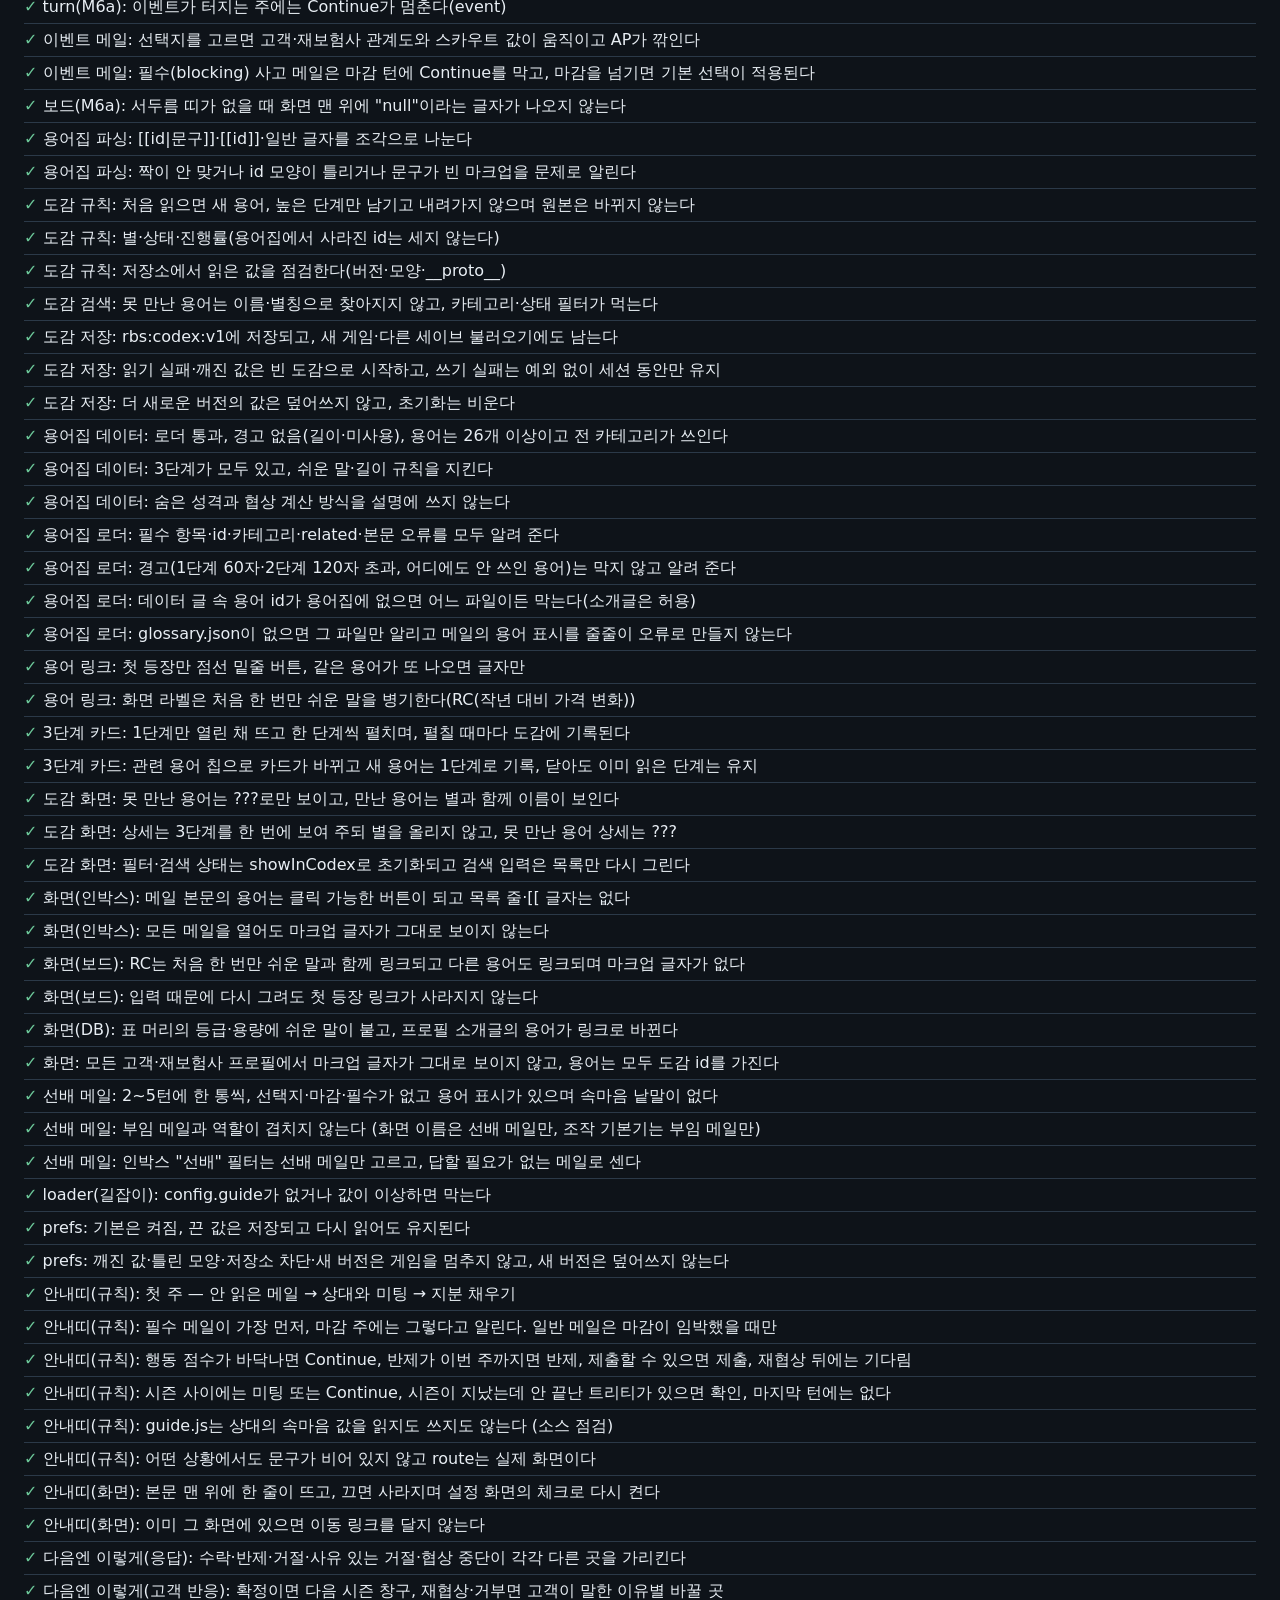
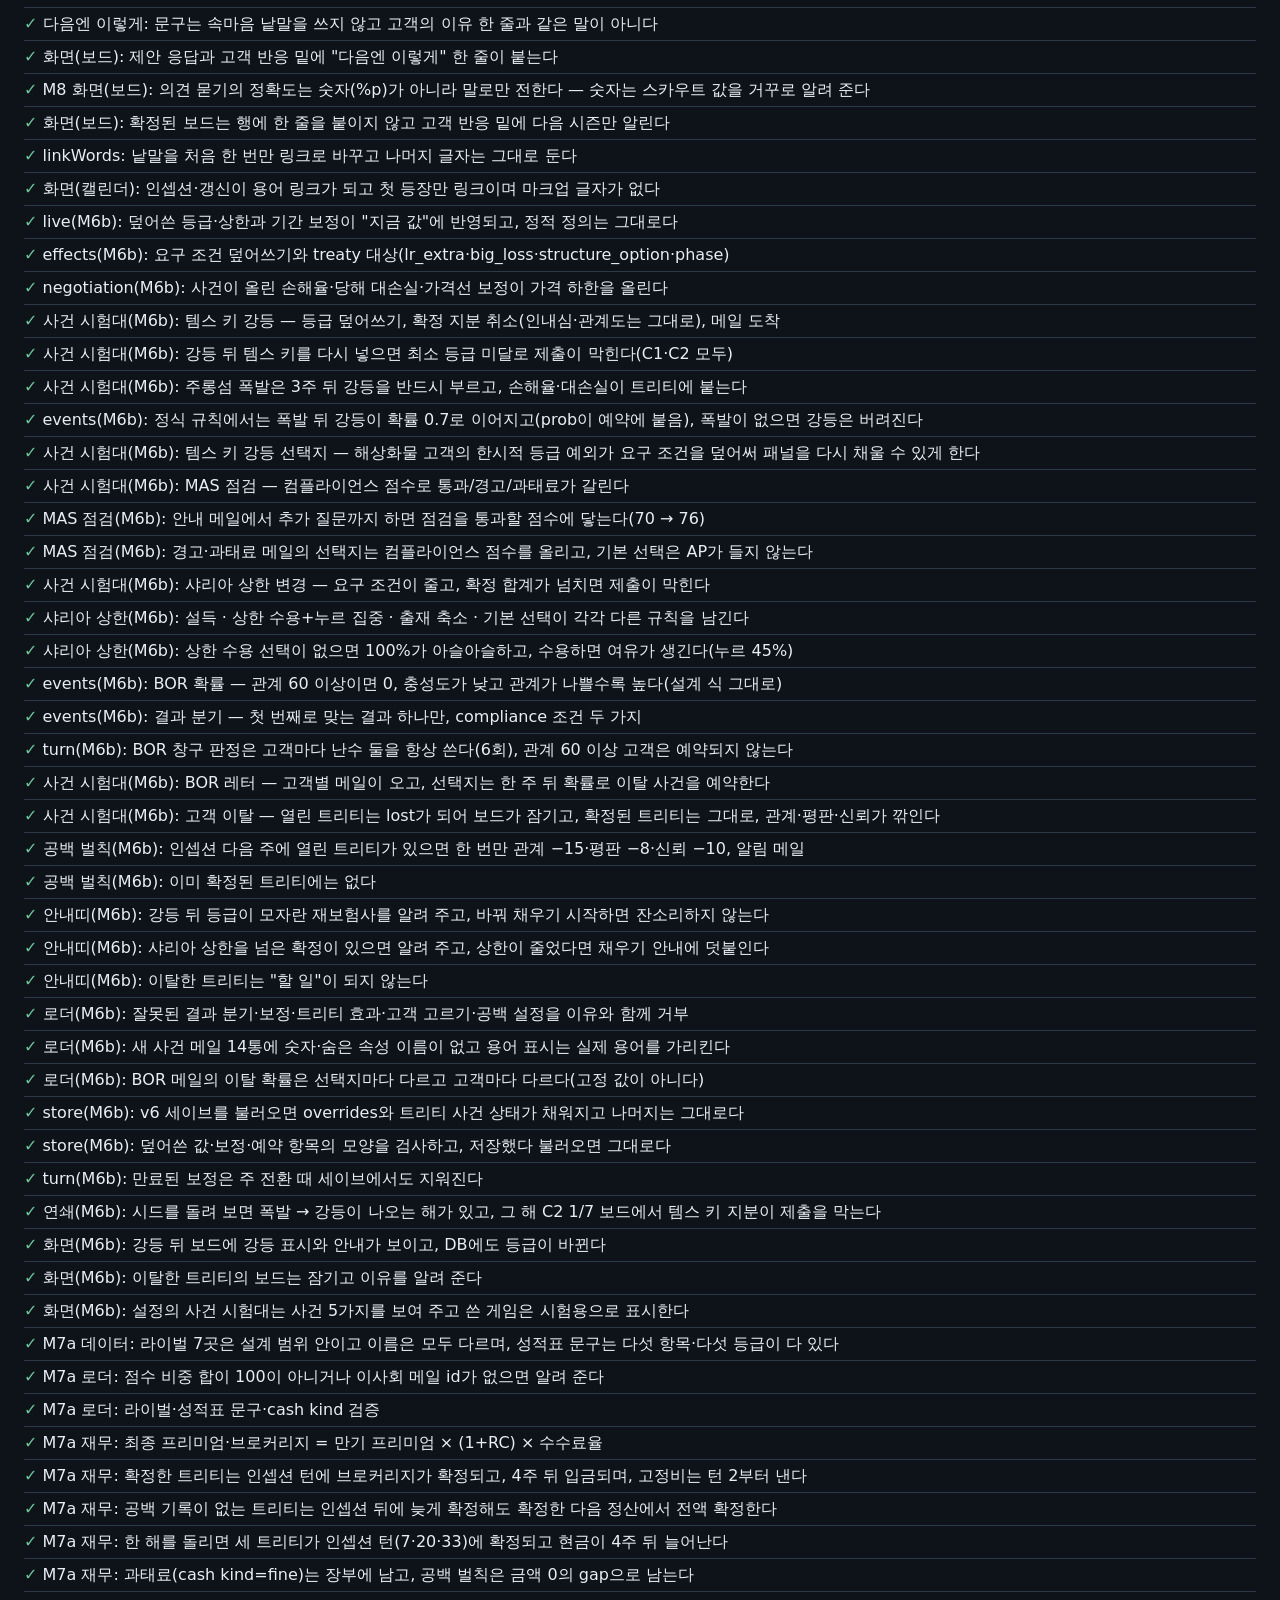
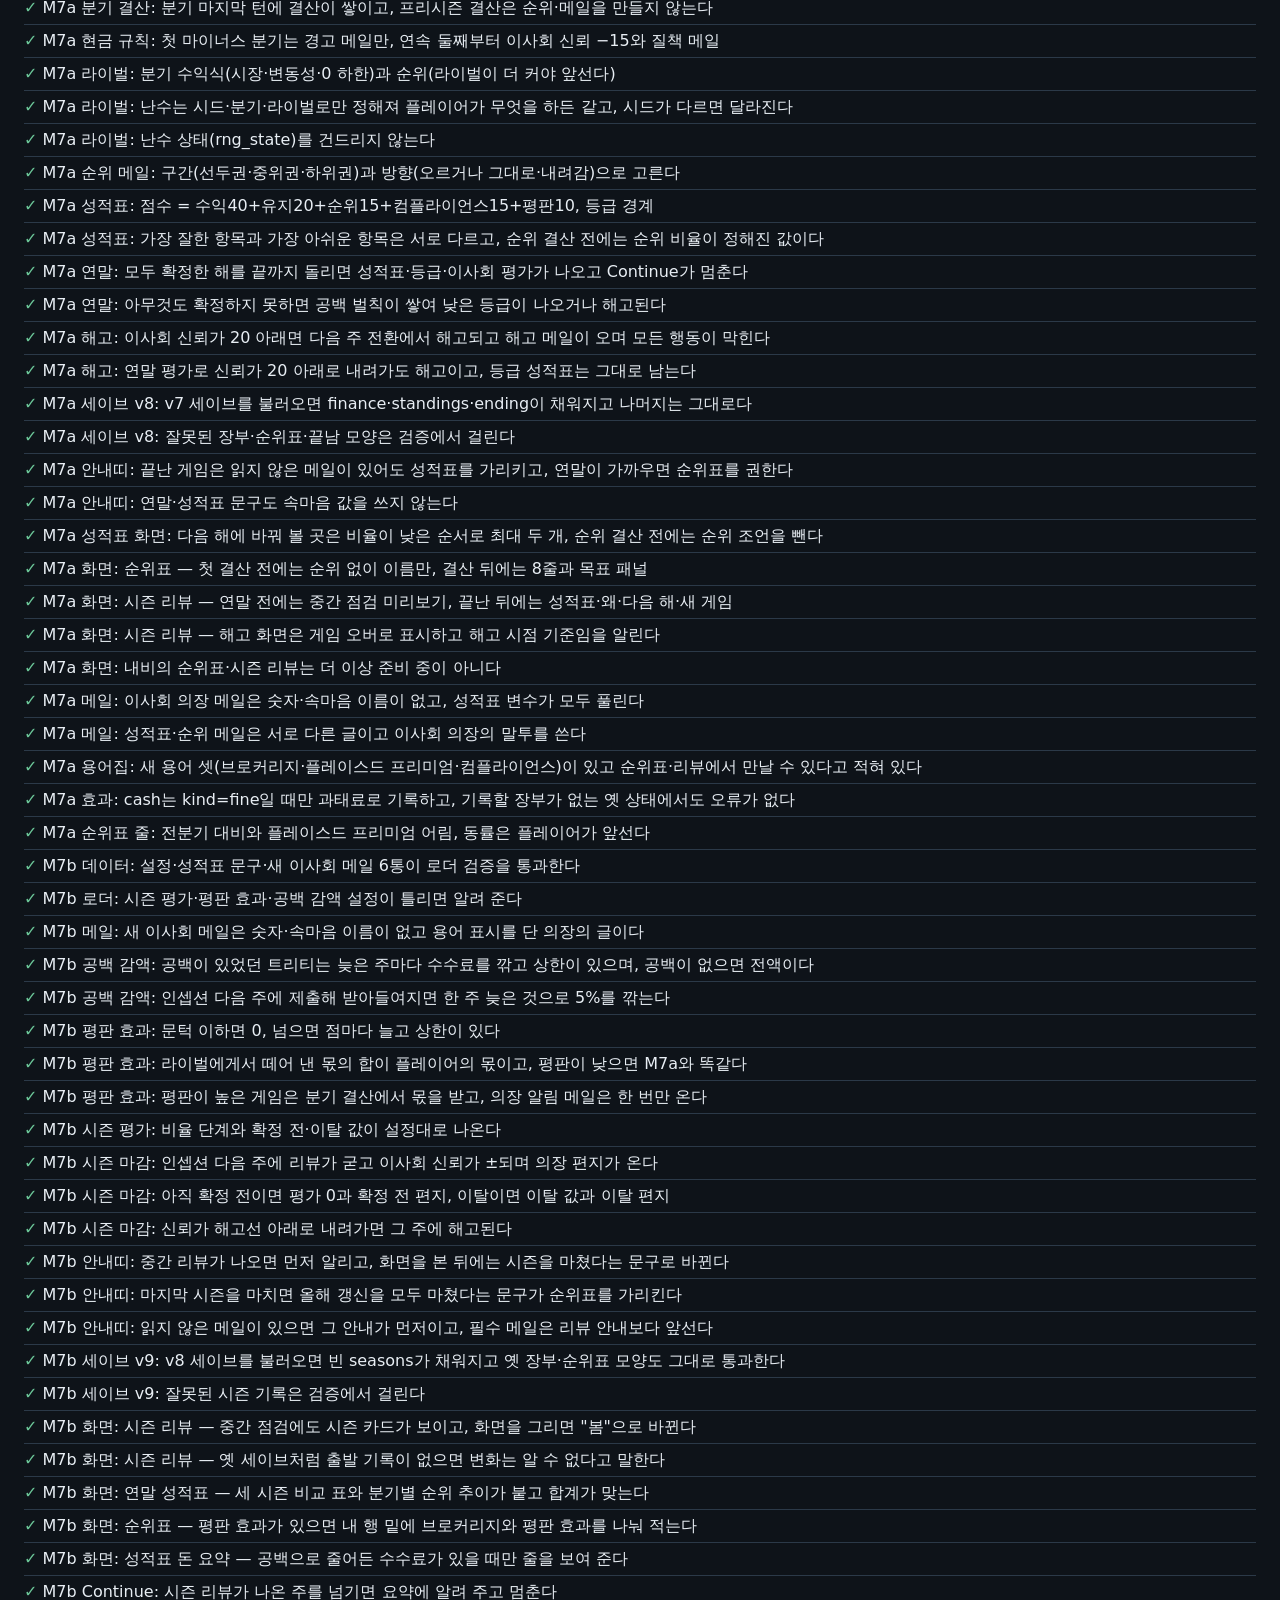
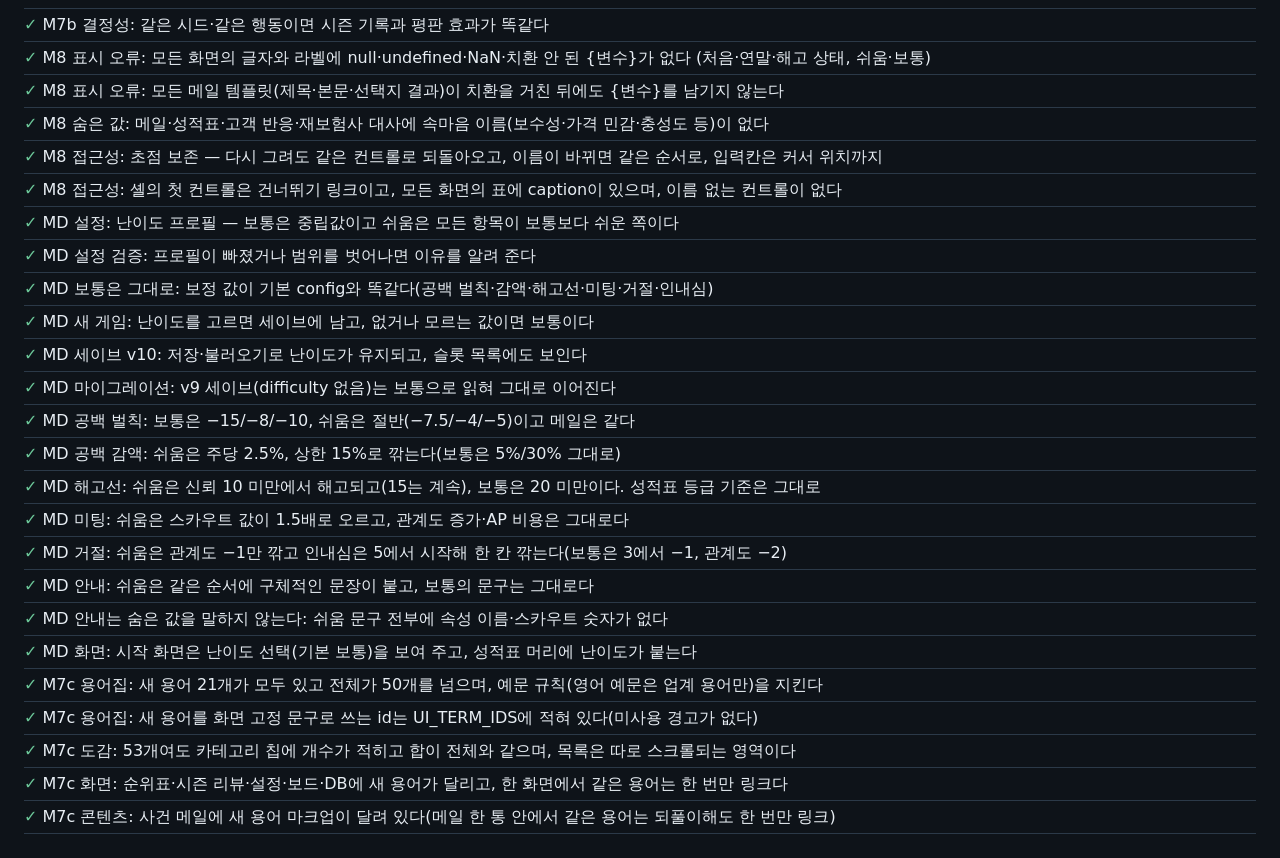
==== commit 751c04a5: "feat(M8): 접근성 — 건너뛰기 링크, 다시 그려도 키보드 초점 유지(ui/focus.js), 표 caption, 빈 별 대비, 테스트 Co-Authored-By: Claud" ====
--- a/tests/index.html
+++ b/tests/index.html
@@ -40,6 +40,7 @@
     import * as ev from '../js/events.js';
     import { validateEvents } from '../js/loader.js';
     import { renderPlacement, hintErrWords } from '../js/ui/placement_view.js';
+    import { captureFocus, restoreFocus } from '../js/ui/focus.js';
     import * as gl from '../js/glossary.js';
     import { validateGlossary, glossaryWarnings } from '../js/loader.js';
     import { richText, glossaryLink, openTermCard, renderCodex, resetTermScope, showInCodex, linkWords } from '../js/ui/glossary_view.js';
@@ -2888,7 +2889,7 @@
       try {
         const text = root.textContent; check(text.includes('분기가 끝나면 순위가 처음 공개돼요'), '결산 전 안내');
         for (const b of data.brokers) check(text.includes(b.name_ko), b.name_ko); check(text.includes('이사회 목표') && text.includes('아직 결산 전'));
-        check(!root.querySelector('caption'), '결산 전에는 리그 표가 없다(목표 표만)');
+        check(![...root.querySelectorAll('caption')].some((c) => c.textContent.includes('브로커 리그 순위표')), '결산 전에는 리그 표가 없다(목표 표만)');
       } finally { root.remove(); }
       const s = store.getState(); allPlaced(s); runYear(s); s.ending = null; s.turn = 45; s.standings.quarters.splice(3);
       resetTermScope(); root = renderStandings(); document.body.append(root);
@@ -3212,6 +3213,37 @@
       for (const r of data.reinsurers) check(!HIDDEN.test(JSON.stringify(r.response_lines)), `${r.id} 응답 대사에 속마음 이름이 있어요`);
     });
 
+    // ---------- M8: 접근성 ----------
+    test('M8 접근성: 초점 보존 — 다시 그려도 같은 컨트롤로 되돌아오고, 이름이 바뀌면 같은 순서로, 입력칸은 커서 위치까지', () => {
+      const root = document.createElement('div'); document.body.append(root);
+      const build = (label = '늘리기') => { root.replaceChildren(); for (let i = 0; i < 3; i++) { const b = document.createElement('button'); b.textContent = label; root.append(b); } const inp = document.createElement('input'); inp.setAttribute('aria-label', '지분'); inp.value = '1234'; root.append(inp); };
+      try {
+        build(); root.querySelectorAll('button')[1].focus(); let saved = captureFocus(root); build(); check(restoreFocus(root, saved)); eq(document.activeElement, root.querySelectorAll('button')[1], '같은 이름이 셋이면 두 번째');
+        build(); root.querySelectorAll('button')[2].focus(); saved = captureFocus(root); build('줄이기'); check(restoreFocus(root, saved)); eq(document.activeElement, root.querySelectorAll('button')[2], '이름이 바뀌면 같은 순서');
+        build(); const inp = root.querySelector('input'); inp.focus(); inp.setSelectionRange(2, 3); saved = captureFocus(root); build(); check(restoreFocus(root, saved));
+        const again = root.querySelector('input'); eq([document.activeElement === again, again.selectionStart, again.selectionEnd], [true, 2, 3]);
+        document.activeElement.blur(); eq(captureFocus(root), null, '초점이 없으면 아무것도 적지 않는다'); eq(restoreFocus(root, null), false);
+        const dlg = document.createElement('dialog'); const db = document.createElement('button'); dlg.append(db); root.append(dlg); dlg.setAttribute('open', ''); db.focus(); eq(captureFocus(root), null, '모달 안의 초점은 건드리지 않는다');
+      } finally { root.remove(); }
+    });
+    test('M8 접근성: 셸의 첫 컨트롤은 건너뛰기 링크이고, 모든 화면의 표에 caption이 있으며, 이름 없는 컨트롤이 없다', async () => {
+      const { renderStandings: standings } = await import('../js/ui/standings.js');
+      const { renderReview: review } = await import('../js/ui/review.js');
+      const s = beginLevel(3, 'normal'); allPlaced(s); runYear(s); freshCodex();
+      const shell = shellMod.renderShell('inbox', document.createElement('div')); document.body.append(shell);
+      try {
+        const first = shell.querySelector('a[href], button, input, select'); check(first.classList.contains('skip-link') && first.textContent === '본문으로 건너뛰기', '첫 컨트롤');
+      } finally { shell.remove(); }
+      const nameOf = (e) => (e.getAttribute('aria-label') || [...(e.labels ?? [])].map((l) => l.textContent).join('') || e.textContent || e.getAttribute('title') || '').trim();
+      for (const [id, render] of Object.entries({ inbox: renderInbox, database: renderDatabase, placement: renderPlacement, calendar: renderCalendar, standings, review, codex: renderCodex, settings: renderSettings })) {
+        resetTermScope(); const root = render(); document.body.append(root);
+        try {
+          for (const t of root.querySelectorAll('table')) check(t.querySelector('caption'), `${id}: caption 없는 표`);
+          for (const e of root.querySelectorAll('button, a[href], input:not([type="hidden"]), select, textarea, summary')) { if (e.closest('details:not([open])') && e.tagName !== 'SUMMARY') continue; check(nameOf(e), `${id}: 이름 없는 ${e.tagName.toLowerCase()}.${e.className}`); }
+        } finally { root.remove(); }
+      }
+    });
+
     // ---------- MD: 난이도 (쉬움 / 보통) ----------
     const beginLevel = (seed, difficulty) => { fresh(); store.newGame({ seed, difficulty }); turn.startGame(); return store.getState(); };
     const NEUTRAL = { gap_penalty_scale: 1, gap_cut_scale: 1, fired_below_shift: 0, scout_gain_scale: 1, reject_relationship_scale: 1, patience_bonus: 0, guide_detail: false };
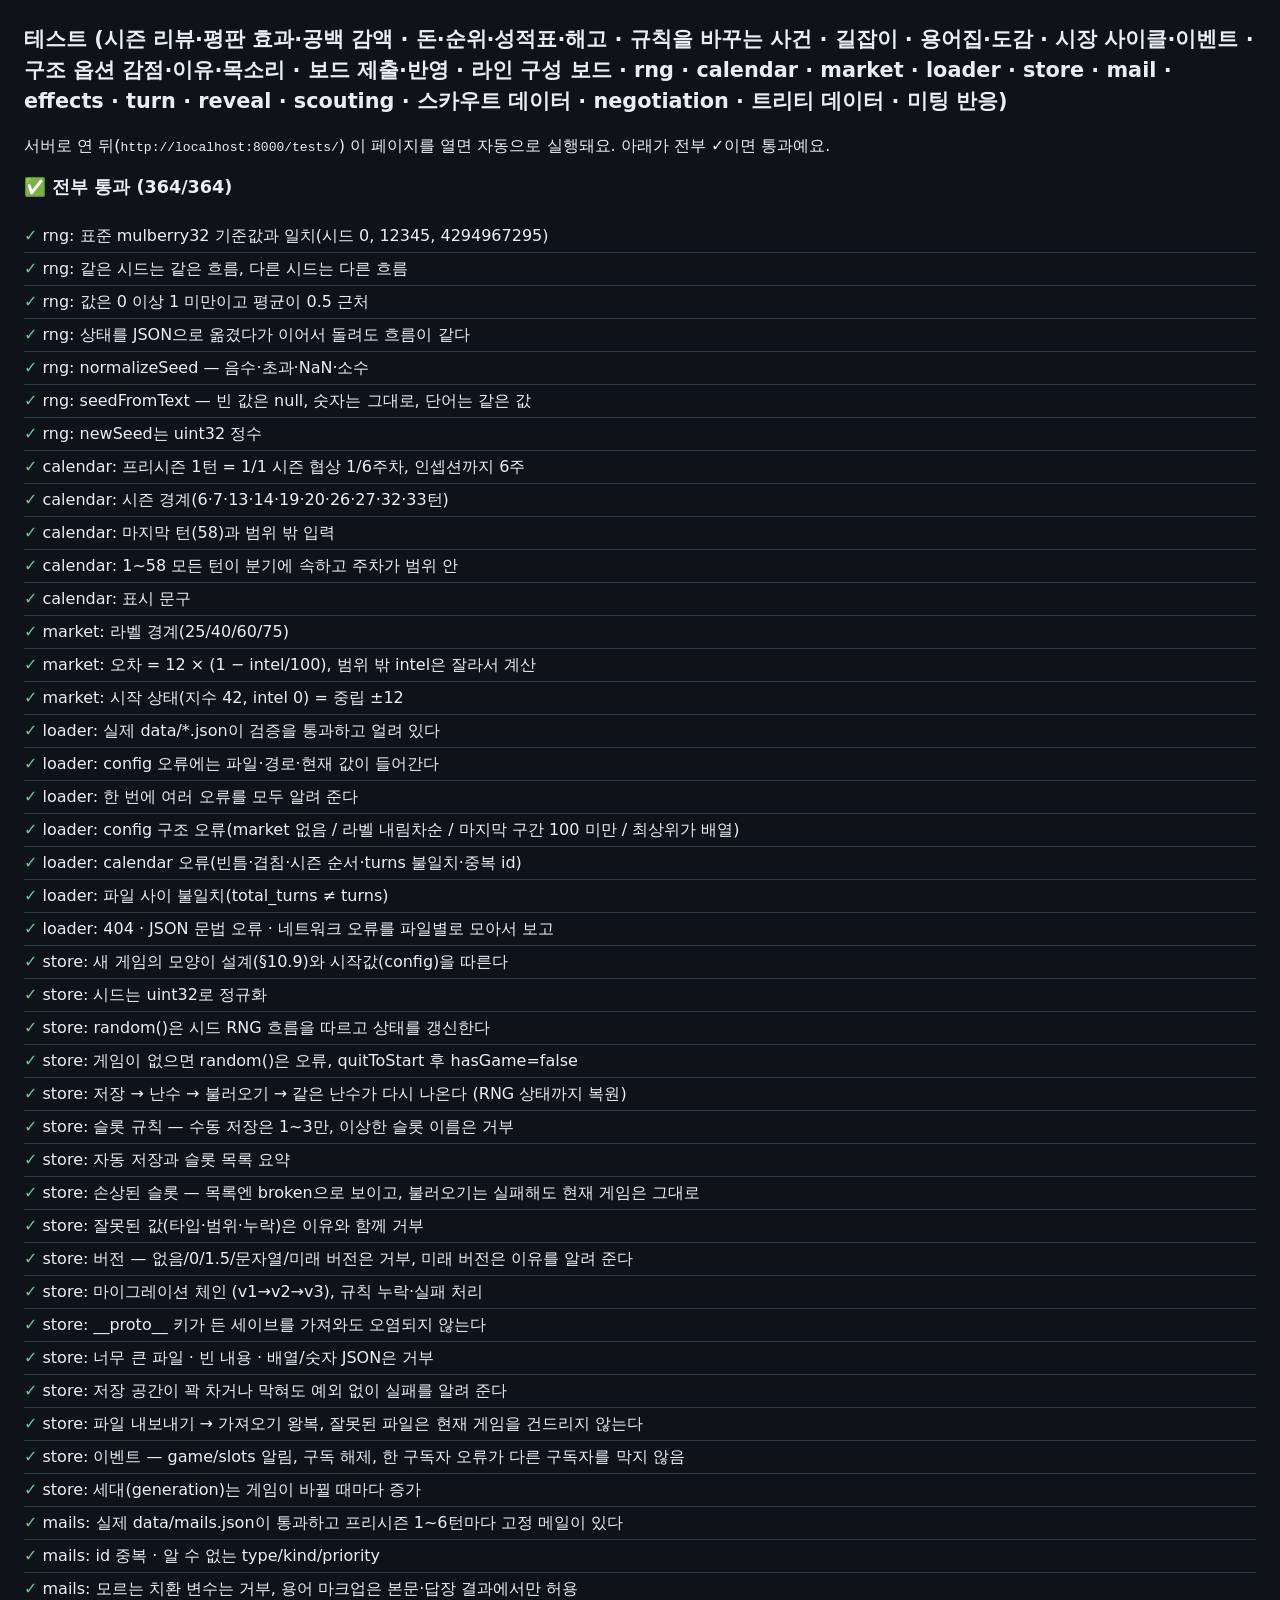
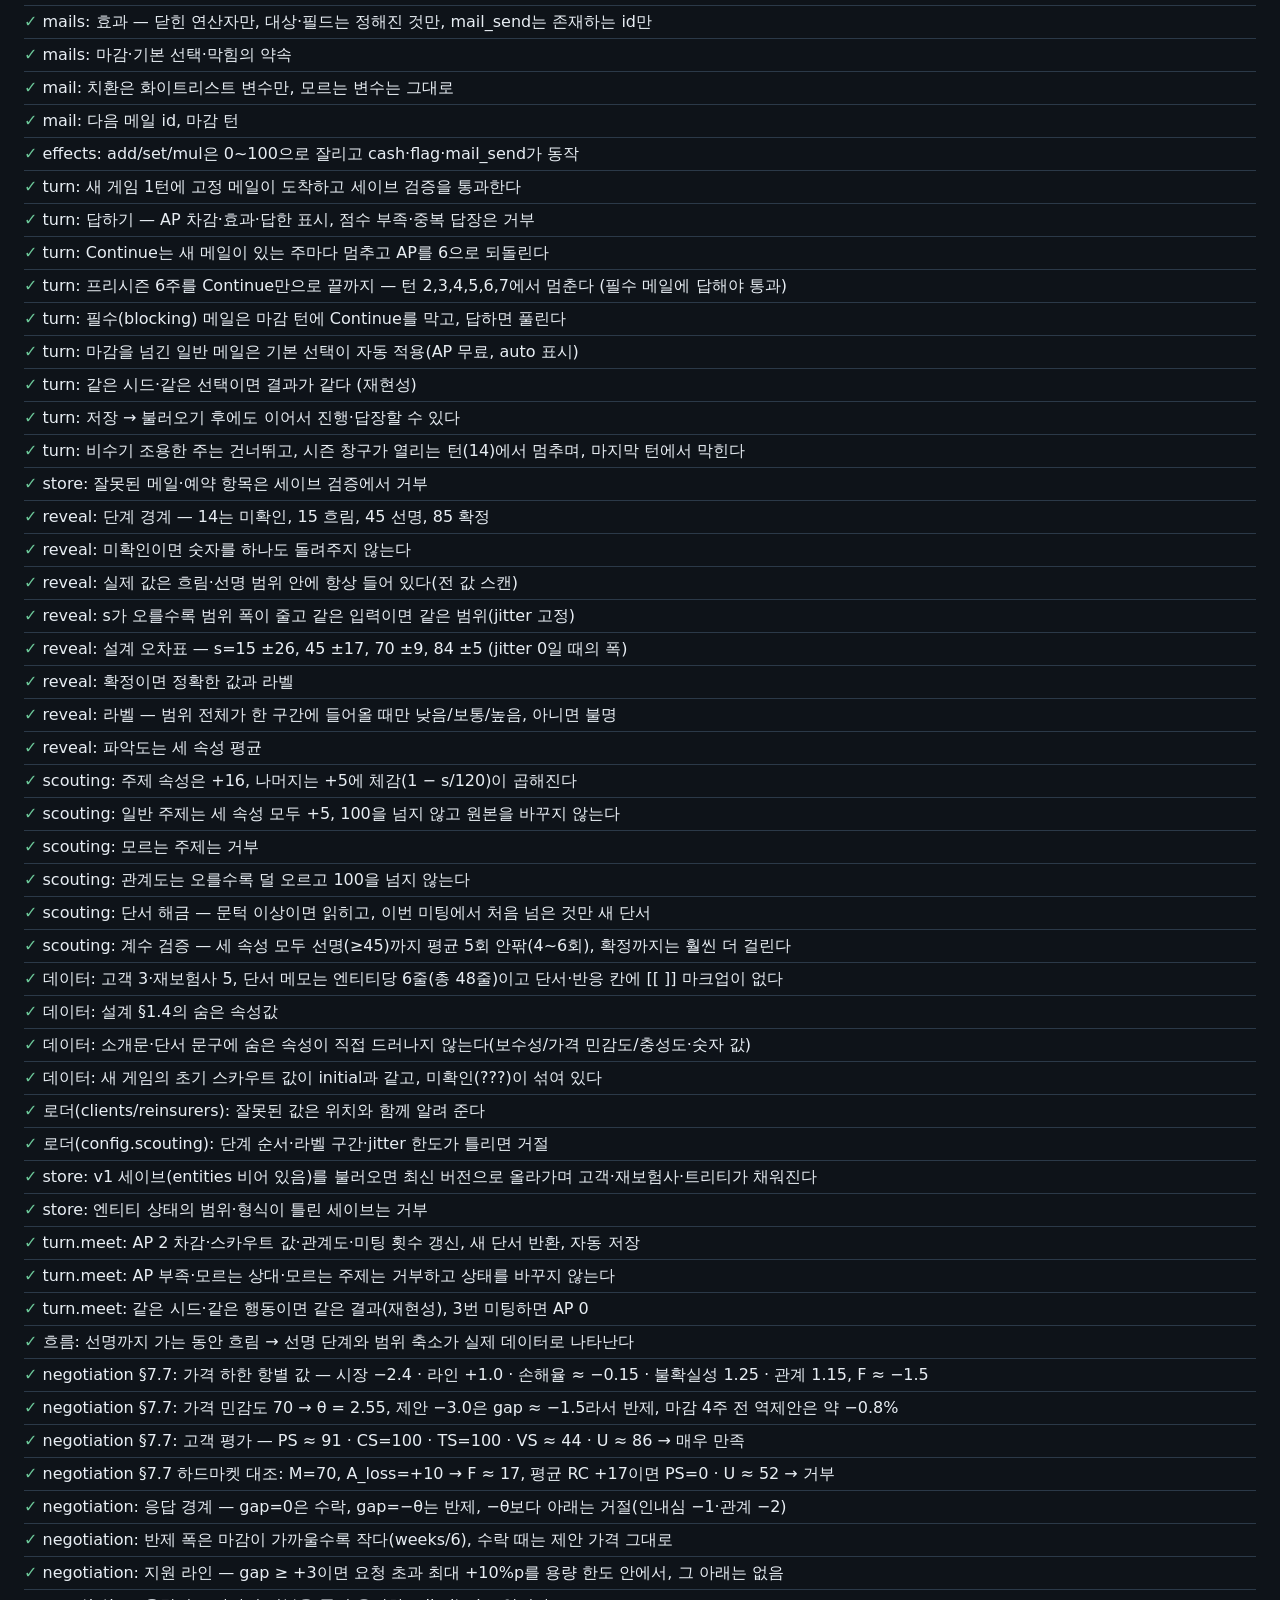
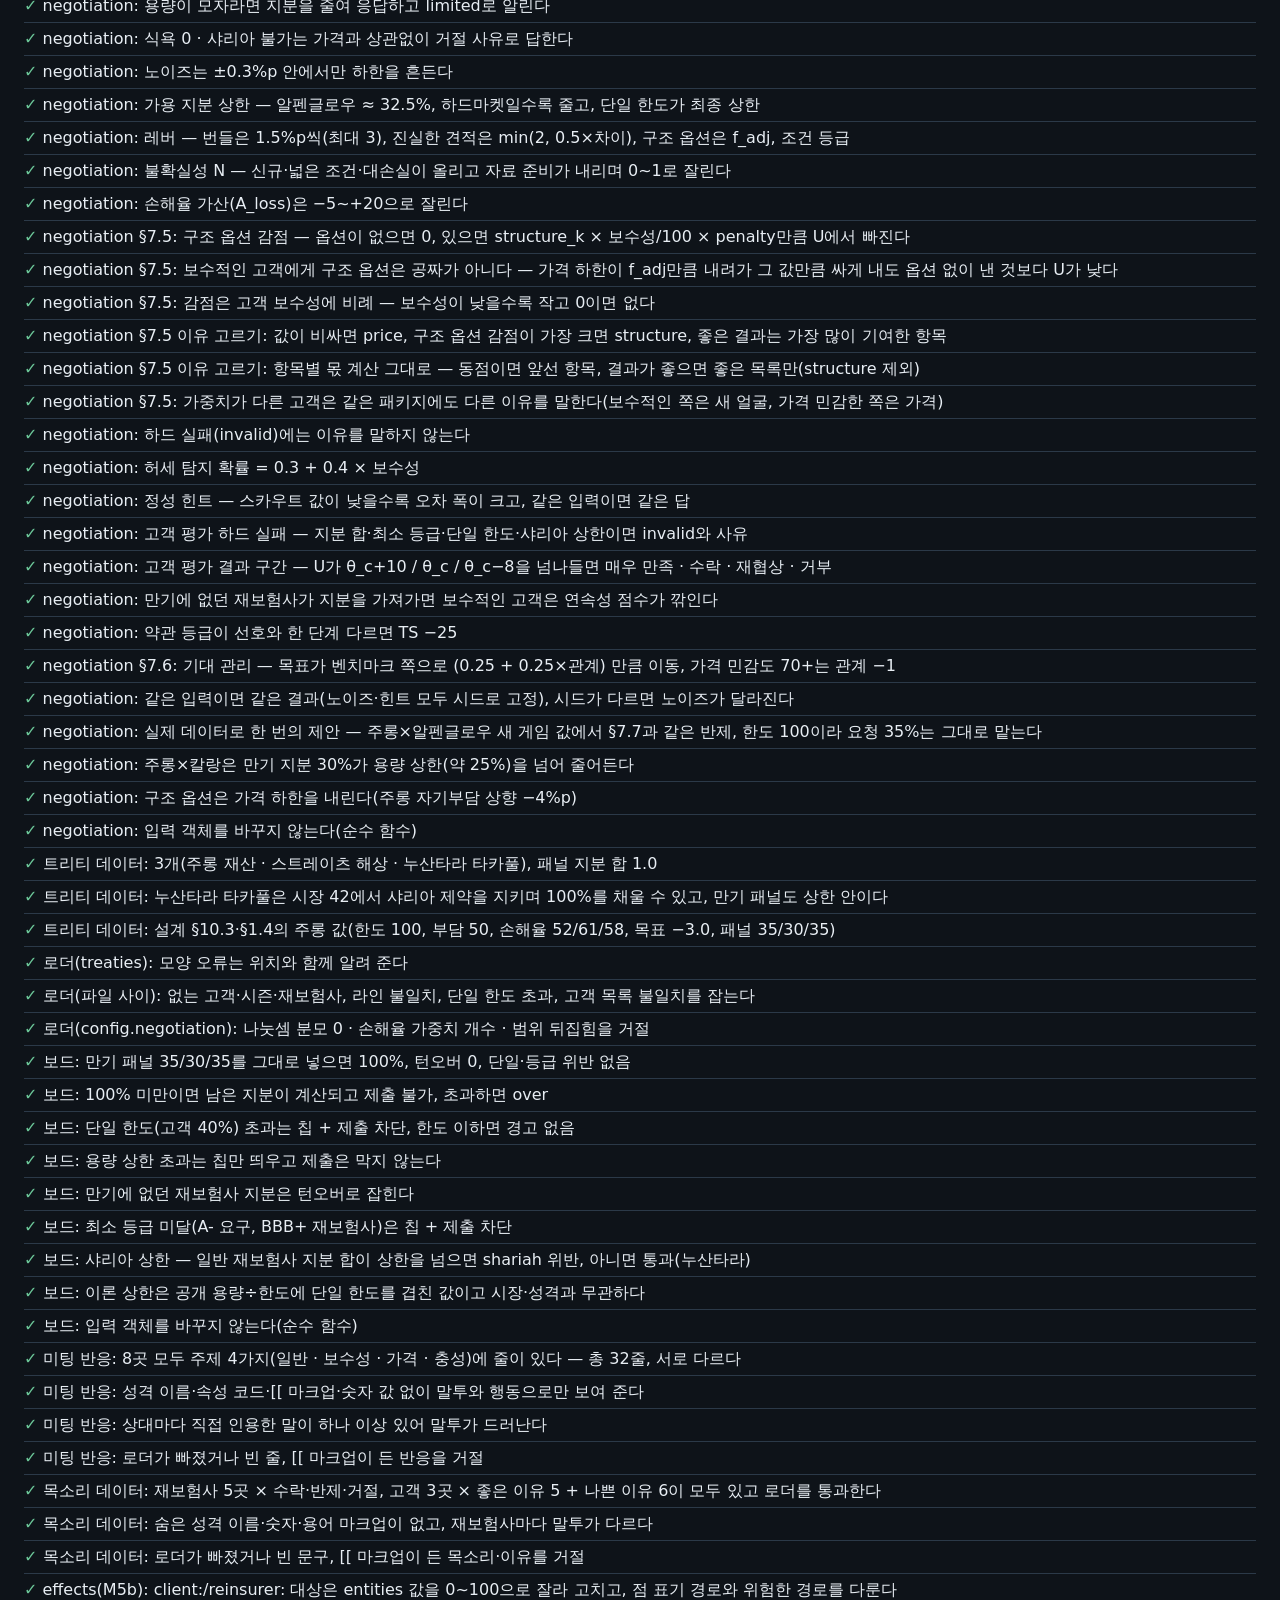
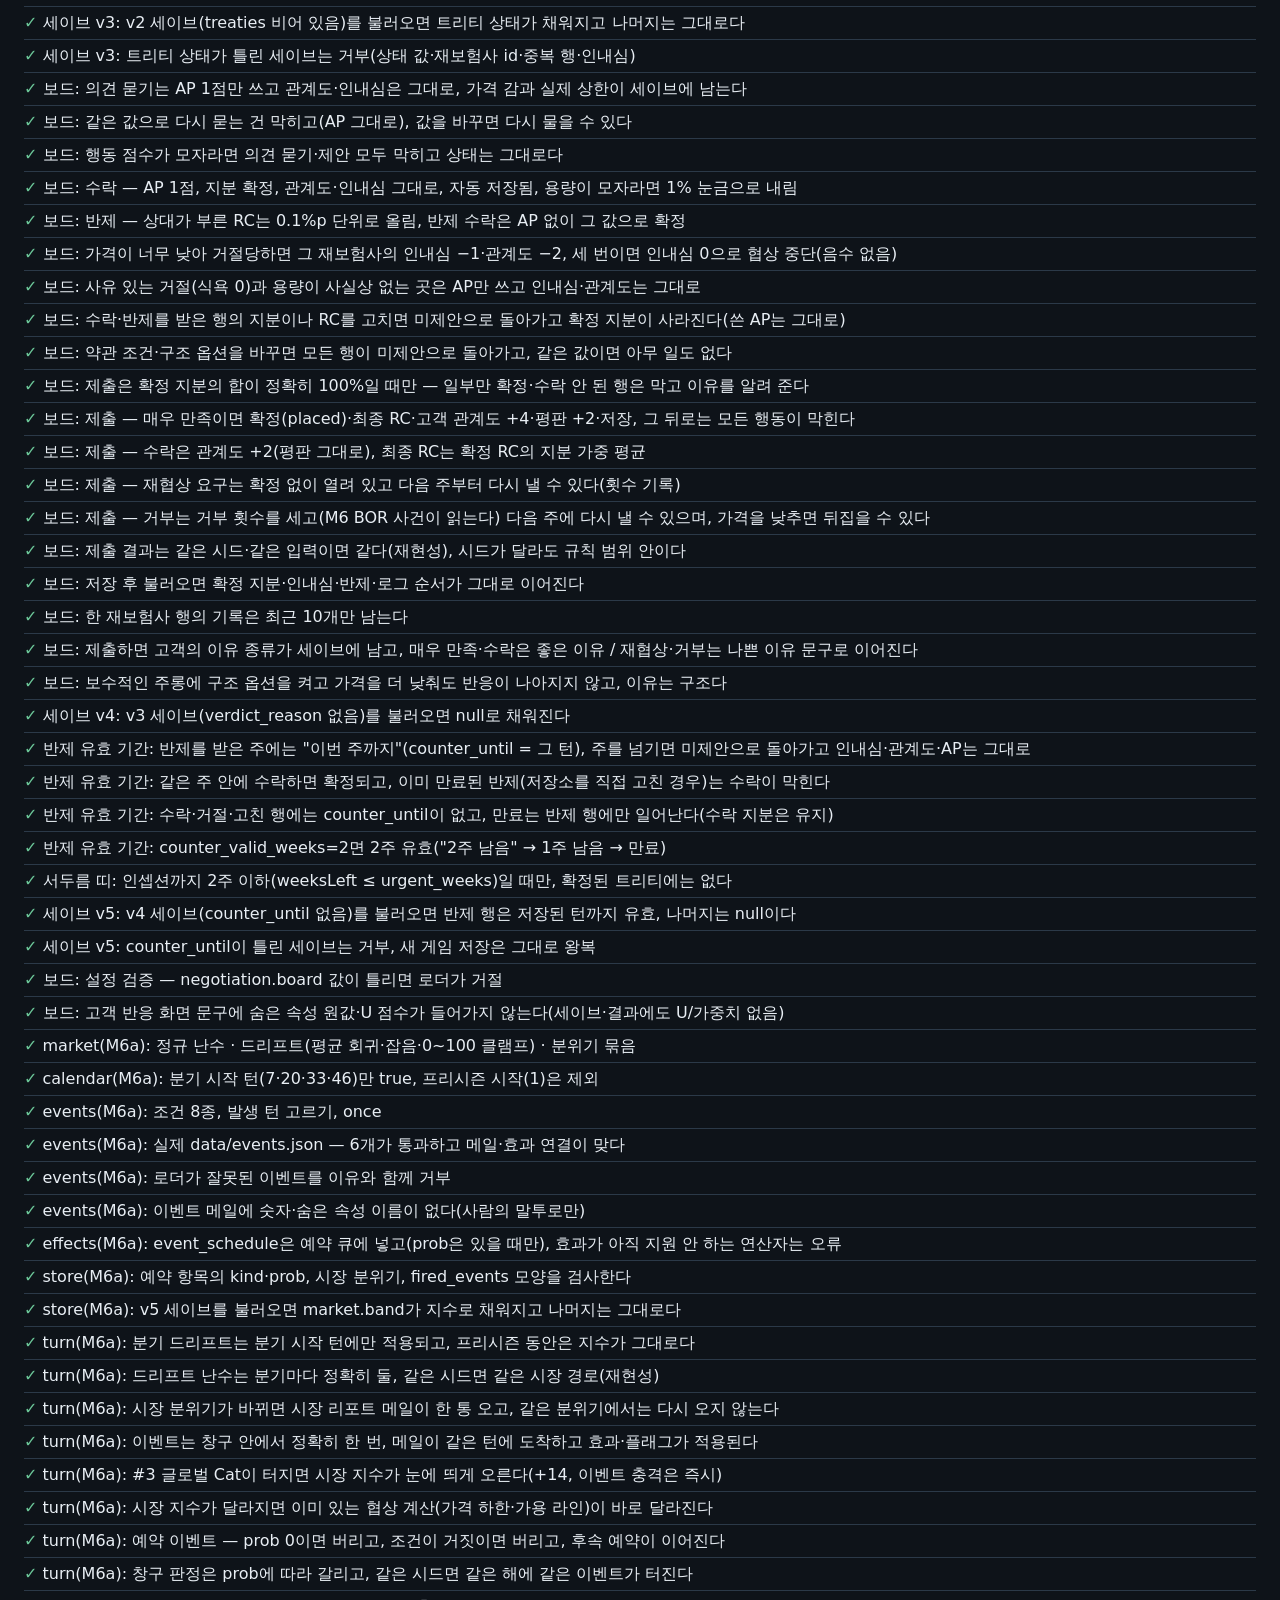
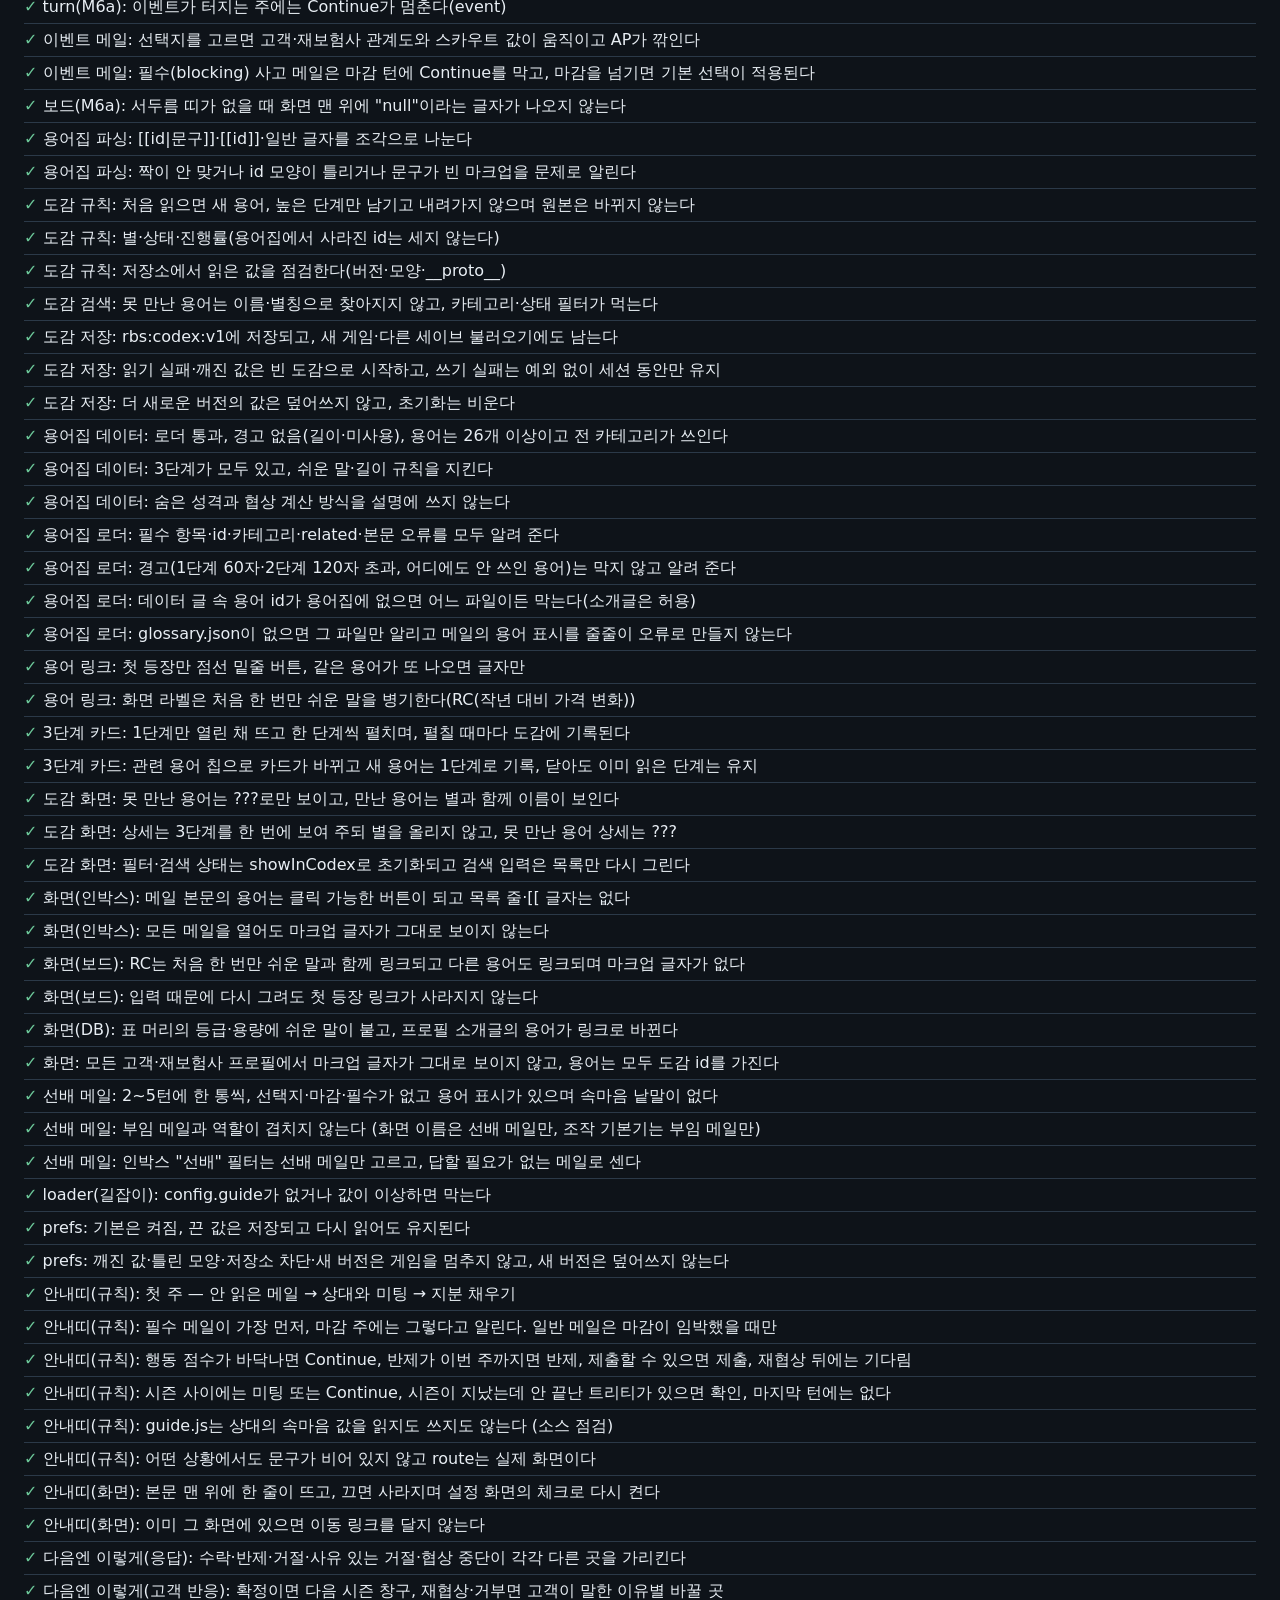
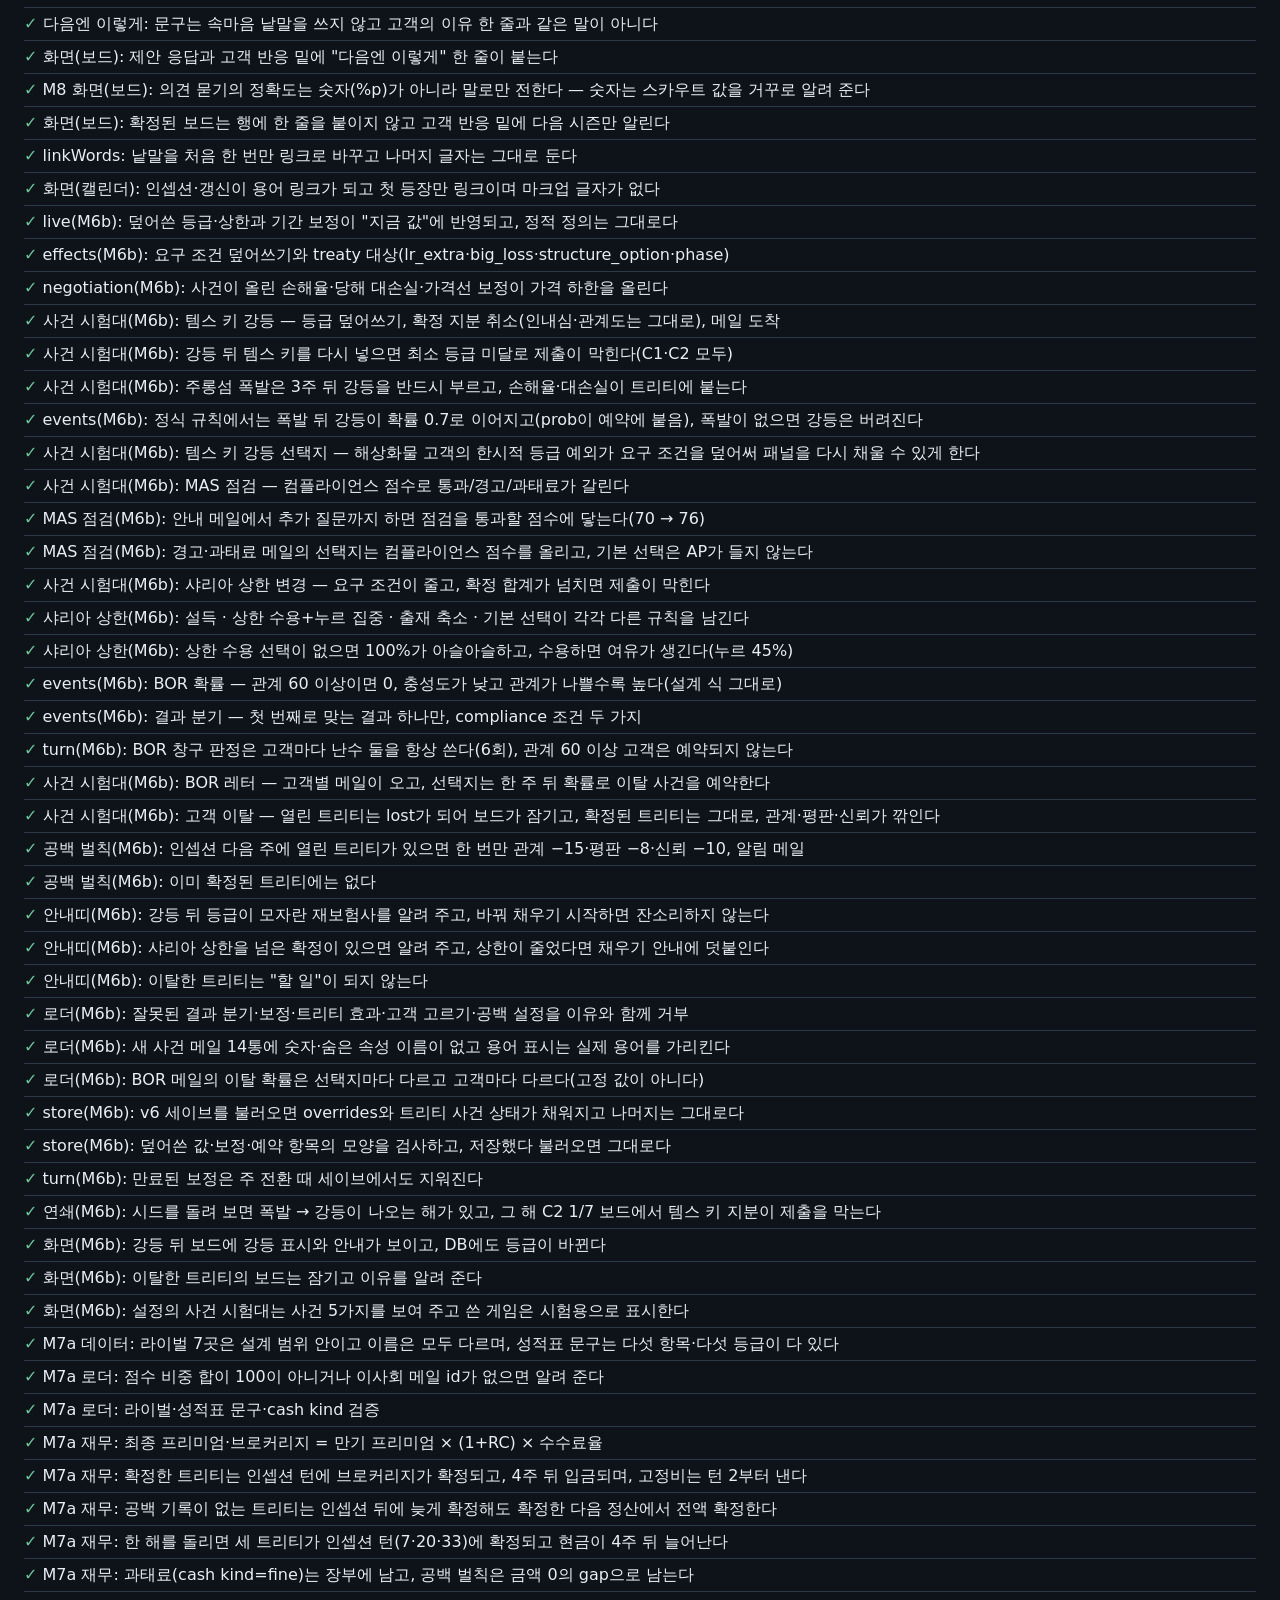
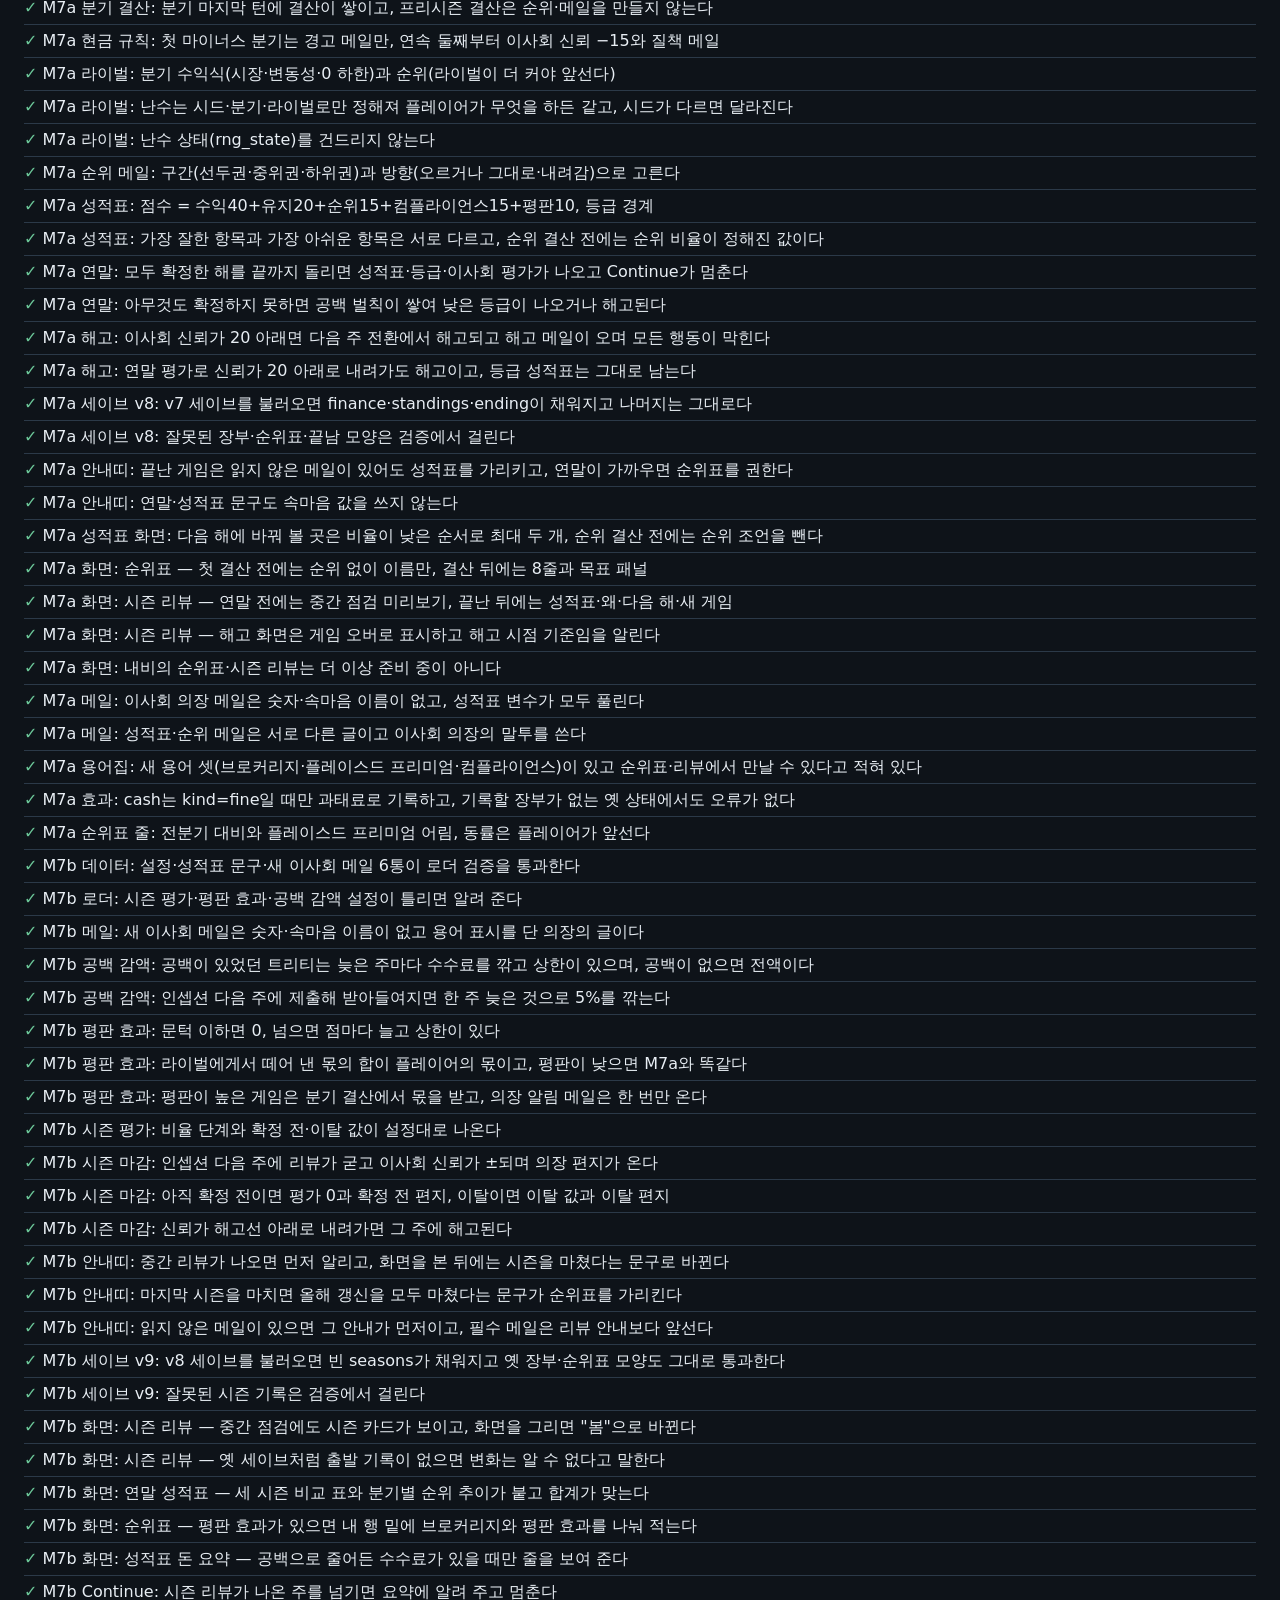
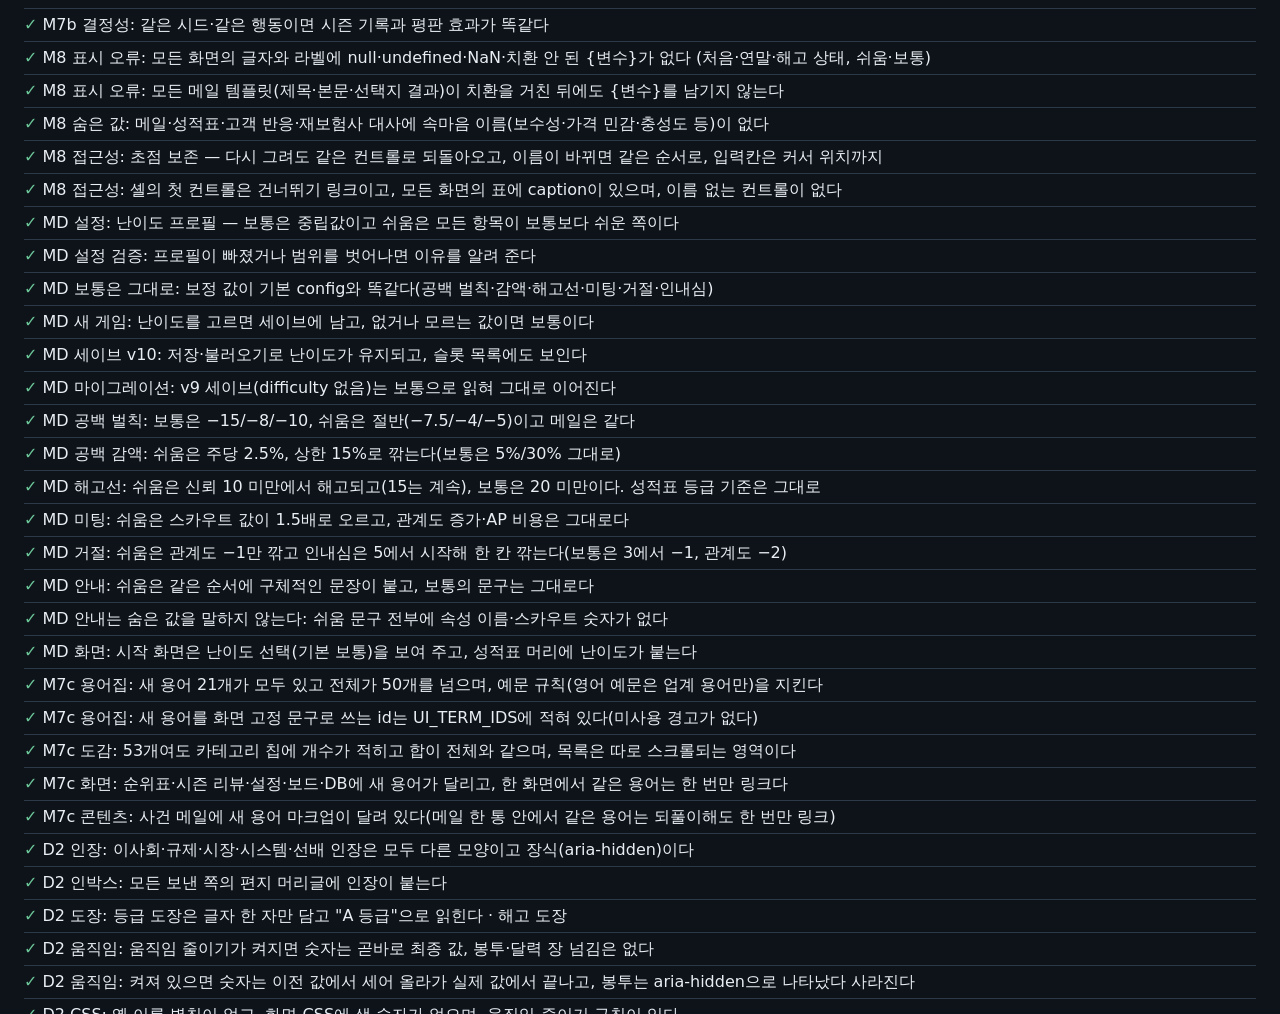
==== commit f2799891: "feat(D2): 나머지 화면을 새 토큰으로, 발신자 인장 5종, 등급 도장, 작은 움직임, 옛 별칭 삭제 Co-Authored-By: Claude Sonnet 5.5 <norep" ====
--- a/tests/index.html
+++ b/tests/index.html
@@ -1931,10 +1931,10 @@
           check(!dlg.textContent.includes(data.glossary.find((t) => t.id === 'gl_line').level2_ko), '2단계는 아직 숨김');
           check(host.textContent.includes(`새 용어 수집! (1/${data.glossary.length})`), host.textContent);
           eq(gl.getCodex().entries.gl_line.levels, 1);
-          const step = () => [...dlg.querySelectorAll('button')].find((b) => /보기 ▾$/.test(b.textContent));
-          eq(step().textContent, '비유 보기 ▾'); step().click();
+          const step = () => [...dlg.querySelectorAll('button')].find((b) => /보기 ▼$/.test(b.textContent));
+          eq(step().textContent, '비유 보기 ▼'); step().click();
           eq([dlg.querySelectorAll('.term-level').length, gl.getCodex().entries.gl_line.levels], [2, 2]);
-          eq(step().textContent, '실무 표현 보기 ▾'); step().click();
+          eq(step().textContent, '실무 표현 보기 ▼'); step().click();
           eq([dlg.querySelectorAll('.term-level').length, gl.getCodex().entries.gl_line.levels, step()], [3, 3, undefined]);
           check(dlg.querySelector('.term-en-list li'), '영어 예문');
           check(dlg.textContent.includes('게임 속 예시'), '게임 속 예시');
@@ -2270,7 +2270,7 @@
       try {
         for (const row of root.querySelectorAll('.pl-row')) {
           if (!row.querySelector('.pl-resp')) continue;
-          const next = row.querySelector('.pl-next'); check(next && next.textContent.startsWith('다음엔 이렇게 ▸'), '응답 밑 한 줄');
+          const next = row.querySelector('.pl-next'); check(next && next.textContent.startsWith('다음엔 이렇게 →'), '응답 밑 한 줄');
           check(row.querySelector('.pl-resp').compareDocumentPosition(next) & Node.DOCUMENT_POSITION_FOLLOWING, '응답 아래에 있어요');
         }
         const submit = root.querySelector('section[aria-label="제출"]');
@@ -3439,6 +3439,87 @@
       check(find('mail_gap_notice').includes('gl_cover_gap') && find('mail_board_report_a').includes('gl_report_card'), '공백·성적표 메일');
     });
 
+    // ---------- D2: 나머지 화면의 디자인 · 발신자 인장 · 작은 움직임 ----------
+    const sealsMod = await import('../js/ui/seals.js');
+    const motionMod = await import('../js/ui/motion.js');
+    const withMedia = async (reduce, fn) => {
+      const orig = window.matchMedia;
+      window.matchMedia = (q) => ({ matches: /reduce/.test(q) ? reduce : false, media: q, addEventListener() {}, removeEventListener() {} });
+      try { return await fn(); } finally { window.matchMedia = orig; }
+    };
+    test('D2 인장: 이사회·규제·시장·시스템·선배 인장은 모두 다른 모양이고 장식(aria-hidden)이다', () => {
+      const kinds = ['board', 'regulator', 'market', 'system', 'mentor'];
+      const shapes = new Set();
+      for (const k of kinds) {
+        const id = sealsMod.senderSealId(k); check(id === `sender_${k}`, k);
+        const el = sealsMod.sealFor(id, { size: 56 });
+        eq(el.getAttribute('aria-hidden'), 'true'); check(el.classList.contains(`seal-sender-${k}`), `${k} 색 클래스`);
+        shapes.add(el.outerHTML);
+      }
+      eq(shapes.size, 5, '인장마다 모양이 달라요');
+      eq(sealsMod.senderSealId('client'), null); eq(sealsMod.senderSealId('reinsurer'), null);
+    });
+    test('D2 인박스: 모든 보낸 쪽의 편지 머리글에 인장이 붙는다', async () => {
+      const { renderInbox } = await import('../js/ui/inbox.js');
+      startScreens();
+      const s = store.getState();
+      const seen = new Set(s.mails.map((m) => mailLib.findTemplate(data.mails, m.template).from.kind));
+      const wanted = ['board', 'regulator', 'market', 'system', 'mentor'].filter((k) => !seen.has(k));
+      for (const k of wanted) { const t = data.mails.find((m) => m.from.kind === k); s.mails.push({ id: `mail_d2_${k}`, template: t.id, turn: s.turn, read: false, answered: null, auto: false, deadline_turn: null, vars: {} }); }
+      const root = renderInbox(); document.body.append(root);
+      try {
+        for (const k of ['board', 'regulator', 'market', 'system', 'mentor']) {
+          const idx = [...root.querySelectorAll('.mail-tr')].length; check(idx > 0);
+          const row = [...root.querySelectorAll('.mail-tr')].find((tr) => tr.querySelector('.seal-sender-' + k));
+          check(row, `목록에 ${k} 인장`);
+        }
+        check(root.querySelector('.letterhead .seal'), '편지 머리글 인장');
+        check(!root.querySelector('.seal-dot'), '옛 점 표시가 남아 있지 않아요');
+      } finally { root.remove(); }
+    });
+    test('D2 도장: 등급 도장은 글자 한 자만 담고 "A 등급"으로 읽힌다 · 해고 도장', () => {
+      for (const g of ['S', 'A', 'B', 'C', 'D']) {
+        const el = sealsMod.gradeStampEl(g);
+        eq(el.textContent, g); eq(el.getAttribute('aria-label'), `${g} 등급`); eq(el.getAttribute('role'), 'img');
+        check(el.classList.contains('grade-letter') && el.classList.contains('stamp'), g);
+      }
+      const f = sealsMod.stampEl('fired'); check(f && f.textContent === '해고' && f.getAttribute('aria-hidden') === 'true');
+    });
+    test('D2 움직임: 움직임 줄이기가 켜지면 숫자는 곧바로 최종 값, 봉투·달력 장 넘김은 없다', async () => {
+      await withMedia(true, async () => {
+        eq(motionMod.reducedMotion(), true);
+        const el = document.createElement('span'); motionMod.resetShown('t1');
+        motionMod.countUp(el, 't1', 10, (n) => `$${Math.round(n)}`); motionMod.countUp(el, 't1', 90, (n) => `$${Math.round(n)}`);
+        eq(el.textContent, '$90', '즉시 최종 값');
+        eq(motionMod.arriveEnvelope(), null); eq(document.querySelector('.envelope-fly'), null);
+        const d = document.createElement('dd'); motionMod.flipDate(d); check(!d.classList.contains('is-flip'));
+      });
+    });
+    test('D2 움직임: 켜져 있으면 숫자는 이전 값에서 세어 올라가 실제 값에서 끝나고, 봉투는 aria-hidden으로 나타났다 사라진다', async () => {
+      await withMedia(false, async () => {
+        const el = document.createElement('span'); document.body.append(el); motionMod.resetShown('t2');
+        try {
+          motionMod.countUp(el, 't2', 10, (n) => String(Math.round(n))); eq(el.textContent, '10', '처음은 움직이지 않아요');
+          motionMod.countUp(el, 't2', 50, (n) => String(Math.round(n))); check(Number(el.textContent) < 50, `시작은 이전 값 근처 ${el.textContent}`);
+          await new Promise((r) => setTimeout(r, 900)); eq(el.textContent, '50', '끝난 값은 실제 값');
+          motionMod.countUp(el, 't2', 50, (n) => String(Math.round(n))); eq(el.textContent, '50', '같은 값이면 그대로');
+          motionMod.countUp(el, 't2', 77, String, { from: 0 }); await new Promise((r) => setTimeout(r, 900)); eq(el.textContent, '77', 'from을 주면 거기서 센다');
+        } finally { el.remove(); }
+        const env = motionMod.arriveEnvelope(); check(env && env.getAttribute('aria-hidden') === 'true' && env.querySelector('svg.envelope'), '봉투');
+        env.remove();
+        const d = document.createElement('dd'); motionMod.flipDate(d); check(d.classList.contains('is-flip'));
+      });
+    });
+    test('D2 CSS: 옛 이름 별칭이 없고, 화면 CSS에 색 숫자가 없으며, 움직임 줄이기 규칙이 있다', async () => {
+      const [base, scr] = await Promise.all(['../css/base.css', '../css/screens.css'].map((u) => fetch(u).then((r) => r.text())));
+      const old = /var\(--(bg|bg-elev|bg-elev-2|border|text|text-dim|accent|accent-ink|danger|radius|gap|pad|font|mono)\)/;
+      check(!old.test(base) && !old.test(scr), '옛 이름을 쓰는 곳이 남아 있어요');
+      check(!/--(bg|bg-elev|bg-elev-2|border|text|text-dim|accent|accent-ink|danger|radius|gap|pad|font|mono)\s*:/.test(base), '별칭 정의가 남아 있어요');
+      check(!/#[0-9a-fA-F]{3,8}\b|rgba?\(/.test(scr), 'screens.css에 색 숫자');
+      check(/prefers-reduced-motion:\s*reduce/.test(base) && /animation:\s*none\s*!important/.test(base), '움직임 줄이기 규칙');
+      check(!/prefers-color-scheme:\s*dark/.test(base + scr), '어두운 테마 금지');
+    });
+
     const failures = [];
     const startupFailed = !loaded.ok;
 
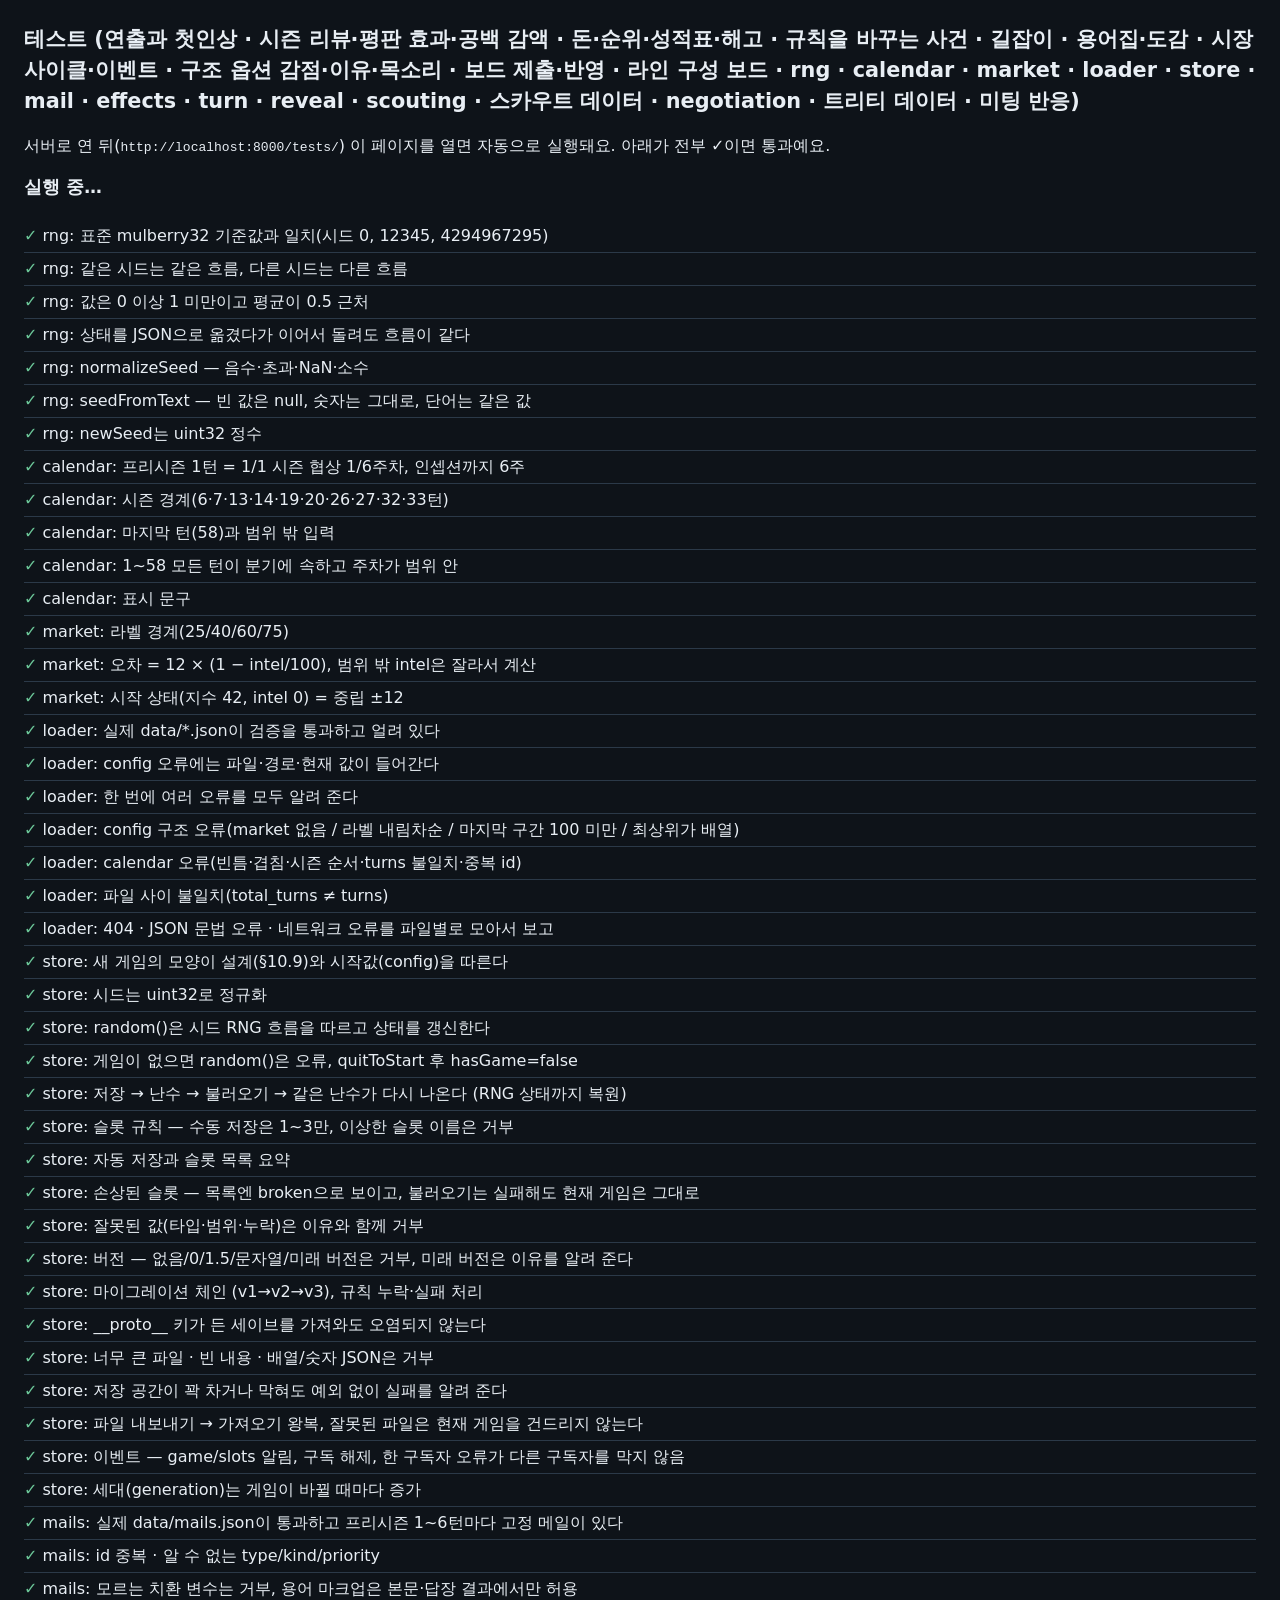
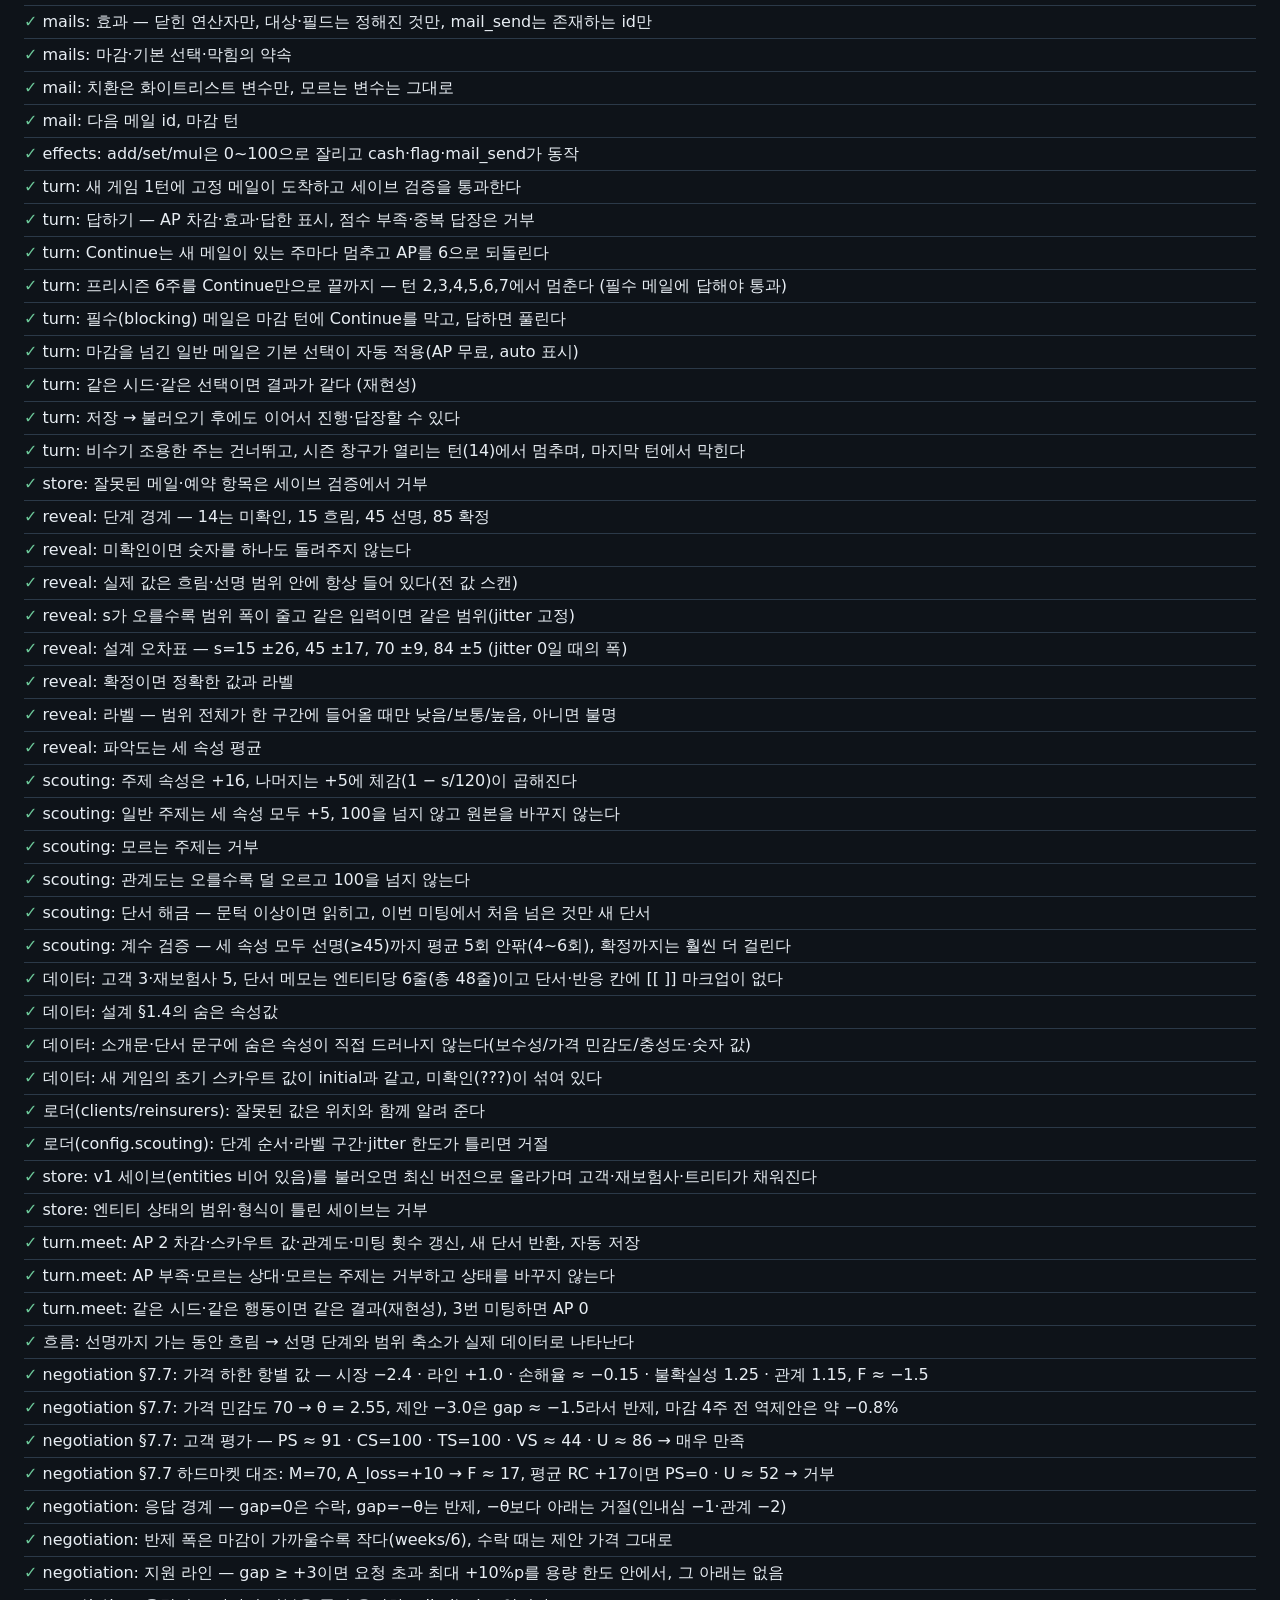
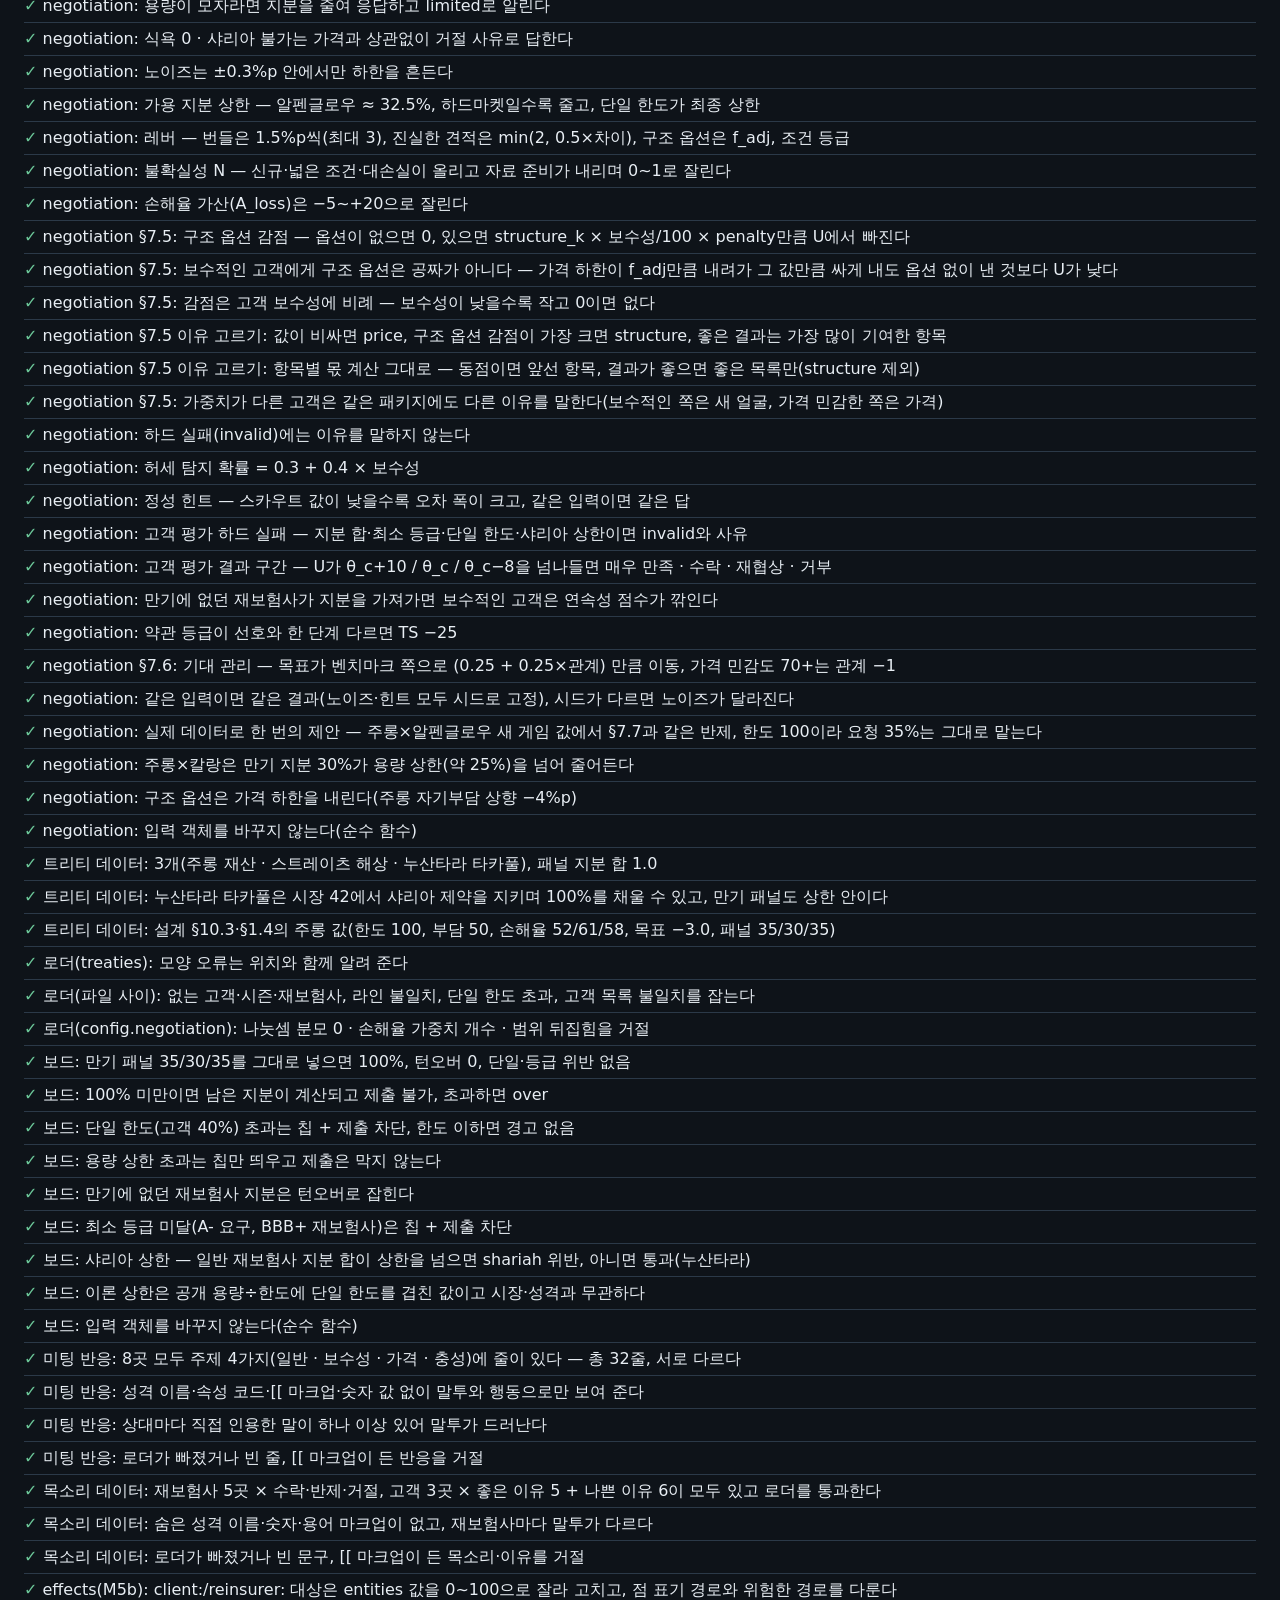
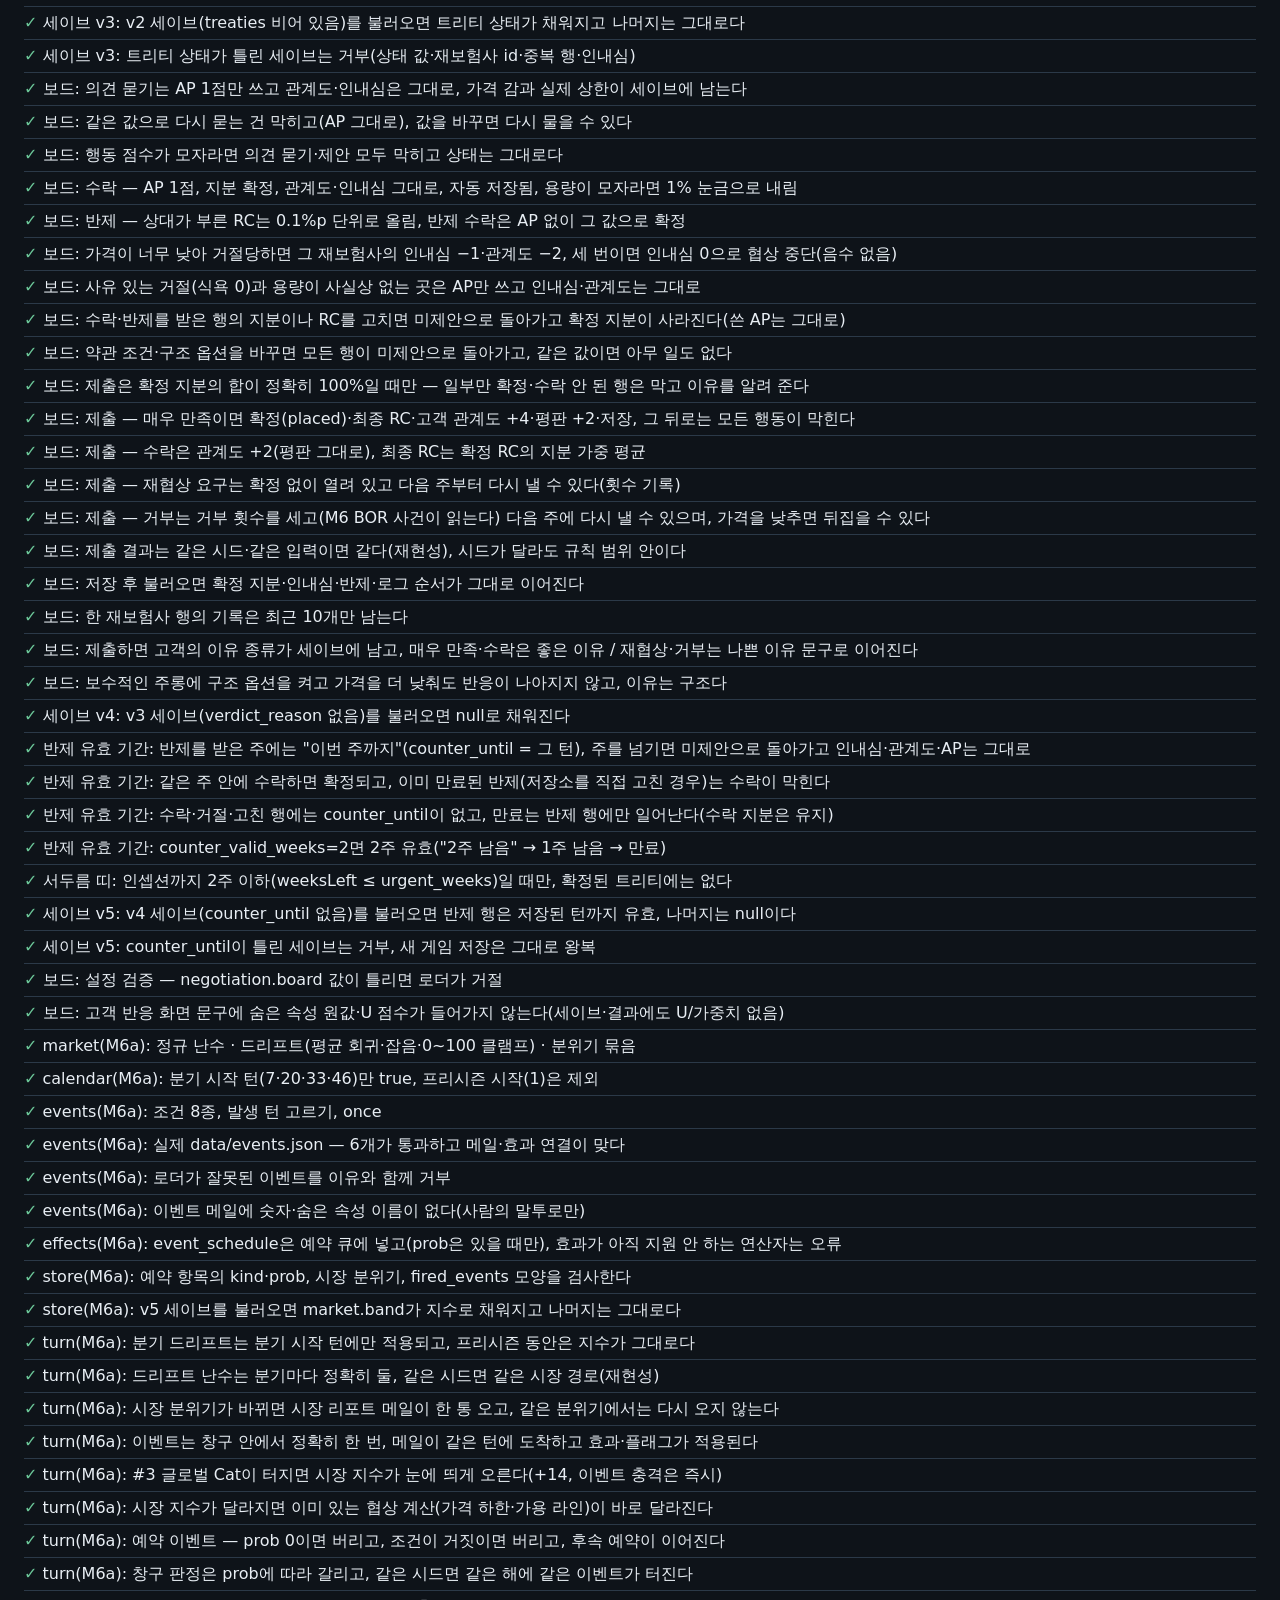
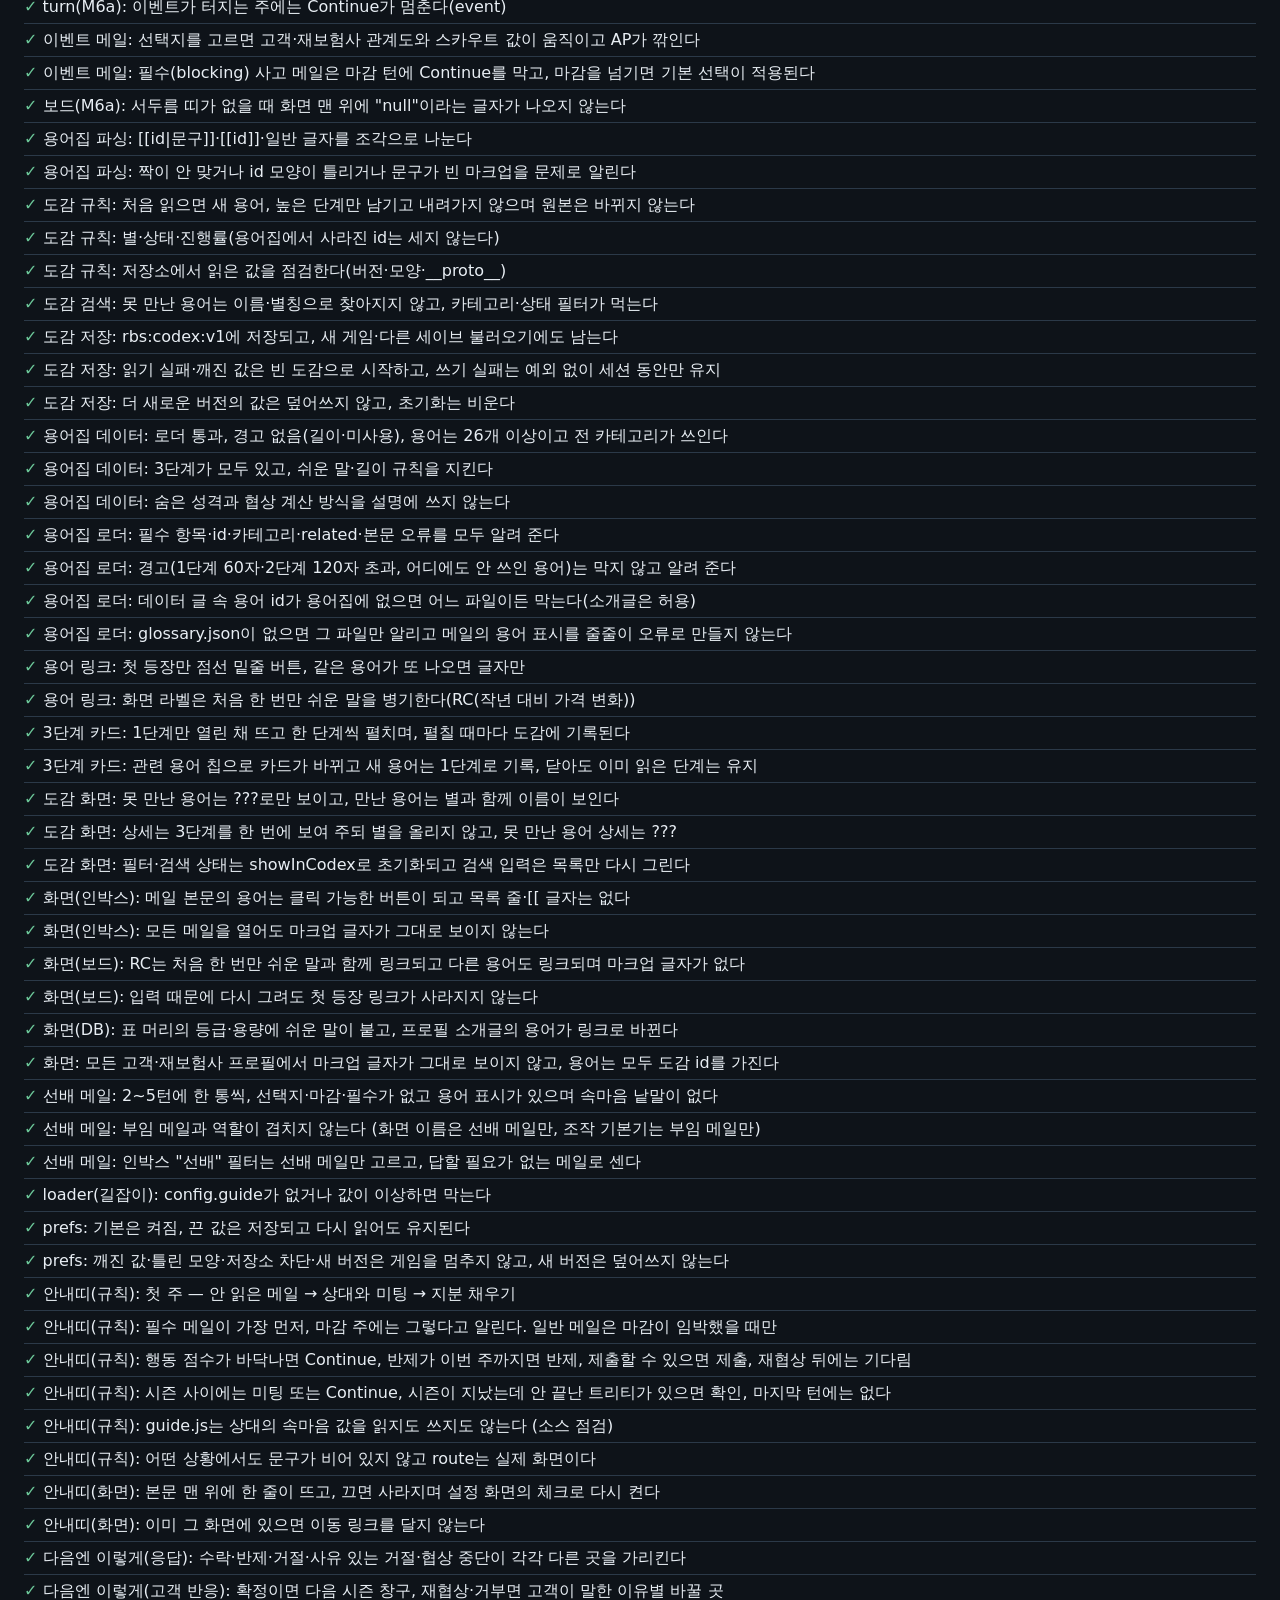
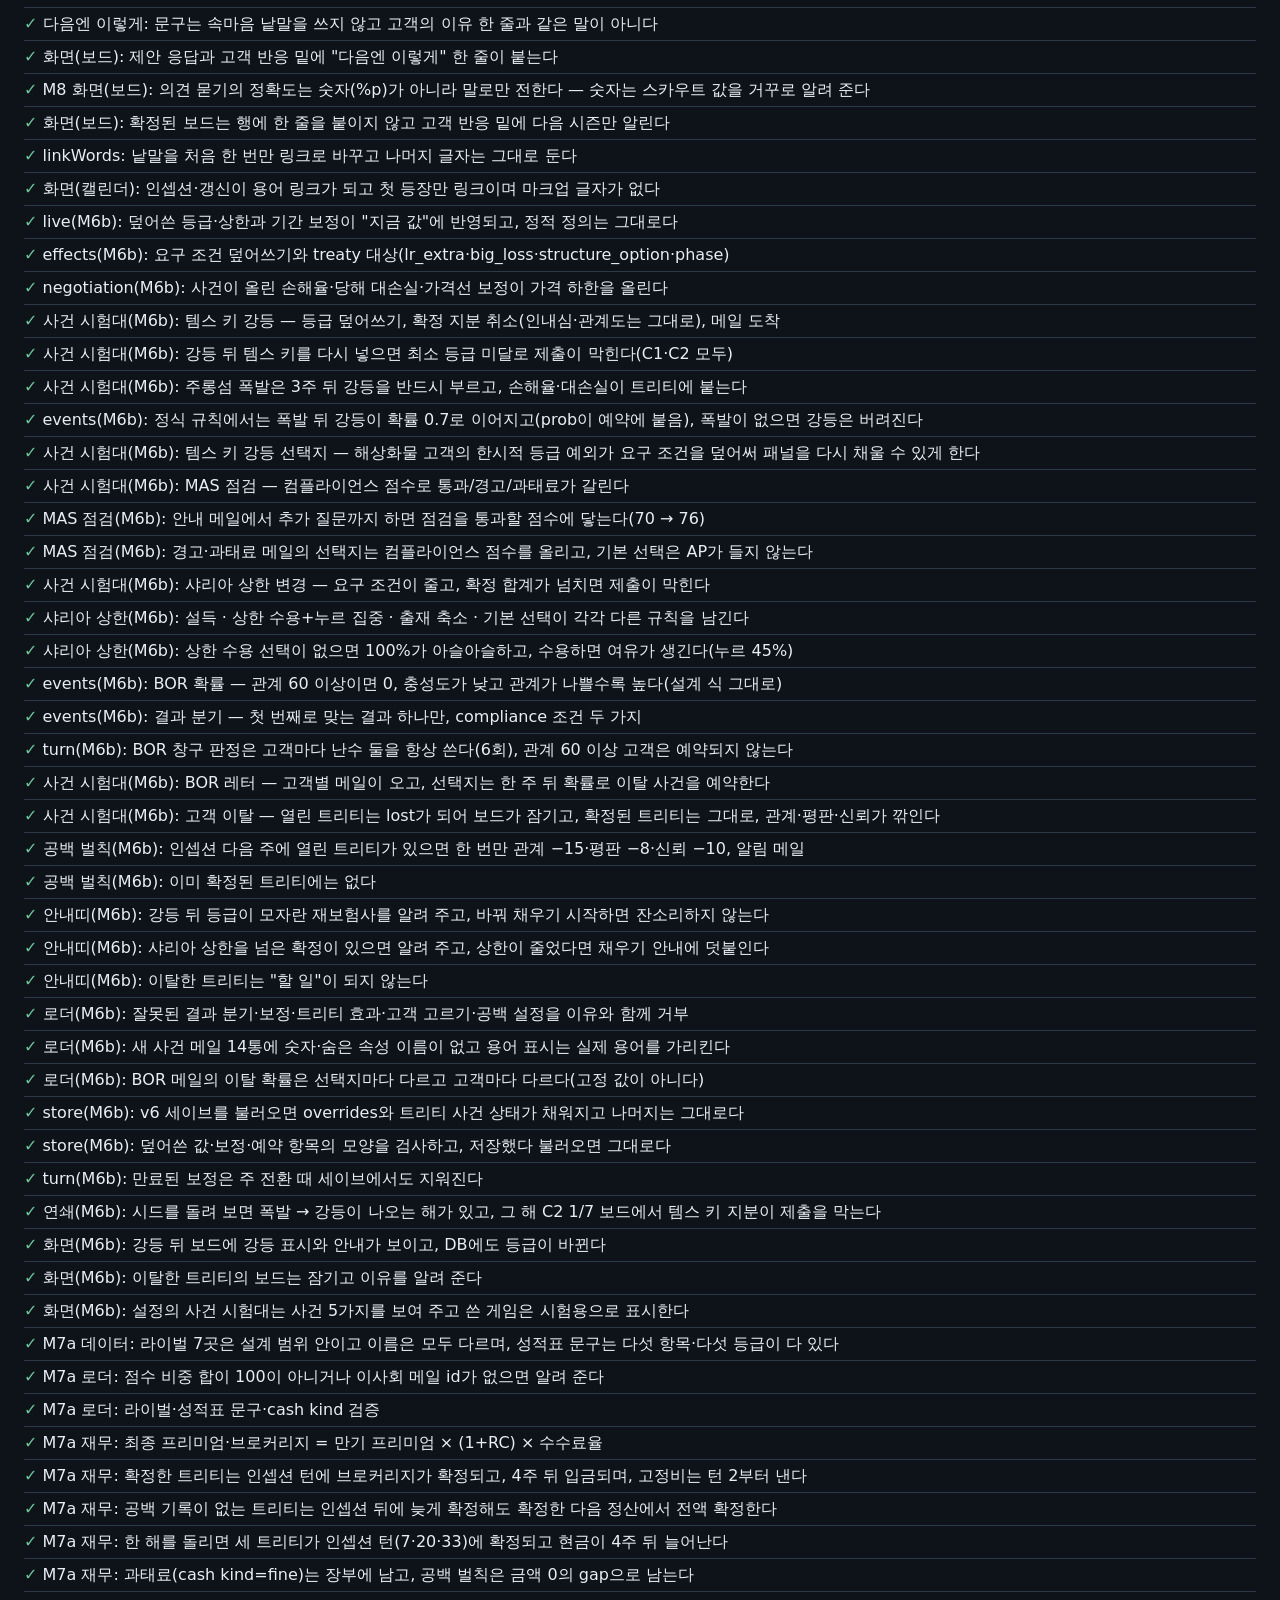
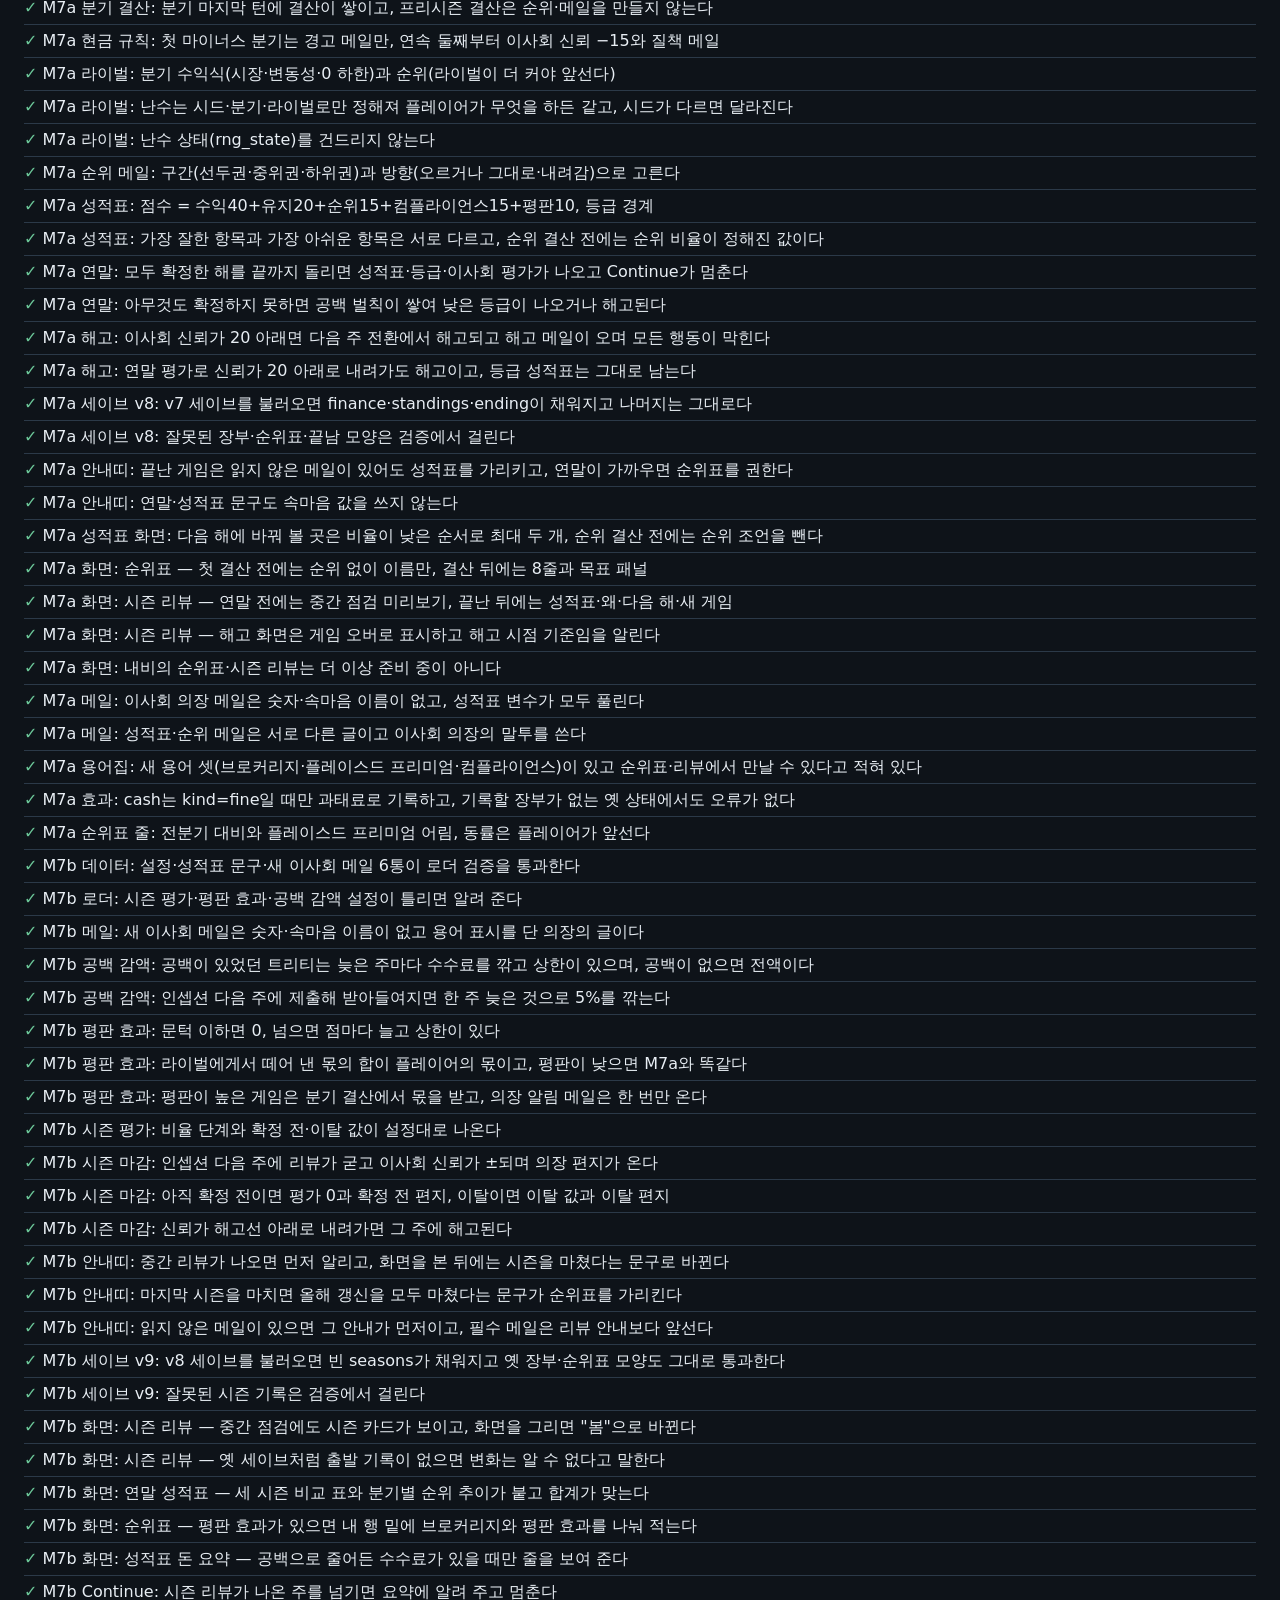
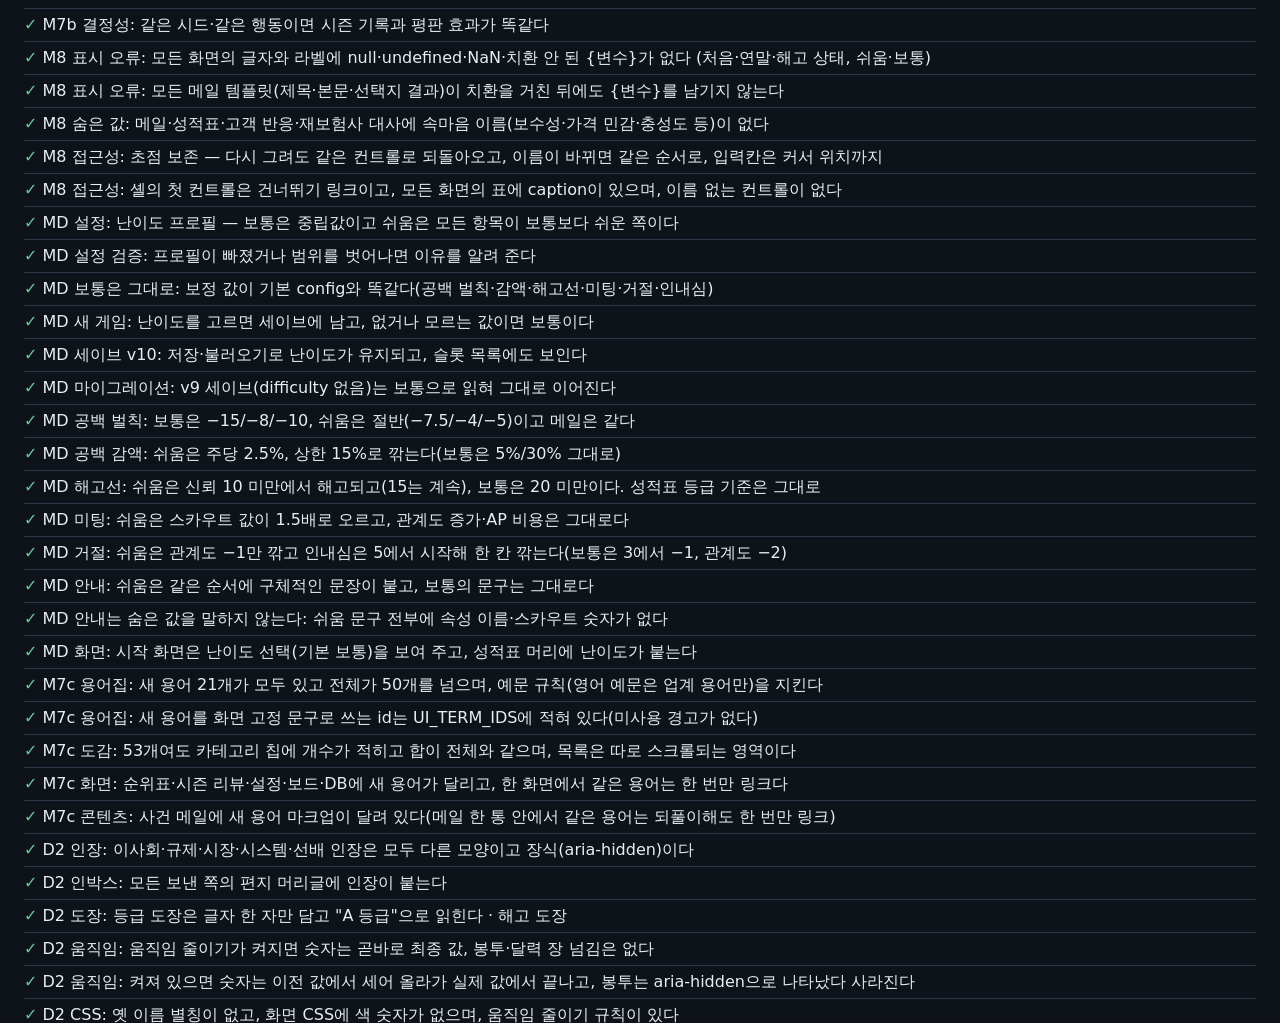
==== commit 33f3e9fd: "feat(D3): 결과 봉투 열기, 연말·해고 도장, 박스 표지 시작 화면, 인내심 동전·행동 점수 토큰, 효과음 규칙·계산·세이브 구조는 그대로(표시만 늦춘다). 설정은 rbs:" ====
--- a/tests/index.html
+++ b/tests/index.html
@@ -17,7 +17,7 @@
   </style>
 </head>
 <body>
-  <h1>테스트 (시즌 리뷰·평판 효과·공백 감액 · 돈·순위·성적표·해고 · 규칙을 바꾸는 사건 · 길잡이 · 용어집·도감 · 시장 사이클·이벤트 · 구조 옵션 감점·이유·목소리 · 보드 제출·반영 · 라인 구성 보드 · rng · calendar · market · loader · store · mail · effects · turn · reveal · scouting · 스카우트 데이터 · negotiation · 트리티 데이터 · 미팅 반응)</h1>
+  <h1>테스트 (연출과 첫인상 · 시즌 리뷰·평판 효과·공백 감액 · 돈·순위·성적표·해고 · 규칙을 바꾸는 사건 · 길잡이 · 용어집·도감 · 시장 사이클·이벤트 · 구조 옵션 감점·이유·목소리 · 보드 제출·반영 · 라인 구성 보드 · rng · calendar · market · loader · store · mail · effects · turn · reveal · scouting · 스카우트 데이터 · negotiation · 트리티 데이터 · 미팅 반응)</h1>
   <p>서버로 연 뒤(<code>http://localhost:8000/tests/</code>) 이 페이지를 열면 자동으로 실행돼요. 아래가 전부 ✓이면 통과예요.</p>
   <div id="summary">실행 중…</div>
   <ul id="results"></ul>
@@ -3520,6 +3520,177 @@
       check(!/prefers-color-scheme:\s*dark/.test(base + scr), '어두운 테마 금지');
     });
 
+    // ---------- D3: 연출과 첫인상 — 봉투 열기 · 도장 · 표지 · 동전/토큰 · 효과음 · 연출 줄이기 ----------
+    const ceremony = await import('../js/ui/ceremony.js');
+    const soundMod = await import('../js/ui/sound.js');
+    const { renderStart } = await import('../js/ui/start.js');
+    const sleep = (ms) => new Promise((r) => setTimeout(r, ms));
+    test('D3 prefs: 효과음은 기본 꺼짐, 연출 줄이기는 기본 "기기 설정 따름" — 바꾼 칸만 저장하고 새 게임에도 유지, null로 되돌리면 칸이 사라진다', () => {
+      const st = memoryStorage(); prefs.usePrefsStorage(st);
+      eq(prefs.soundOn(), false); eq(prefs.reduceMotionChoice(), null);
+      eq(prefs.setPref('guide_strip', true).ok, true); eq(JSON.parse(st.map.get('rbs:prefs:v1')), { version: 1, guide_strip: true }, '안 바꾼 칸은 저장하지 않아요');
+      check(prefs.setPref('sound', true).ok); check(prefs.setPref('reduce_motion', false).ok);
+      eq(JSON.parse(st.map.get('rbs:prefs:v1')), { version: 1, guide_strip: true, sound: true, reduce_motion: false });
+      prefs.usePrefsStorage(st); eq(prefs.soundOn(), true); eq(prefs.reduceMotionChoice(), false);
+      store.newGame({ seed: 3 }); eq(prefs.soundOn(), true, '새 게임에도 유지');
+      check(prefs.setPref('reduce_motion', null).ok); eq(prefs.reduceMotionChoice(), null);
+      eq('reduce_motion' in JSON.parse(st.map.get('rbs:prefs:v1')), false, 'null이면 칸이 사라져요');
+      check(!prefs.setPref('sound', 'yes').ok && !prefs.setPref('sound', null).ok && !prefs.setPref('guide_strip', null).ok, '틀린 값은 거부');
+      const st2 = memoryStorage(); st2.setItem('rbs:prefs:v1', JSON.stringify({ version: 1, guide_strip: false, sound: 'loud', reduce_motion: 1 }));
+      prefs.usePrefsStorage(st2); eq(prefs.getPrefs().guide_strip, false); eq(prefs.soundOn(), false, '깨진 칸은 기본값'); eq(prefs.reduceMotionChoice(), null);
+      prefs.usePrefsStorage(memoryStorage());
+    });
+    test('D3 연출 줄이기: 직접 고른 값이 OS 설정보다 우선하고, 고르지 않았으면 OS를 따르며, <html>에 알린다', async () => {
+      prefs.usePrefsStorage(memoryStorage());
+      try {
+        await withMedia(true, () => { eq(motionMod.reducedMotion(), true, 'OS가 켜면 켜짐'); prefs.setPref('reduce_motion', false); eq(motionMod.reducedMotion(), false, '직접 끄면 이김'); });
+        prefs.usePrefsStorage(memoryStorage());
+        await withMedia(false, () => { eq(motionMod.reducedMotion(), false); prefs.setPref('reduce_motion', true); eq(motionMod.reducedMotion(), true, '직접 켜면 이김'); });
+        motionMod.syncMotionAttr(); eq(document.documentElement.getAttribute('data-reduce-motion'), 'true');
+        prefs.setPref('reduce_motion', null); motionMod.syncMotionAttr(); eq(document.documentElement.getAttribute('data-reduce-motion'), null, '고르지 않으면 속성이 없다');
+      } finally { prefs.usePrefsStorage(memoryStorage()); document.documentElement.removeAttribute('data-reduce-motion'); }
+    });
+    test('D3 효과음: 꺼져 있으면 아무 소리도 만들지 않고, 켜면 네 가지가 오류 없이 나며, 켜고 끈 값이 저장된다 · 외부 파일·Math.random 없음', async () => {
+      const st = memoryStorage(); prefs.usePrefsStorage(st);
+      eq(soundMod.SOUND_NAMES, ['stamp', 'envelope', 'page', 'alert']);
+      for (const n of soundMod.SOUND_NAMES) eq(soundMod.play(n), false, `꺼짐: ${n}`);
+      check(soundMod.setSoundOn(true).ok); eq(JSON.parse(st.map.get('rbs:prefs:v1')).sound, true);
+      for (const n of soundMod.SOUND_NAMES) eq(soundMod.play(n, { delay: 0.01 }), soundMod.soundAvailable(), `켜짐: ${n}`);
+      eq(soundMod.play('없는 소리'), false);
+      check(soundMod.setSoundOn(false).ok); eq(prefs.soundOn(), false); eq(soundMod.play('stamp'), false, '끄면 다시 조용');
+      const src = await fetch('../js/ui/sound.js').then((r) => r.text());
+      check(!/Math\.random|fetch\(|https?:|\.(mp3|wav|ogg|m4a)\b|new Audio\(|<audio/.test(src), '외부 파일·주소·Math.random이 없어요');
+      prefs.usePrefsStorage(memoryStorage());
+    });
+    test('D3 봉투 열기: 연출 줄이기면 곧바로 실행하고 잠그지 않는다', async () => {
+      startScreens(); ceremony.reset(); prefs.usePrefsStorage(memoryStorage());
+      await withMedia(true, () => {
+        let doneWith = null;
+        const res = ceremony.run('k', 5000, () => ({ ok: true, v: 1 }), (r) => { doneWith = r; });
+        eq(res, { ok: true, v: 1 }); eq(doneWith, { ok: true, v: 1 }, '곧바로 알림'); eq(ceremony.busy(), false); eq(ceremony.takeFresh('k'), false, '연출이 없으니 찍히는 모습도 없다');
+      });
+    });
+    test('D3 봉투 열기: 연출 동안 누르기 직전 상태를 보여 주고, 잠기고, 아무 키로 건너뛰면 알림이 한 번 나가고 도장이 한 번 찍히는 모습이 된다', async () => {
+      startScreens(); ceremony.reset(); prefs.usePrefsStorage(memoryStorage());
+      await withMedia(false, async () => {
+        const cash0 = store.getState().player.cash_usd_m;
+        let calls = 0; let doneWith = null;
+        const res = ceremony.run('row:x', 5000, () => { store.commit((s) => { s.player.cash_usd_m += 5; }); return { ok: true }; }, (r) => { calls += 1; doneWith = r; });
+        eq(res, { ok: true });
+        check(ceremony.busy() && ceremony.isOpening('row:x') && !ceremony.isOpening('row:y'));
+        eq(ceremony.viewState(store.getState()).player.cash_usd_m, cash0, '연출 중 화면은 직전 상태');
+        eq(store.getState().player.cash_usd_m, cash0 + 5, '규칙은 이미 실행됐다');
+        eq(calls, 0, '알림은 아직');
+        const box = document.createElement('div'); let clicked = 0;
+        const btn = document.createElement('button'); btn.textContent = 'x'; btn.addEventListener('click', () => { clicked += 1; });
+        const inp = document.createElement('input'); const link = document.createElement('a'); link.href = '#/inbox'; link.textContent = 'l';
+        box.append(btn, inp, link); document.body.append(box);
+        ceremony.lockControls(box);
+        check(btn.getAttribute('aria-disabled') === 'true' && btn.hasAttribute('data-locked') && inp.disabled && link.getAttribute('aria-disabled') === 'true', '모두 잠김');
+        const ev = new KeyboardEvent('keydown', { key: 'Escape', bubbles: true, cancelable: true });
+        document.body.dispatchEvent(ev);
+        eq(ceremony.busy(), false, 'Esc로 건너뜀'); check(ev.defaultPrevented, '그 키의 원래 동작은 일어나지 않는다');
+        eq(calls, 1); eq(doneWith, { ok: true });
+        eq(ceremony.viewState(store.getState()).player.cash_usd_m, cash0 + 5, '끝나면 진짜 상태');
+        eq(ceremony.takeFresh('row:x'), true); eq(ceremony.takeFresh('row:x'), false, '한 번만');
+        btn.dispatchEvent(new MouseEvent('click', { bubbles: true, detail: 1 })); eq(clicked, 1, '끝난 뒤의 마우스 클릭은 막지 않는다'); box.remove();
+      });
+    });
+    test('D3 봉투 열기: 아무 키 아무 곳 클릭으로도 건너뛰고, 제때 끝나고, 실패한 행동은 연출하지 않으며, 새 게임이면 버린다', async () => {
+      startScreens(); ceremony.reset(); prefs.usePrefsStorage(memoryStorage());
+      await withMedia(false, async () => {
+        let n = 0;
+        ceremony.run('a', 5000, () => ({ ok: true }), () => { n += 1; });
+        const b = document.createElement('button'); document.body.append(b); let bClicks = 0; b.addEventListener('click', () => { bClicks += 1; });
+        b.click(); eq(ceremony.busy(), false, '화면을 눌러도 건너뜀'); eq(bClicks, 0, '잠긴 것은 눌려도 실행되지 않는다'); eq(n, 1); b.remove();
+        ceremony.run('b', 40, () => ({ ok: true }), () => { n += 1; }); check(ceremony.busy()); await sleep(140);
+        eq(ceremony.busy(), false, '길이가 지나면 저절로 끝난다'); eq(n, 2);
+        let failedDone = 0; const r = ceremony.run('c', 5000, () => null, () => { failedDone += 1; });
+        eq(r, null); eq(ceremony.busy(), false, '실패한 행동은 연출하지 않는다'); eq(failedDone, 0);
+        ceremony.run('d', 5000, () => ({ ok: true }), () => { n += 1; }); ceremony.reset(); eq(ceremony.busy(), false); eq(ceremony.isOpening('d'), false);
+        eq(ceremony.OPEN_MS.reinsurer >= 500 && ceremony.OPEN_MS.client <= 1000 && ceremony.OPEN_MS.reinsurer < ceremony.OPEN_MS.client, true, '0.5~1초');
+      });
+    });
+    test('D3 표지: 인장·스카이라인·표지 SVG는 장식이고 글자·외부 주소·그림 파일이 없다', () => {
+      for (const el of [sealsMod.skylineEl(), sealsMod.openingEnvelopeEl(), sealsMod.coverSealEl()]) {
+        eq(el.getAttribute('aria-hidden'), 'true'); check(!el.querySelector('image, use, foreignObject, a'), '외부 참조 없음'); check(!/href|http/.test(el.outerHTML.replace(/xmlns="[^"]*"/g, '')), '주소 없음');
+      }
+      eq(sealsMod.skylineEl().textContent, '', '스카이라인에는 글자가 없다(로고·상표·간판 없음)');
+      eq(sealsMod.coverSealEl().textContent, 'MB');
+    });
+    test('D3 시작 화면: 제목 "마리나 베이 데스크"·스카이라인·인장·보통/쉬움 두 장 표(키보드로 고르는 라디오)', () => {
+      const root = renderStart();
+      eq(root.querySelector('h1').textContent, '마리나 베이 데스크');
+      check(root.querySelector('.cover-skyline') && root.querySelector('.cover-seal'), '스카이라인과 인장');
+      check(root.querySelector('.cover-sub').textContent.includes('재보험 브로커 시뮬레이션'));
+      const radios = [...root.querySelectorAll('input[name="difficulty"]')];
+      eq(radios.map((r) => r.value), ['normal', 'easy']); eq(radios.filter((r) => r.checked).map((r) => r.value), ['normal']);
+      for (const r of radios) check(root.querySelector(`label[for="${r.id}"]`)?.textContent.trim(), '이름이 있는 라디오');
+      eq(root.querySelectorAll('.level-option').length, 2);
+    });
+    test('D3 상단 바: 행동 점수 토큰은 ap_per_week개이고 남은 만큼 꽉 차며 "행동 점수 N점 남음"으로 읽히고, 효과음 버튼은 기본 "켜기"', () => {
+      startScreens(); prefs.usePrefsStorage(memoryStorage()); motionMod.resetShown();
+      const max = data.config.game.ap_per_week;
+      let shell = renderShell('inbox', document.createElement('div'));
+      let img = shell.querySelector('.stat-ap .pieces');
+      eq(img.getAttribute('role'), 'img'); eq(img.getAttribute('aria-label'), `행동 점수 ${max}점 남음 (${max}점 중)`);
+      eq(img.querySelectorAll('.piece-token').length, max); eq(img.querySelectorAll('.is-spent').length, 0);
+      check(shell.querySelector('.stat-ap').textContent.includes(`${max}/${max}`), '숫자도 함께');
+      eq(shell.querySelector('.sound-toggle').textContent, '효과음 켜기');
+      store.getState().ap = 4;
+      shell = renderShell('inbox', document.createElement('div')); img = shell.querySelector('.stat-ap .pieces');
+      eq(img.getAttribute('aria-label'), `행동 점수 4점 남음 (${max}점 중)`); eq(img.querySelectorAll('.is-spent').length, max - 4);
+      check(shell.querySelector('.stat-ap').textContent.includes(`4/${max}`));
+      prefs.setPref('sound', true); shell = renderShell('inbox', document.createElement('div')); eq(shell.querySelector('.sound-toggle').textContent, '효과음 끄기'); prefs.usePrefsStorage(memoryStorage());
+    });
+    test('D3 보드: 인내심 동전은 시작 값만큼 놓이고 남은 만큼 꽉 차며 "인내심 N점 남음"으로 읽힌다 · 숫자도 같이 보인다', () => {
+      startScreens(); motionMod.resetShown();
+      const start = data.config.negotiation.board.patience_start ?? data.config.negotiation.patience_start; const t0 = data.treaties[0].id;
+      store.getState().entities.reinsurers.re_alpenglow.patience[t0] = 1;
+      const root = renderPlacement(); document.body.append(root);
+      try {
+        const rows = [...root.querySelectorAll('.pl-row')]; check(rows.length >= 3);
+        const mine = rows.find((r) => r.querySelector('.pl-name').textContent.includes('알펜글로우'));
+        const img = mine.querySelector('.pieces'); eq(img.getAttribute('role'), 'img'); eq(img.getAttribute('aria-label'), `인내심 1점 남음 (${start}점 중)`);
+        eq(img.querySelectorAll('.piece-coin').length, start); eq(img.querySelectorAll('.piece-coin.is-spent').length, start - 1);
+        check(mine.textContent.includes(`1/${start}`), '숫자도 함께');
+        const other = rows.find((r) => !r.querySelector('.pl-name').textContent.includes('알펜글로우'));
+        eq(other.querySelector('.pieces').querySelectorAll('.is-spent').length, 0);
+        check(!root.textContent.includes('●'), '옛 점 표시는 없다');
+      } finally { root.remove(); }
+    });
+    test('D3 성적표: 해고 화면은 등급 도장과 해고 도장이 위에서 찍히고, 한 번 찍힌 뒤 다시 그리면 그대로 있다 · 연출 줄이기면 찍혀 있다', async () => {
+      prefs.usePrefsStorage(memoryStorage());
+      const open = async () => { startScreens(); const s = store.getState(); s.player.board_confidence = 5; answerOpen(s); turn.advance(); resetTermScope(); motionMod.resetShown(); };
+      await open();
+      await withMedia(true, () => {
+        const root = renderReview(); document.body.append(root);
+        try { eq(root.querySelectorAll('.grade-slam').length, 0, '연출 줄이기면 처음부터 찍혀 있다'); check(root.querySelector('.grade-letter') && root.querySelector('.stamp-fired')); } finally { root.remove(); }
+      });
+      motionMod.resetShown();
+      await withMedia(false, async () => {
+        let root = renderReview(); document.body.append(root);
+        try {
+          eq(root.querySelectorAll('.grade-slam').length, 2, '등급 도장과 해고 도장');
+          check(root.querySelector('.grade-slam-late .stamp-fired'), '해고 도장이 더 늦게');
+          eq(root.querySelector('.grade-letter').getAttribute('role'), 'img'); check(root.querySelector('.grade-letter').getAttribute('aria-label').endsWith('등급'));
+          await sleep(1650);
+          root.remove(); root = renderReview(); document.body.append(root);
+          eq(root.querySelectorAll('.grade-slam').length, 0, '이미 찍힌 뒤에는 그대로 보인다');
+          check(root.querySelector('.grade-letter') && root.querySelector('.stamp-fired'));
+        } finally { root.remove(); }
+      });
+      motionMod.resetShown();
+    });
+    test('D3 CSS: 연출은 토큰만 쓰고, 직접 고른 연출 줄이기가 OS 설정보다 우선하며, 모든 새 애니메이션이 줄이기 규칙 아래에 있다', async () => {
+      const [base, scr] = await Promise.all(['../css/base.css', '../css/screens.css'].map((u) => fetch(u).then((r) => r.text())));
+      check(!/#[0-9a-fA-F]{3,8}\b|rgba?\(/.test(scr), 'screens.css에 색 숫자');
+      check(/:root\[data-reduce-motion="true"\][^{]*\{[^}]*animation:\s*none\s*!important/.test(base), '직접 켠 연출 줄이기');
+      check(/:root:not\(\[data-reduce-motion="false"\]\)/.test(base), '직접 끄면 OS 설정을 무시');
+      for (const k of ['stamp-slam', 'stamp-slam-big', 'env-flap', 'piece-spend', 'piece-refill']) check((base + scr).includes(`@keyframes ${k}`), k);
+      check(!/animation[^;]*\binfinite\b/.test(base + scr), '반복 애니메이션 금지');
+    });
+
     const failures = [];
     const startupFailed = !loaded.ok;
 
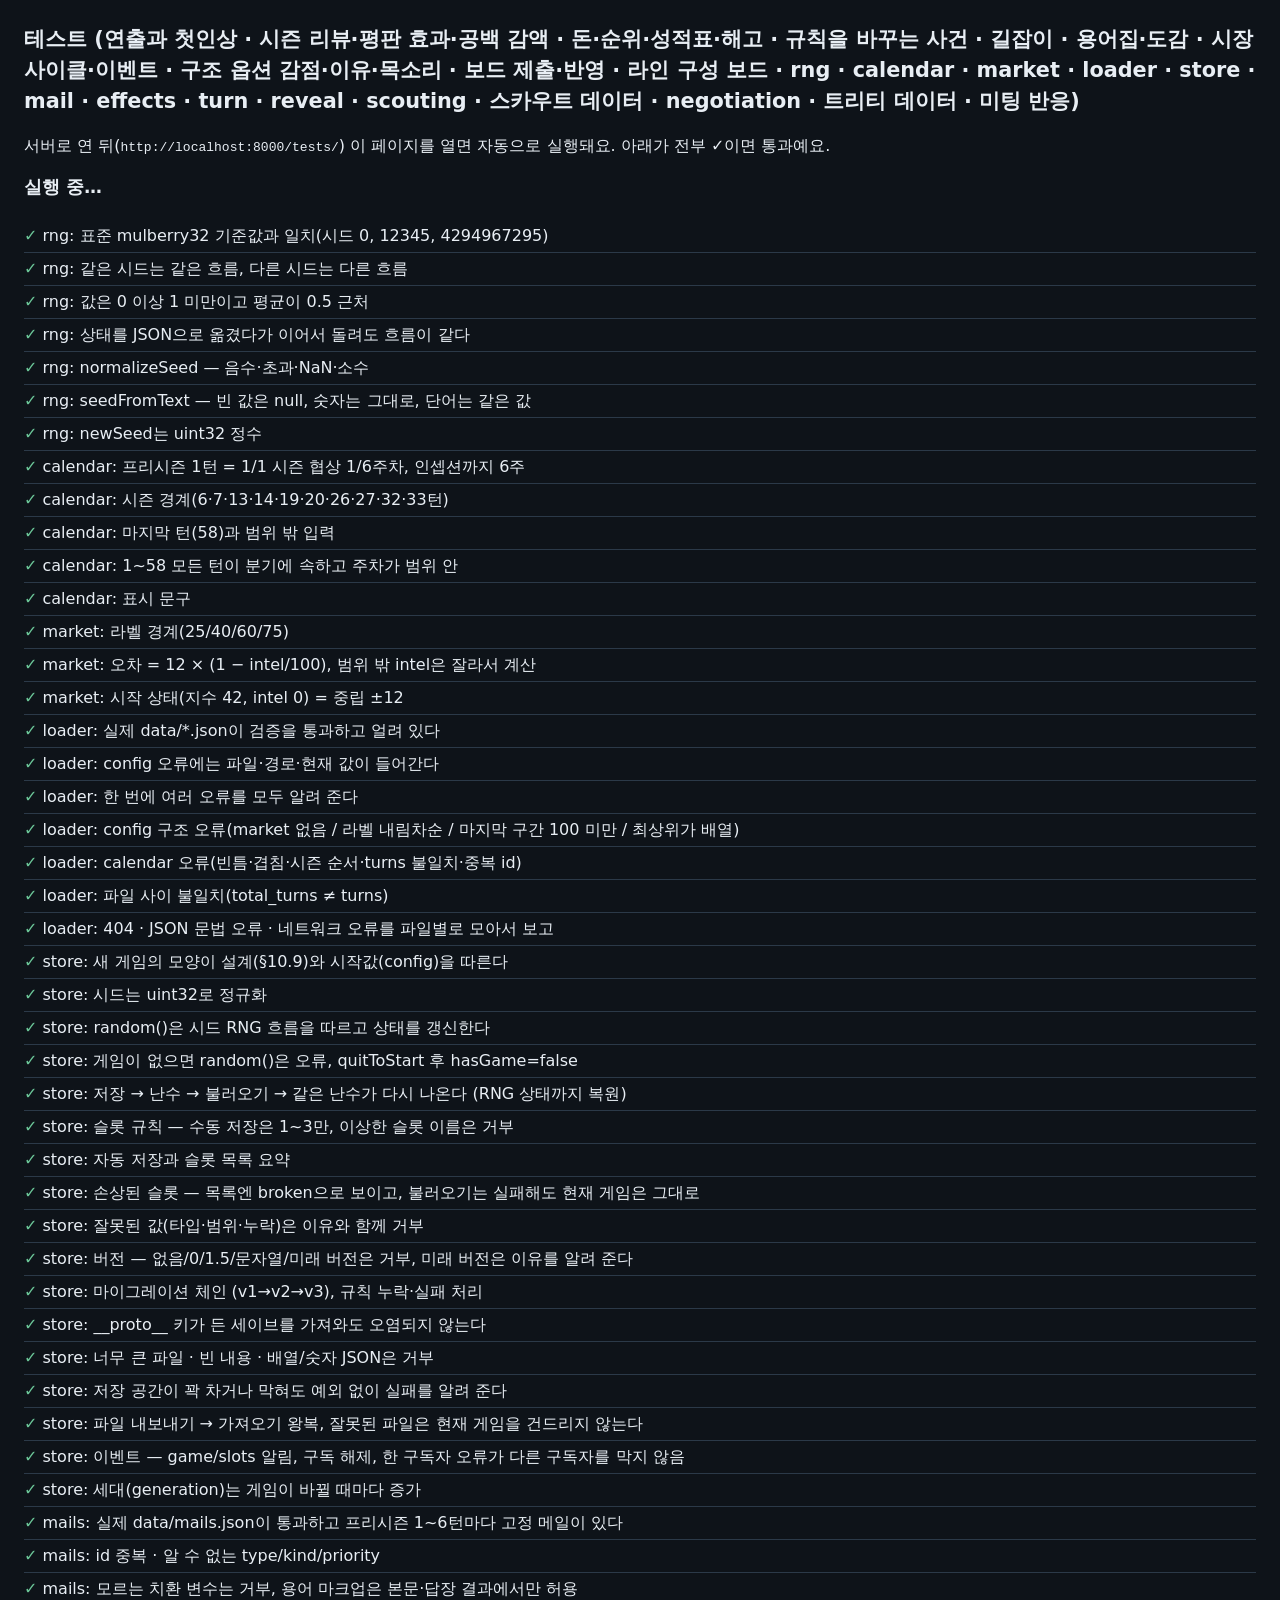
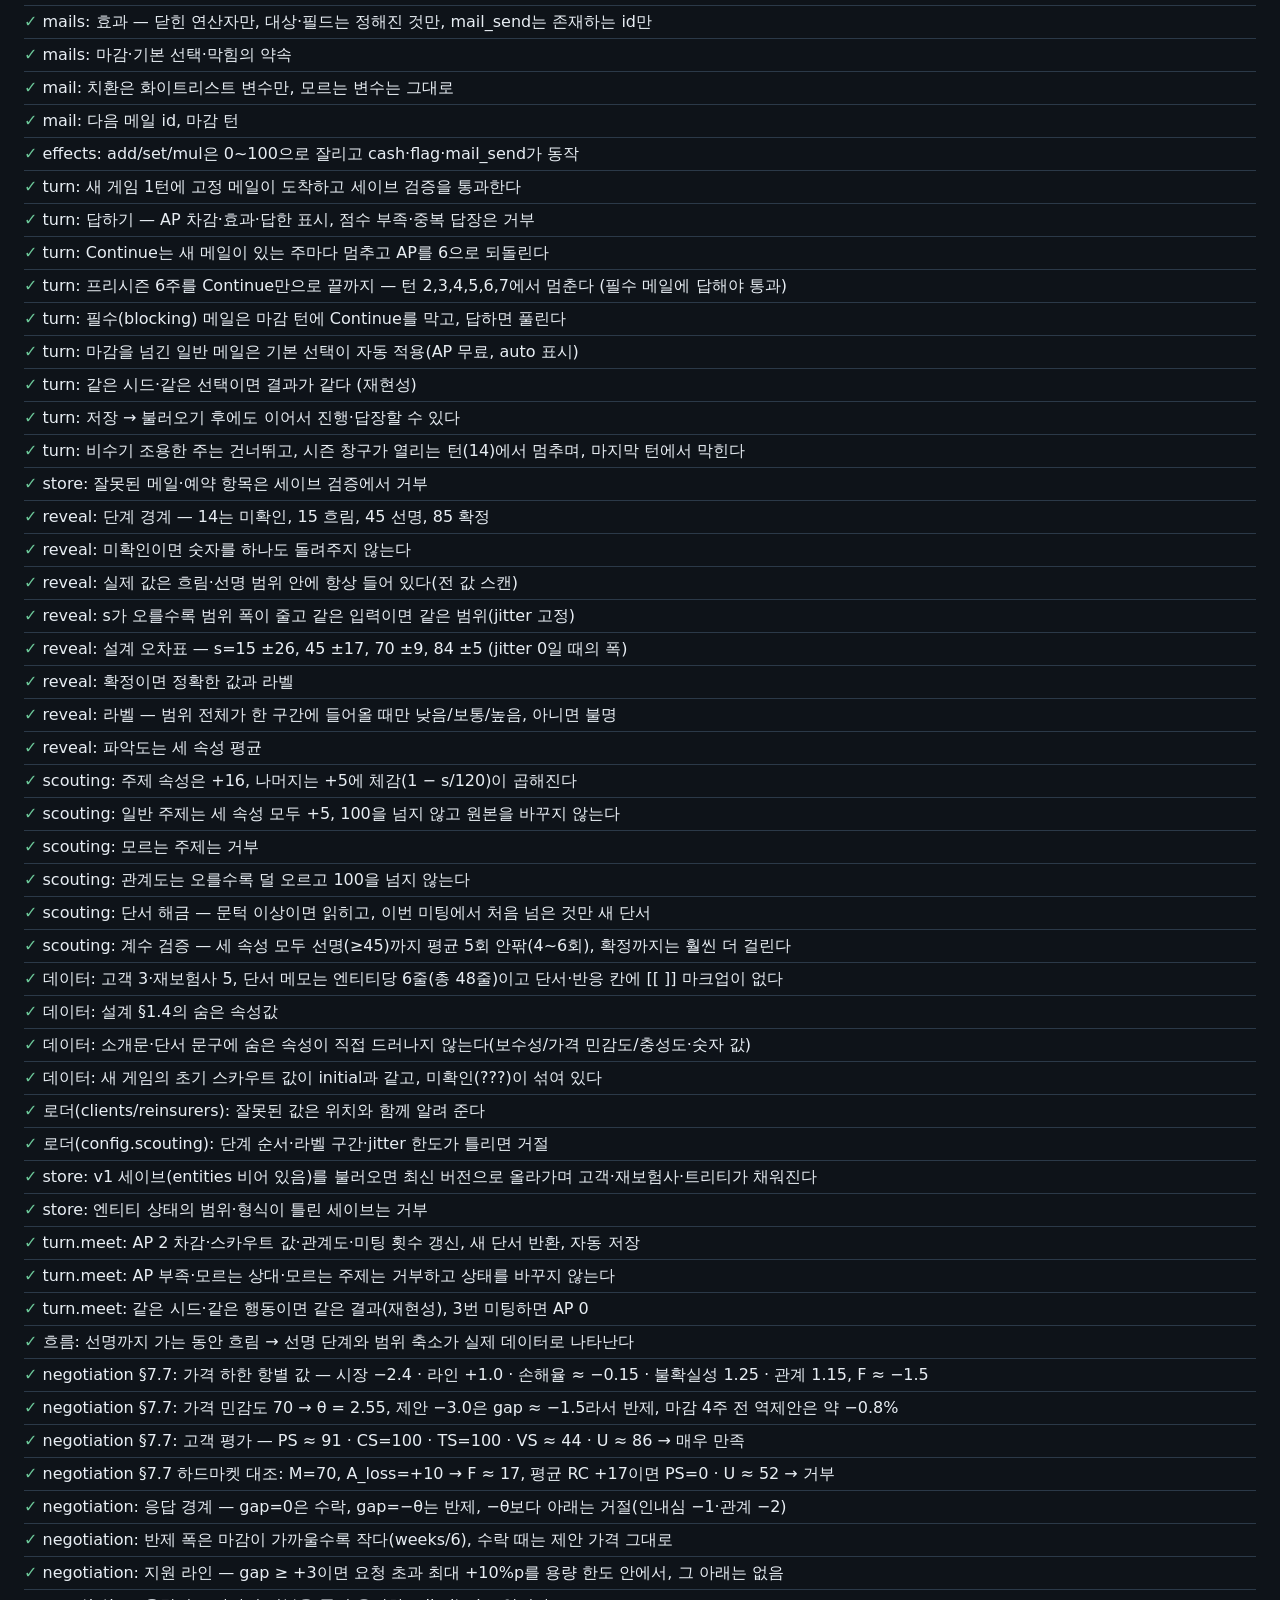
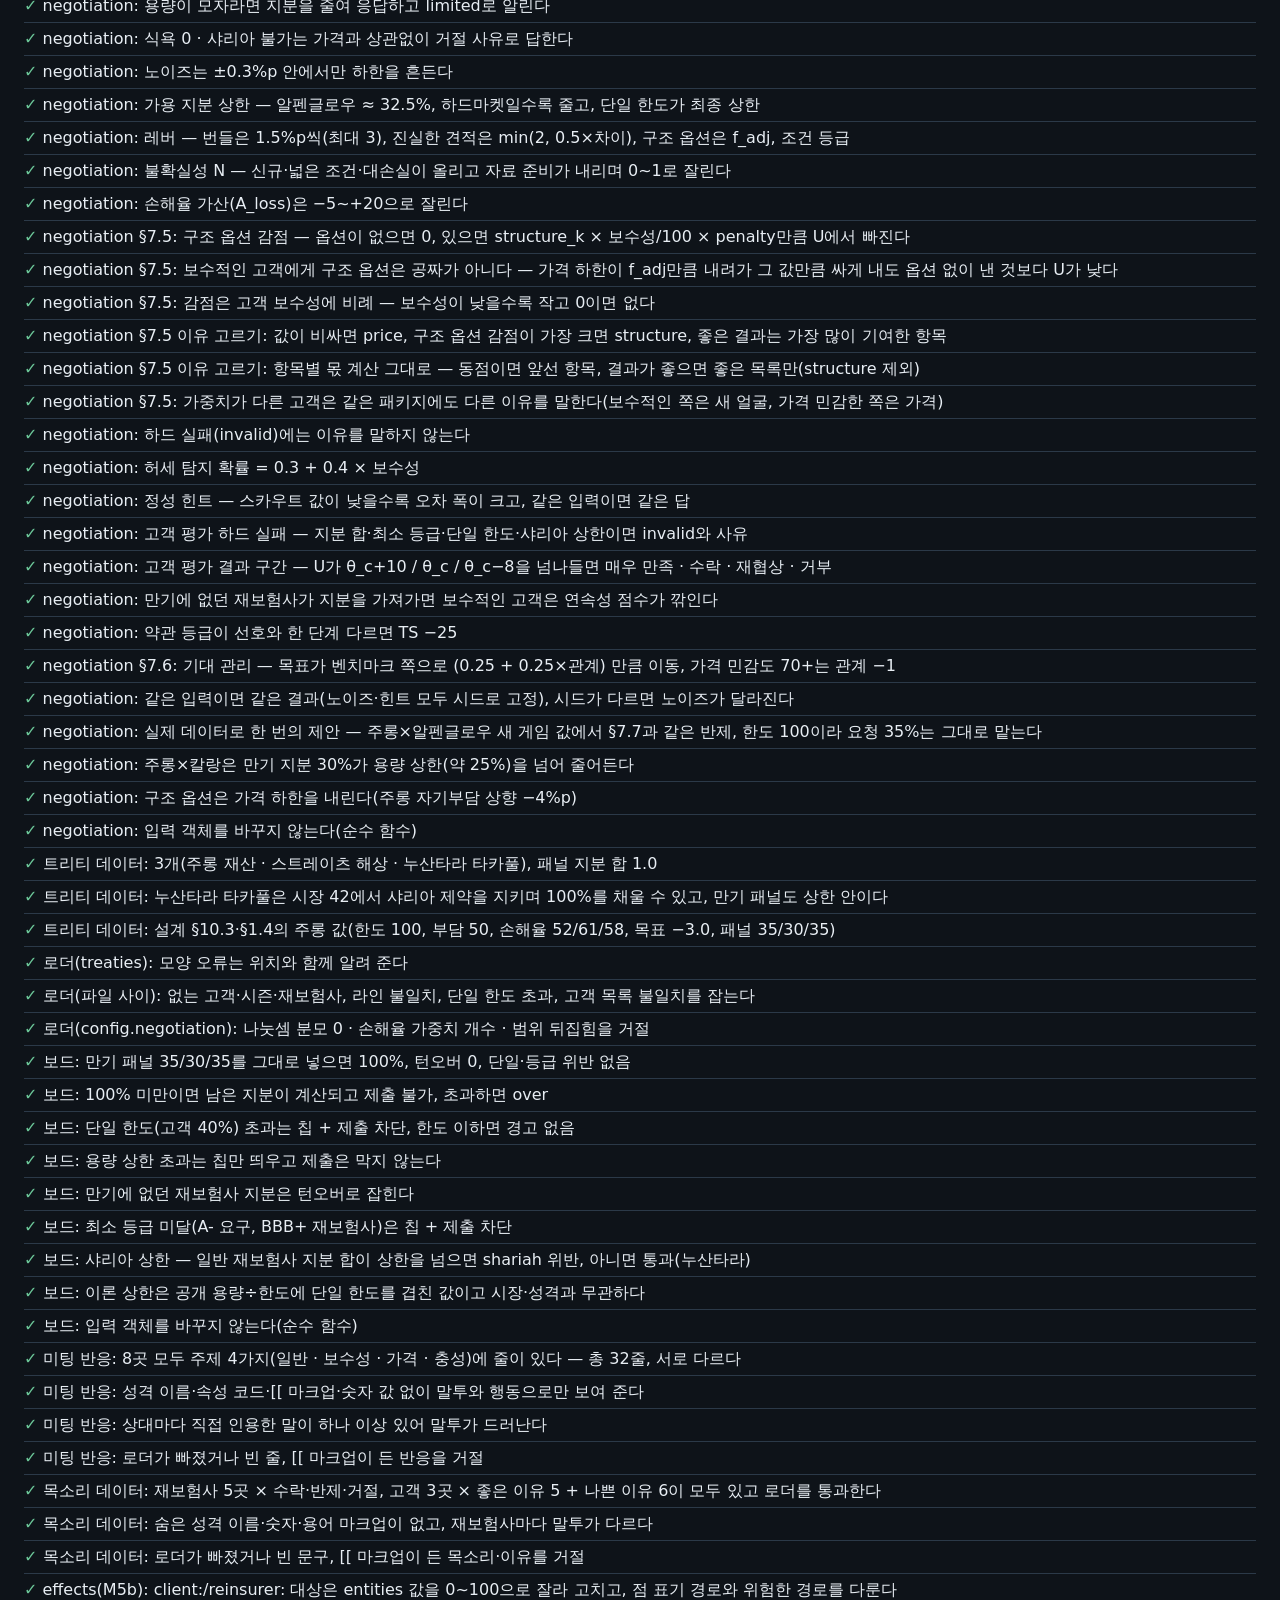
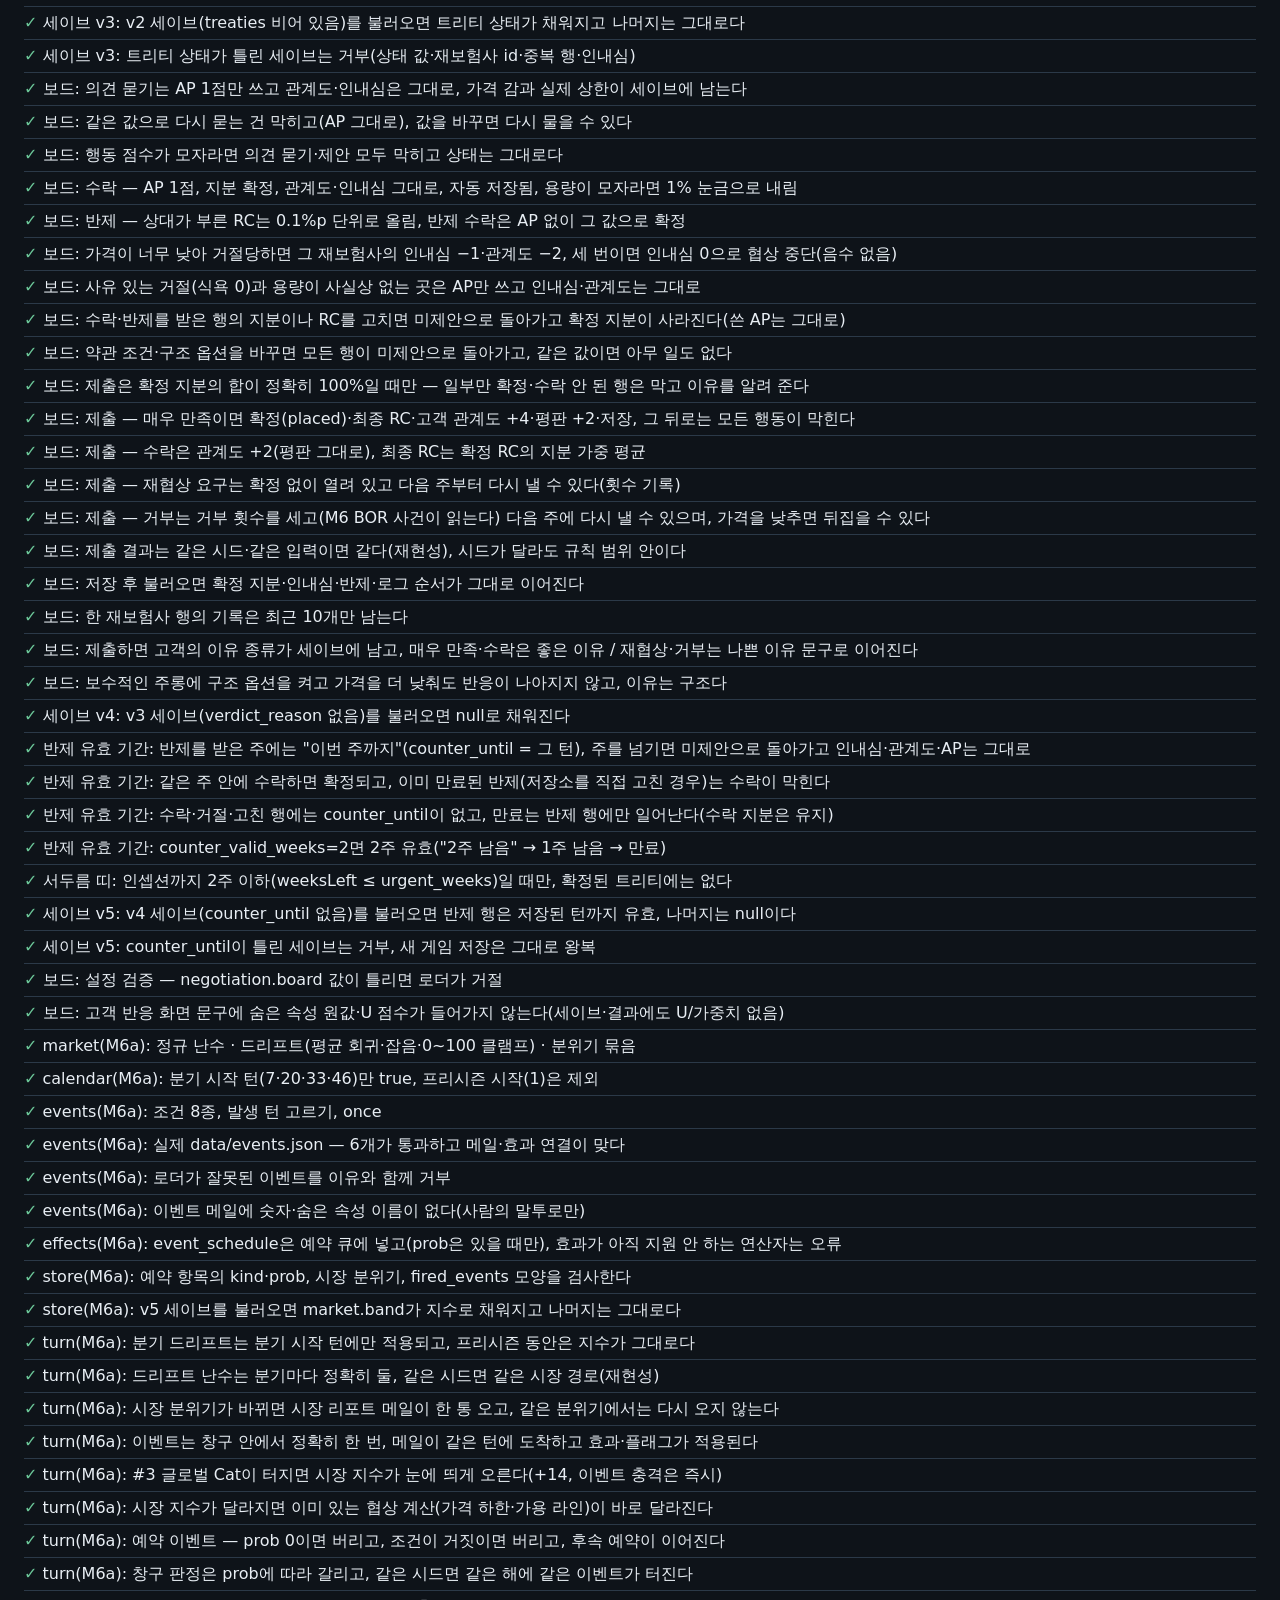
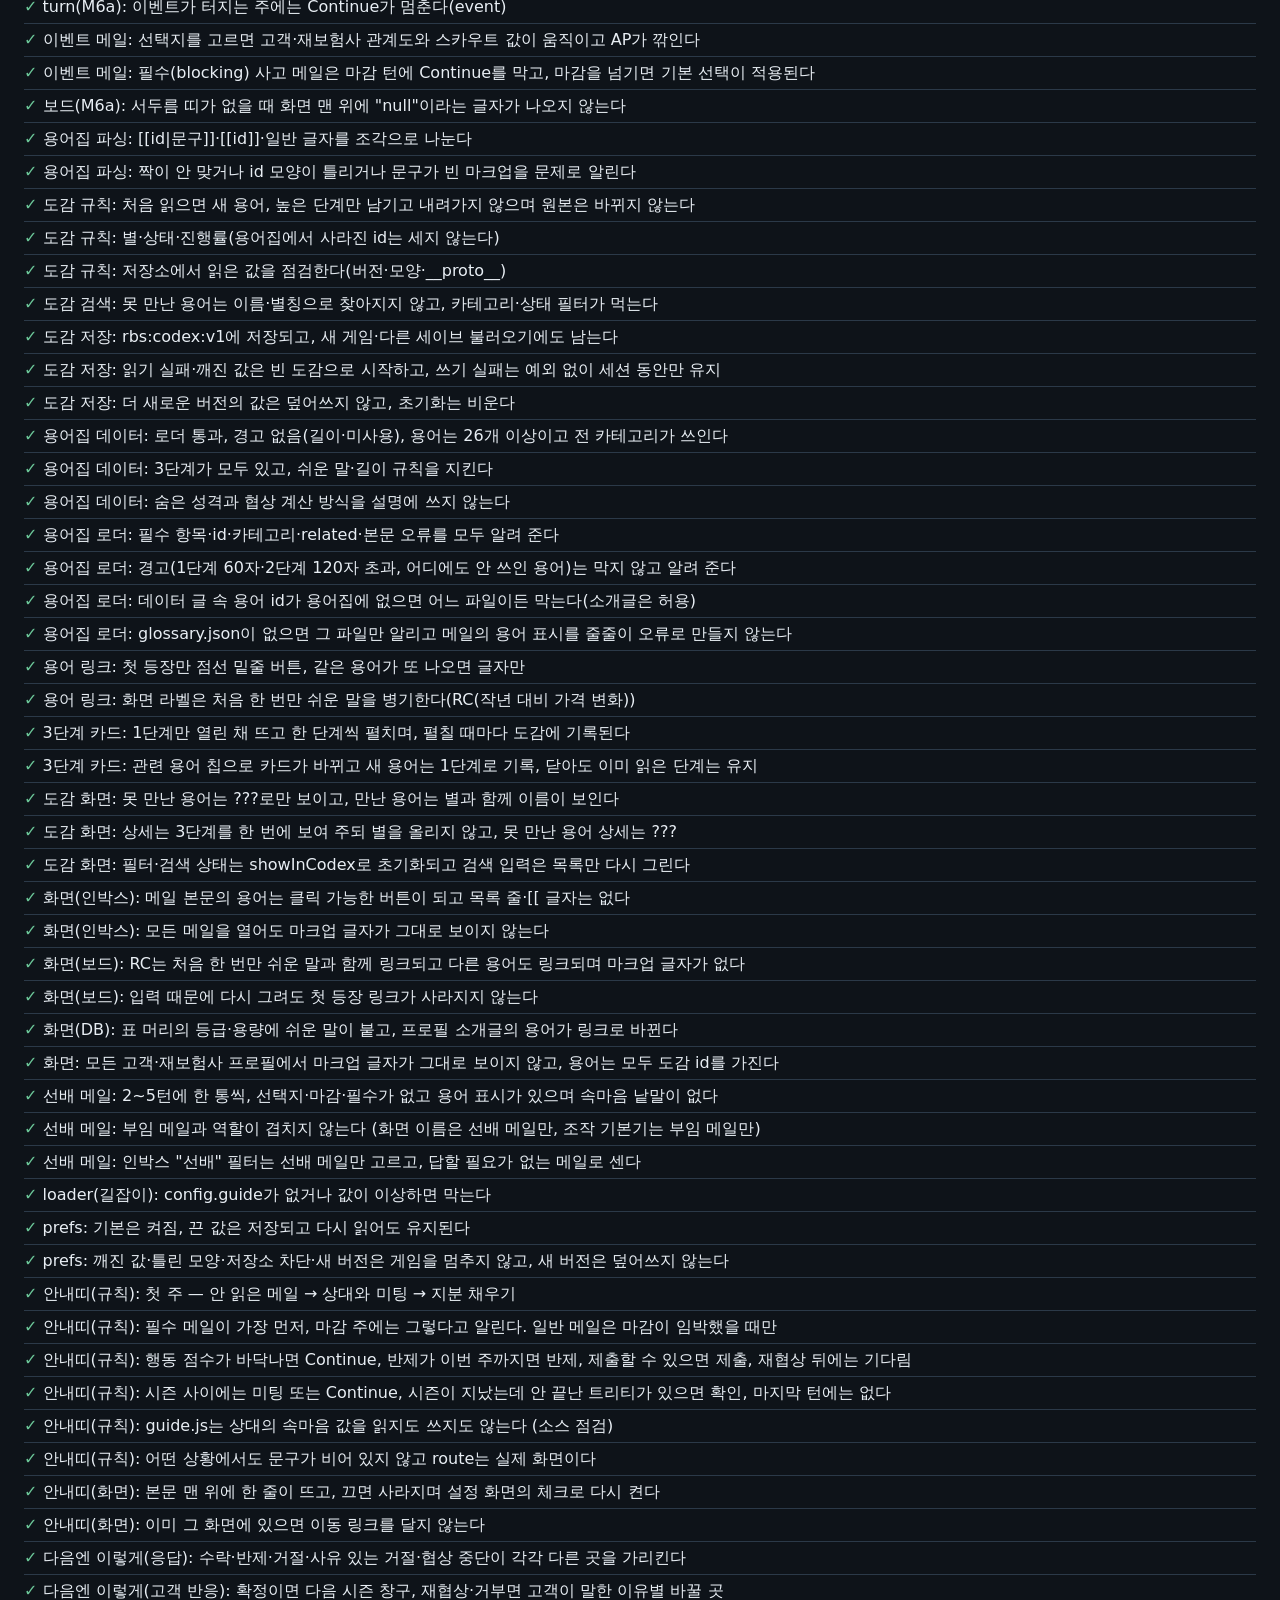
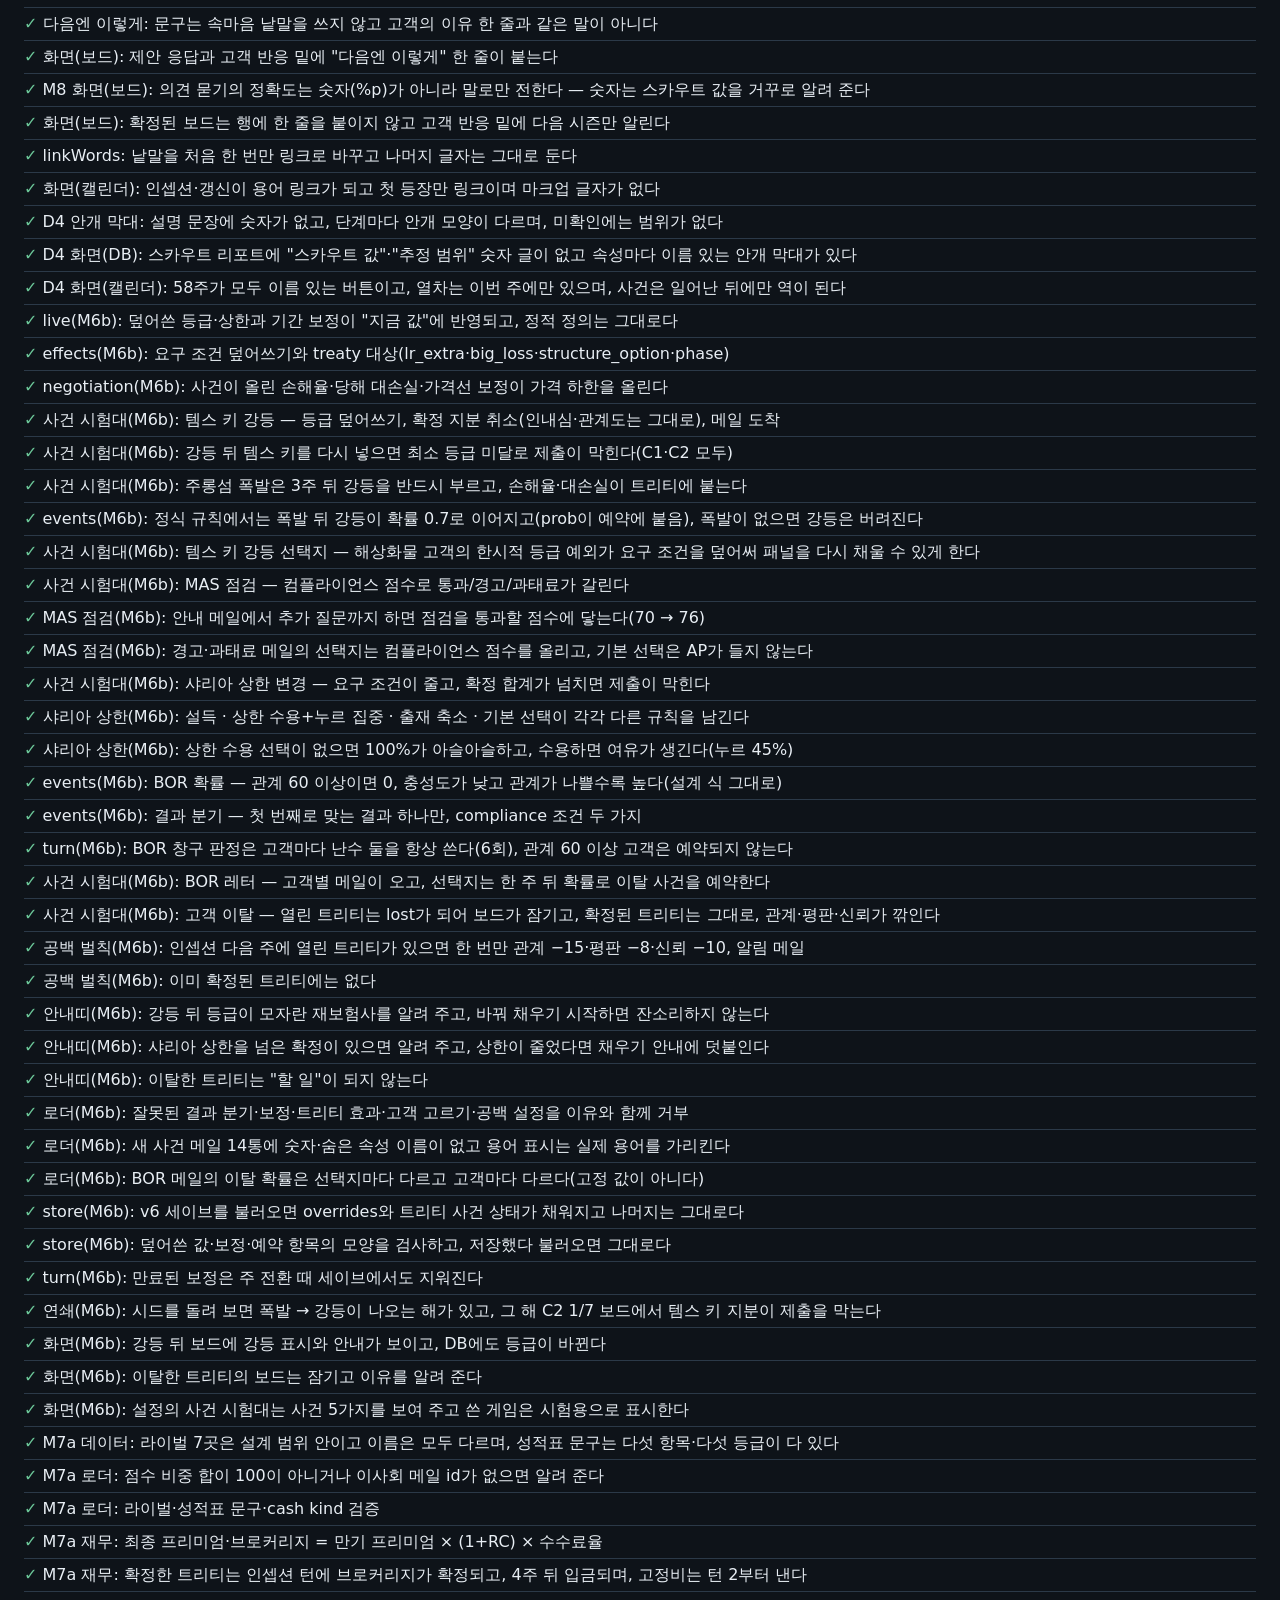
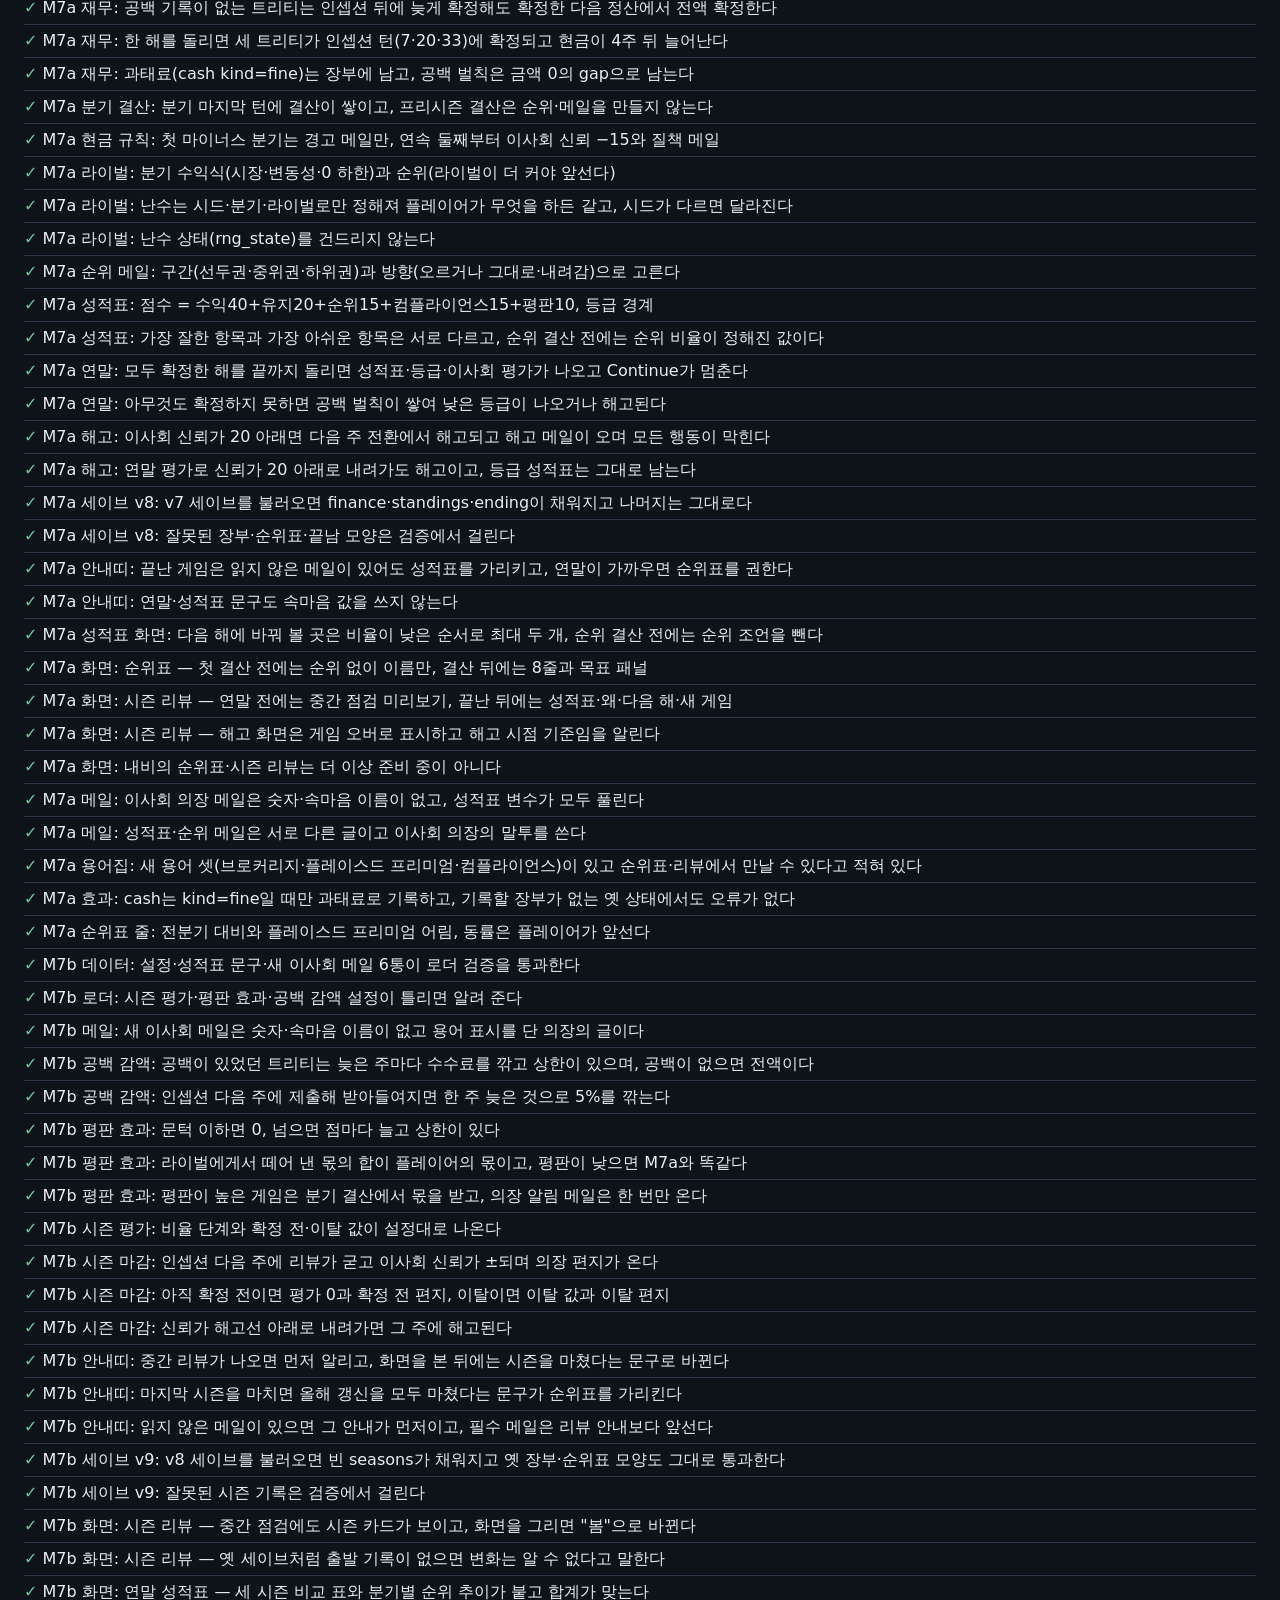
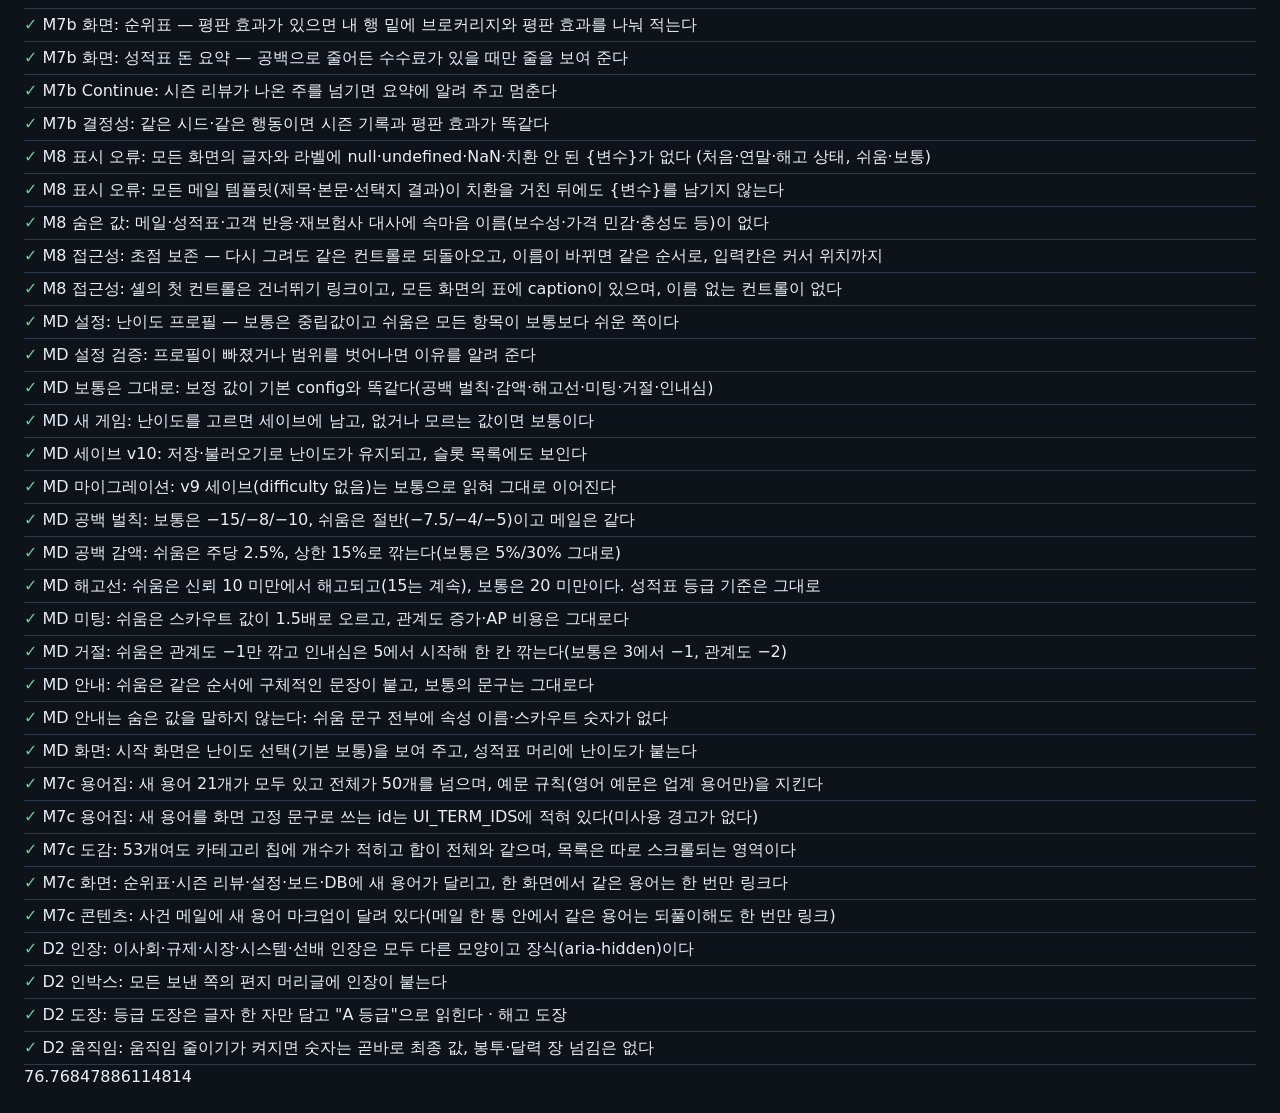
==== commit 93e12d6a: "feat(D4): 성격 안개 눈금 막대와 노선도 캘린더 (표시만 변경) Co-Authored-By: Claude Sonnet 5.5 <noreply@anthropic.com> Cl" ====
--- a/tests/index.html
+++ b/tests/index.html
@@ -2323,6 +2323,50 @@
         check(root.textContent.includes('갱신 시즌 협상 기간') && root.textContent.includes('(계약 시작)'), '범례 글자는 그대로');
         check(root.textContent.includes('1/1 시즌 협상 1/6주차') && root.textContent.includes('인셉션까지 6주'), '현재 위치 문장도 그대로');
       } finally { root.remove(); }
+    });
+
+    // ---------- D4: 성격 안개 막대 · 노선도 캘린더 ----------
+    test('D4 안개 막대: 설명 문장에 숫자가 없고, 단계마다 안개 모양이 다르며, 미확인에는 범위가 없다', async () => {
+      const { fogMeter, describeFog } = await import('../js/ui/fog_meter.js');
+      const cfg = data.config.scouting;
+      const mk = (s) => revealAttr({ value: 72, s, entityId: 'x', attr: 'loyalty', seed: 5 }, cfg);
+      const kinds = {};
+      for (const s of [0, 30, 60, 95]) {
+        const r = mk(s); const el = fogMeter('보수성', r, cfg);
+        const label = el.querySelector('.fog-bar').getAttribute('aria-label');
+        check(!/\d/.test(label), `숫자가 있어요: ${label}`);
+        check(!/\d/.test(el.textContent), `막대 글자에 숫자: ${el.textContent}`);
+        eq(label, describeFog('보수성', r, cfg));
+        kinds[r.stage] = [...el.querySelectorAll('.fog-layer')].map((n) => n.className.replace('fog-layer ', ''));
+        eq(el.querySelectorAll('.fog-range').length, r.stage === 'blurred' || r.stage === 'sharp' ? 1 : 0, r.stage);
+        eq(el.querySelectorAll('.fog-pin').length, r.stage === 'exact' ? 1 : 0, r.stage);
+      }
+      eq(kinds.unknown, ['fog-dense']); eq(kinds.blurred, ['fog-mid', 'fog-mid']); eq(kinds.sharp, ['fog-light', 'fog-light']); eq(kinds.exact, []);
+    });
+    test('D4 화면(DB): 스카우트 리포트에 "스카우트 값"·"추정 범위" 숫자 글이 없고 속성마다 이름 있는 안개 막대가 있다', () => {
+      startScreens();
+      const root = renderDatabase(); document.body.append(root);
+      try {
+        const bars = root.querySelectorAll('.attr-row .fog-bar'); eq(bars.length, 3);
+        for (const b of bars) check(b.getAttribute('role') === 'img' && b.getAttribute('aria-label').length > 10);
+        check(!root.querySelector('.attr-list').textContent.match(/스카우트 값|추정 범위|정확한 값|\d/), root.querySelector('.attr-list').textContent);
+      } finally { root.remove(); }
+    });
+    test('D4 화면(캘린더): 58주가 모두 이름 있는 버튼이고, 열차는 이번 주에만 있으며, 사건은 일어난 뒤에만 역이 된다', () => {
+      startScreens();
+      let root = renderCalendar(); document.body.append(root);
+      try {
+        eq(root.querySelectorAll('.rail-btn').length, 58);
+        eq(root.querySelectorAll('.rail-train').length, 1);
+        eq(root.querySelectorAll('[aria-current="date"]').length, 1);
+        eq(root.querySelectorAll('.has-event').length, 0, '아직 사건이 없어요');
+        for (const b of root.querySelectorAll('.rail-btn')) check(b.getAttribute('aria-label'));
+        check(root.querySelector('.is-inception .rail-name').textContent.includes('인셉션'));
+        check(!/(Marina|Bayfront|Dhoby|Raffles|Orchard)/.test(root.textContent.replace('Marina Bay Re Brokers', '')), '실제 역 이름 금지');
+      } finally { root.remove(); }
+      turn.forceEvent('evt_mas_inspection');
+      root = renderCalendar(); document.body.append(root);
+      try { check(root.querySelectorAll('.has-event').length >= 1, '일어난 사건은 역이 돼요'); } finally { root.remove(); }
     });
 
     // ---------- M6b: 규칙을 바꾸는 사건 · 덮어쓰기 · 보정 · 연쇄 · 공백 ----------
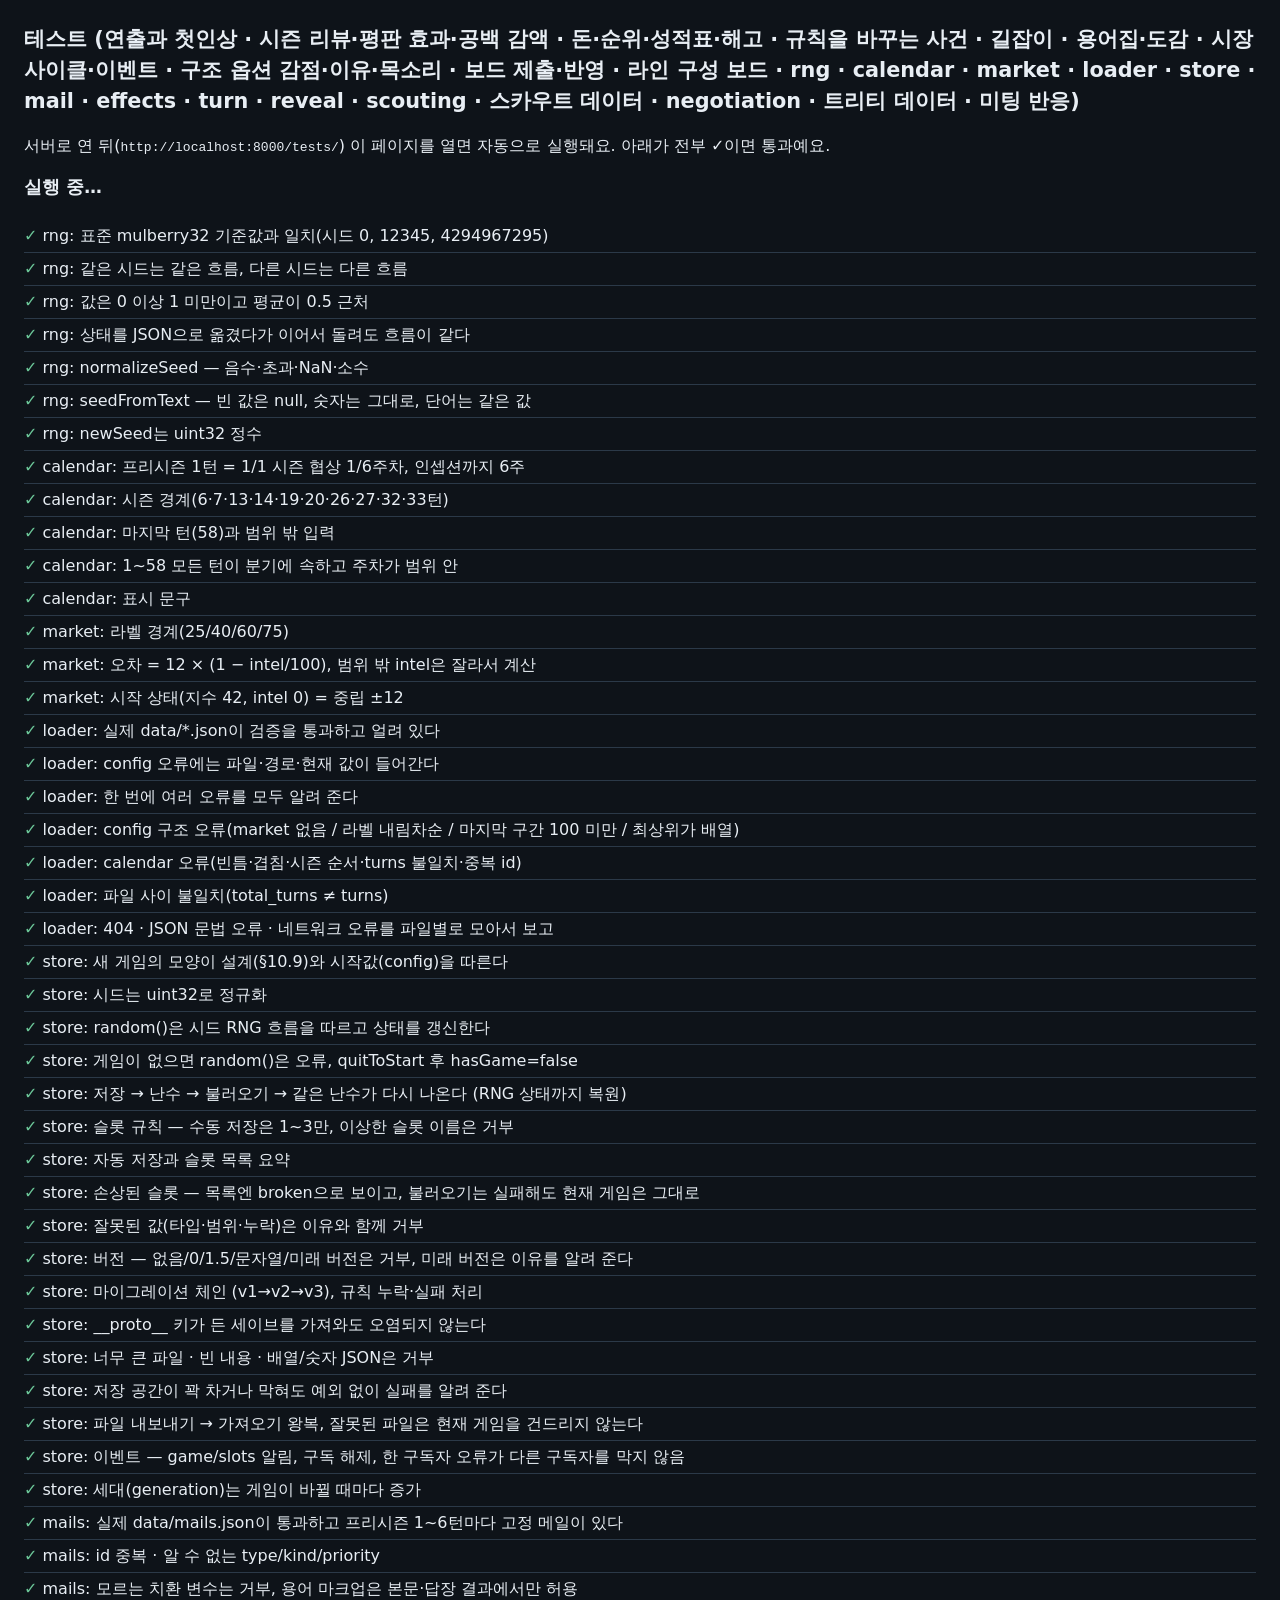
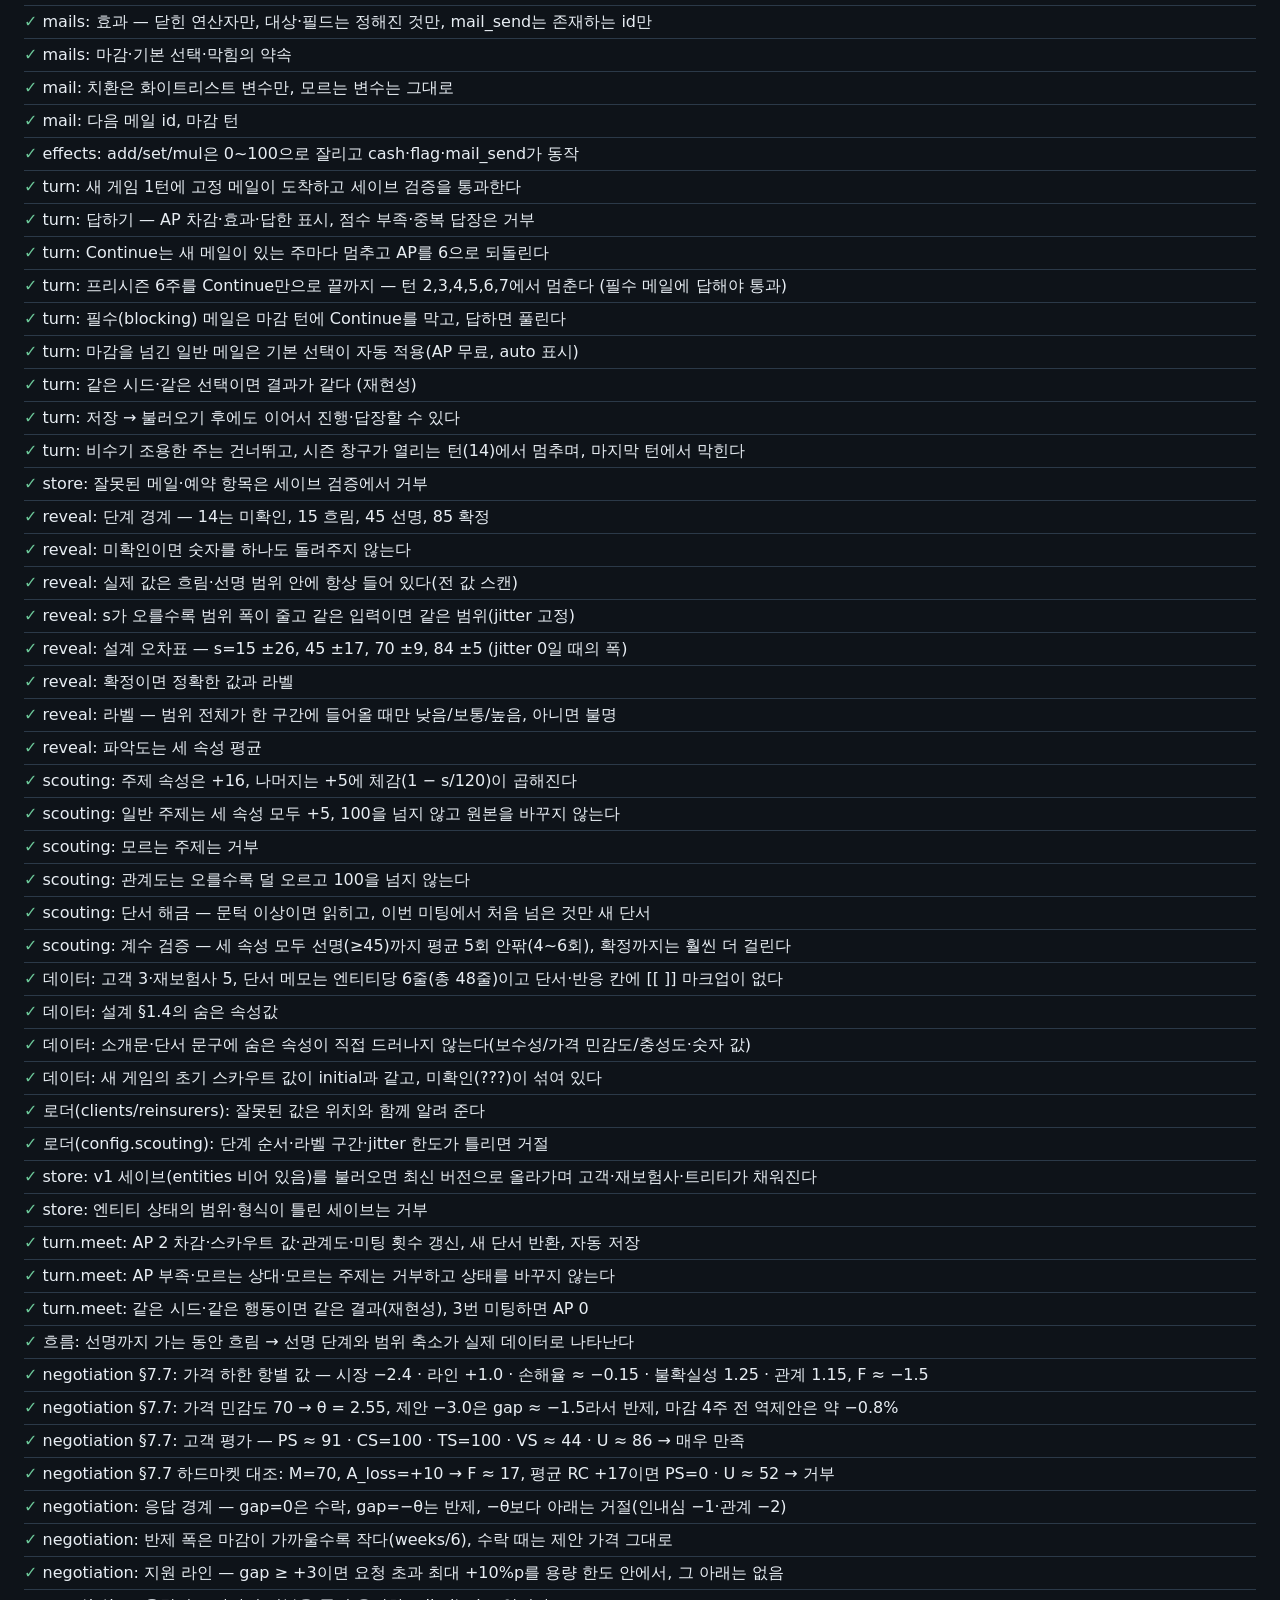
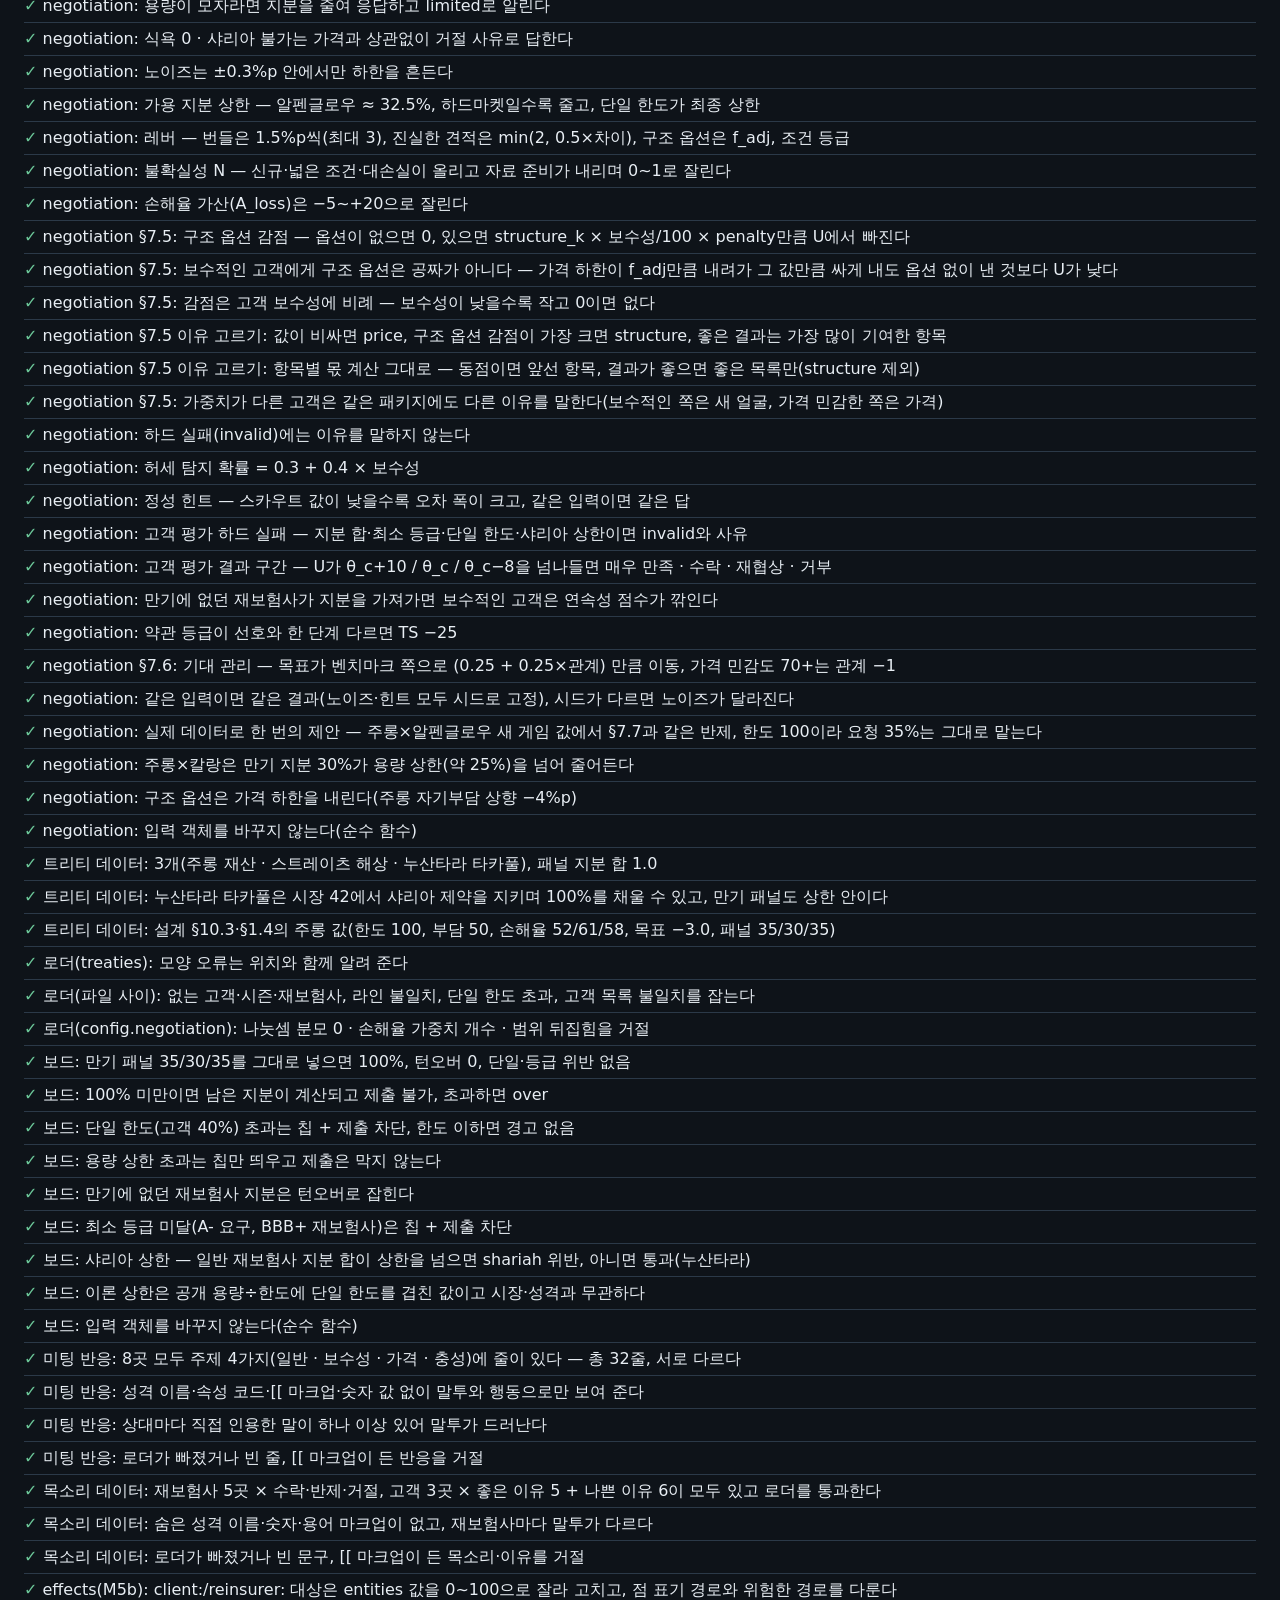
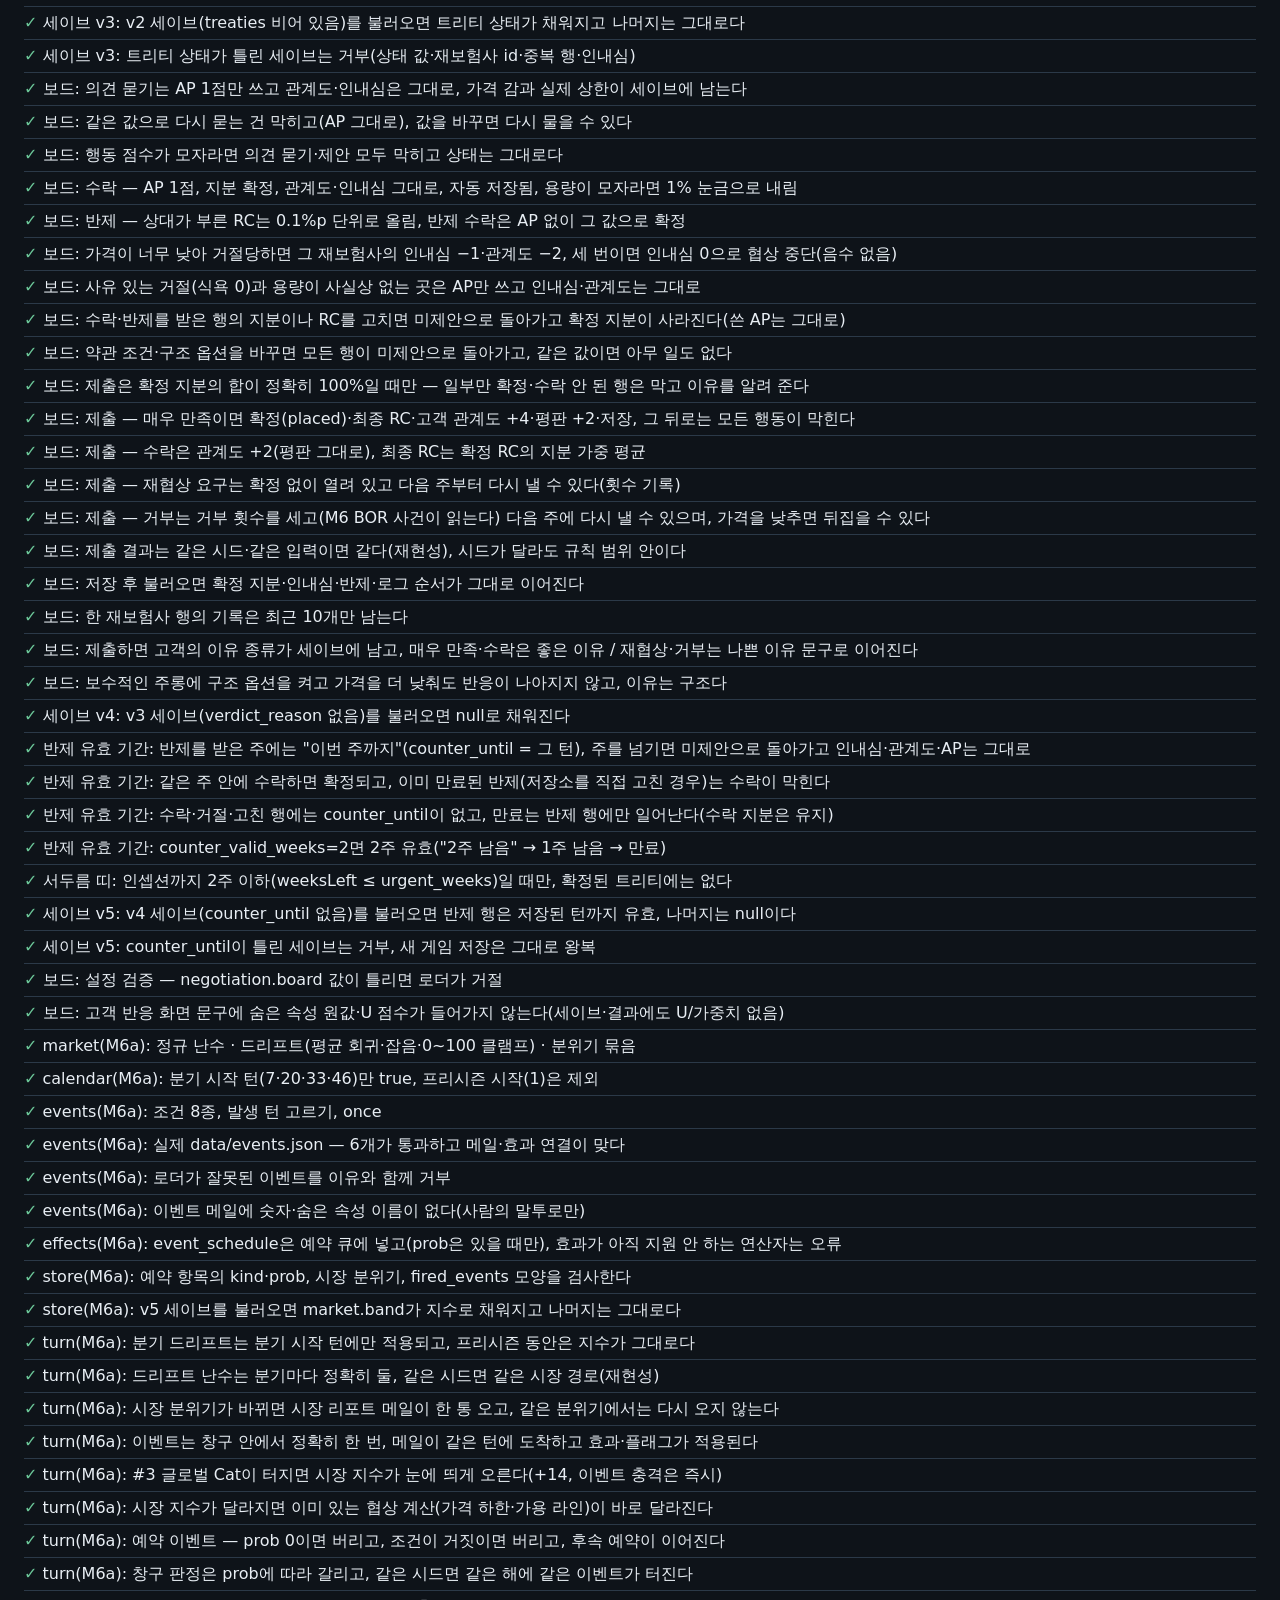
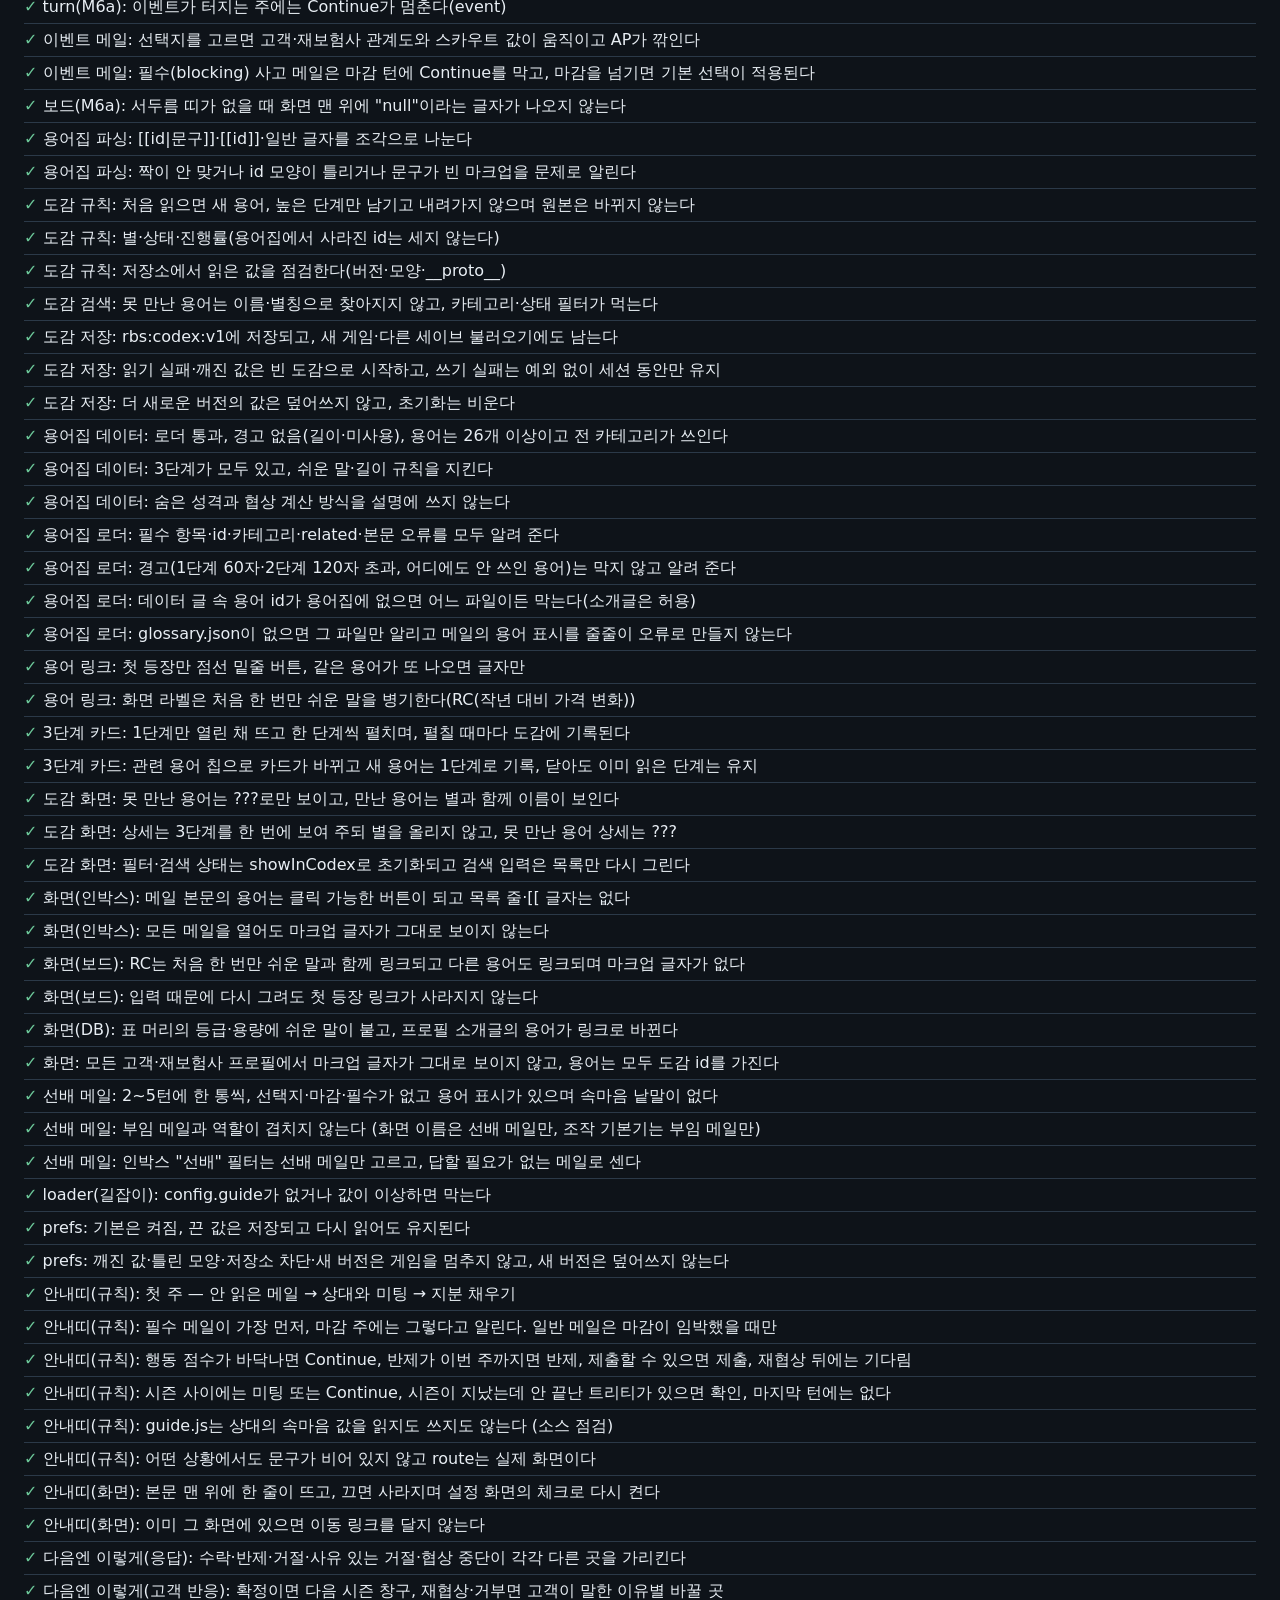
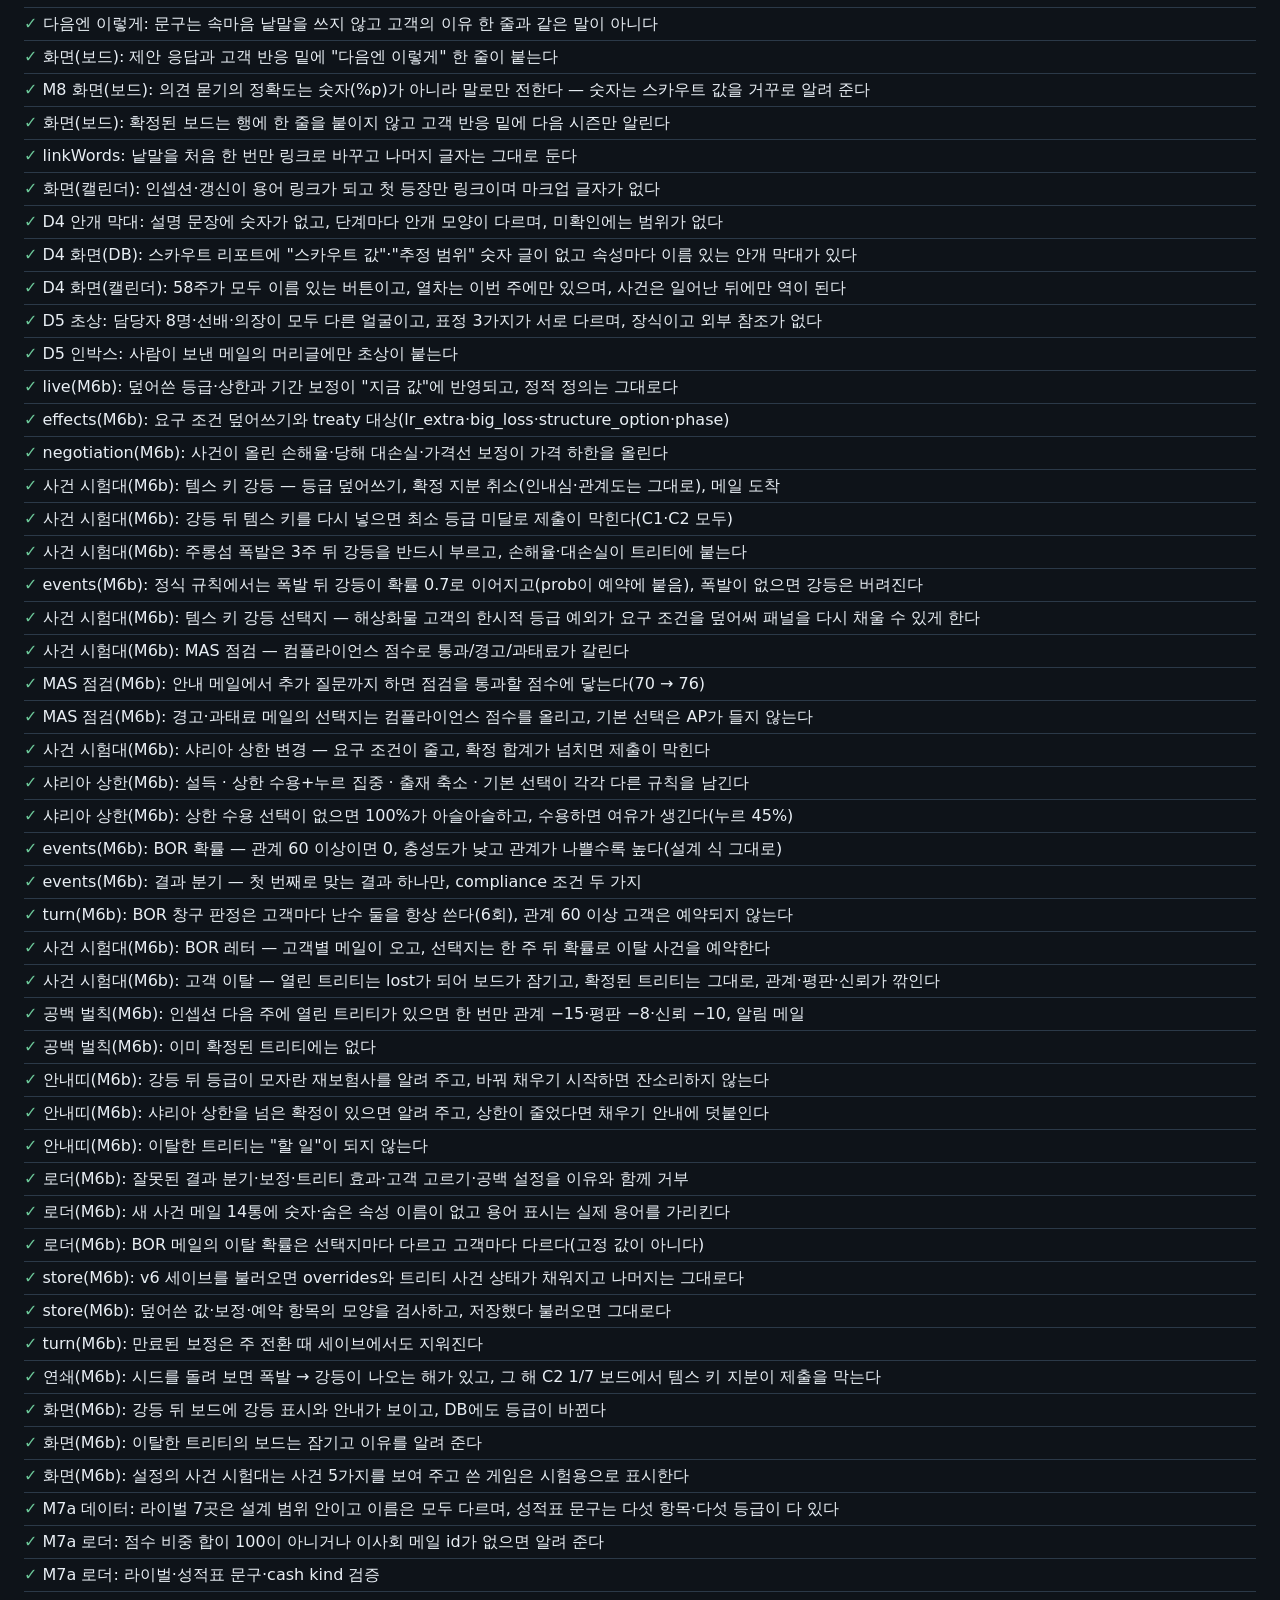
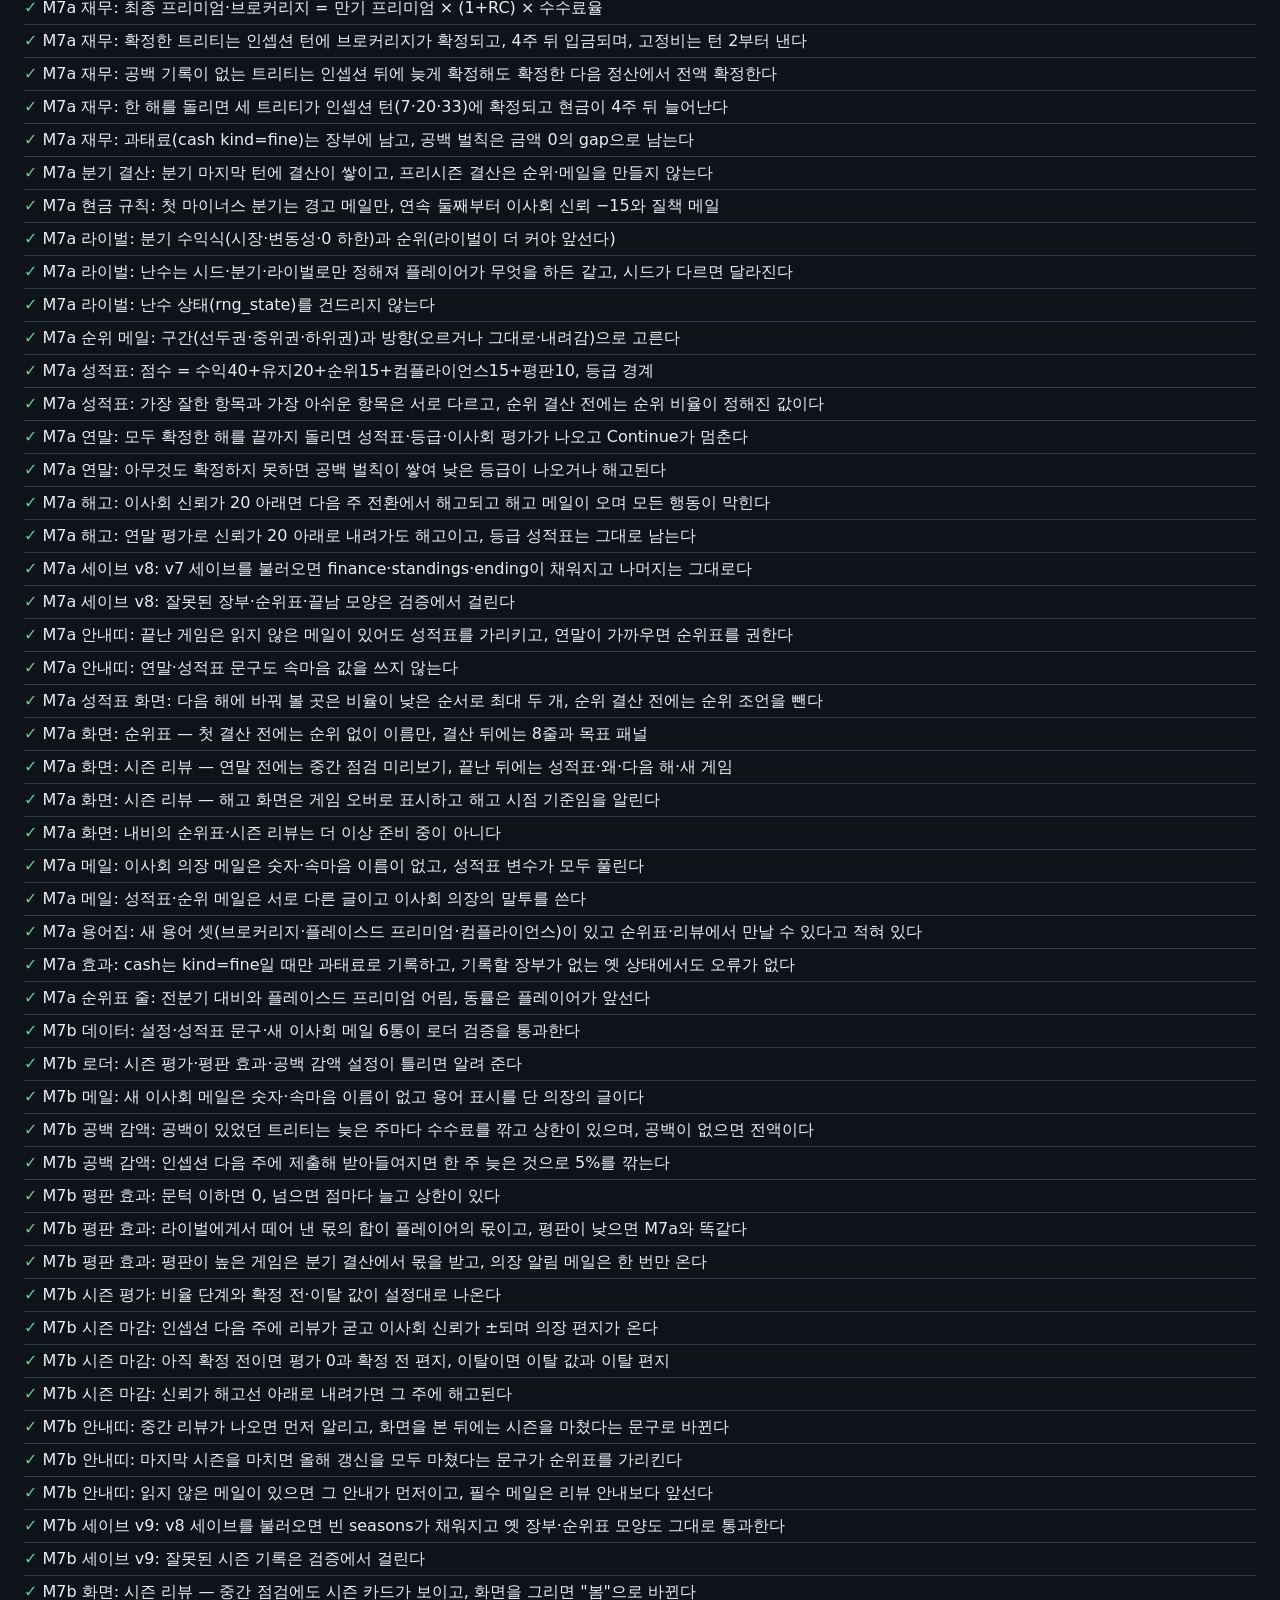
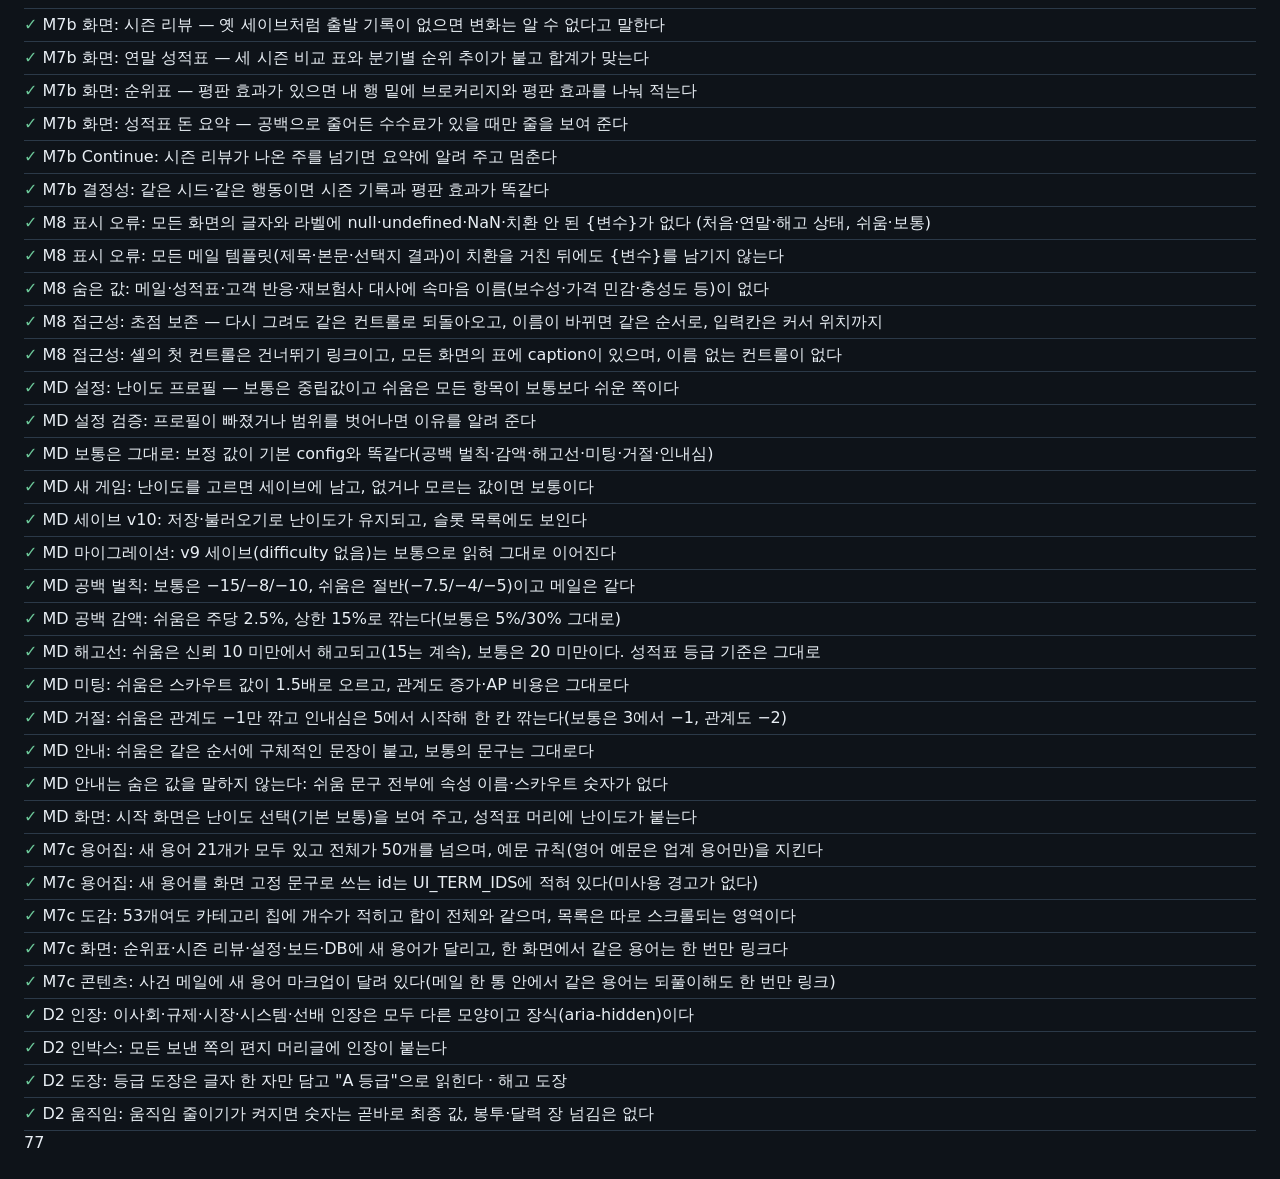
==== commit d743e220: "feat(D5): 메일 머리글과 협상 응답에 인물 초상(표정 3가지) (표시만 변경) 서진 선배·이사회 의장·고객 담당자 3명·재보험사 담당자 5명을 새로 그린 단순한 SVG로 붙" ====
--- a/tests/index.html
+++ b/tests/index.html
@@ -2367,6 +2367,38 @@
       turn.forceEvent('evt_mas_inspection');
       root = renderCalendar(); document.body.append(root);
       try { check(root.querySelectorAll('.has-event').length >= 1, '일어난 사건은 역이 돼요'); } finally { root.remove(); }
+    });
+    test('D5 초상: 담당자 8명·선배·의장이 모두 다른 얼굴이고, 표정 3가지가 서로 다르며, 장식이고 외부 참조가 없다', async () => {
+      const pt = await import('../js/ui/portraits.js');
+      const ids = ['mentor', 'board_chair', ...data.clients.map((c) => c.id), ...data.reinsurers.map((r) => r.id)];
+      const looks = new Set();
+      for (const id of ids) {
+        const faces = ['neutral', 'pleased', 'troubled'].map((m) => pt.portraitEl(id, m));
+        for (const el of faces) {
+          check(el, id); eq(el.getAttribute('aria-hidden'), 'true'); eq(el.textContent, '', '글자 없음');
+          check(!el.querySelector('image, use, foreignObject, a'), '외부 참조 없음');
+        }
+        eq(new Set(faces.map((el) => el.innerHTML)).size, 3, `${id} 표정 3가지`);
+        looks.add(faces[0].innerHTML);
+      }
+      eq(looks.size, 10, '10명 모두 다른 모습');
+      eq(pt.portraitEl('nobody'), null);
+      // 모든 메일에 표정이 하나 정해진다
+      const known = new Set(data.mails.map((m) => m.id));
+      for (const t of data.mails) check(['neutral', 'pleased', 'troubled'].includes(pt.mailMood(t.id)), t.id);
+      const tpl = (id) => data.mails.find((m) => m.id === id);
+      check(known.has('mail_board_fired') && pt.mailMood('mail_board_fired') === 'troubled' && pt.mailMood('mail_welcome_board') === 'pleased');
+      eq(pt.mailPortraitId(tpl('mail_welcome_board'), null), 'board_chair');
+      eq(pt.mailPortraitId(tpl('mail_gap_notice'), null), null, '"이사회"(의장 아님)는 초상 없음');
+      eq(pt.mailPortraitId(tpl('mail_mentor_lost'), null), 'mentor');
+      eq(pt.mailPortraitId(tpl('mail_compliance_notice'), null), null, '규제는 초상 없음');
+    });
+    test('D5 인박스: 사람이 보낸 메일의 머리글에만 초상이 붙는다', async () => {
+      const { renderInbox } = await import('../js/ui/inbox.js');
+      startScreens();
+      const root = renderInbox();
+      const head = root.querySelector('.letterhead');
+      check(head && head.querySelector('.lh-portrait .portrait'), '첫 메일(고객·의장) 머리글에 초상');
     });
 
     // ---------- M6b: 규칙을 바꾸는 사건 · 덮어쓰기 · 보정 · 연쇄 · 공백 ----------
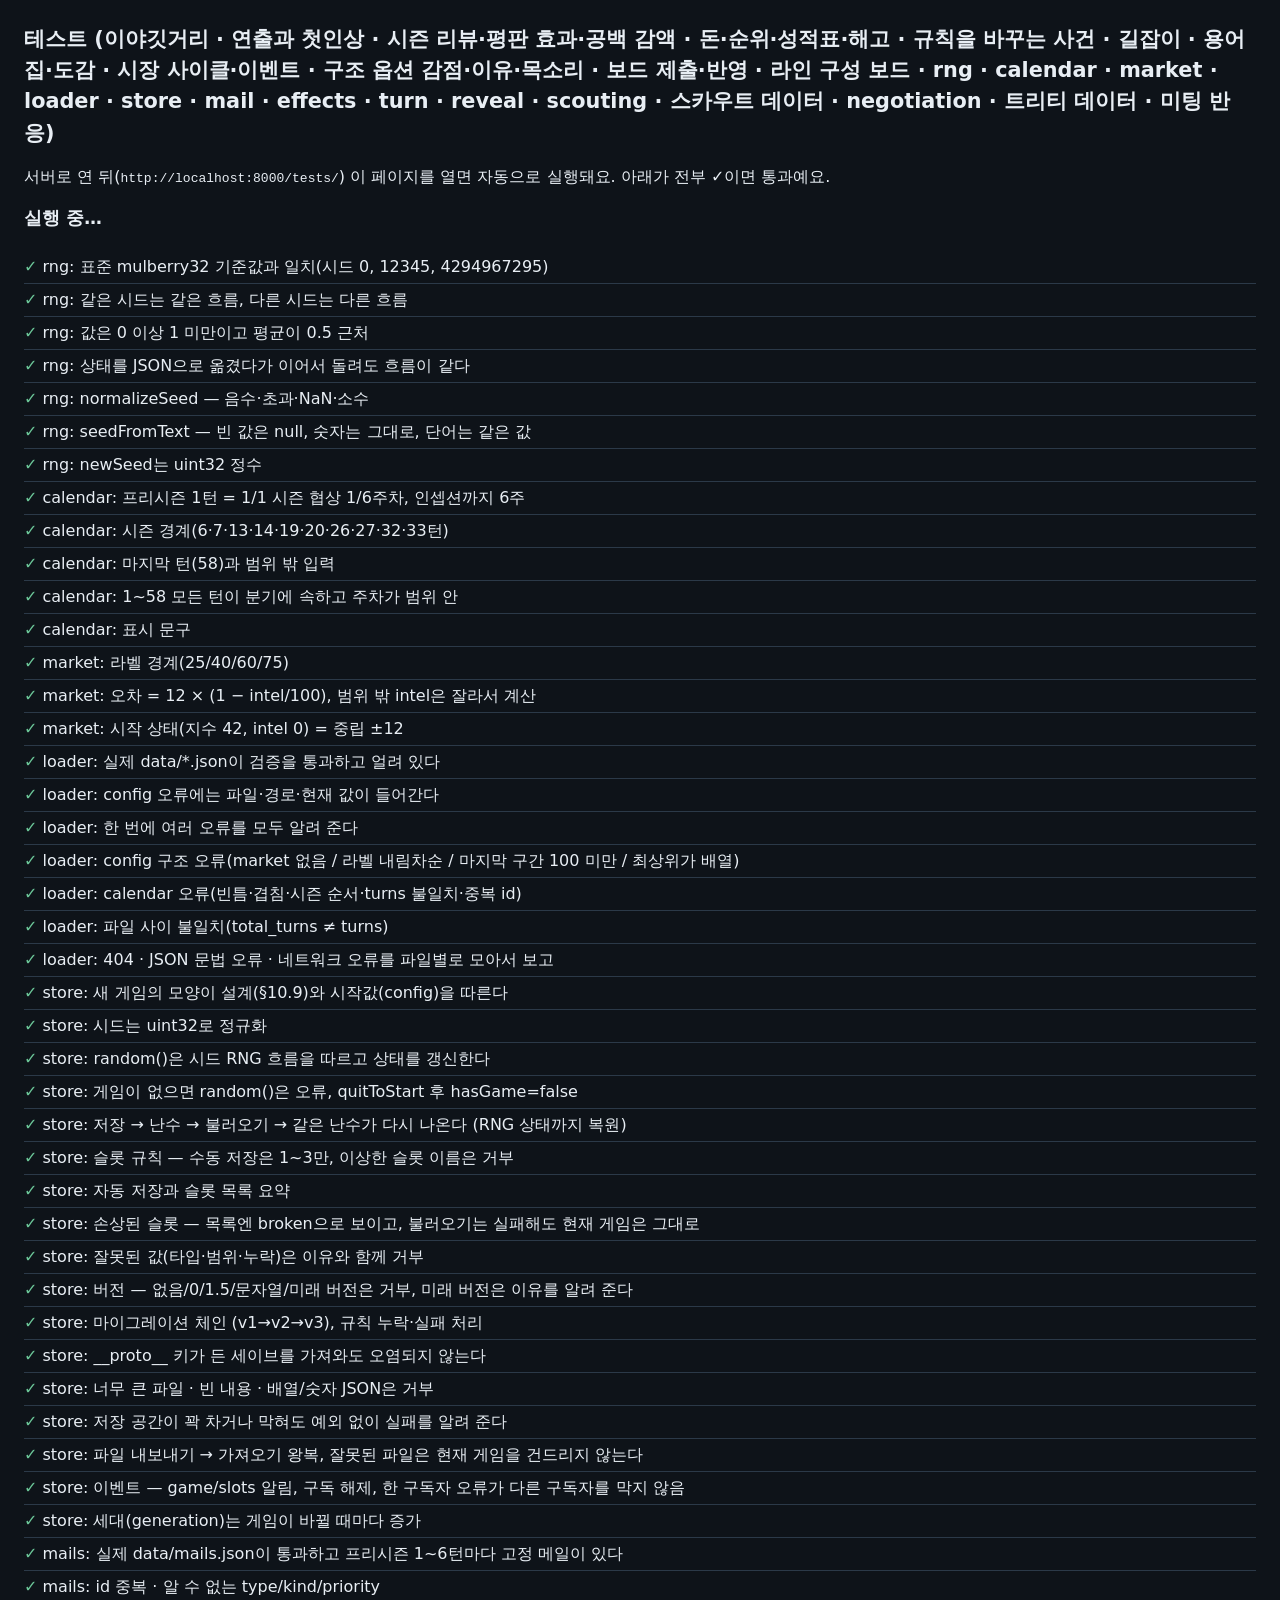
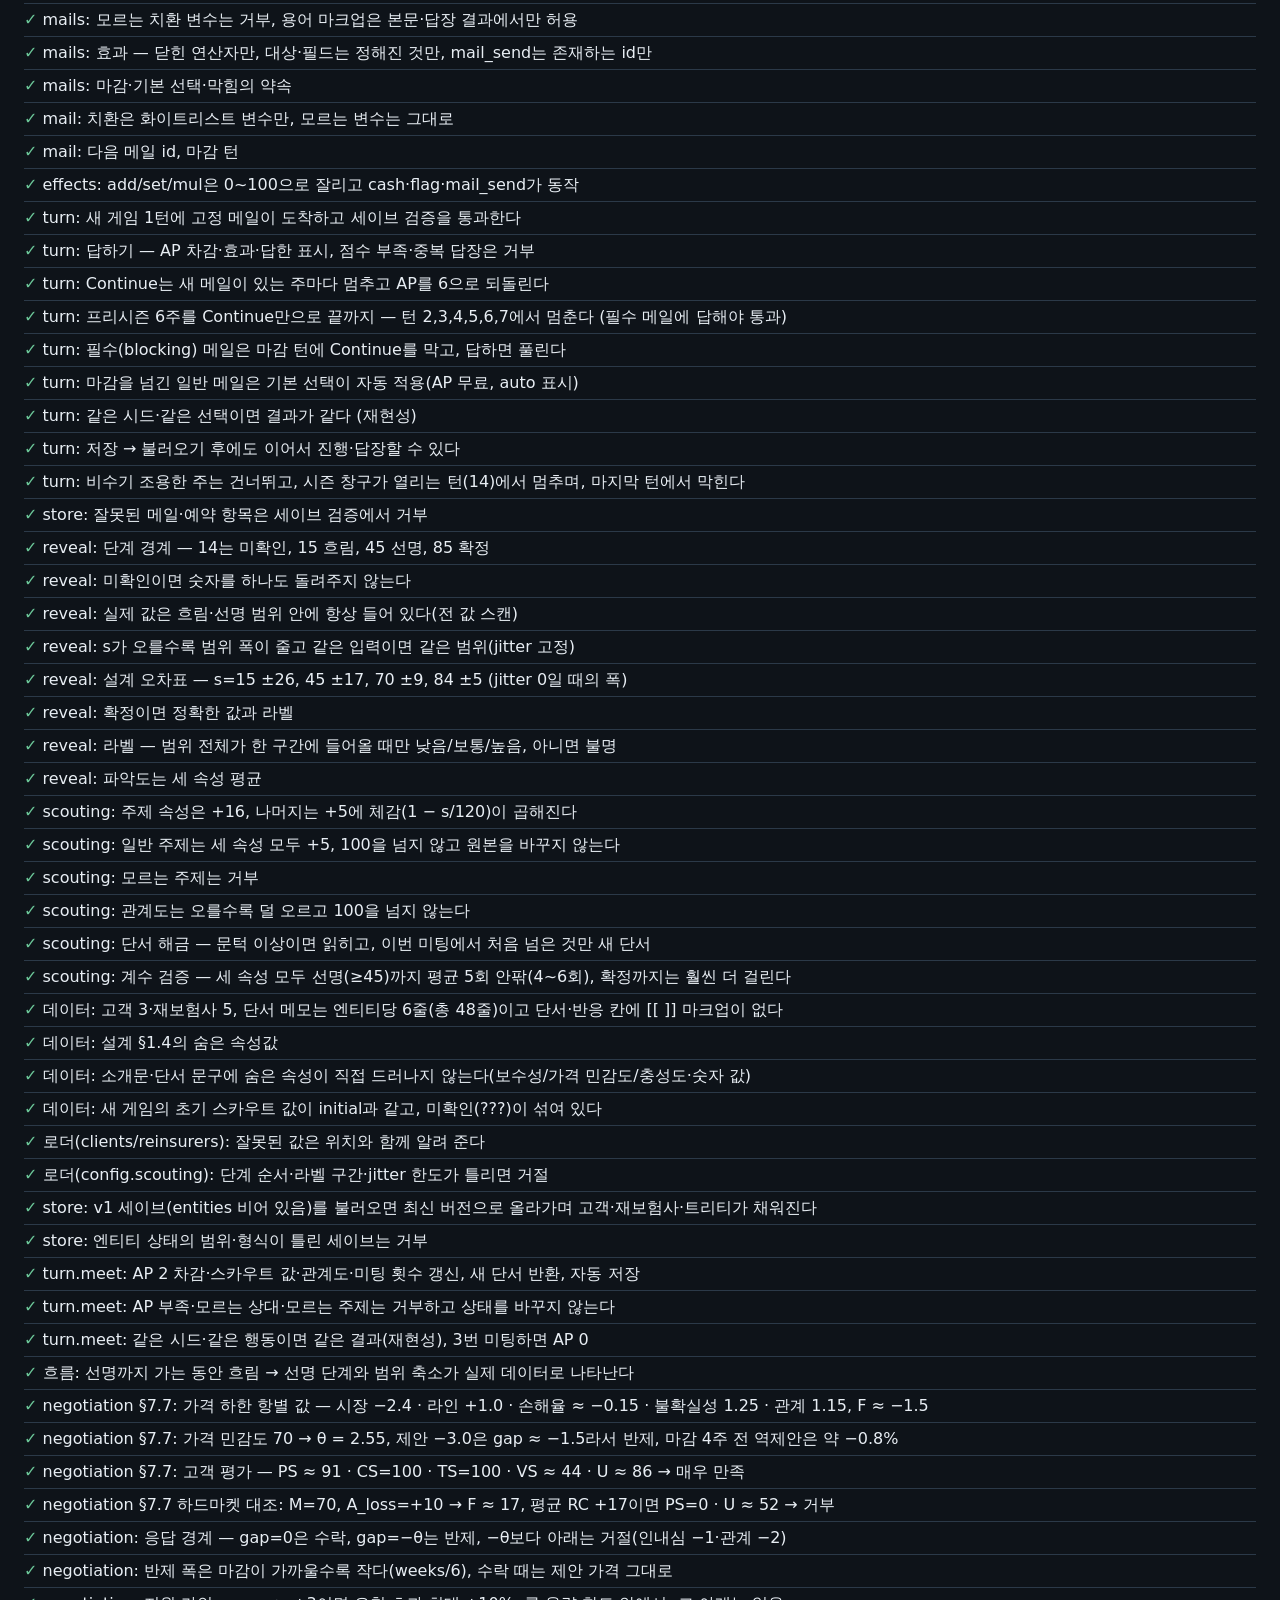
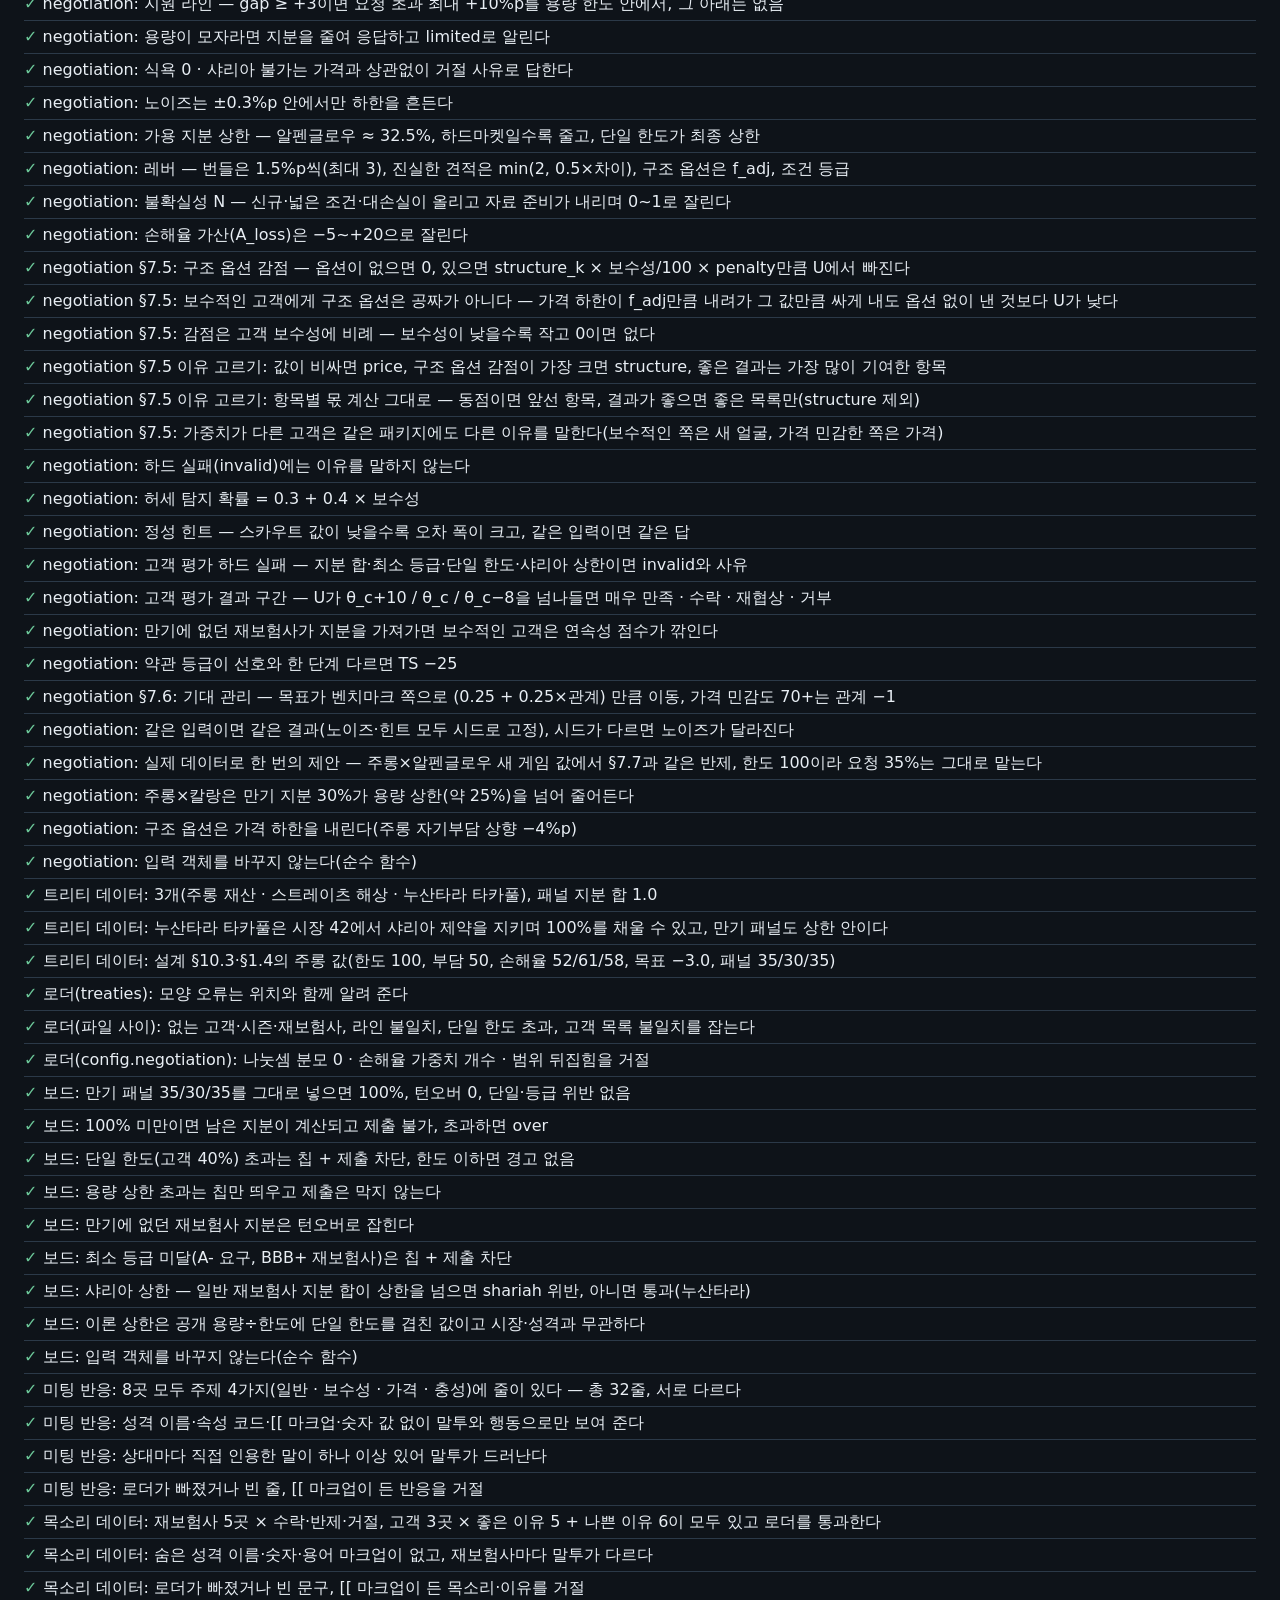
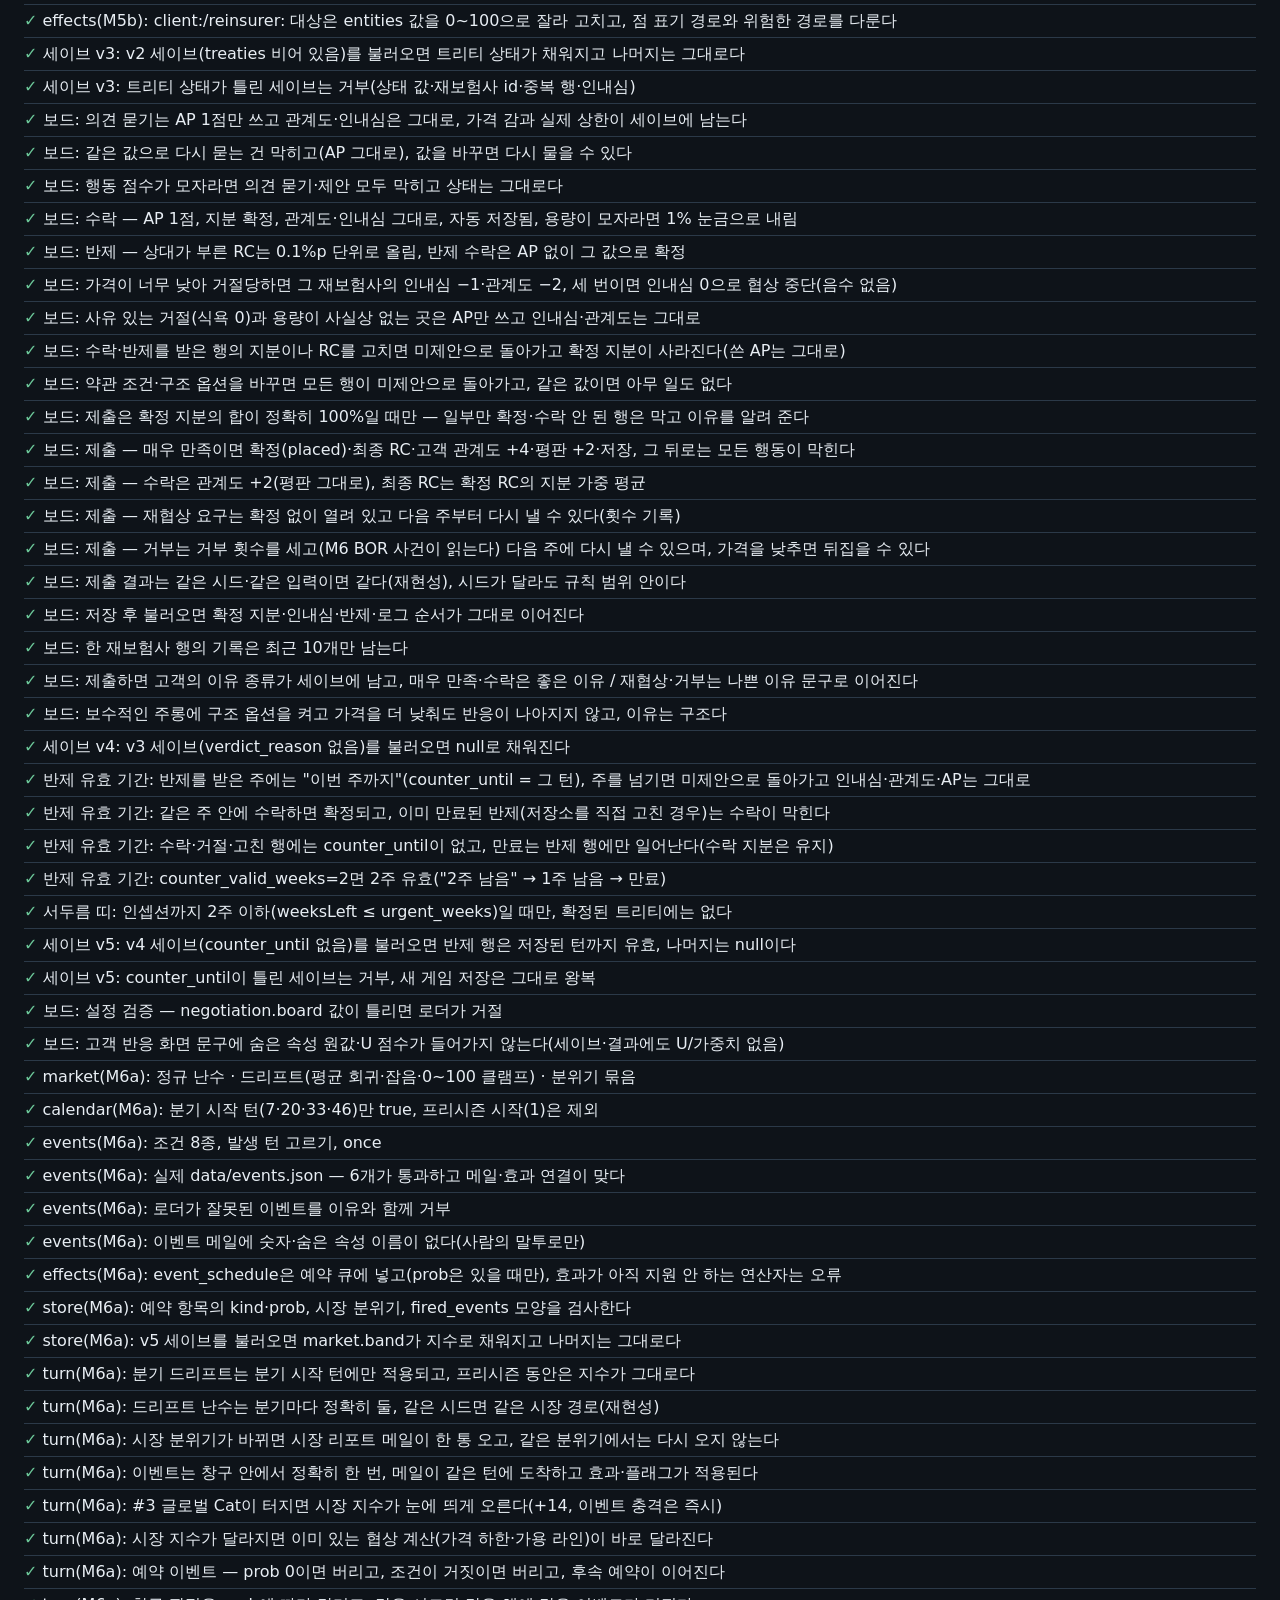
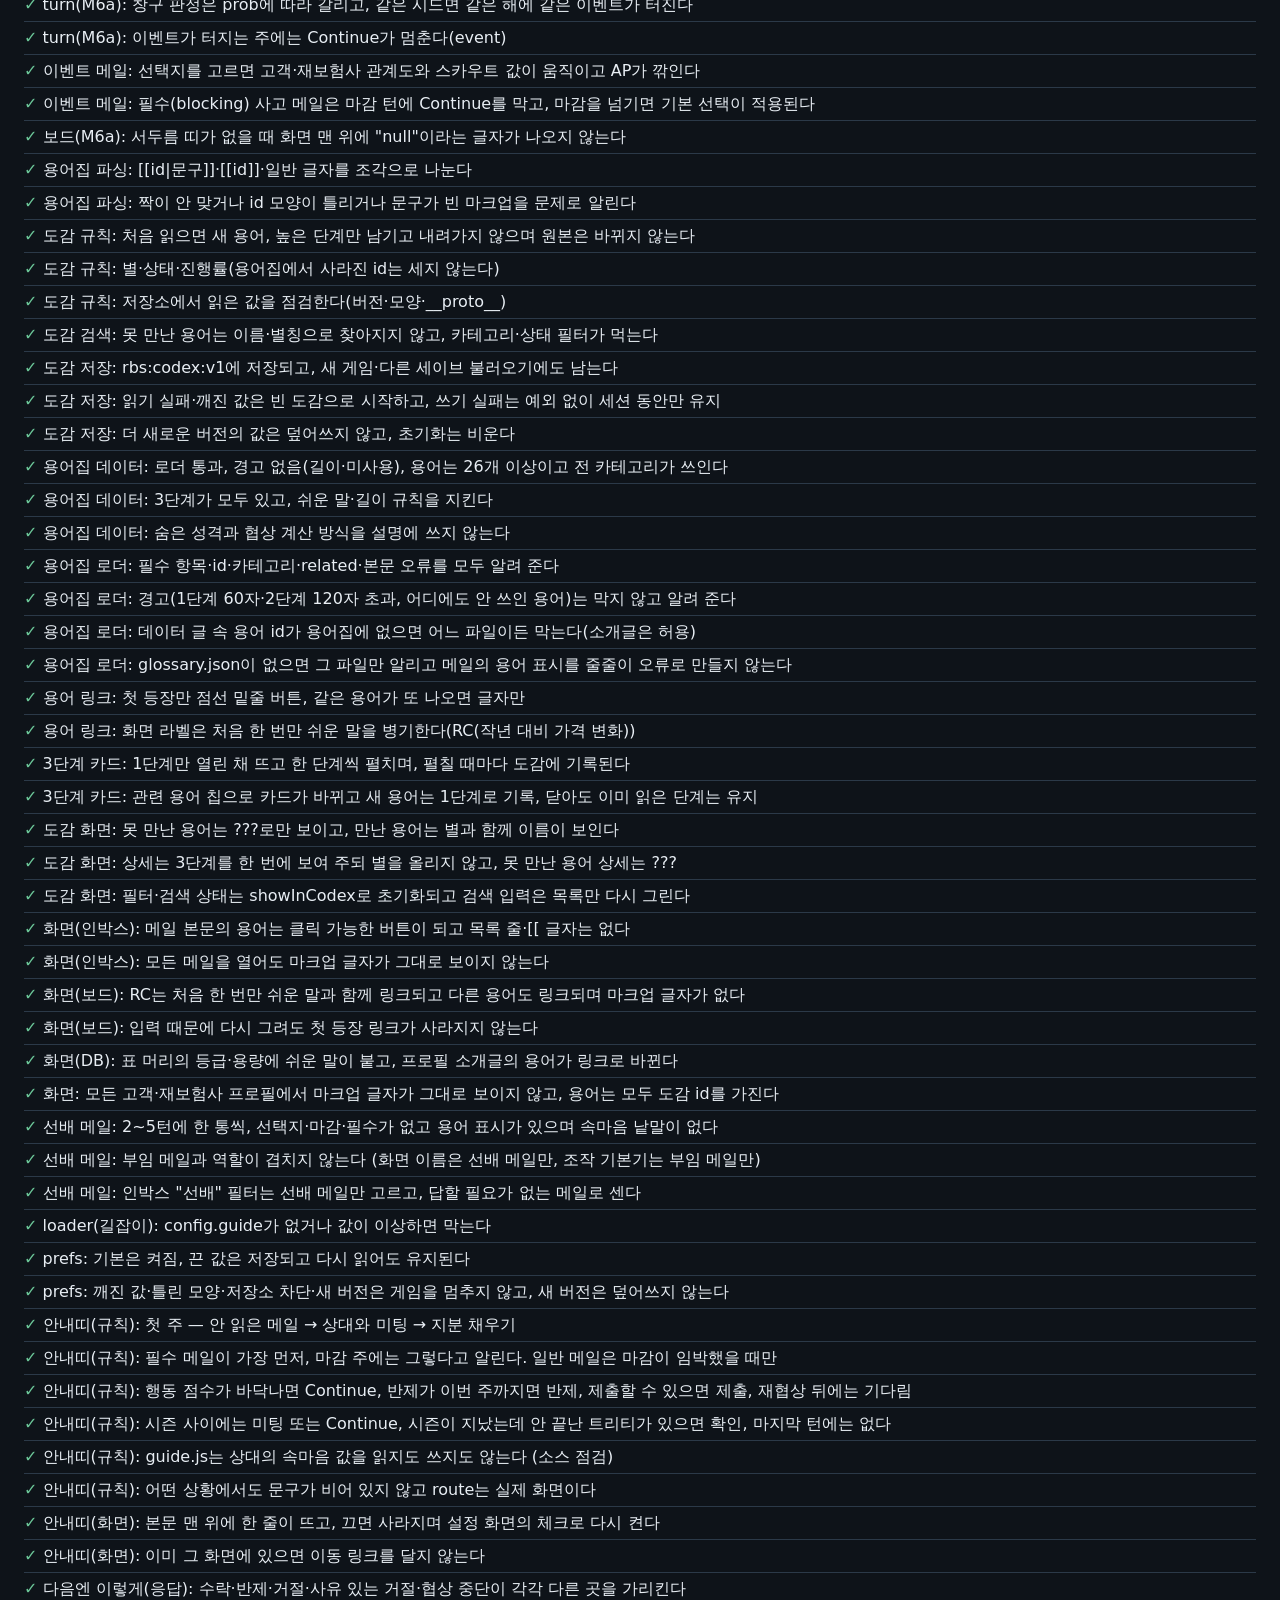
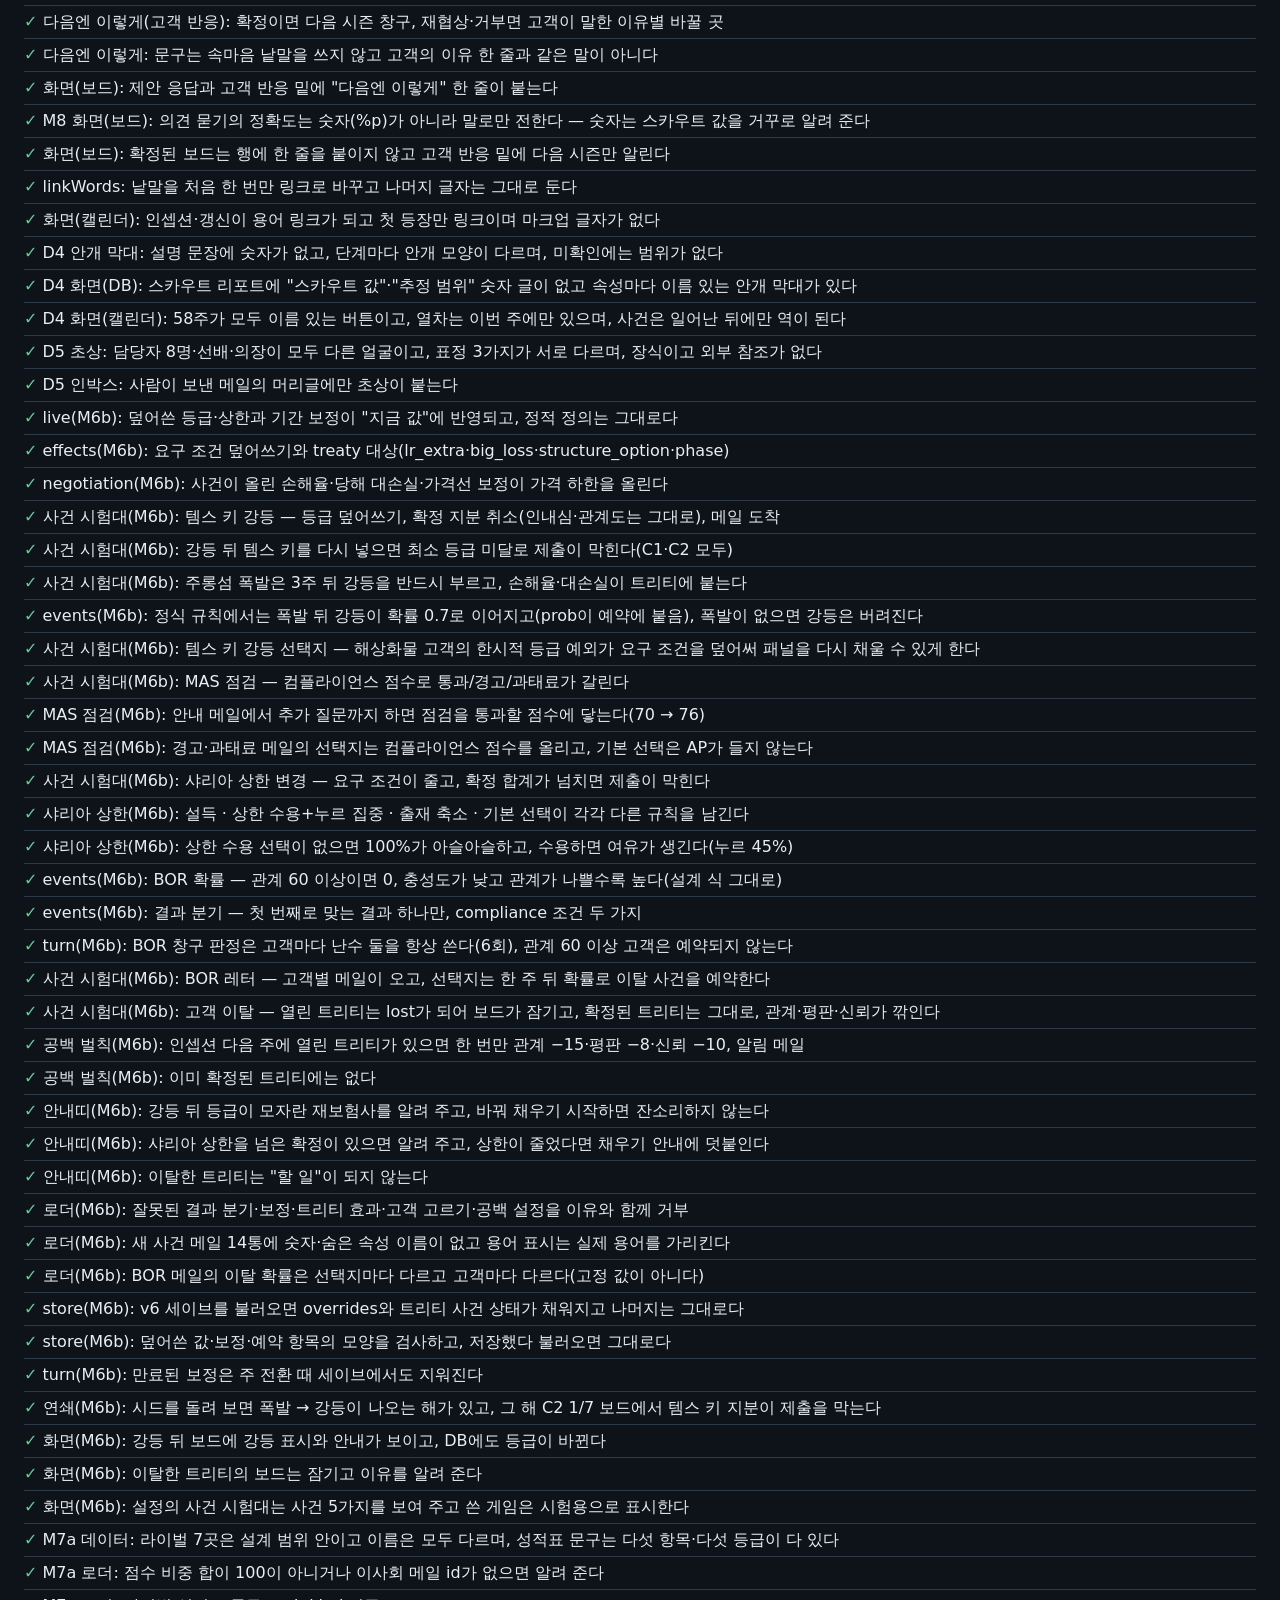
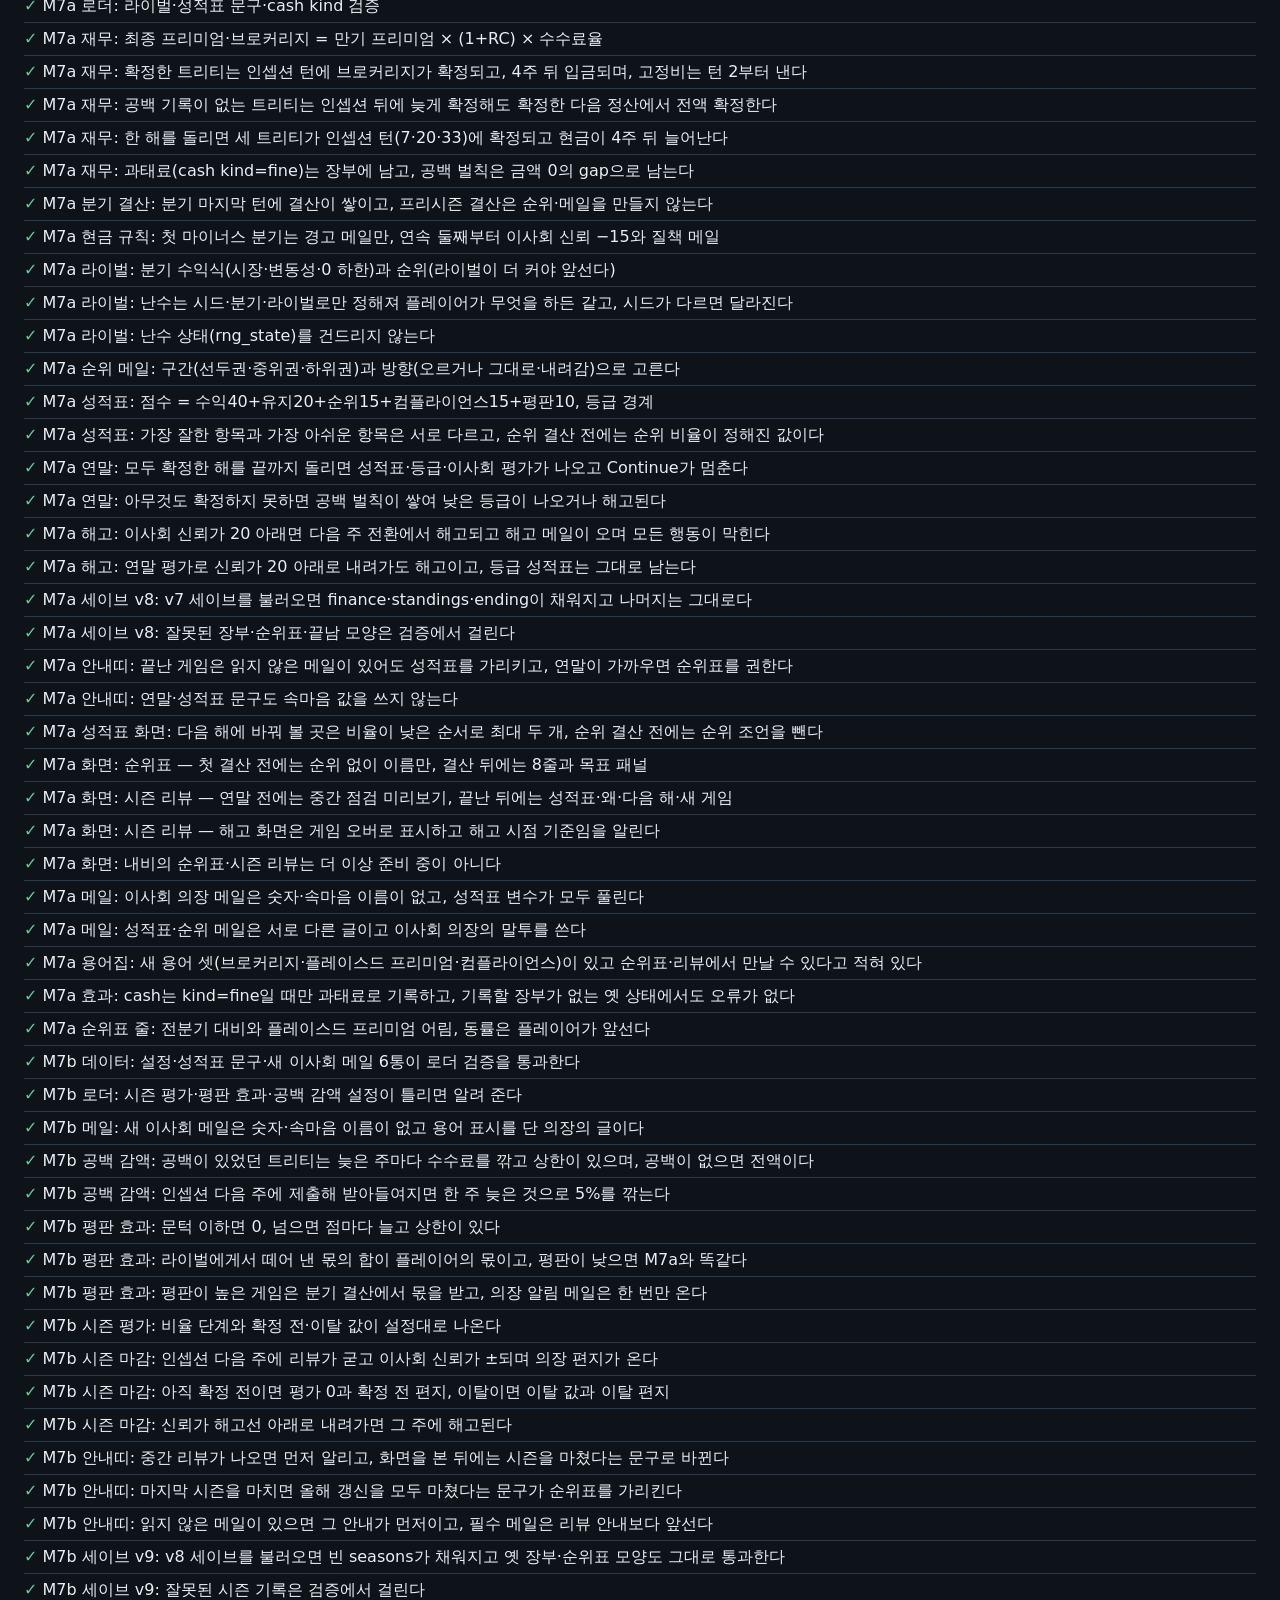
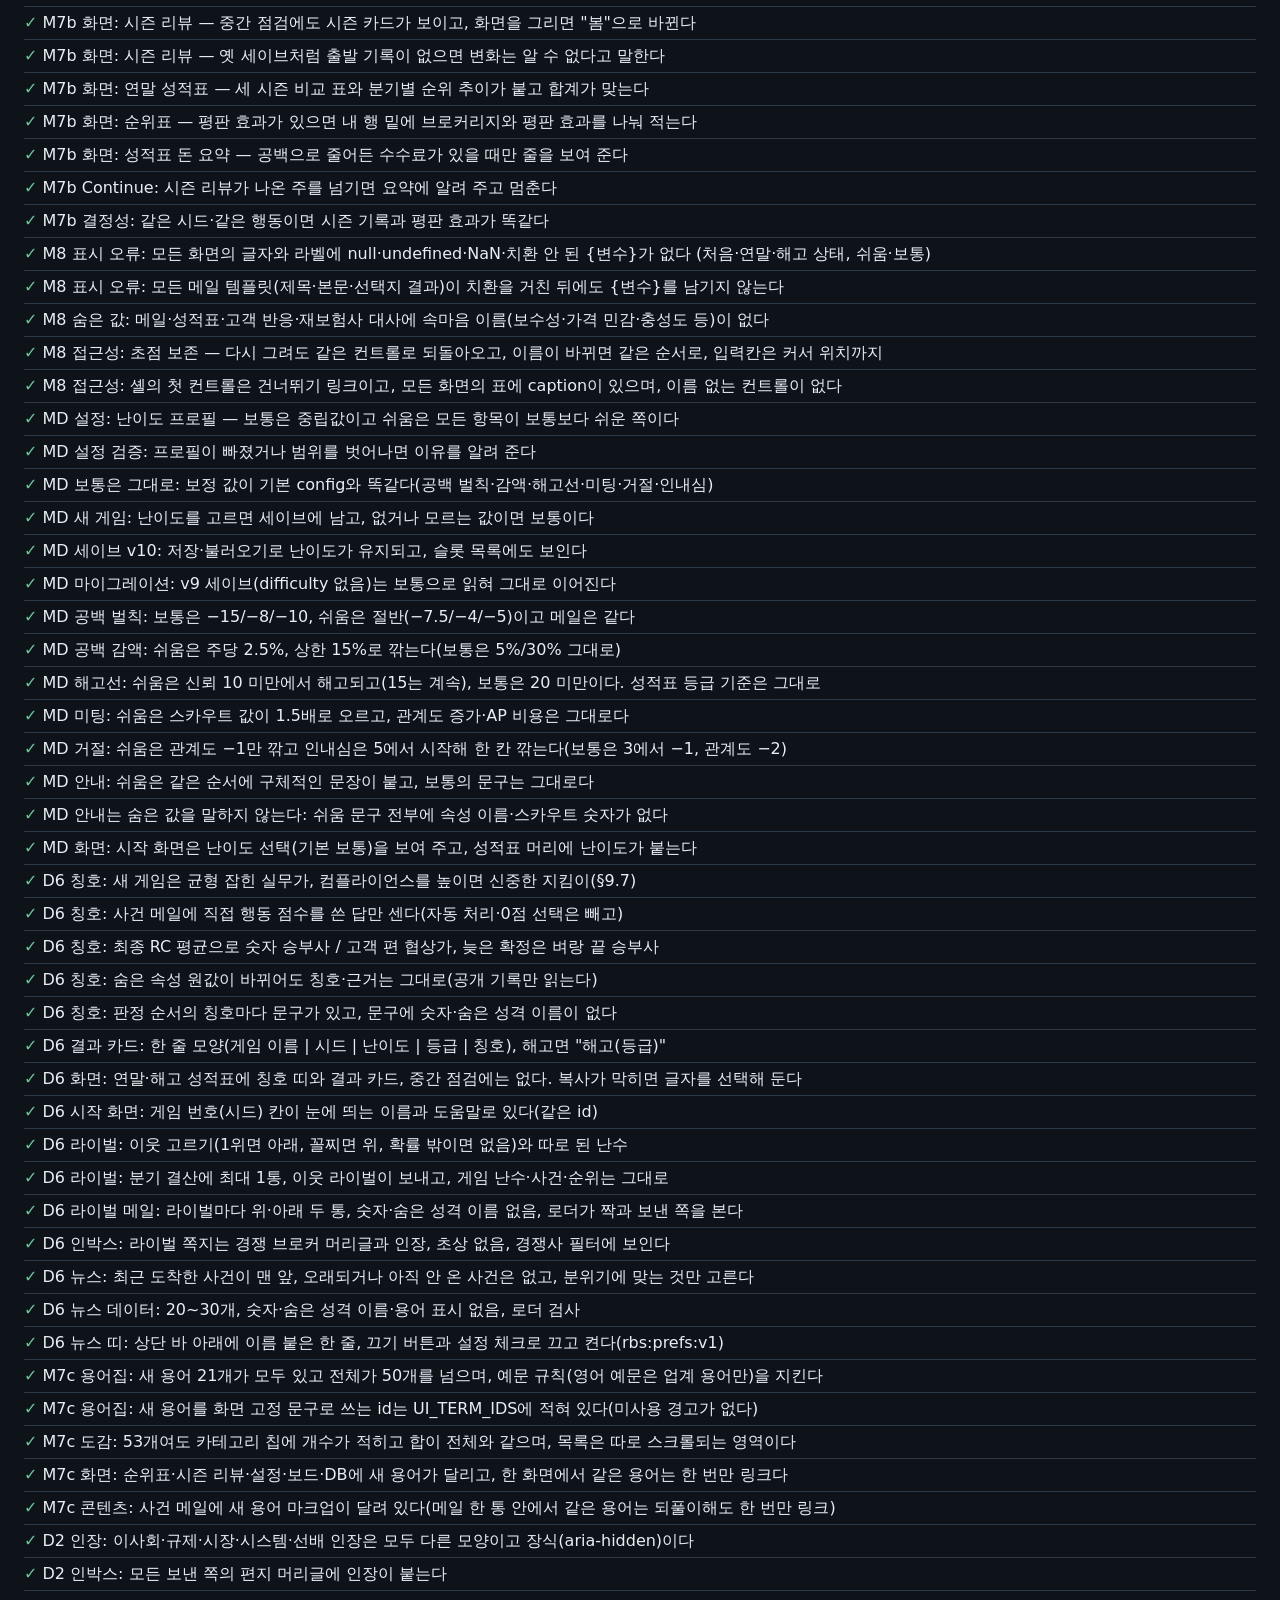
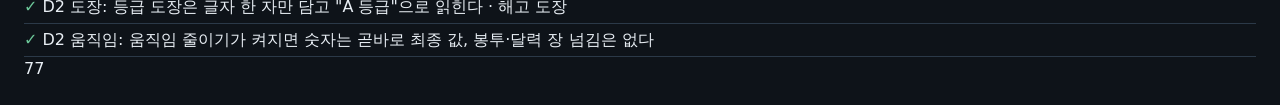
==== commit 7b745a53: "feat(D6): 플레이 스타일 칭호·결과 카드 복사·라이벌 도발 메일·뉴스 띠 (규칙·점수·세이브 구조 변경 없음) - js/playstyle.js: 저장된 공개 기록만으로 칭호" ====
--- a/tests/index.html
+++ b/tests/index.html
@@ -17,7 +17,7 @@
   </style>
 </head>
 <body>
-  <h1>테스트 (연출과 첫인상 · 시즌 리뷰·평판 효과·공백 감액 · 돈·순위·성적표·해고 · 규칙을 바꾸는 사건 · 길잡이 · 용어집·도감 · 시장 사이클·이벤트 · 구조 옵션 감점·이유·목소리 · 보드 제출·반영 · 라인 구성 보드 · rng · calendar · market · loader · store · mail · effects · turn · reveal · scouting · 스카우트 데이터 · negotiation · 트리티 데이터 · 미팅 반응)</h1>
+  <h1>테스트 (이야깃거리 · 연출과 첫인상 · 시즌 리뷰·평판 효과·공백 감액 · 돈·순위·성적표·해고 · 규칙을 바꾸는 사건 · 길잡이 · 용어집·도감 · 시장 사이클·이벤트 · 구조 옵션 감점·이유·목소리 · 보드 제출·반영 · 라인 구성 보드 · rng · calendar · market · loader · store · mail · effects · turn · reveal · scouting · 스카우트 데이터 · negotiation · 트리티 데이터 · 미팅 반응)</h1>
   <p>서버로 연 뒤(<code>http://localhost:8000/tests/</code>) 이 페이지를 열면 자동으로 실행돼요. 아래가 전부 ✓이면 통과예요.</p>
   <div id="summary">실행 중…</div>
   <ul id="results"></ul>
@@ -222,7 +222,7 @@
         const r = map[name]; if (r instanceof Error) throw r;
         return { ok: r.status === 200, status: r.status, json: async () => JSON.parse(r.body) };
       };
-      const ent = { 'glossary.json': { status: 200, body: JSON.stringify(data.glossary) }, 'clients.json': { status: 200, body: JSON.stringify(data.clients) }, 'reinsurers.json': { status: 200, body: JSON.stringify(data.reinsurers) }, 'treaties.json': { status: 200, body: JSON.stringify(data.treaties) }, 'events.json': { status: 200, body: JSON.stringify(data.events) }, 'brokers.json': { status: 200, body: JSON.stringify(data.brokers) }, 'report.json': { status: 200, body: JSON.stringify(data.report) } };
+      const ent = { 'glossary.json': { status: 200, body: JSON.stringify(data.glossary) }, 'clients.json': { status: 200, body: JSON.stringify(data.clients) }, 'reinsurers.json': { status: 200, body: JSON.stringify(data.reinsurers) }, 'treaties.json': { status: 200, body: JSON.stringify(data.treaties) }, 'events.json': { status: 200, body: JSON.stringify(data.events) }, 'brokers.json': { status: 200, body: JSON.stringify(data.brokers) }, 'report.json': { status: 200, body: JSON.stringify(data.report) }, 'news.json': { status: 200, body: JSON.stringify(data.news) } };
       const res = await loadData({ fetchFn: fake({ ...ent, 'mails.json': { status: 200, body: '[]' }, 'config.json': { status: 404 }, 'calendar.json': { status: 200, body: '{ "turns": ' } }) });
       check(!res.ok); eq(res.errors.length, 2);
       check(res.errors[0].message.includes('config.json') && res.errors[0].message.includes('HTTP 404'), res.errors[0].message);
@@ -1885,7 +1885,7 @@
       const m = mailsOf(); m[0].body_ko[0] = '[[gl_nope]]'; check(has(validateMails(m, 'mails.json', data.calendar, ids), '없는 용어 id'));
     });
     test('용어집 로더: glossary.json이 없으면 그 파일만 알리고 메일의 용어 표시를 줄줄이 오류로 만들지 않는다', async () => {
-      const files = { 'config.json': data.config, 'calendar.json': data.calendar, 'mails.json': data.mails, 'clients.json': data.clients, 'reinsurers.json': data.reinsurers, 'treaties.json': data.treaties, 'events.json': data.events, 'brokers.json': data.brokers, 'report.json': data.report };
+      const files = { 'config.json': data.config, 'calendar.json': data.calendar, 'mails.json': data.mails, 'clients.json': data.clients, 'reinsurers.json': data.reinsurers, 'treaties.json': data.treaties, 'events.json': data.events, 'brokers.json': data.brokers, 'report.json': data.report, 'news.json': data.news };
       const fetchFn = async (url) => {
         const name = String(url).split('/').pop();
         if (name === 'glossary.json') return { ok: false, status: 404, json: async () => null };
@@ -3451,6 +3451,205 @@
       }
     });
 
+    // ---------- D6: 이야깃거리 (칭호 · 결과 카드 · 라이벌 도발 메일 · 뉴스 띠) ----------
+    const ps = await import('../js/playstyle.js');
+    const rivalsLib = await import('../js/rivals.js');
+    const newsLib = await import('../js/news.js');
+    const { validateNews } = await import('../js/loader.js');
+    const D6_HIDDEN_WORDS = ['보수성', '가격 민감', '충성', 'conservatism', 'loyalty', 'price_sensitivity', 'hidden'];
+    const d6State = (seed = 31) => { fresh(); freshCodex(); store.newGame({ seed }); turn.startGame(); return store.getState(); };
+    const eventMail = (id, template, answered, { auto = false, at = 2 } = {}) => ({ id, template, turn: at, deadline_turn: null, read: true, answered, auto, thread: `t_${id}` });
+
+    test('D6 칭호: 새 게임은 균형 잡힌 실무가, 컴플라이언스를 높이면 신중한 지킴이(§9.7)', () => {
+      const s = clone(d6State());
+      eq(ps.playStyleOf(data, s).id, 'balanced');
+      s.player.compliance = 80; eq(ps.playStyleOf(data, s).id, 'guardian');
+      s.treaties[data.treaties[0].id].gap_applied = true; check(ps.playStyleOf(data, s).id !== 'guardian', '공백이 있으면 지킴이가 아니에요');
+    });
+    test('D6 칭호: 사건 메일에 직접 행동 점수를 쓴 답만 센다(자동 처리·0점 선택은 빼고)', () => {
+      const s = clone(d6State());
+      const n = data.config.playstyle.crisis_event_actions;
+      for (let i = 0; i < n - 1; i++) s.mails.push(eventMail(`m_9${i}`, 'mail_evt_jurong_explosion', 'assist'));
+      s.mails.push(eventMail('m_980', 'mail_evt_jurong_explosion', 'assist', { auto: true }));
+      s.mails.push(eventMail('m_981', 'mail_evt_jurong_explosion', 'notice_only'));
+      eq(ps.playStyleFacts(data, s).event_actions, n - 1); check(ps.playStyleOf(data, s).id !== 'crisis');
+      s.mails.push(eventMail('m_982', 'mail_evt_monsoon_flood_my', 'letters'));
+      eq(ps.playStyleOf(data, s).id, 'crisis');
+    });
+    test('D6 칭호: 최종 RC 평균으로 숫자 승부사 / 고객 편 협상가, 늦은 확정은 벼랑 끝 승부사', () => {
+      const cfg = data.config.playstyle;
+      const base = clone(d6State());
+      const place = (s, rcs) => data.treaties.slice(0, rcs.length).forEach((t, i) => Object.assign(s.treaties[t.id], { phase: 'placed', final_rc: rcs[i] }));
+      let s = clone(base); place(s, [cfg.numbers_avg_rc, cfg.numbers_avg_rc + 1]); eq(ps.playStyleOf(data, s).id, 'numbers');
+      s = clone(base); place(s, [cfg.client_side_avg_rc, cfg.client_side_avg_rc - 1]); eq(ps.playStyleOf(data, s).id, 'client_side');
+      s = clone(base); place(s, [cfg.numbers_avg_rc + 3]); check(ps.playStyleOf(data, s).id !== 'numbers', '확정 한 건만으로는 아니에요');
+      s = clone(base); place(s, [0, 0]); s.treaties[data.treaties[0].id].gap_applied = true; eq(ps.playStyleOf(data, s).id, 'cliffhanger');
+    });
+    test('D6 칭호: 숨은 속성 원값이 바뀌어도 칭호·근거는 그대로(공개 기록만 읽는다)', () => {
+      const s = clone(d6State()); s.player.compliance = 80;
+      const tweaked = clone(data);
+      for (const c of tweaked.clients) for (const k of Object.keys(c.hidden)) c.hidden[k] = 100 - c.hidden[k];
+      for (const r of tweaked.reinsurers) for (const k of Object.keys(r.hidden)) r.hidden[k] = 0;
+      for (const e of Object.values(s.entities.clients)) e.scout = { conservatism: 99, price_sensitivity: 99, loyalty: 99 };
+      eq(ps.playStyleOf(tweaked, s), ps.playStyleOf(data, s));
+    });
+    test('D6 칭호: 판정 순서의 칭호마다 문구가 있고, 문구에 숫자·숨은 성격 이름이 없다', () => {
+      eq(data.config.playstyle.order.length, 8); eq(data.config.playstyle.order.at(-1), 'balanced');
+      for (const id of data.config.playstyle.order) {
+        const t = data.report.playstyles[id]; check(t && t.title_ko && t.line_ko && t.basis_ko, id);
+        for (const text of [t.title_ko, t.line_ko, t.basis_ko]) { check(!/[0-9]/.test(text), `${id}: ${text}`); for (const w of D6_HIDDEN_WORDS) check(!text.includes(w), `${id}: ${text}`); }
+      }
+      const c = clone(data.config); c.playstyle.order = ['crisis', 'balanced', 'nope'];
+      check(has(validateConfig(c), 'playstyle.order'));
+    });
+    test('D6 결과 카드: 한 줄 모양(게임 이름 | 시드 | 난이도 | 등급 | 칭호), 해고면 "해고(등급)"', () => {
+      eq(ps.shareLine({ gameTitle: '마리나 베이 데스크', seed: 1234, levelLabel: '보통', grade: 'A', fired: false, styleTitle: '관계의 장인' }), '마리나 베이 데스크 | 시드 1234 | 보통 | A | 관계의 장인');
+      eq(ps.shareLine({ gameTitle: 'X', seed: 7, levelLabel: '쉬움', grade: 'C', fired: true, styleTitle: 'Y' }), 'X | 시드 7 | 쉬움 | 해고(C) | Y');
+    });
+    test('D6 화면: 연말·해고 성적표에 칭호 띠와 결과 카드, 중간 점검에는 없다. 복사가 막히면 글자를 선택해 둔다', async () => {
+      startScreens(4321); resetTermScope();
+      let root = renderReview(); document.body.append(root);
+      try { check(!root.querySelector('.style-band') && !root.querySelector('.share-card'), '중간 점검에는 없어요'); } finally { root.remove(); }
+      const s = store.getState(); s.player.board_confidence = 0; answerOpen(s); turn.advance(); resetTermScope();
+      check(store.getState().ending?.kind === 'fired', '해고 화면');
+      root = renderReview(); document.body.append(root);
+      const realClip = Object.getOwnPropertyDescriptor(Navigator.prototype, 'clipboard');
+      try {
+        const style = ps.playStyleOf(data, store.getState());
+        const band = root.querySelector('.style-band');
+        check(band, '칭호 띠'); check(band.textContent.includes(data.report.playstyles[style.id].title_ko) && band.textContent.includes('등급과 따로'), band.textContent);
+        const line = root.querySelector('.share-text').textContent;
+        eq(line, `마리나 베이 데스크 | 시드 4321 | 보통 | 해고(${store.getState().ending.report.grade}) | ${data.report.playstyles[style.id].title_ko}`);
+        const btn = [...root.querySelectorAll('.share-card button')].find((b) => b.textContent === '결과 복사');
+        check(btn && btn.type === 'button', '복사 버튼');
+        const withToastsAsync = async (fn) => { const host = document.createElement('div'); host.id = 'toasts'; document.body.prepend(host); try { return await fn(host); } finally { host.remove(); } };
+        Object.defineProperty(Navigator.prototype, 'clipboard', { configurable: true, get: () => ({ writeText: () => Promise.reject(new Error('blocked')) }) });
+        await withToastsAsync(async (host) => {
+          btn.click(); await new Promise((r) => setTimeout(r, 0));
+          check(host.textContent.includes('복사가 막혀 있어요'), host.textContent);
+          eq(String(window.getSelection()).trim(), line, '글자가 선택돼 있어요');
+        });
+        let copied = null;
+        Object.defineProperty(Navigator.prototype, 'clipboard', { configurable: true, get: () => ({ writeText: (t) => { copied = t; return Promise.resolve(); } }) });
+        await withToastsAsync(async (host) => { btn.click(); await new Promise((r) => setTimeout(r, 0)); eq(copied, line); check(host.textContent.includes('복사했어요'), host.textContent); });
+      } finally {
+        if (realClip) Object.defineProperty(Navigator.prototype, 'clipboard', realClip); else delete Navigator.prototype.clipboard;
+        window.getSelection().removeAllRanges(); root.remove();
+      }
+    });
+    test('D6 시작 화면: 게임 번호(시드) 칸이 눈에 띄는 이름과 도움말로 있다(같은 id)', async () => {
+      fresh(); store.quitToStart(); const { renderStart } = await import('../js/ui/start.js');
+      const start = renderStart(); document.body.append(start);
+      try {
+        const input = start.querySelector('#seed-input'); check(input, '시드 칸');
+        const label = start.querySelector('label[for="seed-input"]'); check(label.textContent.includes('게임 번호(시드)'));
+        eq(input.getAttribute('aria-describedby'), 'seed-help'); check(start.querySelector('#seed-help').textContent.includes('같은 게임'));
+        check(input.closest('.seed-field'));
+      } finally { start.remove(); }
+    });
+    test('D6 라이벌: 이웃 고르기(1위면 아래, 꼴찌면 위, 확률 밖이면 없음)와 따로 된 난수', () => {
+      const rows = (pos) => { const r = ['a', 'b', 'c'].map((id) => ({ id, isPlayer: false })); r.splice(pos, 0, { id: 'player', isPlayer: true }); return r; };
+      eq(rivalsLib.pickTaunt(rows(0), [0.1, 0.1], 0.5), { rival: 'a', side: 'behind' });
+      eq(rivalsLib.pickTaunt(rows(3), [0.1, 0.9], 0.5), { rival: 'c', side: 'ahead' });
+      eq(rivalsLib.pickTaunt(rows(1), [0.1, 0.2], 0.5), { rival: 'a', side: 'ahead' });
+      eq(rivalsLib.pickTaunt(rows(1), [0.1, 0.7], 0.5), { rival: 'b', side: 'behind' });
+      eq(rivalsLib.pickTaunt(rows(1), [0.5, 0.2], 0.5), null);
+      eq(rivalsLib.tauntRoll(99, 0), rivalsLib.tauntRoll(99, 0)); check(!same(rivalsLib.tauntRoll(99, 0), rivalsLib.tauntRoll(99, 1)));
+    });
+    test('D6 라이벌: 분기 결산에 최대 1통, 이웃 라이벌이 보내고, 게임 난수·사건·순위는 그대로', async () => {
+      const run = (prob) => withData({ config: { ...data.config, rivals: { ...data.config.rivals, taunt: { ...data.config.rivals.taunt, prob } } } }, () => {
+        fresh(); freshCodex(); store.newGame({ seed: 77 }); turn.startGame(); playTo(store.getState(), 33); return clone(store.getState());
+      });
+      const on = await run(1); const off = await run(0);
+      eq(on.rng_state, off.rng_state, '게임 난수 흐름이 같아요'); eq(on.fired_events, off.fired_events); eq(on.standings, off.standings);
+      const rivalTemplates = new Set(data.mails.filter((m) => m.type === 'rival').map((m) => m.id));
+      const taunts = on.mails.filter((m) => rivalTemplates.has(m.template));
+      eq(off.mails.filter((m) => rivalTemplates.has(m.template)).length, 0);
+      eq(taunts.map((m) => m.turn), [19, 32], '분기 결산(q1·q2)마다 한 통');
+      for (const m of taunts) {
+        const snap = on.standings.quarters.find((q) => q.turn === m.turn);
+        const rows = rivalsLib.tableRows(data.brokers, snap, { firm: on.player.firm, reputation: 0, prev: null });
+        const i = rows.findIndex((r) => r.isPlayer);
+        const t = mailLib.findTemplate(data.mails, m.template);
+        check([rows[i - 1]?.id, rows[i + 1]?.id].includes(t.from.id), `${t.from.id}는 이웃이어야 해요`);
+        eq(t.choices.length, 0); eq(t.blocking, false);
+      }
+    });
+    test('D6 라이벌 메일: 라이벌마다 위·아래 두 통, 숫자·숨은 성격 이름 없음, 로더가 짝과 보낸 쪽을 본다', () => {
+      const pairs = data.config.rivals.taunt.mails;
+      eq(Object.keys(pairs).sort(), data.brokers.map((b) => b.id).sort());
+      const names = new Set();
+      for (const [brk, pair] of Object.entries(pairs)) for (const side of ['ahead', 'behind']) {
+        const t = mailLib.findTemplate(data.mails, pair[side]); check(t, pair[side]);
+        eq(t.from.kind, 'rival'); eq(t.from.id, brk); eq(t.schedule, undefined); names.add(t.from.name_ko);
+        for (const text of [t.subject_ko, ...t.body_ko]) { check(!/[0-9]/.test(text), text); for (const w of D6_HIDDEN_WORDS) check(!text.includes(w), text); }
+      }
+      eq(names.size, data.brokers.length, '인물마다 한 사람');
+      const c = clone(data.config); delete c.rivals.taunt.mails.brk_pasir_quay;
+      check(has(validateCross({ config: c, calendar: data.calendar, mails: data.mails, brokers: data.brokers }), 'brk_pasir_quay'));
+      const m = clone(data.mails); m.find((x) => x.type === 'rival').from.id = 'brk_nope';
+      check(has(validateCross({ config: data.config, calendar: data.calendar, mails: m, brokers: data.brokers }), 'brk_nope'));
+      check(mailLib.MAIL_FILTERS.some((f) => f.id === 'rival'));
+    });
+    test('D6 인박스: 라이벌 쪽지는 경쟁 브로커 머리글과 인장, 초상 없음, 경쟁사 필터에 보인다', () => {
+      startScreens(); const s = store.getState();
+      s.mails.push({ id: 'm_0990', template: 'mail_rival_telok_ahead', turn: s.turn, deadline_turn: null, read: false, answered: null, auto: false, thread: 't_0990' });
+      const root = renderInbox(); document.body.append(root);
+      try {
+        const row = [...root.querySelectorAll('.mail-row')].find((b) => b.textContent.includes('한 골 앞')); check(row); row.click();
+        const view = renderInbox(); document.body.append(view);
+        try {
+          const lh = view.querySelector('.letterhead-rival'); check(lh && lh.textContent.includes('경쟁 브로커'));
+          check(lh.querySelector('svg.seal-sender-rival')); check(!lh.querySelector('.lh-portrait'));
+          const filter = [...view.querySelectorAll('button')].find((b) => b.textContent.startsWith('경쟁사')); check(filter, '경쟁사 필터');
+        } finally { view.remove(); }
+      } finally { root.remove(); }
+    });
+    test('D6 뉴스: 최근 도착한 사건이 맨 앞, 오래되거나 아직 안 온 사건은 없고, 분위기에 맞는 것만 고른다', () => {
+      const s = clone(d6State(5)); s.turn = 30; s.market.band = 'hard';
+      const textOf = (id) => data.news.headlines.find((n) => n.id === id).text_ko;
+      let list = newsLib.pickHeadlines(data, s);
+      check(!list.includes(textOf('news_evt_jurong_explosion')));
+      check(list.includes(textOf('news_hard_price_up')) && !list.includes(textOf('news_soft_price_cut')) && list.includes(textOf('news_any_port')));
+      s.mails.push(eventMail('m_0901', 'mail_evt_jurong_explosion', null, { at: 27 }));
+      s.mails.push(eventMail('m_0902', 'mail_evt_global_cat_hardening', null, { at: 24 }));
+      s.mails.push(eventMail('m_0903', 'mail_evt_malacca_collision', null, { at: 31 })); // 아직 안 온 주(미래)는 보이지 않는다
+      s.mails.push(eventMail('m_0904', 'mail_evt_shariah_ruling', null, { at: 30 - data.news.recent_weeks })); // 기간 밖
+      list = newsLib.pickHeadlines(data, s);
+      eq(list.slice(0, 2), [textOf('news_evt_jurong_explosion'), textOf('news_evt_global_cat_hardening')]);
+      check(!list.includes(textOf('news_evt_malacca_collision')) && !list.includes(textOf('news_evt_shariah_ruling')));
+      eq(newsLib.pickHeadlines(data, s), list, '같은 세이브·주면 같은 순서(Math.random 없음)');
+      const before = s.rng_state; newsLib.pickHeadlines(data, s); eq(s.rng_state, before);
+    });
+    test('D6 뉴스 데이터: 20~30개, 숫자·숨은 성격 이름·용어 표시 없음, 로더 검사', () => {
+      const hs = data.news.headlines; check(hs.length >= 20 && hs.length <= 30, `${hs.length}개`);
+      for (const band of ['soft', 'neutral', 'hard']) check(hs.filter((n) => n.bands?.includes(band)).length >= 4, band);
+      for (const n of hs) { check(!/[0-9]/.test(n.text_ko) && !n.text_ko.includes('[['), n.text_ko); for (const w of D6_HIDDEN_WORDS) check(!n.text_ko.includes(w), n.text_ko); }
+      const bad = clone(data.news); bad.headlines[0].text_ko = '지수 70 돌파'; bad.headlines[1].bands = ['spicy']; bad.headlines[2].event = 'evt_mas_inspection';
+      const errs = validateNews(bad); check(has(errs, '숫자') && has(errs, 'spicy') && has(errs, 'bands와 event'));
+      const n2 = clone(data.news); n2.headlines.find((n) => n.event).event = 'evt_nope';
+      check(has(validateCross({ config: data.config, calendar: data.calendar, events: data.events, mails: data.mails, news: n2 }), 'evt_nope'));
+    });
+    test('D6 뉴스 띠: 상단 바 아래에 이름 붙은 한 줄, 끄기 버튼과 설정 체크로 끄고 켠다(rbs:prefs:v1)', () => {
+      startScreens(); const st = memoryStorage(); prefs.usePrefsStorage(st);
+      try {
+        let shell = renderShell('inbox', document.createElement('div')); document.body.append(shell);
+        const bar = shell.querySelector('.news-ticker');
+        check(bar && bar.getAttribute('aria-label') === '시장 소식' && !bar.hasAttribute('aria-live'));
+        check(shell.querySelector('.topbar').nextElementSibling === bar, '상단 바 바로 다음');
+        check(bar.querySelector('.news-text').textContent.length > 0);
+        const off = [...bar.querySelectorAll('button')].find((b) => b.textContent === '소식 끄기'); check(off && off.type === 'button');
+        withToasts(() => off.click()); shell.remove();
+        eq(JSON.parse(st.map.get('rbs:prefs:v1')).news_ticker, false);
+        check(!renderShell('inbox', document.createElement('div')).querySelector('.news-ticker'), '끄면 띠가 없어요');
+        const settings = renderSettings(); document.body.append(settings);
+        try { const box = settings.querySelector('#pref-news'); check(box && !box.checked); box.click(); } finally { settings.remove(); }
+        eq(prefs.newsTickerOn(), true);
+        check(renderShell('inbox', document.createElement('div')).querySelector('.news-ticker'), '다시 켜면 나와요');
+        eq(prefs.sanitizePrefs({ version: 1, guide_strip: true, news_ticker: 'yes' }), { version: 1, guide_strip: true }, '틀린 모양은 기본값(켜짐)');
+      } finally { prefs.usePrefsStorage(memoryStorage()); }
+    });
+
     // ---------- 실행 ----------
     const results = document.getElementById('results');
     let passed = 0;
